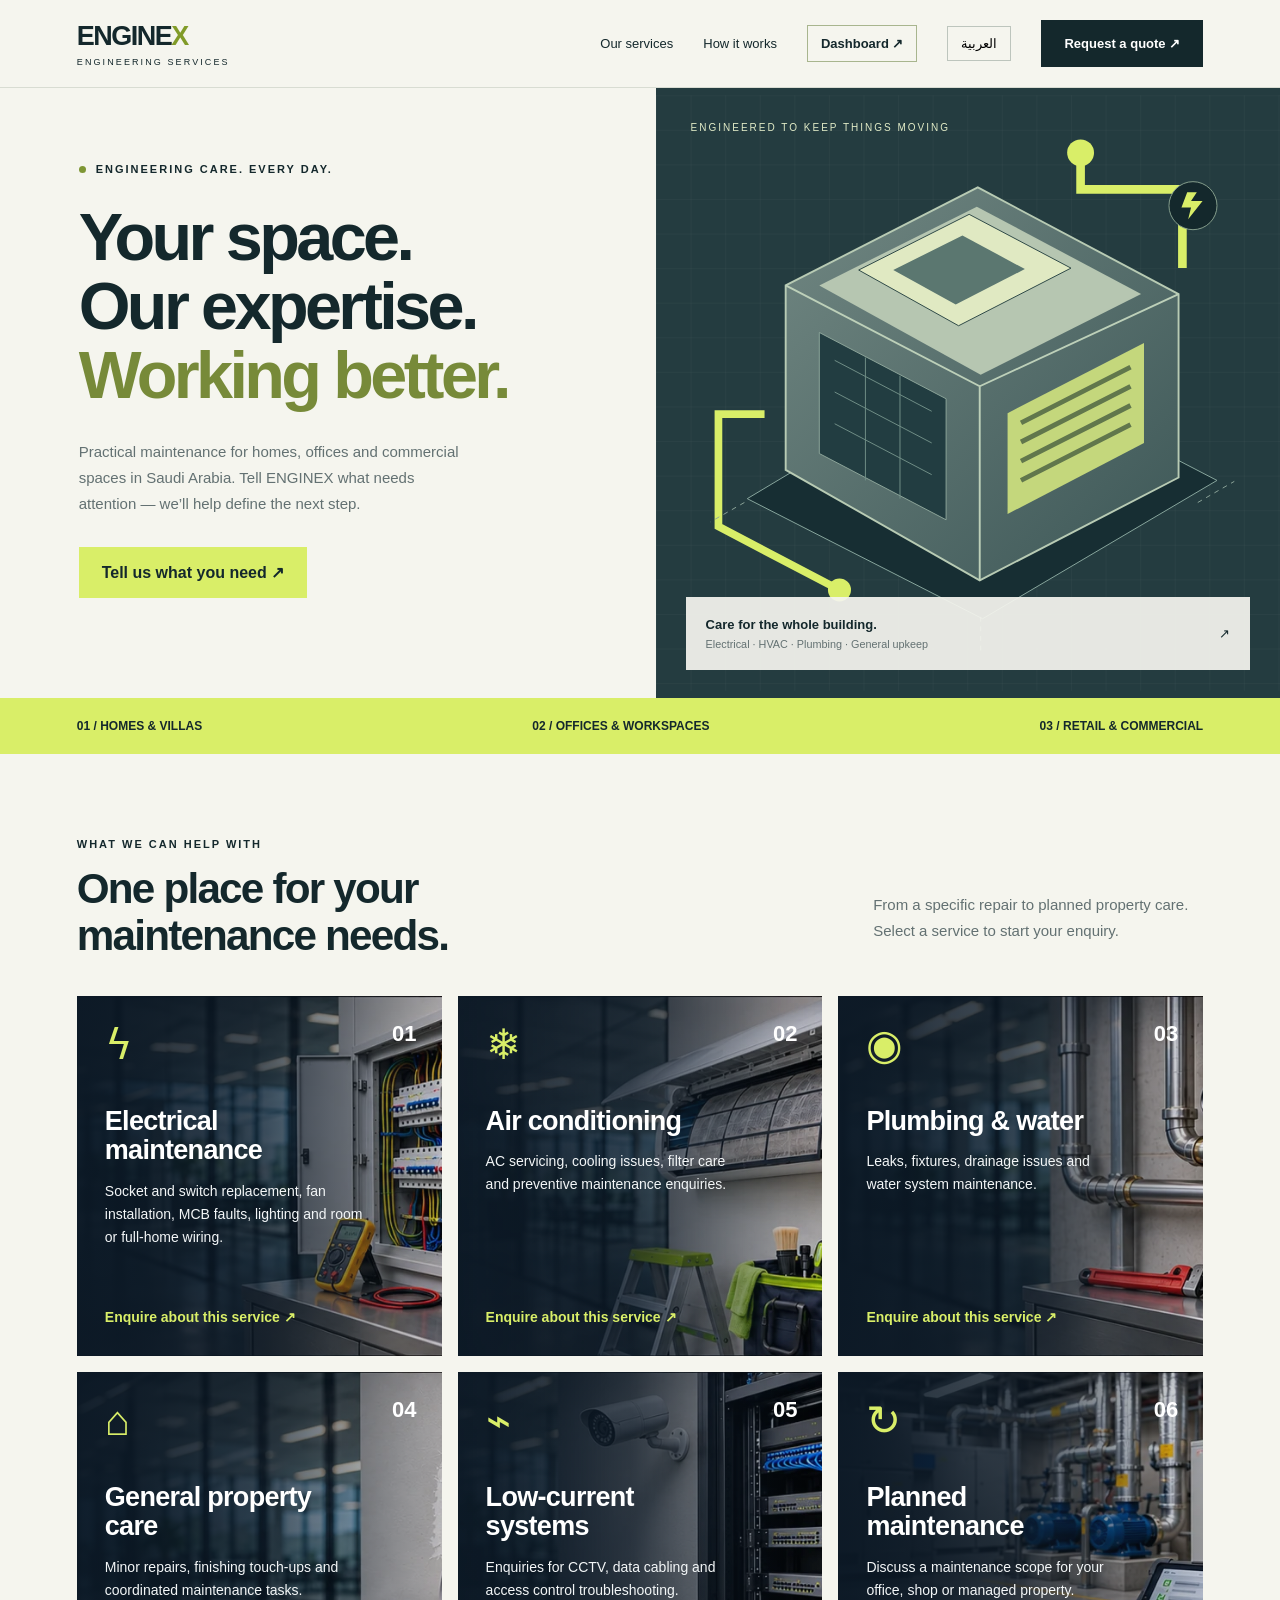
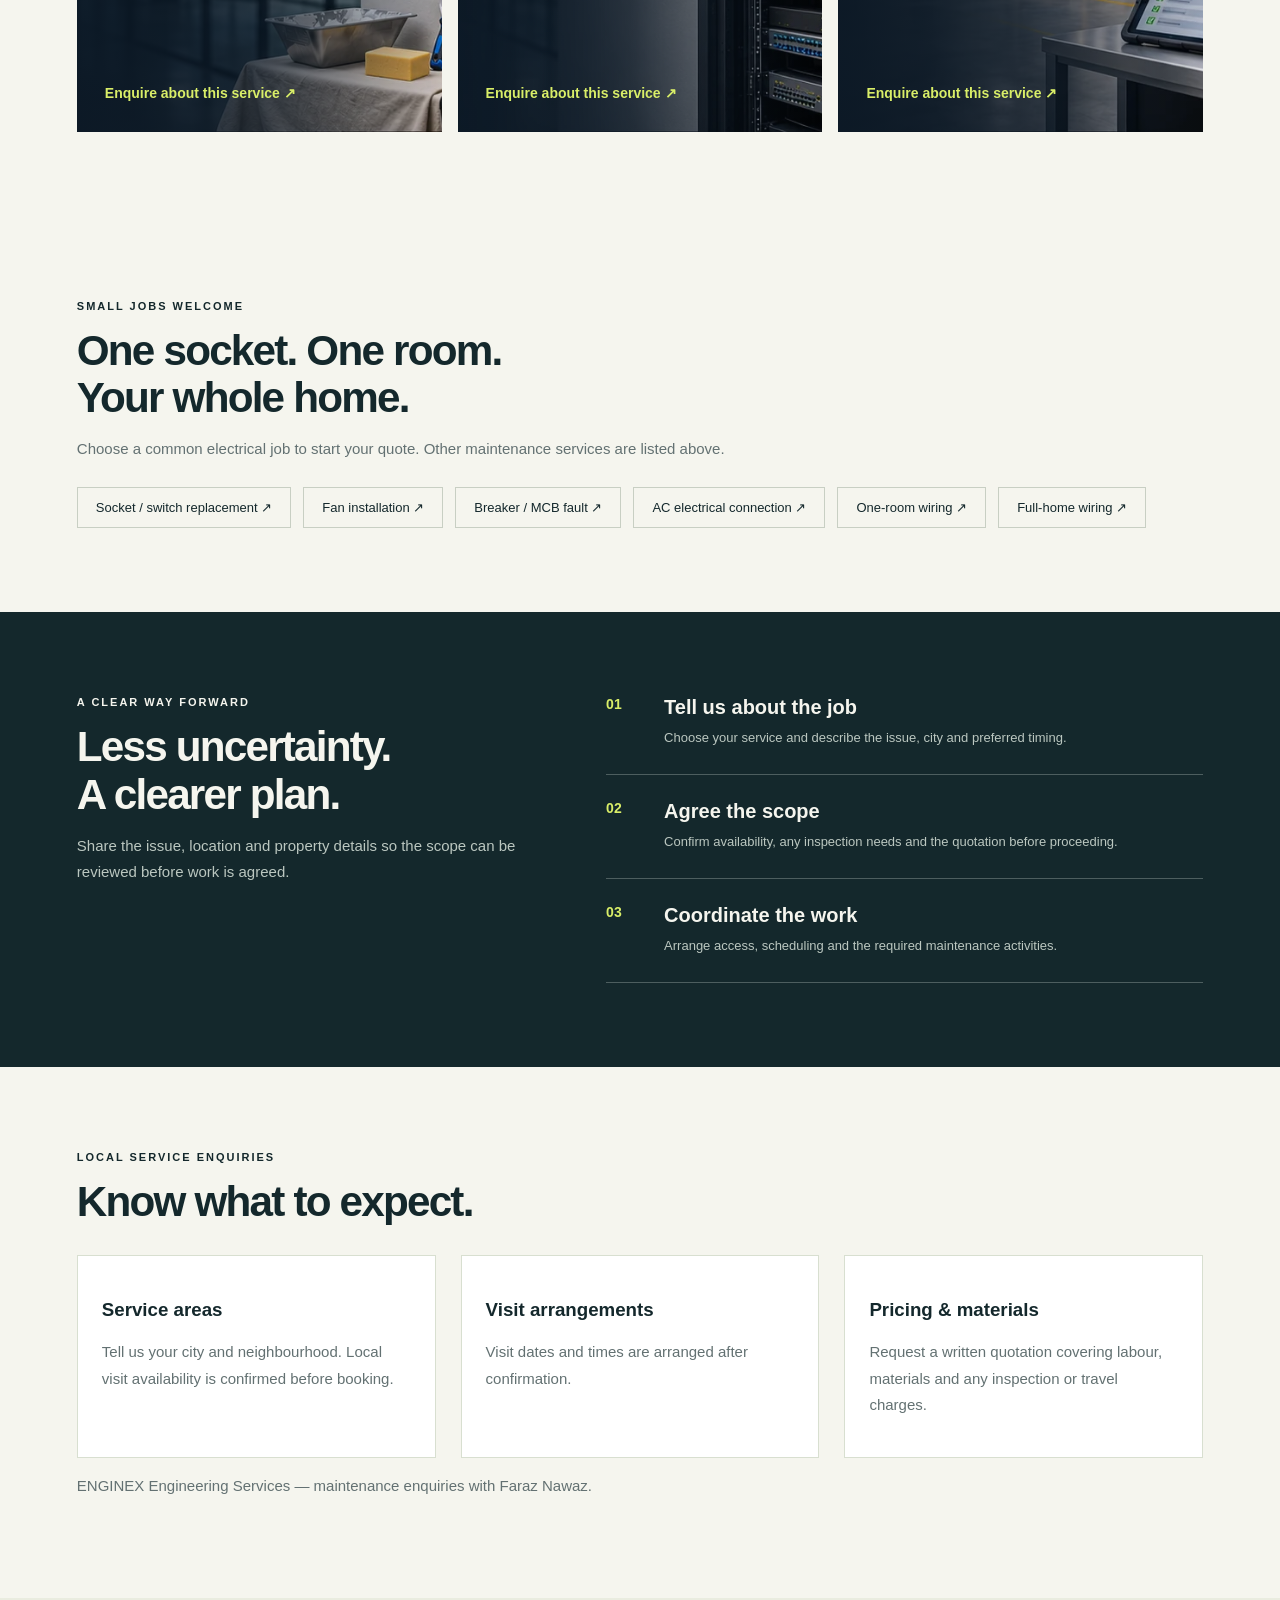
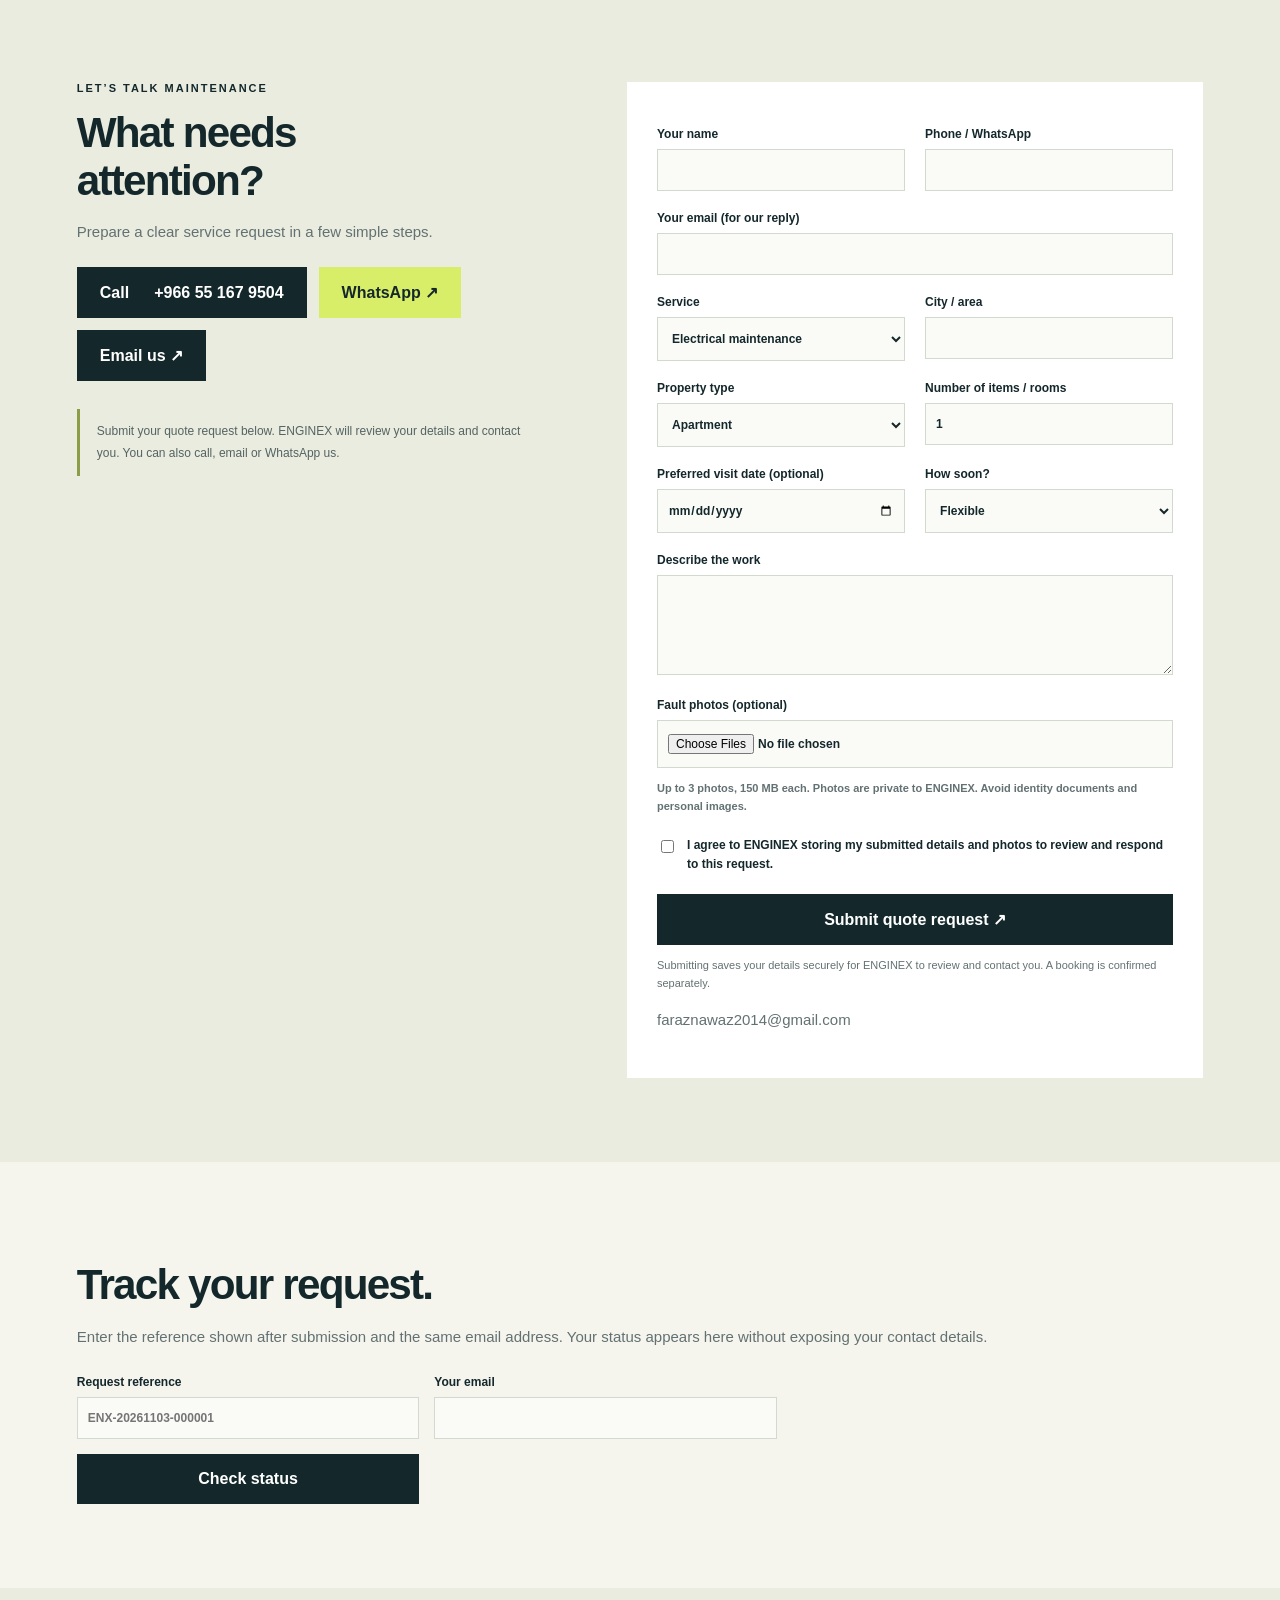
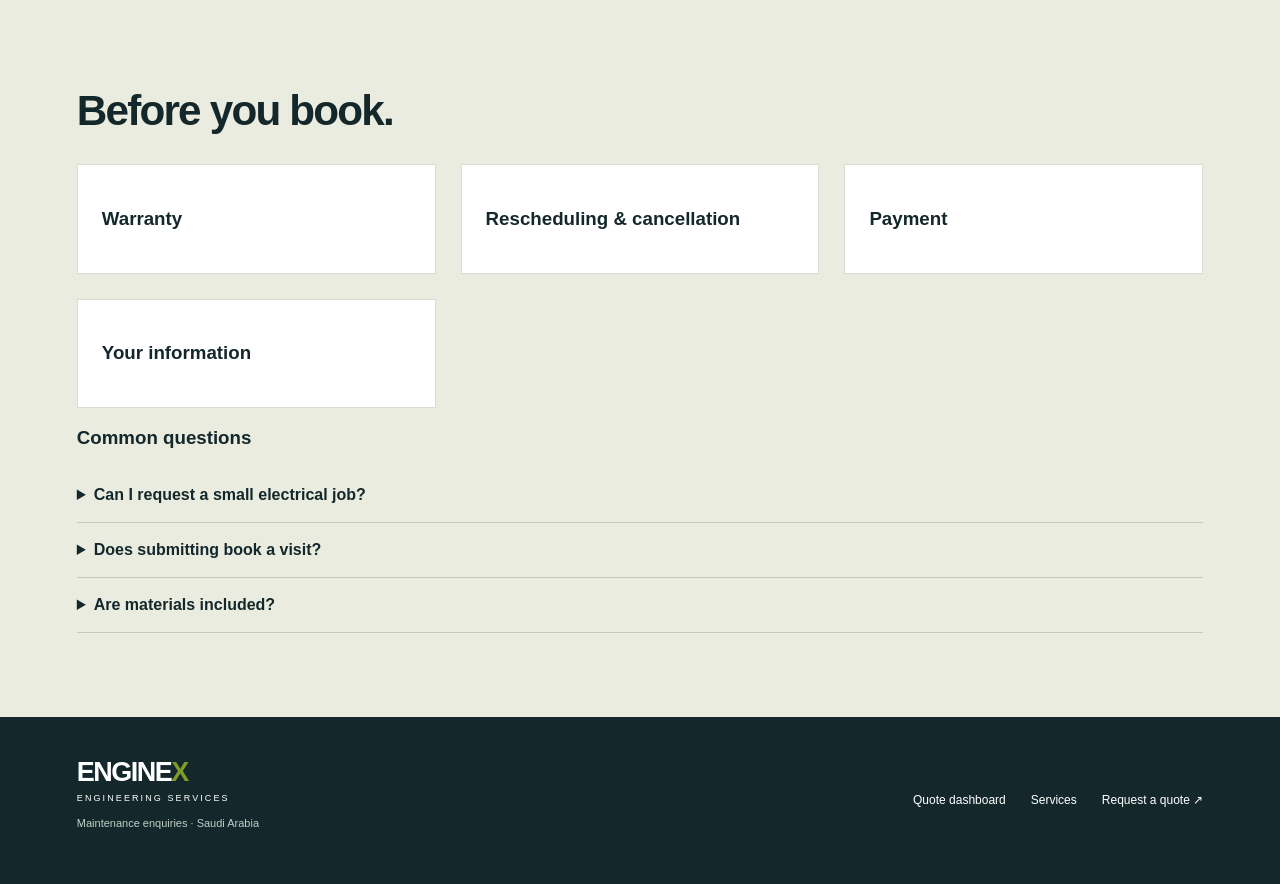
==== index.html @ bd85a19f "Always show ENGINEX public tracking references, including older clients" ====
<!doctype html><html lang="en"><head><meta charset="utf-8"><meta name="viewport" content="width=device-width,initial-scale=1"><meta name="description" content="ENGINEX Engineering Services — electrical, air conditioning, plumbing and property maintenance enquiries in Saudi Arabia."><title>ENGINEX | Engineering & Maintenance</title><style>
:root{--ink:#14282c;--lime:#d9ee68;--paper:#f5f5ee;--muted:#637172}*{box-sizing:border-box}html{scroll-behavior:smooth;scroll-padding-top:90px}body{margin:0;background:var(--paper);color:var(--ink);font-family:Arial,sans-serif}a{color:inherit;text-decoration:none}button,input,select,textarea{font:inherit}button,a,input,select,textarea{outline-offset:5px}header{height:88px;display:flex;align-items:center;justify-content:space-between;padding:0 6%;background:var(--paper);border-bottom:1px solid #d8dcd2;position:sticky;top:0;z-index:10}.logo{font-size:27px;font-weight:900;letter-spacing:-1.5px}.logo span{color:#819b28}.sublogo{display:block;font-size:9px;letter-spacing:2.1px;font-weight:500;margin-top:5px}nav{display:flex;align-items:center;gap:30px;font-size:13px}.btn{border:0;background:var(--lime);padding:16px 23px;display:inline-flex;justify-content:center;align-items:center;gap:25px;font-weight:700;cursor:pointer}.dark{background:var(--ink);color:white}.lang{background:none;border:1px solid #bdc5bd;padding:9px 13px;cursor:pointer}.hero{display:grid;grid-template-columns:1.05fr 1fr;min-height:610px}.hero-copy{padding:75px 9% 62px 12%}.eyebrow{font-size:11px;text-transform:uppercase;letter-spacing:2px;font-weight:700;display:flex;align-items:center;gap:10px}.dot{height:7px;width:7px;background:#7e9634;border-radius:50%}h1{font-size:clamp(45px,5.2vw,76px);line-height:1.04;letter-spacing:-3.6px;margin:28px 0}h1 em{font-style:normal;color:#778a39}p{font-size:15px;line-height:1.75;color:var(--muted)}.hero-copy p{max-width:390px;margin-bottom:30px}.hero-art{background:#243c40;position:relative;overflow:hidden;display:flex;align-items:center;justify-content:center;min-height:470px}.hero-art svg{width:100%;height:100%;position:absolute}.art-label{position:absolute;left:35px;top:34px;color:#e2ecc7;font-size:10px;letter-spacing:2px}.art-bottom{position:absolute;bottom:28px;left:30px;right:30px;background:#f5f5eeed;padding:20px;display:flex;justify-content:space-between;align-items:center;font-size:13px}.art-bottom small{display:block;color:var(--muted);margin-top:6px}.strip{background:var(--lime);padding:21px 6%;display:flex;justify-content:space-between;gap:20px;font-size:12px;font-weight:700}.section{padding:84px 6%}.section-head{display:flex;justify-content:space-between;align-items:end;gap:30px;margin-bottom:36px}h2{font-size:clamp(32px,3.3vw,47px);letter-spacing:-1.8px;line-height:1.12;margin:15px 0 0}.section-head p{max-width:330px}.cards{display:grid;grid-template-columns:repeat(3,1fr);gap:16px}.card{background:#fff;padding:30px;min-height:255px;border:1px solid #dfe3d8;position:relative}.icon{font-size:29px;color:#728c2c}.card h3{font-size:21px;margin:25px 0 10px;letter-spacing:-.5px}.card p{font-size:13px;margin:0 0 25px}.card a{font-size:12px;font-weight:700}.number{position:absolute;right:25px;top:28px;color:#a0aaa3;font-size:11px}.process{background:var(--ink);color:var(--paper);display:grid;grid-template-columns:1fr 1.3fr;gap:70px}.process p{color:#bbc7c0}.steps{display:grid;gap:25px}.step{display:grid;grid-template-columns:40px 1fr;gap:18px;border-bottom:1px solid #4d5e5f;padding-bottom:24px}.step b{color:var(--lime);font-size:14px}.step h3{margin:0;font-size:20px}.step p{margin:8px 0 0;font-size:13px}.audience{display:flex;gap:12px;flex-wrap:wrap;margin-top:30px}.pill{border:1px solid #c8cfc3;padding:12px 18px;font-size:13px}.quote{display:grid;grid-template-columns:1fr 1.2fr;gap:70px;background:#e9ecdf}.quote p{max-width:370px}.note{border-left:3px solid #8b9e47;padding:12px 17px;font-size:12px;margin-top:28px;line-height:1.8;color:#556362}.form{background:white;padding:30px}.fields{display:grid;grid-template-columns:1fr 1fr;gap:20px}label{font-size:12px;font-weight:700;display:block}input,select,textarea{width:100%;padding:13px 10px;margin-top:8px;border:1px solid #d2d9ce;background:#fafbf7;color:var(--ink)}textarea{min-height:100px;resize:vertical}.wide{grid-column:1/-1}.form .btn{width:100%;margin-top:20px}.form small{display:block;font-size:11px;color:var(--muted);line-height:1.6;margin-top:12px}#result{white-space:pre-wrap;font-size:13px;line-height:1.6;background:var(--paper);padding:18px}footer{background:var(--ink);color:white;padding:40px 6%;display:flex;justify-content:space-between;gap:25px;align-items:center}footer p{font-size:11px;color:#c2cec6}.foot-links{font-size:12px;display:flex;gap:25px}[dir=rtl] h1{letter-spacing:0}[dir=rtl] .hero-copy{padding:75px 12% 62px 9%}[dir=rtl] .note{border-left:0;border-right:3px solid #8b9e47}@media(max-width:800px){header{height:75px}nav{gap:12px}nav>a:not(.btn){display:none}nav .btn{padding:12px;font-size:11px}.hero{grid-template-columns:1fr}.hero-copy{padding:48px 6%}h1{letter-spacing:-2px}.hero-art{min-height:390px}.strip{flex-wrap:wrap;font-size:11px}.section{padding:55px 6%}.cards{grid-template-columns:1fr 1fr}.process,.quote{grid-template-columns:1fr;gap:30px}.section-head{display:block}.fields{grid-template-columns:1fr}.wide{grid-column:auto}footer{align-items:start;flex-direction:column}}@media(max-width:470px){.cards{grid-template-columns:1fr}.card{min-height:210px}.logo{font-size:23px}.sublogo{font-size:7px}.form{padding:22px}}
.contact-actions{display:flex;flex-wrap:wrap;gap:12px;margin:22px 0}.contact-actions a{overflow-wrap:anywhere}.foot-links{flex-wrap:wrap}a[href^="mailto:"]{overflow-wrap:anywhere}nav .dashboard-link{border:1px solid #a8b58e;padding:10px 13px;font-weight:700;white-space:nowrap}@media(max-width:800px){nav>a.dashboard-link{display:inline-flex}header{height:auto;min-height:75px;padding-top:14px;padding-bottom:14px;gap:12px;flex-wrap:wrap}nav{flex-wrap:wrap}} .hero-media-layer{position:absolute;inset:0;z-index:1;background:#203b3d}.hero-custom-media{display:block;width:100%;height:100%;object-fit:cover}.hero-custom-media[hidden]{display:none!important}.has-custom-media>svg,.has-custom-media>.art-label{visibility:hidden}.has-custom-media>.art-bottom{z-index:3;pointer-events:none}.hero-slide-caption{position:absolute;z-index:3;left:20px;top:20px;bottom:auto;max-width:calc(100% - 270px);background:#14282ce8;color:#d9ee68;padding:10px 13px;font-size:11px;font-weight:700;letter-spacing:1.2px;line-height:1.5;pointer-events:none}@media(max-width:600px){.hero-slide-caption{top:78px;left:18px;max-width:calc(100% - 36px)}}.hero-slide-caption:empty{display:none}.hero-media-nav{position:absolute;top:18px;right:18px;z-index:4;display:flex;align-items:center;gap:8px;padding:8px;background:#f5f5eeed;color:#14282c;font-size:12px}.hero-media-nav button{border:0;padding:9px;background:#d9ee68;cursor:pointer}.hero-custom-media[controls]{padding-bottom:120px} .info-grid,.examples-grid{display:grid;grid-template-columns:repeat(3,1fr);gap:25px;margin-top:30px}.info-grid article,.work-example{padding:24px;background:#fff;border:1px solid #d8dfd0}.job-options{display:flex;flex-wrap:wrap;gap:12px;margin-top:25px}.consent{display:flex;align-items:flex-start;gap:10px;line-height:1.6}.consent input{width:auto;margin-top:4px}.before-after{display:grid;grid-template-columns:1fr 1fr;gap:10px}.before-after figure{margin:0}.before-after img{width:100%;height:190px;object-fit:cover}.before-after figcaption{font-size:12px;padding:8px}.terms{background:#e9ecdf}.terms details{padding:18px 0;border-bottom:1px solid #c3ccba}.terms summary{cursor:pointer;font-weight:bold}.track-form{max-width:700px;display:grid;grid-template-columns:1fr 1fr;gap:15px;margin-top:25px}.mobile-contact{display:none}[hidden]{display:none!important}@media(max-width:800px){.info-grid,.examples-grid{grid-template-columns:1fr}.track-form{grid-template-columns:1fr}body{padding-bottom:65px}.mobile-contact{display:flex;position:fixed;bottom:0;left:0;right:0;z-index:20;gap:1px;background:#14282c;padding:8px}.mobile-contact a{flex:1;background:#d9ee68;color:#14282c;text-align:center;padding:13px 5px;font-size:12px;font-weight:bold}} .card.service-image-card{min-height:360px;padding:28px;display:flex;flex-direction:column;background-color:#142632;color:white;border:0;overflow:hidden}.service-image-card .icon{color:#d9ee68;font-size:42px;line-height:1;margin-bottom:35px;width:50px;height:48px}.service-image-card .number{top:25px;right:25px;color:#fff;font-size:22px;font-weight:700}.service-image-card h3{font-size:27px;line-height:1.1;max-width:82%;margin:0 0 14px;color:white;letter-spacing:-.7px}.service-image-card p{font-size:14px;line-height:1.65;max-width:84%;color:#f3f6f7;margin:0 0 22px}.service-image-card a{font-size:14px;color:#d9ee68;margin-top:auto;font-weight:700;line-height:1.5}.service-image-card a:hover{text-decoration:underline}.service-image-card a:focus-visible{outline:2px solid #d9ee68}[dir=rtl] .service-image-card .number{right:auto;left:25px}@media(max-width:800px){.card.service-image-card{min-height:365px;padding:24px}.service-image-card h3{font-size:25px}}@media(max-width:470px){.card.service-image-card{min-height:350px}} .quote-confirmation{background:#14282c;color:white;border-top:6px solid #d9ee68;padding:26px;margin-bottom:25px}.quote-confirmation p,.quote-confirmation small{color:#d6e0d5}.quote-confirmation h3{font-size:26px;margin:16px 0}.quote-confirmation strong{display:block;font-family:monospace;font-size:clamp(17px,2vw,26px);color:#d9ee68;overflow-wrap:anywhere;padding:18px 0;letter-spacing:1px}.quote-confirmation .btn{width:auto;margin:0;padding:13px}.quote-confirmation .dark{border:1px solid #d9ee68}.quote-confirmation .eyebrow{color:#d9ee68}#submission-status[data-saved="false"]{color:#a32d21}</style></head><body><header><a class="logo" href="#">ENGINE<span>X</span><small class="sublogo">ENGINEERING SERVICES</small></a><nav><a href="#services" data-en="Our services" data-ar="خدماتنا">Our services</a><a href="#approach" data-en="How it works" data-ar="كيف نعمل">How it works</a><a class="dashboard-link" href="dashboard.html" data-en="Dashboard ↗" data-ar="لوحة التحكم ↖">Dashboard ↗</a><button class="lang" id="language">العربية</button><a class="btn dark" href="#contact" data-en="Request a quote ↗" data-ar="اطلب عرض سعر ↖">Request a quote ↗</a></nav></header>
<main><section class="hero"><div class="hero-copy"><div class="eyebrow"><span class="dot"></span><span data-en="ENGINEERING CARE. EVERY DAY." data-ar="عناية هندسية. كل يوم.">ENGINEERING CARE. EVERY DAY.</span></div><h1 data-en="Your space.<br>Our expertise.<br><em>Working better.</em>" data-ar="مساحتك.<br>خبرتنا.<br><em>أداء أفضل.</em>">Your space.<br>Our expertise.<br><em>Working better.</em></h1><p data-en="Practical maintenance for homes, offices and commercial spaces in Saudi Arabia. Tell ENGINEX what needs attention — we’ll help define the next step." data-ar="صيانة عملية للمنازل والمكاتب والمنشآت التجارية في المملكة العربية السعودية. أخبر إنجنكس بما يحتاج إلى عناية لتحديد الخطوة التالية.">Practical maintenance for homes, offices and commercial spaces in Saudi Arabia. Tell ENGINEX what needs attention — we’ll help define the next step.</p><a href="#contact" class="btn" data-en="Tell us what you need ↗" data-ar="أخبرنا باحتياجك ↖">Tell us what you need ↗</a></div><div class="hero-art" role="img" aria-label="Architectural illustration of building maintenance systems"><span class="art-label">ENGINEERED TO KEEP THINGS MOVING</span><svg viewBox="0 0 650 620" fill="none" aria-hidden="true"><defs><pattern id="grid" width="36" height="36" patternUnits="userSpaceOnUse"><path d="M36 0H0V36" stroke="#6c8584" stroke-opacity=".16"/></pattern><linearGradient id="wall" x2="1" y2="1"><stop stop-color="#718782"/><stop offset="1" stop-color="#3d5757"/></linearGradient></defs><path fill="url(#grid)" d="M0 0h650v620H0z"/><path d="M95 420 340 545 584 401 339 274Z" fill="#172e33" stroke="#8caaa0"/><path d="M135 390V198L335 96 544 207V398L337 505Z" fill="url(#wall)" stroke="#b8cbb4" stroke-width="2"/><path d="m135 198 202 105 207-96M337 303v202" stroke="#bdd0b9" stroke-width="2"/><path d="m170 198 164-82 171 91-167 84Z" fill="#b6c6b1"/><path d="M170 247v126l132 69V316Z" fill="#223d41" stroke="#8fa79b"/><path d="m186 276 101 53m-101-20 101 53m-101-20 101 53M218 273v128m36-109v128" stroke="#729188"/><path d="m366 331 142-73v104l-142 74Z" fill="#c4d77c"/><path d="m380 341 114-58m-114 78 114-58m-114 78 114-58m-114 78 114-58" stroke="#61774c" stroke-width="5"/><path d="m211 182 115-58 106 56-117 60Z" fill="#e0e9c2" stroke="#294443"/><path d="m247 182 72-36 65 35-72 37Z" fill="#5b7770"/><path d="M548 180V98H442V60" stroke="#d9ee68" stroke-width="9"/><circle cx="442" cy="60" r="14" fill="#d9ee68"/><path d="M113 332H65v117l126 66" stroke="#d9ee68" stroke-width="8"/><circle cx="191" cy="515" r="12" fill="#d9ee68"/><path d="m564 424 38-22m-264 141v35M92 424l-35 20" stroke="#8fa79b" stroke-dasharray="5 5"/><circle cx="559" cy="115" r="25" fill="#14282c" stroke="#88a18f"/><path d="m553 101-6 16h10l-3 12 15-19h-12l6-9Z" fill="#d9ee68"/></svg><div class="art-bottom"><div><strong data-en="Care for the whole building." data-ar="عناية بكامل المبنى.">Care for the whole building.</strong><small data-en="Electrical · HVAC · Plumbing · General upkeep" data-ar="كهرباء · تكييف · سباكة · صيانة عامة">Electrical · HVAC · Plumbing · General upkeep</small></div><span>↗</span></div></div></section>
<div class="strip"><span data-en="01 / HOMES & VILLAS" data-ar="01 / المنازل والفلل">01 / HOMES & VILLAS</span><span data-en="02 / OFFICES & WORKSPACES" data-ar="02 / المكاتب ومساحات العمل">02 / OFFICES & WORKSPACES</span><span data-en="03 / RETAIL & COMMERCIAL" data-ar="03 / المتاجر والمنشآت التجارية">03 / RETAIL & COMMERCIAL</span></div>
<section class="section" id="services"><div class="section-head"><div><div class="eyebrow" data-en="WHAT WE CAN HELP WITH" data-ar="كيف يمكننا مساعدتك">WHAT WE CAN HELP WITH</div><h2 data-en="One place for your<br>maintenance needs." data-ar="وجهة واحدة<br>لاحتياجات الصيانة.">One place for your<br>maintenance needs.</h2></div><p data-en="From a specific repair to planned property care. Select a service to start your enquiry." data-ar="من إصلاح محدد إلى العناية المخططة بالعقار. اختر الخدمة لبدء استفسارك.">From a specific repair to planned property care. Select a service to start your enquiry.</p></div><div class="cards" id="cards"></div></section>
<section class="section" id="small-jobs"><div class="eyebrow" data-en="SMALL JOBS WELCOME" data-ar="نرحب بالأعمال الصغيرة">SMALL JOBS WELCOME</div><h2 data-en="One socket. One room.<br>Your whole home." data-ar="مقبس واحد. غرفة واحدة.<br>منزلك بالكامل.">One socket. One room.<br>Your whole home.</h2><p data-en="Choose a common electrical job to start your quote. Other maintenance services are listed above." data-ar="اختر عملاً كهربائياً شائعاً لبدء طلب عرض السعر. خدمات الصيانة الأخرى مذكورة أعلاه.">Choose a common electrical job to start your quote. Other maintenance services are listed above.</p><div class="job-options"><a class="pill" href="#contact" data-job="Socket / switch replacement" data-en="Socket / switch replacement ↗" data-ar="تغيير مقبس أو مفتاح ↖">Socket / switch replacement ↗</a><a class="pill" href="#contact" data-job="Fan installation" data-en="Fan installation ↗" data-ar="تركيب مروحة ↖">Fan installation ↗</a><a class="pill" href="#contact" data-job="Breaker / MCB fault" data-en="Breaker / MCB fault ↗" data-ar="عطل قاطع كهربائي ↖">Breaker / MCB fault ↗</a><a class="pill" href="#contact" data-job="AC electrical connection" data-en="AC electrical connection ↗" data-ar="توصيل كهرباء المكيف ↖">AC electrical connection ↗</a><a class="pill" href="#contact" data-job="One-room wiring" data-en="One-room wiring ↗" data-ar="تمديدات غرفة واحدة ↖">One-room wiring ↗</a><a class="pill" href="#contact" data-job="Full-home wiring" data-en="Full-home wiring ↗" data-ar="تمديدات منزل كامل ↖">Full-home wiring ↗</a></div></section><section class="section process" id="approach"><div><div class="eyebrow" data-en="A CLEAR WAY FORWARD" data-ar="خطوات واضحة">A CLEAR WAY FORWARD</div><h2 data-en="Less uncertainty.<br>A clearer plan." data-ar="وضوح أكبر.<br>وخطة أفضل.">Less uncertainty.<br>A clearer plan.</h2><p data-en="Share the issue, location and property details so the scope can be reviewed before work is agreed." data-ar="شارك المشكلة والموقع وتفاصيل العقار لمراجعة نطاق العمل قبل الاتفاق عليه.">Share the issue, location and property details so the scope can be reviewed before work is agreed.</p></div><div class="steps"><div class="step"><b>01</b><div><h3 data-en="Tell us about the job" data-ar="أخبرنا عن العمل">Tell us about the job</h3><p data-en="Choose your service and describe the issue, city and preferred timing." data-ar="اختر الخدمة واشرح المشكلة والمدينة والوقت المناسب.">Choose your service and describe the issue, city and preferred timing.</p></div></div><div class="step"><b>02</b><div><h3 data-en="Agree the scope" data-ar="الاتفاق على النطاق">Agree the scope</h3><p data-en="Confirm availability, any inspection needs and the quotation before proceeding." data-ar="تأكيد التوفر والحاجة للمعاينة وعرض السعر قبل البدء.">Confirm availability, any inspection needs and the quotation before proceeding.</p></div></div><div class="step"><b>03</b><div><h3 data-en="Coordinate the work" data-ar="تنسيق التنفيذ">Coordinate the work</h3><p data-en="Arrange access, scheduling and the required maintenance activities." data-ar="تنسيق الدخول والجدول الزمني وأعمال الصيانة المطلوبة.">Arrange access, scheduling and the required maintenance activities.</p></div></div></div></section>
<section class="section" id="coverage"><div class="eyebrow" data-en="LOCAL SERVICE ENQUIRIES" data-ar="استفسارات الخدمة المحلية">LOCAL SERVICE ENQUIRIES</div><h2 data-en="Know what to expect." data-ar="تعرف على تفاصيل الخدمة.">Know what to expect.</h2><div class="info-grid"><article><h3 data-en="Service areas" data-ar="مناطق الخدمة">Service areas</h3><p data-site-field="areas">Tell us your city and neighbourhood. Local visit availability is confirmed before booking.</p></article><article><h3 data-en="Visit arrangements" data-ar="مواعيد الزيارة">Visit arrangements</h3><p data-site-field="hours">Visit dates and times are arranged after confirmation.</p></article><article><h3 data-en="Pricing & materials" data-ar="الأسعار والمواد">Pricing & materials</h3><p data-site-field="pricing">Request a written quotation covering labour, materials and any inspection or travel charges.</p></article></div><p data-site-field="business">ENGINEX Engineering Services — maintenance enquiries with Faraz Nawaz.</p></section><section class="section" id="work-examples" hidden><div class="eyebrow" data-en="COMPLETED WORK" data-ar="الأعمال المنجزة">COMPLETED WORK</div><h2 data-en="Before & after." data-ar="قبل وبعد.">Before & after.</h2><div class="examples-grid"></div></section><section class="section" id="customer-reviews" hidden><h2 data-en="Customer feedback." data-ar="آراء العملاء.">Customer feedback.</h2><div class="examples-grid"></div></section>
<section class="section quote" id="contact"><div><div class="eyebrow" data-en="LET’S TALK MAINTENANCE" data-ar="لنتحدث عن الصيانة">LET’S TALK MAINTENANCE</div><h2 data-en="What needs<br>attention?" data-ar="ما الذي يحتاج<br>إلى عناية؟">What needs<br>attention?</h2><p data-en="Prepare a clear service request in a few simple steps." data-ar="جهّز طلب خدمة واضحاً في خطوات بسيطة.">Prepare a clear service request in a few simple steps.</p><div class="contact-actions"><a class="btn dark" href="tel:+966551679504"><span data-en="Call" data-ar="اتصال">Call</span> <bdi dir="ltr">+966 55 167 9504</bdi></a><a class="btn" href="https://wa.me/966551679504" target="_blank" rel="noopener noreferrer" data-en="WhatsApp ↗" data-ar="واتساب ↖">WhatsApp ↗</a><a class="btn dark" href="mailto:faraznawaz2014@gmail.com?subject=ENGINEX%20Service%20enquiry" data-en="Email us ↗" data-ar="راسلنا بالبريد ↖">Email us ↗</a></div><div class="note" data-en="Submit your quote request below. ENGINEX will review your details and contact you. You can also call, email or WhatsApp us." data-ar="أرسل طلب عرض السعر أدناه. ستراجع إنجنكس بياناتك وتتواصل معك. يمكنك أيضاً الاتصال أو مراسلتنا بالبريد أو واتساب.">Submit your quote request below. ENGINEX will review your details and contact you. You can also call, email or WhatsApp us.</div></div><form class="form" id="request"><p id="submission-status" role="status" aria-live="polite"></p><label style="position:absolute;left:-10000px" aria-hidden="true">Website<input name="website" tabindex="-1" autocomplete="off"></label><div class="fields"><label><span data-en="Your name" data-ar="الاسم">Your name</span><input name="customer" required autocomplete="name"></label><label><span data-en="Phone / WhatsApp" data-ar="الهاتف / واتساب">Phone / WhatsApp</span><input name="phone" type="tel" required autocomplete="tel"></label><label class="wide"><span data-en="Your email (for our reply)" data-ar="بريدك الإلكتروني للرد">Your email (for our reply)</span><input name="email" type="email" required autocomplete="email"></label><label><span data-en="Service" data-ar="الخدمة">Service</span><select name="service" id="service" required></select></label><label><span data-en="City / area" data-ar="المدينة / الحي">City / area</span><input name="city" required autocomplete="address-level2"></label><label><span data-en="Property type" data-ar="نوع العقار">Property type</span><select name="property" required><option value="Apartment" data-en="Apartment" data-ar="شقة">Apartment</option><option value="Villa / home" data-en="Villa / home" data-ar="فيلا / منزل">Villa / home</option><option value="Office" data-en="Office" data-ar="مكتب">Office</option><option value="Shop" data-en="Shop" data-ar="محل">Shop</option><option value="Other" data-en="Other" data-ar="أخرى">Other</option></select></label><label><span data-en="Number of items / rooms" data-ar="عدد القطع / الغرف">Number of items / rooms</span><input name="quantity" type="number" min="1" max="999" value="1" required></label><label><span data-en="Preferred visit date (optional)" data-ar="تاريخ الزيارة المفضل (اختياري)">Preferred visit date (optional)</span><input name="preferredDate" type="date"></label><label><span data-en="How soon?" data-ar="درجة الاستعجال">How soon?</span><select name="urgency"><option value="Flexible" data-en="Flexible" data-ar="مرن">Flexible</option><option value="Soon" data-en="Soon" data-ar="قريباً">Soon</option><option value="Urgent" data-en="Urgent — subject to availability" data-ar="عاجل — حسب التوفر">Urgent — subject to availability</option></select></label><label class="wide"><span data-en="Describe the work" data-ar="وصف العمل">Describe the work</span><textarea name="details" required maxlength="5000"></textarea></label><label class="wide"><span data-en="Fault photos (optional)" data-ar="صور العطل (اختيارية)">Fault photos (optional)</span><input name="photos" type="file" multiple accept="image/jpeg,image/png,image/webp"><small data-en="Up to 3 photos, 150 MB each. Photos are private to ENGINEX. Avoid identity documents and personal images." data-ar="حتى 3 صور، بحد أقصى 150 ميجابايت للصورة. الصور خاصة بإنجنكس. تجنب وثائق الهوية والصور الشخصية.">Up to 3 photos, 150 MB each. Photos are private to ENGINEX. Avoid identity documents and personal images.</small></label><label class="wide consent"><input type="checkbox" required><span data-en="I agree to ENGINEX storing my submitted details and photos to review and respond to this request." data-ar="أوافق على حفظ إنجنكس للبيانات والصور المقدمة لمراجعة الطلب والرد عليه.">I agree to ENGINEX storing my submitted details and photos to review and respond to this request.</span></label></div><button class="btn dark" type="submit" data-en="Submit quote request ↗" data-ar="إرسال طلب عرض السعر ↖">Submit quote request ↗</button><small data-en="Submitting saves your details securely for ENGINEX to review and contact you. A booking is confirmed separately." data-ar="يتم حفظ بياناتك لمراجعتها والتواصل معك من إنجنكس. تأكيد الحجز يتم بشكل منفصل.">Submitting saves your details securely for ENGINEX to review and contact you. A booking is confirmed separately.</small><p><a href="mailto:faraznawaz2014@gmail.com">faraznawaz2014@gmail.com</a></p><div id="output" hidden><section id="quote-confirmation" class="quote-confirmation" hidden tabindex="-1" aria-labelledby="confirmation-title"><span class="eyebrow" data-en="REQUEST RECEIVED" data-ar="تم استلام الطلب">REQUEST RECEIVED</span><h3 id="confirmation-title" data-en="Your request is saved." data-ar="تم حفظ طلبك.">Your request is saved.</h3><p data-en="Keep this reference to track your request using the same email address." data-ar="احتفظ بهذا الرقم لتتبع طلبك باستخدام البريد الإلكتروني نفسه.">Keep this reference to track your request using the same email address.</p><strong id="tracking-reference" dir="ltr"></strong><div class="contact-actions"><button type="button" id="copy-reference" class="btn" data-en="Copy reference" data-ar="نسخ رقم الطلب">Copy reference</button><a class="btn dark" href="#track" id="track-saved-request" data-en="Track my request ↗" data-ar="تتبع طلبي ↖">Track my request ↗</a></div><small id="reference-copy-status" role="status"></small></section><a class="btn dark" id="email-request" href="mailto:faraznawaz2014@gmail.com" data-en="Open email app to send ↗" data-ar="افتح البريد لإرسال الطلب ↖">Open email app to send ↗</a><a class="btn" id="whatsapp-request" href="https://wa.me/966551679504" target="_blank" rel="noopener noreferrer" data-en="Open WhatsApp to send ↗" data-ar="افتح واتساب لإرسال الطلب ↖">Open WhatsApp to send ↗</a><pre id="result"></pre><button class="btn" id="copy" type="button" data-en="Copy request" data-ar="نسخ الطلب">Copy request</button><p id="status" role="status"></p></div></form></section><section class="section" id="track"><h2 data-en="Track your request." data-ar="تابع طلبك.">Track your request.</h2><p data-en="Enter the reference shown after submission and the same email address. Your status appears here without exposing your contact details." data-ar="أدخل رقم الطلب والبريد المستخدم عند الإرسال. ستظهر حالة الطلب دون إظهار بيانات التواصل.">Enter the reference shown after submission and the same email address. Your status appears here without exposing your contact details.</p><form id="track-form" class="track-form"><label><span data-en="Request reference" data-ar="رقم الطلب">Request reference</span><input name="reference" required placeholder="ENX-20261103-000001" autocomplete="off"></label><label><span data-en="Your email" data-ar="بريدك الإلكتروني">Your email</span><input name="trackEmail" type="email" required></label><button class="btn dark" data-en="Check status" data-ar="عرض الحالة">Check status</button><p id="track-result" role="status"></p></form></section><section class="section terms" id="service-terms"><h2 data-en="Before you book." data-ar="قبل الحجز.">Before you book.</h2><div class="info-grid"><article><h3 data-en="Warranty" data-ar="الضمان">Warranty</h3><p data-site-field="warranty"></p></article><article><h3 data-en="Rescheduling & cancellation" data-ar="التعديل والإلغاء">Rescheduling & cancellation</h3><p data-site-field="cancellation"></p></article><article><h3 data-en="Payment" data-ar="الدفع">Payment</h3><p data-site-field="payment"></p></article><article><h3 data-en="Your information" data-ar="بياناتك">Your information</h3><p data-site-field="privacy"></p></article></div><h3 data-en="Common questions" data-ar="أسئلة شائعة">Common questions</h3><details><summary data-en="Can I request a small electrical job?" data-ar="هل يمكن طلب عمل كهربائي صغير؟">Can I request a small electrical job?</summary><p data-en="Yes. Choose a socket, fan, breaker, lighting or wiring task and describe the number of items." data-ar="نعم. اختر خدمة المقابس أو المراوح أو القواطع أو الإنارة أو التمديدات وحدد عدد القطع.">Yes. Choose a socket, fan, breaker, lighting or wiring task and describe the number of items.</p></details><details><summary data-en="Does submitting book a visit?" data-ar="هل إرسال الطلب يؤكد الزيارة؟">Does submitting book a visit?</summary><p data-en="Your request is saved for review. The visit and quotation must be confirmed separately." data-ar="يتم حفظ الطلب للمراجعة. يجب تأكيد الموعد وعرض السعر بشكل منفصل.">Your request is saved for review. The visit and quotation must be confirmed separately.</p></details><details><summary data-en="Are materials included?" data-ar="هل المواد مشمولة؟">Are materials included?</summary><p data-en="Confirm material supply, brands and costs in your quotation before work starts." data-ar="تأكد من توريد المواد والعلامات التجارية والتكاليف في عرض السعر قبل بدء العمل.">Confirm material supply, brands and costs in your quotation before work starts.</p></details></section></main><footer><div><a class="logo" href="#">ENGINE<span>X</span><small class="sublogo">ENGINEERING SERVICES</small></a><p data-en="Maintenance enquiries · Saudi Arabia" data-ar="استفسارات الصيانة · المملكة العربية السعودية">Maintenance enquiries · Saudi Arabia</p></div><div class="foot-links"><a href="dashboard.html" data-en="Quote dashboard" data-ar="لوحة طلبات الأسعار">Quote dashboard</a><a href="#services" data-en="Services" data-ar="الخدمات">Services</a><a href="#contact" data-en="Request a quote ↗" data-ar="طلب عرض سعر ↖">Request a quote ↗</a></div></footer><nav class="mobile-contact" aria-label="Quick contact"><a href="tel:+966551679504" data-en="Call" data-ar="اتصال">Call</a><a href="https://wa.me/966551679504" data-en="WhatsApp" data-ar="واتساب">WhatsApp</a><a href="#contact" data-en="Request a quote" data-ar="طلب عرض سعر">Request a quote</a></nav>
<script>
if(location.hash.startsWith("#/admin"))location.replace("dashboard.html");

const serviceAtlas=new Image();function paintServiceCards(){if(!serviceAtlas.complete||!serviceAtlas.naturalWidth)return;const tw=serviceAtlas.naturalWidth/3,th=serviceAtlas.naturalHeight/2;document.querySelectorAll('[data-service-card]').forEach(card=>{const i=Number(card.dataset.serviceCard),w=card.clientWidth,h=card.clientHeight,scale=Math.max(w/tw,h/th),x=(i%3)*tw*scale+(tw*scale-w)/2,y=Math.floor(i/3)*th*scale+(th*scale-h)/2;card.style.backgroundImage=(document.documentElement.dir==='rtl'?'linear-gradient(270deg,rgba(12,25,38,.94) 0%,rgba(12,25,38,.78) 48%,rgba(12,25,38,.12) 100%)':'linear-gradient(90deg,rgba(12,25,38,.94) 0%,rgba(12,25,38,.78) 48%,rgba(12,25,38,.12) 100%)')+',url("assets/service-backgrounds.webp")';card.style.backgroundSize='100% 100%,'+(serviceAtlas.naturalWidth*scale)+'px '+(serviceAtlas.naturalHeight*scale)+'px';card.style.backgroundPosition='0 0,'+(-x)+'px '+(-y)+'px'});}serviceAtlas.onload=paintServiceCards;serviceAtlas.src='assets/service-backgrounds.webp';new ResizeObserver(paintServiceCards).observe(document.getElementById('cards'));
const services=[['ϟ','Electrical maintenance','صيانة الكهرباء','Socket and switch replacement, fan installation, MCB faults, lighting and room or full-home wiring.','تغيير المقابس والمفاتيح وتركيب المراوح وأعطال القواطع والإنارة وتمديدات الغرف والمنازل.'],['❄','Air conditioning','التكييف','AC servicing, cooling issues, filter care and preventive maintenance enquiries.','صيانة المكيفات ومشكلات التبريد والعناية بالفلاتر والصيانة الوقائية.'],['◉','Plumbing & water','السباكة والمياه','Leaks, fixtures, drainage issues and water system maintenance.','التسربات والأدوات الصحية ومشكلات التصريف وصيانة أنظمة المياه.'],['⌂','General property care','صيانة العقارات','Minor repairs, finishing touch-ups and coordinated maintenance tasks.','إصلاحات بسيطة ومعالجة التشطيبات وتنسيق أعمال الصيانة.'],['⌁','Low-current systems','أنظمة التيار الخفيف','Enquiries for CCTV, data cabling and access control troubleshooting.','استفسارات أعطال الكاميرات وكابلات البيانات والتحكم بالدخول.'],['↻','Planned maintenance','الصيانة الدورية','Discuss a maintenance scope for your office, shop or managed property.','مناقشة نطاق صيانة دورية للمكتب أو المتجر أو العقار.']];let ar=false;function render(){document.querySelectorAll('[data-en]').forEach(e=>e.innerHTML=e.dataset[ar?'ar':'en']);document.documentElement.lang=ar?'ar':'en';document.documentElement.dir=ar?'rtl':'ltr';document.getElementById('language').textContent=ar?'English':'العربية';let chosen=document.getElementById('service').value;document.getElementById('cards').innerHTML=services.map((s,i)=>`<article class="card service-image-card" data-service-card="${i}"><span class="icon" aria-hidden="true">${s[0]}</span><span class="number">0${i+1}</span><h3>${s[ar?2:1]}</h3><p>${s[ar?4:3]}</p><a href="#contact" data-service="${i}">${ar?'استفسر عن الخدمة ↖':'Enquire about this service ↗'}</a></article>`).join('');paintServiceCards();document.getElementById('service').innerHTML=services.map((s,i)=>`<option value="${i}">${s[ar?2:1]}</option>`).join('');if(chosen)document.getElementById('service').value=chosen}render();document.getElementById('language').onclick=()=>{ar=!ar;render()};document.getElementById('cards').onclick=e=>{let a=e.target.closest('[data-service]');if(a)document.getElementById('service').value=a.dataset.service};let quoteId=null;let quoteFingerprint='';let quoteUploads=[];const QUOTE_API='https://enginex-quote-dashboard.faraznawaz2014.chatgpt.site';async function uploadCall(path,options){const r=await fetch(QUOTE_API+path,{...options,signal:AbortSignal.timeout(120000)});const d=await r.json();if(!r.ok)throw Error(d.error||'Upload failed.');return d;}async function uploadPhoto(file,index,total,notice){let session=quoteUploads[index];if(!session){session=await uploadCall('/api/quote-upload',{method:'POST',headers:{'Content-Type':'application/json'},body:JSON.stringify({action:'start',quoteId,name:file.name,mime:file.type,size:file.size})});session.parts=[];quoteUploads[index]=session;}if(session.complete)return {id:session.id,token:session.token};const count=Math.ceil(file.size/session.partSize);for(let part=session.parts.length+1;part<=count;part++){notice.textContent=(ar?'جارٍ رفع الصورة ':'Uploading image ')+(index+1)+' / '+total+' — '+Math.round((part-1)/count*100)+'%';let result;for(let attempt=0;attempt<3;attempt++){try{result=await uploadCall('/api/quote-upload?id='+session.id+'&part='+part,{method:'PUT',headers:{Authorization:'Bearer '+session.token,'Content-Type':'application/octet-stream'},body:file.slice((part-1)*session.partSize,Math.min(part*session.partSize,file.size))});break}catch(error){if(attempt===2)throw error}}session.parts.push(result);}await uploadCall('/api/quote-upload',{method:'POST',headers:{Authorization:'Bearer '+session.token,'Content-Type':'application/json'},body:JSON.stringify({action:'complete',id:session.id,parts:session.parts})});session.complete=true;return {id:session.id,token:session.token};}document.getElementById('copy-reference').onclick=async()=>{try{await navigator.clipboard.writeText(document.getElementById('tracking-reference').textContent);document.getElementById('reference-copy-status').textContent=ar?'تم نسخ رقم الطلب.':'Reference copied.'}catch{document.getElementById('reference-copy-status').textContent=ar?'حدد الرقم وانسخه يدوياً.':'Select and copy the reference above.'}};document.getElementById('request').onsubmit=async e=>{e.preventDefault();const f=new FormData(e.target);document.getElementById('result').textContent=ar?`طلب خدمة — إنجنكس\nالاسم: ${f.get('customer')}\nالبريد: ${f.get('email')}\nالهاتف: ${f.get('phone')}\nالخدمة: ${services[f.get('service')][2]}\nالموقع: ${f.get('city')}\nالتفاصيل: ${f.get('details')}`:`ENGINEX — Service enquiry\nName: ${f.get('customer')}\nEmail: ${f.get('email')}\nPhone: ${f.get('phone')}\nService: ${services[f.get('service')][1]}\nLocation: ${f.get('city')}\nDetails: ${f.get('details')}`;document.getElementById('result').textContent+='\nProperty / العقار: '+f.get('property')+'\nItems / العدد: '+f.get('quantity')+'\nPreferred date / التاريخ: '+(f.get('preferredDate')||'—')+'\nUrgency / الاستعجال: '+f.get('urgency');document.getElementById('email-request').href='mailto:faraznawaz2014@gmail.com?subject='+encodeURIComponent('ENGINEX Service enquiry')+'&body='+encodeURIComponent(document.getElementById('result').textContent);document.getElementById('whatsapp-request').href='https://wa.me/966551679504?text='+encodeURIComponent(document.getElementById('result').textContent);document.getElementById('output').hidden=false;document.getElementById('status').textContent='';
const notice=document.getElementById('submission-status');document.getElementById('quote-confirmation').hidden=true;const submit=e.target.querySelector('[type=submit]');submit.disabled=true;
try{const data={name:f.get('customer'),phone:f.get('phone'),email:f.get('email'),service:services[f.get('service')][1],city:f.get('city'),details:f.get('details'),property:f.get('property'),quantity:f.get('quantity'),preferredDate:f.get('preferredDate'),urgency:f.get('urgency'),website:f.get('website')||''};const photoFiles=Array.from(e.target.querySelector('[name=photos]').files);if(photoFiles.length>3||photoFiles.some(p=>!p.size||p.size>150*1024*1024||!['image/jpeg','image/png','image/webp'].includes(p.type)))throw Error(ar?'استخدم حتى 3 صور JPG أو PNG أو WebP، بحد أقصى 150 ميجابايت للصورة.':'Use up to 3 JPG, PNG or WebP photos, 150 MB each.');const fingerprint=JSON.stringify({...data,photos:photoFiles.map(p=>[p.name,p.size,p.lastModified])});if(!quoteId||fingerprint!==quoteFingerprint){for(const u of quoteUploads){if(u)fetch(QUOTE_API+'/api/quote-upload?id='+u.id,{method:'DELETE',headers:{Authorization:'Bearer '+u.token}}).catch(()=>{});}quoteUploads=[];quoteId=crypto.randomUUID();quoteFingerprint=fingerprint;}notice.textContent=ar?'جارٍ حفظ الطلب…':'Saving your request…';const uploads=[];for(let i=0;i<photoFiles.length;i++)uploads.push(await uploadPhoto(photoFiles[i],i,photoFiles.length,notice));notice.textContent=ar?'جارٍ حفظ الطلب…':'Saving your request…';const response=await fetch(QUOTE_API+'/api/quotes',{method:'POST',headers:{'Content-Type':'application/json'},body:JSON.stringify({...data,id:quoteId,uploads}),signal:AbortSignal.timeout(30000)});const saved=await response.json();if(!response.ok||!saved.ok)throw Error(saved.error||'Could not save request.');saved.reference=saved.reference||saved.id;if(!/^ENX-\d{8}-\d{6,}$/.test(saved.reference))throw Error(ar?'تعذر تأكيد رقم التتبع. أعد المحاولة.':'Tracking reference was not confirmed. Please retry.');notice.textContent=(ar?'تم حفظ طلبك للمراجعة. رقم الطلب: ':'Your request is saved for review. Reference: ')+(saved.reference);notice.dataset.saved='true';document.querySelector('[name=reference]').value=saved.reference;document.querySelector('[name=trackEmail]').value=data.email;const reference=saved.reference;document.getElementById('tracking-reference').textContent=reference;document.getElementById('reference-copy-status').textContent='';const confirmation=document.getElementById('quote-confirmation');confirmation.hidden=false;confirmation.focus();confirmation.scrollIntoView({behavior:'smooth',block:'center'});document.getElementById('result').textContent='Reference / رقم الطلب: '+reference+'\n\n'+document.getElementById('result').textContent;document.getElementById('email-request').href='mailto:faraznawaz2014@gmail.com?subject='+encodeURIComponent('ENGINEX request '+reference)+'&body='+encodeURIComponent(document.getElementById('result').textContent);document.getElementById('whatsapp-request').href='https://wa.me/966551679504?text='+encodeURIComponent(document.getElementById('result').textContent);}
catch(error){notice.textContent=ar?'لم يتم تأكيد حفظ الطلب. حاول مجدداً أو تواصل معنا عبر البريد أو واتساب.':'Your request could not be confirmed. Please retry or use the email/WhatsApp options below.';notice.textContent+=' '+(error.message||'');notice.dataset.saved='false';}finally{submit.disabled=false;}
};document.querySelectorAll('[data-job]').forEach(a=>a.onclick=()=>{document.getElementById('service').value='0';document.querySelector('[name=details]').value=a.dataset.job});document.getElementById('copy').onclick=async()=>{try{await navigator.clipboard.writeText(document.getElementById('result').textContent);document.getElementById('status').textContent=ar?'تم نسخ الطلب. لم يتم إرساله.':'Request copied. It has not been sent.'}catch{document.getElementById('status').textContent=ar?'حدد نص الطلب وانسخه يدوياً.':'Select the request text and copy it manually.'}};
</script><script src="hero-media.js?v=business-upgrade-1" defer></script><script src="site-content.js?v=reference-fix-20261103" defer></script></body></html>
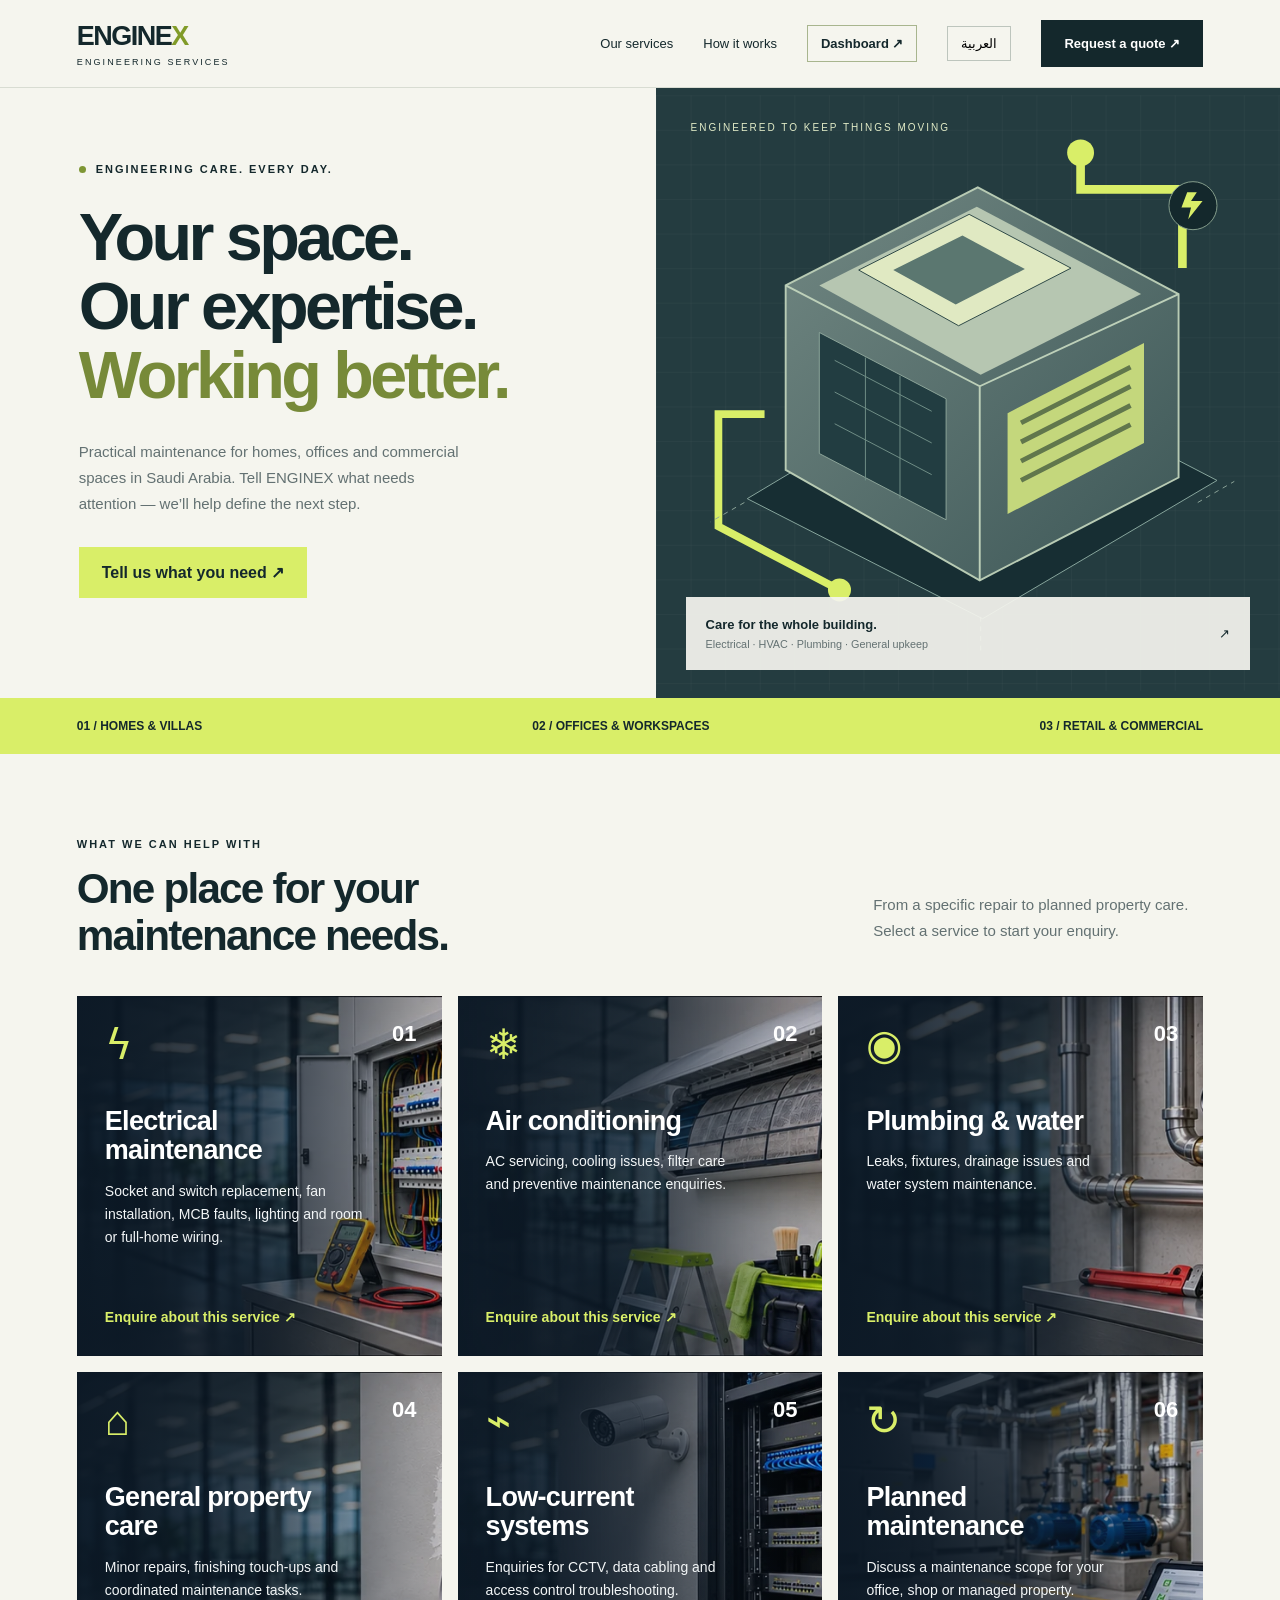
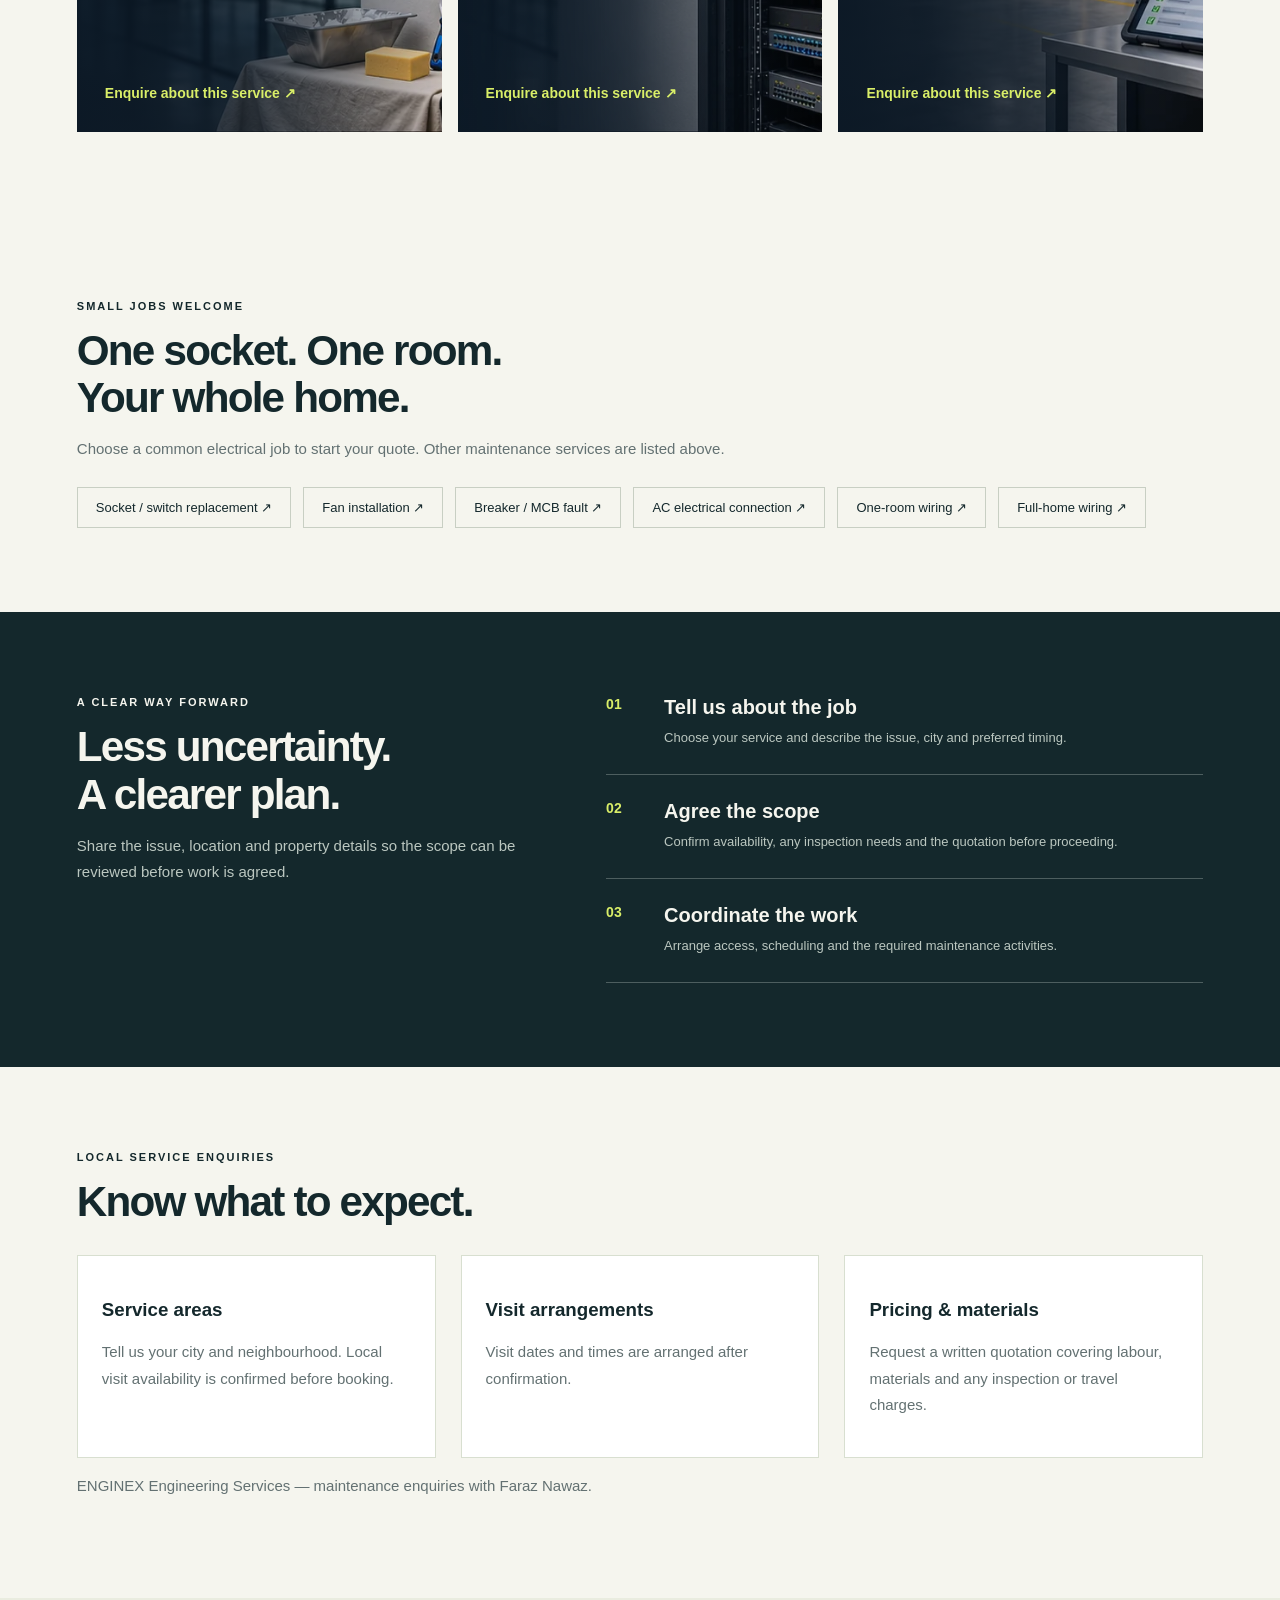
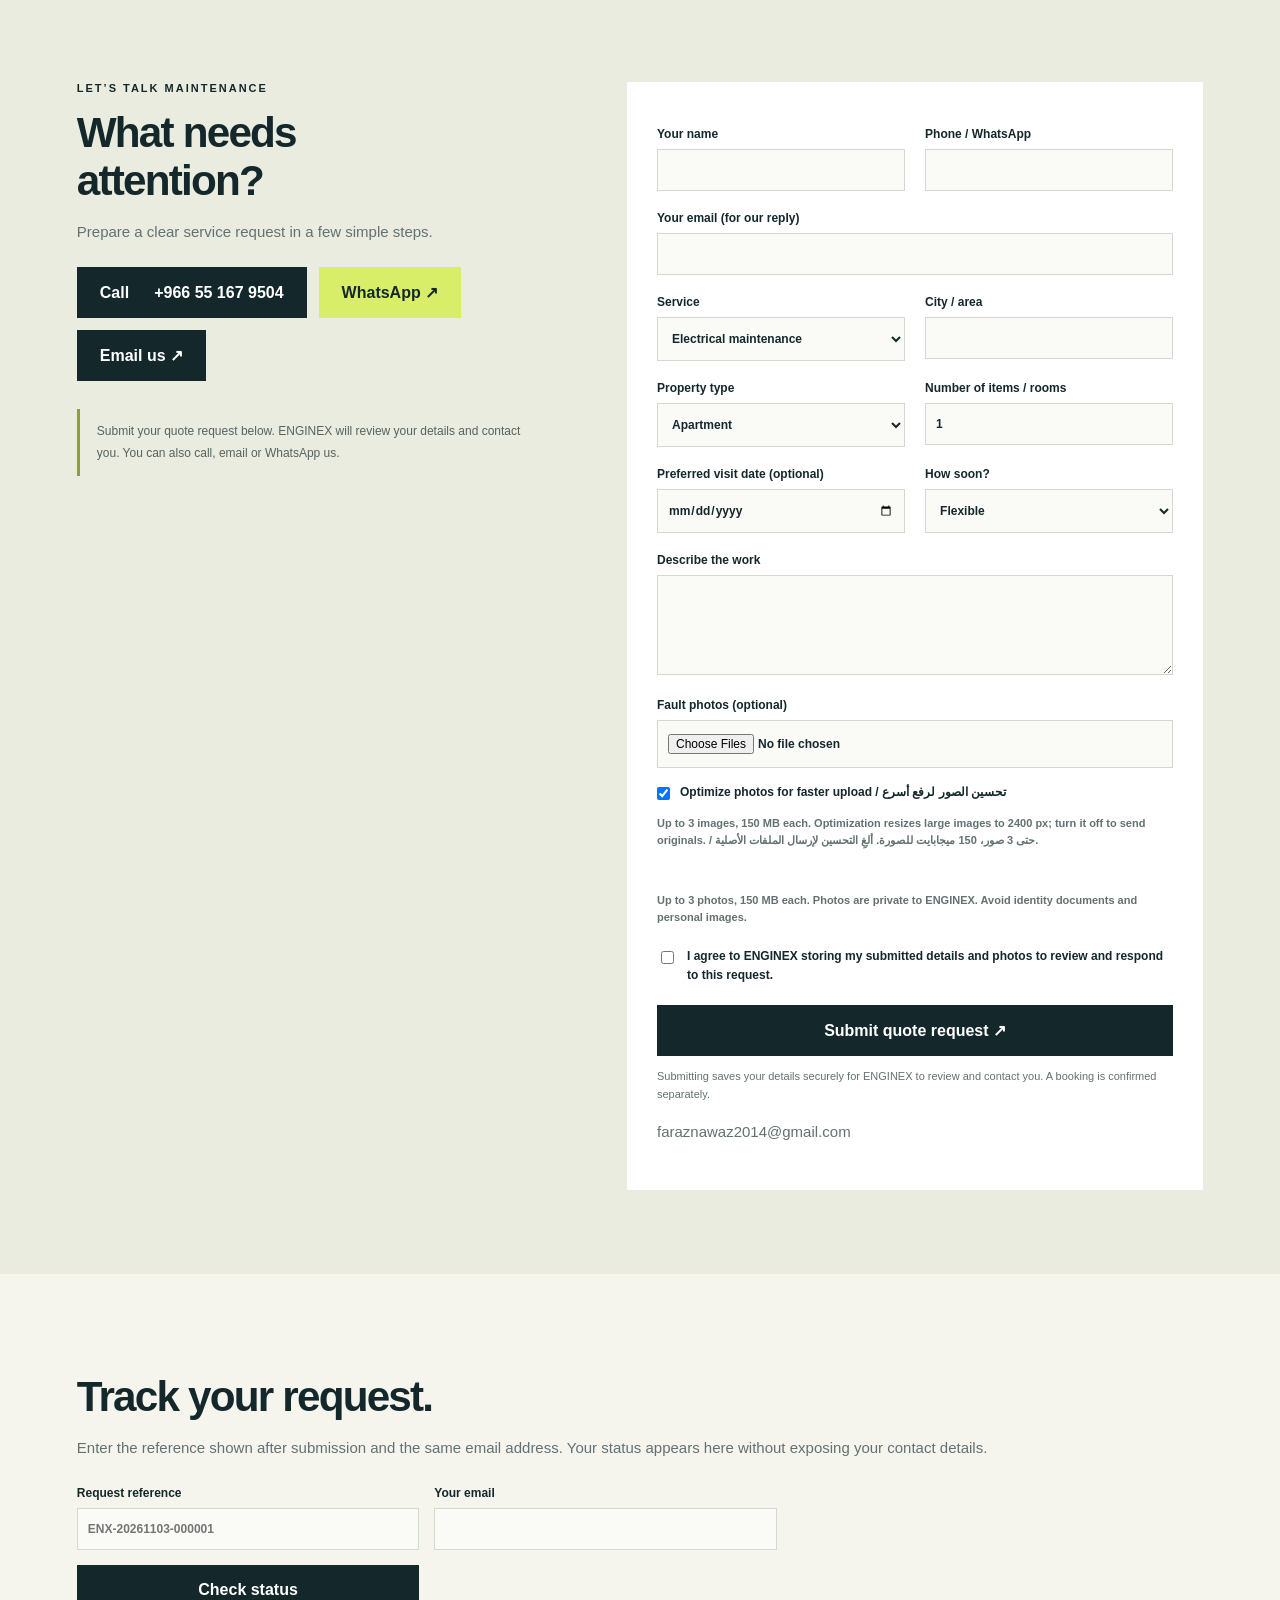
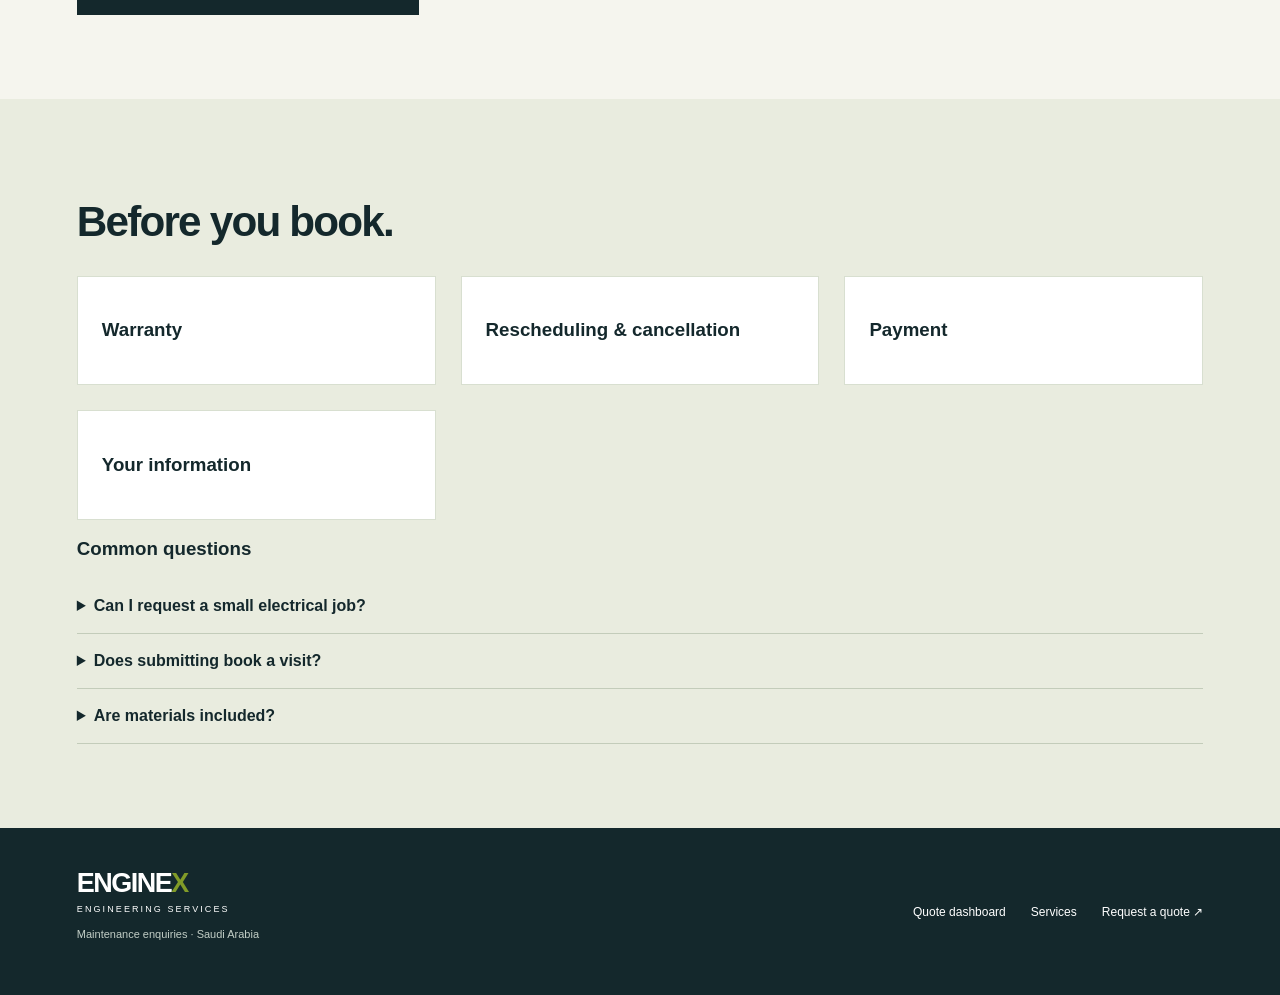
==== commit 458205a1: "Add quotation, scheduling, tracking timeline, messages, job records and exports" ====
--- a/index.html
+++ b/index.html
@@ -1,6 +1,6 @@
 <!doctype html><html lang="en"><head><meta charset="utf-8"><meta name="viewport" content="width=device-width,initial-scale=1"><meta name="description" content="ENGINEX Engineering Services — electrical, air conditioning, plumbing and property maintenance enquiries in Saudi Arabia."><title>ENGINEX | Engineering & Maintenance</title><style>
 :root{--ink:#14282c;--lime:#d9ee68;--paper:#f5f5ee;--muted:#637172}*{box-sizing:border-box}html{scroll-behavior:smooth;scroll-padding-top:90px}body{margin:0;background:var(--paper);color:var(--ink);font-family:Arial,sans-serif}a{color:inherit;text-decoration:none}button,input,select,textarea{font:inherit}button,a,input,select,textarea{outline-offset:5px}header{height:88px;display:flex;align-items:center;justify-content:space-between;padding:0 6%;background:var(--paper);border-bottom:1px solid #d8dcd2;position:sticky;top:0;z-index:10}.logo{font-size:27px;font-weight:900;letter-spacing:-1.5px}.logo span{color:#819b28}.sublogo{display:block;font-size:9px;letter-spacing:2.1px;font-weight:500;margin-top:5px}nav{display:flex;align-items:center;gap:30px;font-size:13px}.btn{border:0;background:var(--lime);padding:16px 23px;display:inline-flex;justify-content:center;align-items:center;gap:25px;font-weight:700;cursor:pointer}.dark{background:var(--ink);color:white}.lang{background:none;border:1px solid #bdc5bd;padding:9px 13px;cursor:pointer}.hero{display:grid;grid-template-columns:1.05fr 1fr;min-height:610px}.hero-copy{padding:75px 9% 62px 12%}.eyebrow{font-size:11px;text-transform:uppercase;letter-spacing:2px;font-weight:700;display:flex;align-items:center;gap:10px}.dot{height:7px;width:7px;background:#7e9634;border-radius:50%}h1{font-size:clamp(45px,5.2vw,76px);line-height:1.04;letter-spacing:-3.6px;margin:28px 0}h1 em{font-style:normal;color:#778a39}p{font-size:15px;line-height:1.75;color:var(--muted)}.hero-copy p{max-width:390px;margin-bottom:30px}.hero-art{background:#243c40;position:relative;overflow:hidden;display:flex;align-items:center;justify-content:center;min-height:470px}.hero-art svg{width:100%;height:100%;position:absolute}.art-label{position:absolute;left:35px;top:34px;color:#e2ecc7;font-size:10px;letter-spacing:2px}.art-bottom{position:absolute;bottom:28px;left:30px;right:30px;background:#f5f5eeed;padding:20px;display:flex;justify-content:space-between;align-items:center;font-size:13px}.art-bottom small{display:block;color:var(--muted);margin-top:6px}.strip{background:var(--lime);padding:21px 6%;display:flex;justify-content:space-between;gap:20px;font-size:12px;font-weight:700}.section{padding:84px 6%}.section-head{display:flex;justify-content:space-between;align-items:end;gap:30px;margin-bottom:36px}h2{font-size:clamp(32px,3.3vw,47px);letter-spacing:-1.8px;line-height:1.12;margin:15px 0 0}.section-head p{max-width:330px}.cards{display:grid;grid-template-columns:repeat(3,1fr);gap:16px}.card{background:#fff;padding:30px;min-height:255px;border:1px solid #dfe3d8;position:relative}.icon{font-size:29px;color:#728c2c}.card h3{font-size:21px;margin:25px 0 10px;letter-spacing:-.5px}.card p{font-size:13px;margin:0 0 25px}.card a{font-size:12px;font-weight:700}.number{position:absolute;right:25px;top:28px;color:#a0aaa3;font-size:11px}.process{background:var(--ink);color:var(--paper);display:grid;grid-template-columns:1fr 1.3fr;gap:70px}.process p{color:#bbc7c0}.steps{display:grid;gap:25px}.step{display:grid;grid-template-columns:40px 1fr;gap:18px;border-bottom:1px solid #4d5e5f;padding-bottom:24px}.step b{color:var(--lime);font-size:14px}.step h3{margin:0;font-size:20px}.step p{margin:8px 0 0;font-size:13px}.audience{display:flex;gap:12px;flex-wrap:wrap;margin-top:30px}.pill{border:1px solid #c8cfc3;padding:12px 18px;font-size:13px}.quote{display:grid;grid-template-columns:1fr 1.2fr;gap:70px;background:#e9ecdf}.quote p{max-width:370px}.note{border-left:3px solid #8b9e47;padding:12px 17px;font-size:12px;margin-top:28px;line-height:1.8;color:#556362}.form{background:white;padding:30px}.fields{display:grid;grid-template-columns:1fr 1fr;gap:20px}label{font-size:12px;font-weight:700;display:block}input,select,textarea{width:100%;padding:13px 10px;margin-top:8px;border:1px solid #d2d9ce;background:#fafbf7;color:var(--ink)}textarea{min-height:100px;resize:vertical}.wide{grid-column:1/-1}.form .btn{width:100%;margin-top:20px}.form small{display:block;font-size:11px;color:var(--muted);line-height:1.6;margin-top:12px}#result{white-space:pre-wrap;font-size:13px;line-height:1.6;background:var(--paper);padding:18px}footer{background:var(--ink);color:white;padding:40px 6%;display:flex;justify-content:space-between;gap:25px;align-items:center}footer p{font-size:11px;color:#c2cec6}.foot-links{font-size:12px;display:flex;gap:25px}[dir=rtl] h1{letter-spacing:0}[dir=rtl] .hero-copy{padding:75px 12% 62px 9%}[dir=rtl] .note{border-left:0;border-right:3px solid #8b9e47}@media(max-width:800px){header{height:75px}nav{gap:12px}nav>a:not(.btn){display:none}nav .btn{padding:12px;font-size:11px}.hero{grid-template-columns:1fr}.hero-copy{padding:48px 6%}h1{letter-spacing:-2px}.hero-art{min-height:390px}.strip{flex-wrap:wrap;font-size:11px}.section{padding:55px 6%}.cards{grid-template-columns:1fr 1fr}.process,.quote{grid-template-columns:1fr;gap:30px}.section-head{display:block}.fields{grid-template-columns:1fr}.wide{grid-column:auto}footer{align-items:start;flex-direction:column}}@media(max-width:470px){.cards{grid-template-columns:1fr}.card{min-height:210px}.logo{font-size:23px}.sublogo{font-size:7px}.form{padding:22px}}
-.contact-actions{display:flex;flex-wrap:wrap;gap:12px;margin:22px 0}.contact-actions a{overflow-wrap:anywhere}.foot-links{flex-wrap:wrap}a[href^="mailto:"]{overflow-wrap:anywhere}nav .dashboard-link{border:1px solid #a8b58e;padding:10px 13px;font-weight:700;white-space:nowrap}@media(max-width:800px){nav>a.dashboard-link{display:inline-flex}header{height:auto;min-height:75px;padding-top:14px;padding-bottom:14px;gap:12px;flex-wrap:wrap}nav{flex-wrap:wrap}} .hero-media-layer{position:absolute;inset:0;z-index:1;background:#203b3d}.hero-custom-media{display:block;width:100%;height:100%;object-fit:cover}.hero-custom-media[hidden]{display:none!important}.has-custom-media>svg,.has-custom-media>.art-label{visibility:hidden}.has-custom-media>.art-bottom{z-index:3;pointer-events:none}.hero-slide-caption{position:absolute;z-index:3;left:20px;top:20px;bottom:auto;max-width:calc(100% - 270px);background:#14282ce8;color:#d9ee68;padding:10px 13px;font-size:11px;font-weight:700;letter-spacing:1.2px;line-height:1.5;pointer-events:none}@media(max-width:600px){.hero-slide-caption{top:78px;left:18px;max-width:calc(100% - 36px)}}.hero-slide-caption:empty{display:none}.hero-media-nav{position:absolute;top:18px;right:18px;z-index:4;display:flex;align-items:center;gap:8px;padding:8px;background:#f5f5eeed;color:#14282c;font-size:12px}.hero-media-nav button{border:0;padding:9px;background:#d9ee68;cursor:pointer}.hero-custom-media[controls]{padding-bottom:120px} .info-grid,.examples-grid{display:grid;grid-template-columns:repeat(3,1fr);gap:25px;margin-top:30px}.info-grid article,.work-example{padding:24px;background:#fff;border:1px solid #d8dfd0}.job-options{display:flex;flex-wrap:wrap;gap:12px;margin-top:25px}.consent{display:flex;align-items:flex-start;gap:10px;line-height:1.6}.consent input{width:auto;margin-top:4px}.before-after{display:grid;grid-template-columns:1fr 1fr;gap:10px}.before-after figure{margin:0}.before-after img{width:100%;height:190px;object-fit:cover}.before-after figcaption{font-size:12px;padding:8px}.terms{background:#e9ecdf}.terms details{padding:18px 0;border-bottom:1px solid #c3ccba}.terms summary{cursor:pointer;font-weight:bold}.track-form{max-width:700px;display:grid;grid-template-columns:1fr 1fr;gap:15px;margin-top:25px}.mobile-contact{display:none}[hidden]{display:none!important}@media(max-width:800px){.info-grid,.examples-grid{grid-template-columns:1fr}.track-form{grid-template-columns:1fr}body{padding-bottom:65px}.mobile-contact{display:flex;position:fixed;bottom:0;left:0;right:0;z-index:20;gap:1px;background:#14282c;padding:8px}.mobile-contact a{flex:1;background:#d9ee68;color:#14282c;text-align:center;padding:13px 5px;font-size:12px;font-weight:bold}} .card.service-image-card{min-height:360px;padding:28px;display:flex;flex-direction:column;background-color:#142632;color:white;border:0;overflow:hidden}.service-image-card .icon{color:#d9ee68;font-size:42px;line-height:1;margin-bottom:35px;width:50px;height:48px}.service-image-card .number{top:25px;right:25px;color:#fff;font-size:22px;font-weight:700}.service-image-card h3{font-size:27px;line-height:1.1;max-width:82%;margin:0 0 14px;color:white;letter-spacing:-.7px}.service-image-card p{font-size:14px;line-height:1.65;max-width:84%;color:#f3f6f7;margin:0 0 22px}.service-image-card a{font-size:14px;color:#d9ee68;margin-top:auto;font-weight:700;line-height:1.5}.service-image-card a:hover{text-decoration:underline}.service-image-card a:focus-visible{outline:2px solid #d9ee68}[dir=rtl] .service-image-card .number{right:auto;left:25px}@media(max-width:800px){.card.service-image-card{min-height:365px;padding:24px}.service-image-card h3{font-size:25px}}@media(max-width:470px){.card.service-image-card{min-height:350px}} .quote-confirmation{background:#14282c;color:white;border-top:6px solid #d9ee68;padding:26px;margin-bottom:25px}.quote-confirmation p,.quote-confirmation small{color:#d6e0d5}.quote-confirmation h3{font-size:26px;margin:16px 0}.quote-confirmation strong{display:block;font-family:monospace;font-size:clamp(17px,2vw,26px);color:#d9ee68;overflow-wrap:anywhere;padding:18px 0;letter-spacing:1px}.quote-confirmation .btn{width:auto;margin:0;padding:13px}.quote-confirmation .dark{border:1px solid #d9ee68}.quote-confirmation .eyebrow{color:#d9ee68}#submission-status[data-saved="false"]{color:#a32d21}</style></head><body><header><a class="logo" href="#">ENGINE<span>X</span><small class="sublogo">ENGINEERING SERVICES</small></a><nav><a href="#services" data-en="Our services" data-ar="خدماتنا">Our services</a><a href="#approach" data-en="How it works" data-ar="كيف نعمل">How it works</a><a class="dashboard-link" href="dashboard.html" data-en="Dashboard ↗" data-ar="لوحة التحكم ↖">Dashboard ↗</a><button class="lang" id="language">العربية</button><a class="btn dark" href="#contact" data-en="Request a quote ↗" data-ar="اطلب عرض سعر ↖">Request a quote ↗</a></nav></header>
+.contact-actions{display:flex;flex-wrap:wrap;gap:12px;margin:22px 0}.contact-actions a{overflow-wrap:anywhere}.foot-links{flex-wrap:wrap}a[href^="mailto:"]{overflow-wrap:anywhere}nav .dashboard-link{border:1px solid #a8b58e;padding:10px 13px;font-weight:700;white-space:nowrap}@media(max-width:800px){nav>a.dashboard-link{display:inline-flex}header{height:auto;min-height:75px;padding-top:14px;padding-bottom:14px;gap:12px;flex-wrap:wrap}nav{flex-wrap:wrap}} .hero-media-layer{position:absolute;inset:0;z-index:1;background:#203b3d}.hero-custom-media{display:block;width:100%;height:100%;object-fit:cover}.hero-custom-media[hidden]{display:none!important}.has-custom-media>svg,.has-custom-media>.art-label{visibility:hidden}.has-custom-media>.art-bottom{z-index:3;pointer-events:none}.hero-slide-caption{position:absolute;z-index:3;left:20px;top:20px;bottom:auto;max-width:calc(100% - 270px);background:#14282ce8;color:#d9ee68;padding:10px 13px;font-size:11px;font-weight:700;letter-spacing:1.2px;line-height:1.5;pointer-events:none}@media(max-width:600px){.hero-slide-caption{top:78px;left:18px;max-width:calc(100% - 36px)}}.hero-slide-caption:empty{display:none}.hero-media-nav{position:absolute;top:18px;right:18px;z-index:4;display:flex;align-items:center;gap:8px;padding:8px;background:#f5f5eeed;color:#14282c;font-size:12px}.hero-media-nav button{border:0;padding:9px;background:#d9ee68;cursor:pointer}.hero-custom-media[controls]{padding-bottom:120px} .info-grid,.examples-grid{display:grid;grid-template-columns:repeat(3,1fr);gap:25px;margin-top:30px}.info-grid article,.work-example{padding:24px;background:#fff;border:1px solid #d8dfd0}.job-options{display:flex;flex-wrap:wrap;gap:12px;margin-top:25px}.consent{display:flex;align-items:flex-start;gap:10px;line-height:1.6}.consent input{width:auto;margin-top:4px}.before-after{display:grid;grid-template-columns:1fr 1fr;gap:10px}.before-after figure{margin:0}.before-after img{width:100%;height:190px;object-fit:cover}.before-after figcaption{font-size:12px;padding:8px}.terms{background:#e9ecdf}.terms details{padding:18px 0;border-bottom:1px solid #c3ccba}.terms summary{cursor:pointer;font-weight:bold}.track-form{max-width:700px;display:grid;grid-template-columns:1fr 1fr;gap:15px;margin-top:25px}.mobile-contact{display:none}[hidden]{display:none!important}@media(max-width:800px){.info-grid,.examples-grid{grid-template-columns:1fr}.track-form{grid-template-columns:1fr}body{padding-bottom:65px}.mobile-contact{display:flex;position:fixed;bottom:0;left:0;right:0;z-index:20;gap:1px;background:#14282c;padding:8px}.mobile-contact a{flex:1;background:#d9ee68;color:#14282c;text-align:center;padding:13px 5px;font-size:12px;font-weight:bold}} .card.service-image-card{min-height:360px;padding:28px;display:flex;flex-direction:column;background-color:#142632;color:white;border:0;overflow:hidden}.service-image-card .icon{color:#d9ee68;font-size:42px;line-height:1;margin-bottom:35px;width:50px;height:48px}.service-image-card .number{top:25px;right:25px;color:#fff;font-size:22px;font-weight:700}.service-image-card h3{font-size:27px;line-height:1.1;max-width:82%;margin:0 0 14px;color:white;letter-spacing:-.7px}.service-image-card p{font-size:14px;line-height:1.65;max-width:84%;color:#f3f6f7;margin:0 0 22px}.service-image-card a{font-size:14px;color:#d9ee68;margin-top:auto;font-weight:700;line-height:1.5}.service-image-card a:hover{text-decoration:underline}.service-image-card a:focus-visible{outline:2px solid #d9ee68}[dir=rtl] .service-image-card .number{right:auto;left:25px}@media(max-width:800px){.card.service-image-card{min-height:365px;padding:24px}.service-image-card h3{font-size:25px}}@media(max-width:470px){.card.service-image-card{min-height:350px}} .quote-confirmation{background:#14282c;color:white;border-top:6px solid #d9ee68;padding:26px;margin-bottom:25px}.quote-confirmation p,.quote-confirmation small{color:#d6e0d5}.quote-confirmation h3{font-size:26px;margin:16px 0}.quote-confirmation strong{display:block;font-family:monospace;font-size:clamp(17px,2vw,26px);color:#d9ee68;overflow-wrap:anywhere;padding:18px 0;letter-spacing:1px}.quote-confirmation .btn{width:auto;margin:0;padding:13px}.quote-confirmation .dark{border:1px solid #d9ee68}.quote-confirmation .eyebrow{color:#d9ee68}#submission-status[data-saved="false"]{color:#a32d21}</style><link rel="stylesheet" href="operations.css?v=jobs-1"></head><body><header><a class="logo" href="#">ENGINE<span>X</span><small class="sublogo">ENGINEERING SERVICES</small></a><nav><a href="#services" data-en="Our services" data-ar="خدماتنا">Our services</a><a href="#approach" data-en="How it works" data-ar="كيف نعمل">How it works</a><a class="dashboard-link" href="dashboard.html" data-en="Dashboard ↗" data-ar="لوحة التحكم ↖">Dashboard ↗</a><button class="lang" id="language">العربية</button><a class="btn dark" href="#contact" data-en="Request a quote ↗" data-ar="اطلب عرض سعر ↖">Request a quote ↗</a></nav></header>
 <main><section class="hero"><div class="hero-copy"><div class="eyebrow"><span class="dot"></span><span data-en="ENGINEERING CARE. EVERY DAY." data-ar="عناية هندسية. كل يوم.">ENGINEERING CARE. EVERY DAY.</span></div><h1 data-en="Your space.<br>Our expertise.<br><em>Working better.</em>" data-ar="مساحتك.<br>خبرتنا.<br><em>أداء أفضل.</em>">Your space.<br>Our expertise.<br><em>Working better.</em></h1><p data-en="Practical maintenance for homes, offices and commercial spaces in Saudi Arabia. Tell ENGINEX what needs attention — we’ll help define the next step." data-ar="صيانة عملية للمنازل والمكاتب والمنشآت التجارية في المملكة العربية السعودية. أخبر إنجنكس بما يحتاج إلى عناية لتحديد الخطوة التالية.">Practical maintenance for homes, offices and commercial spaces in Saudi Arabia. Tell ENGINEX what needs attention — we’ll help define the next step.</p><a href="#contact" class="btn" data-en="Tell us what you need ↗" data-ar="أخبرنا باحتياجك ↖">Tell us what you need ↗</a></div><div class="hero-art" role="img" aria-label="Architectural illustration of building maintenance systems"><span class="art-label">ENGINEERED TO KEEP THINGS MOVING</span><svg viewBox="0 0 650 620" fill="none" aria-hidden="true"><defs><pattern id="grid" width="36" height="36" patternUnits="userSpaceOnUse"><path d="M36 0H0V36" stroke="#6c8584" stroke-opacity=".16"/></pattern><linearGradient id="wall" x2="1" y2="1"><stop stop-color="#718782"/><stop offset="1" stop-color="#3d5757"/></linearGradient></defs><path fill="url(#grid)" d="M0 0h650v620H0z"/><path d="M95 420 340 545 584 401 339 274Z" fill="#172e33" stroke="#8caaa0"/><path d="M135 390V198L335 96 544 207V398L337 505Z" fill="url(#wall)" stroke="#b8cbb4" stroke-width="2"/><path d="m135 198 202 105 207-96M337 303v202" stroke="#bdd0b9" stroke-width="2"/><path d="m170 198 164-82 171 91-167 84Z" fill="#b6c6b1"/><path d="M170 247v126l132 69V316Z" fill="#223d41" stroke="#8fa79b"/><path d="m186 276 101 53m-101-20 101 53m-101-20 101 53M218 273v128m36-109v128" stroke="#729188"/><path d="m366 331 142-73v104l-142 74Z" fill="#c4d77c"/><path d="m380 341 114-58m-114 78 114-58m-114 78 114-58m-114 78 114-58" stroke="#61774c" stroke-width="5"/><path d="m211 182 115-58 106 56-117 60Z" fill="#e0e9c2" stroke="#294443"/><path d="m247 182 72-36 65 35-72 37Z" fill="#5b7770"/><path d="M548 180V98H442V60" stroke="#d9ee68" stroke-width="9"/><circle cx="442" cy="60" r="14" fill="#d9ee68"/><path d="M113 332H65v117l126 66" stroke="#d9ee68" stroke-width="8"/><circle cx="191" cy="515" r="12" fill="#d9ee68"/><path d="m564 424 38-22m-264 141v35M92 424l-35 20" stroke="#8fa79b" stroke-dasharray="5 5"/><circle cx="559" cy="115" r="25" fill="#14282c" stroke="#88a18f"/><path d="m553 101-6 16h10l-3 12 15-19h-12l6-9Z" fill="#d9ee68"/></svg><div class="art-bottom"><div><strong data-en="Care for the whole building." data-ar="عناية بكامل المبنى.">Care for the whole building.</strong><small data-en="Electrical · HVAC · Plumbing · General upkeep" data-ar="كهرباء · تكييف · سباكة · صيانة عامة">Electrical · HVAC · Plumbing · General upkeep</small></div><span>↗</span></div></div></section>
 <div class="strip"><span data-en="01 / HOMES & VILLAS" data-ar="01 / المنازل والفلل">01 / HOMES & VILLAS</span><span data-en="02 / OFFICES & WORKSPACES" data-ar="02 / المكاتب ومساحات العمل">02 / OFFICES & WORKSPACES</span><span data-en="03 / RETAIL & COMMERCIAL" data-ar="03 / المتاجر والمنشآت التجارية">03 / RETAIL & COMMERCIAL</span></div>
 <section class="section" id="services"><div class="section-head"><div><div class="eyebrow" data-en="WHAT WE CAN HELP WITH" data-ar="كيف يمكننا مساعدتك">WHAT WE CAN HELP WITH</div><h2 data-en="One place for your<br>maintenance needs." data-ar="وجهة واحدة<br>لاحتياجات الصيانة.">One place for your<br>maintenance needs.</h2></div><p data-en="From a specific repair to planned property care. Select a service to start your enquiry." data-ar="من إصلاح محدد إلى العناية المخططة بالعقار. اختر الخدمة لبدء استفسارك.">From a specific repair to planned property care. Select a service to start your enquiry.</p></div><div class="cards" id="cards"></div></section>
@@ -13,7 +13,7 @@
 const serviceAtlas=new Image();function paintServiceCards(){if(!serviceAtlas.complete||!serviceAtlas.naturalWidth)return;const tw=serviceAtlas.naturalWidth/3,th=serviceAtlas.naturalHeight/2;document.querySelectorAll('[data-service-card]').forEach(card=>{const i=Number(card.dataset.serviceCard),w=card.clientWidth,h=card.clientHeight,scale=Math.max(w/tw,h/th),x=(i%3)*tw*scale+(tw*scale-w)/2,y=Math.floor(i/3)*th*scale+(th*scale-h)/2;card.style.backgroundImage=(document.documentElement.dir==='rtl'?'linear-gradient(270deg,rgba(12,25,38,.94) 0%,rgba(12,25,38,.78) 48%,rgba(12,25,38,.12) 100%)':'linear-gradient(90deg,rgba(12,25,38,.94) 0%,rgba(12,25,38,.78) 48%,rgba(12,25,38,.12) 100%)')+',url("assets/service-backgrounds.webp")';card.style.backgroundSize='100% 100%,'+(serviceAtlas.naturalWidth*scale)+'px '+(serviceAtlas.naturalHeight*scale)+'px';card.style.backgroundPosition='0 0,'+(-x)+'px '+(-y)+'px'});}serviceAtlas.onload=paintServiceCards;serviceAtlas.src='assets/service-backgrounds.webp';new ResizeObserver(paintServiceCards).observe(document.getElementById('cards'));
 const services=[['ϟ','Electrical maintenance','صيانة الكهرباء','Socket and switch replacement, fan installation, MCB faults, lighting and room or full-home wiring.','تغيير المقابس والمفاتيح وتركيب المراوح وأعطال القواطع والإنارة وتمديدات الغرف والمنازل.'],['❄','Air conditioning','التكييف','AC servicing, cooling issues, filter care and preventive maintenance enquiries.','صيانة المكيفات ومشكلات التبريد والعناية بالفلاتر والصيانة الوقائية.'],['◉','Plumbing & water','السباكة والمياه','Leaks, fixtures, drainage issues and water system maintenance.','التسربات والأدوات الصحية ومشكلات التصريف وصيانة أنظمة المياه.'],['⌂','General property care','صيانة العقارات','Minor repairs, finishing touch-ups and coordinated maintenance tasks.','إصلاحات بسيطة ومعالجة التشطيبات وتنسيق أعمال الصيانة.'],['⌁','Low-current systems','أنظمة التيار الخفيف','Enquiries for CCTV, data cabling and access control troubleshooting.','استفسارات أعطال الكاميرات وكابلات البيانات والتحكم بالدخول.'],['↻','Planned maintenance','الصيانة الدورية','Discuss a maintenance scope for your office, shop or managed property.','مناقشة نطاق صيانة دورية للمكتب أو المتجر أو العقار.']];let ar=false;function render(){document.querySelectorAll('[data-en]').forEach(e=>e.innerHTML=e.dataset[ar?'ar':'en']);document.documentElement.lang=ar?'ar':'en';document.documentElement.dir=ar?'rtl':'ltr';document.getElementById('language').textContent=ar?'English':'العربية';let chosen=document.getElementById('service').value;document.getElementById('cards').innerHTML=services.map((s,i)=>`<article class="card service-image-card" data-service-card="${i}"><span class="icon" aria-hidden="true">${s[0]}</span><span class="number">0${i+1}</span><h3>${s[ar?2:1]}</h3><p>${s[ar?4:3]}</p><a href="#contact" data-service="${i}">${ar?'استفسر عن الخدمة ↖':'Enquire about this service ↗'}</a></article>`).join('');paintServiceCards();document.getElementById('service').innerHTML=services.map((s,i)=>`<option value="${i}">${s[ar?2:1]}</option>`).join('');if(chosen)document.getElementById('service').value=chosen}render();document.getElementById('language').onclick=()=>{ar=!ar;render()};document.getElementById('cards').onclick=e=>{let a=e.target.closest('[data-service]');if(a)document.getElementById('service').value=a.dataset.service};let quoteId=null;let quoteFingerprint='';let quoteUploads=[];const QUOTE_API='https://enginex-quote-dashboard.faraznawaz2014.chatgpt.site';async function uploadCall(path,options){const r=await fetch(QUOTE_API+path,{...options,signal:AbortSignal.timeout(120000)});const d=await r.json();if(!r.ok)throw Error(d.error||'Upload failed.');return d;}async function uploadPhoto(file,index,total,notice){let session=quoteUploads[index];if(!session){session=await uploadCall('/api/quote-upload',{method:'POST',headers:{'Content-Type':'application/json'},body:JSON.stringify({action:'start',quoteId,name:file.name,mime:file.type,size:file.size})});session.parts=[];quoteUploads[index]=session;}if(session.complete)return {id:session.id,token:session.token};const count=Math.ceil(file.size/session.partSize);for(let part=session.parts.length+1;part<=count;part++){notice.textContent=(ar?'جارٍ رفع الصورة ':'Uploading image ')+(index+1)+' / '+total+' — '+Math.round((part-1)/count*100)+'%';let result;for(let attempt=0;attempt<3;attempt++){try{result=await uploadCall('/api/quote-upload?id='+session.id+'&part='+part,{method:'PUT',headers:{Authorization:'Bearer '+session.token,'Content-Type':'application/octet-stream'},body:file.slice((part-1)*session.partSize,Math.min(part*session.partSize,file.size))});break}catch(error){if(attempt===2)throw error}}session.parts.push(result);}await uploadCall('/api/quote-upload',{method:'POST',headers:{Authorization:'Bearer '+session.token,'Content-Type':'application/json'},body:JSON.stringify({action:'complete',id:session.id,parts:session.parts})});session.complete=true;return {id:session.id,token:session.token};}document.getElementById('copy-reference').onclick=async()=>{try{await navigator.clipboard.writeText(document.getElementById('tracking-reference').textContent);document.getElementById('reference-copy-status').textContent=ar?'تم نسخ رقم الطلب.':'Reference copied.'}catch{document.getElementById('reference-copy-status').textContent=ar?'حدد الرقم وانسخه يدوياً.':'Select and copy the reference above.'}};document.getElementById('request').onsubmit=async e=>{e.preventDefault();const f=new FormData(e.target);document.getElementById('result').textContent=ar?`طلب خدمة — إنجنكس\nالاسم: ${f.get('customer')}\nالبريد: ${f.get('email')}\nالهاتف: ${f.get('phone')}\nالخدمة: ${services[f.get('service')][2]}\nالموقع: ${f.get('city')}\nالتفاصيل: ${f.get('details')}`:`ENGINEX — Service enquiry\nName: ${f.get('customer')}\nEmail: ${f.get('email')}\nPhone: ${f.get('phone')}\nService: ${services[f.get('service')][1]}\nLocation: ${f.get('city')}\nDetails: ${f.get('details')}`;document.getElementById('result').textContent+='\nProperty / العقار: '+f.get('property')+'\nItems / العدد: '+f.get('quantity')+'\nPreferred date / التاريخ: '+(f.get('preferredDate')||'—')+'\nUrgency / الاستعجال: '+f.get('urgency');document.getElementById('email-request').href='mailto:faraznawaz2014@gmail.com?subject='+encodeURIComponent('ENGINEX Service enquiry')+'&body='+encodeURIComponent(document.getElementById('result').textContent);document.getElementById('whatsapp-request').href='https://wa.me/966551679504?text='+encodeURIComponent(document.getElementById('result').textContent);document.getElementById('output').hidden=false;document.getElementById('status').textContent='';
 const notice=document.getElementById('submission-status');document.getElementById('quote-confirmation').hidden=true;const submit=e.target.querySelector('[type=submit]');submit.disabled=true;
-try{const data={name:f.get('customer'),phone:f.get('phone'),email:f.get('email'),service:services[f.get('service')][1],city:f.get('city'),details:f.get('details'),property:f.get('property'),quantity:f.get('quantity'),preferredDate:f.get('preferredDate'),urgency:f.get('urgency'),website:f.get('website')||''};const photoFiles=Array.from(e.target.querySelector('[name=photos]').files);if(photoFiles.length>3||photoFiles.some(p=>!p.size||p.size>150*1024*1024||!['image/jpeg','image/png','image/webp'].includes(p.type)))throw Error(ar?'استخدم حتى 3 صور JPG أو PNG أو WebP، بحد أقصى 150 ميجابايت للصورة.':'Use up to 3 JPG, PNG or WebP photos, 150 MB each.');const fingerprint=JSON.stringify({...data,photos:photoFiles.map(p=>[p.name,p.size,p.lastModified])});if(!quoteId||fingerprint!==quoteFingerprint){for(const u of quoteUploads){if(u)fetch(QUOTE_API+'/api/quote-upload?id='+u.id,{method:'DELETE',headers:{Authorization:'Bearer '+u.token}}).catch(()=>{});}quoteUploads=[];quoteId=crypto.randomUUID();quoteFingerprint=fingerprint;}notice.textContent=ar?'جارٍ حفظ الطلب…':'Saving your request…';const uploads=[];for(let i=0;i<photoFiles.length;i++)uploads.push(await uploadPhoto(photoFiles[i],i,photoFiles.length,notice));notice.textContent=ar?'جارٍ حفظ الطلب…':'Saving your request…';const response=await fetch(QUOTE_API+'/api/quotes',{method:'POST',headers:{'Content-Type':'application/json'},body:JSON.stringify({...data,id:quoteId,uploads}),signal:AbortSignal.timeout(30000)});const saved=await response.json();if(!response.ok||!saved.ok)throw Error(saved.error||'Could not save request.');saved.reference=saved.reference||saved.id;if(!/^ENX-\d{8}-\d{6,}$/.test(saved.reference))throw Error(ar?'تعذر تأكيد رقم التتبع. أعد المحاولة.':'Tracking reference was not confirmed. Please retry.');notice.textContent=(ar?'تم حفظ طلبك للمراجعة. رقم الطلب: ':'Your request is saved for review. Reference: ')+(saved.reference);notice.dataset.saved='true';document.querySelector('[name=reference]').value=saved.reference;document.querySelector('[name=trackEmail]').value=data.email;const reference=saved.reference;document.getElementById('tracking-reference').textContent=reference;document.getElementById('reference-copy-status').textContent='';const confirmation=document.getElementById('quote-confirmation');confirmation.hidden=false;confirmation.focus();confirmation.scrollIntoView({behavior:'smooth',block:'center'});document.getElementById('result').textContent='Reference / رقم الطلب: '+reference+'\n\n'+document.getElementById('result').textContent;document.getElementById('email-request').href='mailto:faraznawaz2014@gmail.com?subject='+encodeURIComponent('ENGINEX request '+reference)+'&body='+encodeURIComponent(document.getElementById('result').textContent);document.getElementById('whatsapp-request').href='https://wa.me/966551679504?text='+encodeURIComponent(document.getElementById('result').textContent);}
+try{const data={name:f.get('customer'),phone:f.get('phone'),email:f.get('email'),service:services[f.get('service')][1],city:f.get('city'),details:f.get('details'),property:f.get('property'),quantity:f.get('quantity'),preferredDate:f.get('preferredDate'),urgency:f.get('urgency'),website:f.get('website')||''};const photoFiles=window.quotePhotoPicker?await window.quotePhotoPicker.files():Array.from(e.target.querySelector('[name=photos]').files);if(photoFiles.length>3||photoFiles.some(p=>!p.size||p.size>150*1024*1024||!['image/jpeg','image/png','image/webp'].includes(p.type)))throw Error(ar?'استخدم حتى 3 صور JPG أو PNG أو WebP، بحد أقصى 150 ميجابايت للصورة.':'Use up to 3 JPG, PNG or WebP photos, 150 MB each.');const fingerprint=JSON.stringify({...data,photos:photoFiles.map(p=>[p.name,p.size,p.lastModified])});if(!quoteId||fingerprint!==quoteFingerprint){for(const u of quoteUploads){if(u)fetch(QUOTE_API+'/api/quote-upload?id='+u.id,{method:'DELETE',headers:{Authorization:'Bearer '+u.token}}).catch(()=>{});}quoteUploads=[];quoteId=crypto.randomUUID();quoteFingerprint=fingerprint;}notice.textContent=ar?'جارٍ حفظ الطلب…':'Saving your request…';const uploads=[];for(let i=0;i<photoFiles.length;i++)uploads.push(await uploadPhoto(photoFiles[i],i,photoFiles.length,notice));notice.textContent=ar?'جارٍ حفظ الطلب…':'Saving your request…';const response=await fetch(QUOTE_API+'/api/quotes',{method:'POST',headers:{'Content-Type':'application/json'},body:JSON.stringify({...data,id:quoteId,uploads}),signal:AbortSignal.timeout(30000)});const saved=await response.json();if(!response.ok||!saved.ok)throw Error(saved.error||'Could not save request.');saved.reference=saved.reference||saved.id;if(!/^ENX-\d{8}-\d{6,}$/.test(saved.reference))throw Error(ar?'تعذر تأكيد رقم التتبع. أعد المحاولة.':'Tracking reference was not confirmed. Please retry.');notice.textContent=(ar?'تم حفظ طلبك للمراجعة. رقم الطلب: ':'Your request is saved for review. Reference: ')+(saved.reference);notice.dataset.saved='true';document.querySelector('[name=reference]').value=saved.reference;document.querySelector('[name=trackEmail]').value=data.email;const reference=saved.reference;document.getElementById('tracking-reference').textContent=reference;document.getElementById('reference-copy-status').textContent='';const confirmation=document.getElementById('quote-confirmation');confirmation.hidden=false;confirmation.focus();confirmation.scrollIntoView({behavior:'smooth',block:'center'});document.getElementById('result').textContent='Reference / رقم الطلب: '+reference+'\n\n'+document.getElementById('result').textContent;document.getElementById('email-request').href='mailto:faraznawaz2014@gmail.com?subject='+encodeURIComponent('ENGINEX request '+reference)+'&body='+encodeURIComponent(document.getElementById('result').textContent);document.getElementById('whatsapp-request').href='https://wa.me/966551679504?text='+encodeURIComponent(document.getElementById('result').textContent);}
 catch(error){notice.textContent=ar?'لم يتم تأكيد حفظ الطلب. حاول مجدداً أو تواصل معنا عبر البريد أو واتساب.':'Your request could not be confirmed. Please retry or use the email/WhatsApp options below.';notice.textContent+=' '+(error.message||'');notice.dataset.saved='false';}finally{submit.disabled=false;}
 };document.querySelectorAll('[data-job]').forEach(a=>a.onclick=()=>{document.getElementById('service').value='0';document.querySelector('[name=details]').value=a.dataset.job});document.getElementById('copy').onclick=async()=>{try{await navigator.clipboard.writeText(document.getElementById('result').textContent);document.getElementById('status').textContent=ar?'تم نسخ الطلب. لم يتم إرساله.':'Request copied. It has not been sent.'}catch{document.getElementById('status').textContent=ar?'حدد نص الطلب وانسخه يدوياً.':'Select the request text and copy it manually.'}};
-</script><script src="hero-media.js?v=business-upgrade-1" defer></script><script src="site-content.js?v=reference-fix-20261103" defer></script></body></html>
+</script><script src="hero-media.js?v=business-upgrade-1" defer></script><script src="job-documents.js?v=jobs-1" defer></script><script src="request-extras.js?v=jobs-1" defer></script><script src="site-content.js?v=jobs-1" defer></script></body></html>
--- a/operations.css
+++ b/operations.css
@@ -0,0 +1,3 @@
+.job-controls{display:flex;flex-wrap:wrap;gap:10px;margin-bottom:20px}.job-controls button{background:#e8eddc}.job-alert:empty{display:none}.job-alert{padding:16px;background:#d9ee68;color:#14282c}.job-tools{margin-top:30px;border-top:4px solid #d9ee68;padding-top:15px}.job-tools details{border-bottom:1px solid #d8dfd0;padding:18px 0}.job-tools summary{font-size:17px;font-weight:bold;cursor:pointer}.quote-items{display:grid;gap:12px}.quote-item{background:#f5f5ee;padding:18px;display:grid;grid-template-columns:1fr 1fr;gap:10px}.quote-item label{margin:0}.quote-item label:nth-child(2){grid-column:1/-1}.quote-total{padding:18px;background:#14282c;color:#d9ee68;font-weight:bold;line-height:1.8}.inline-check{display:flex;align-items:center;gap:10px;line-height:1.6}.inline-check input[type=checkbox]{width:auto;margin:0;flex:none}.job-tools>button{margin-top:20px;width:100%}.message-thread{display:grid;gap:12px;max-height:450px;overflow:auto}.message{padding:16px;margin:12px 0;background:#f0f2e9;border-inline-start:3px solid #819b28;white-space:pre-wrap;overflow-wrap:anywhere}.message.owner{background:#e3edcb}.message p{margin:8px 0}.message small{display:block}.visit-grid{display:grid;grid-template-columns:repeat(7,minmax(0,1fr));gap:6px;margin:20px 0}.visit-grid article{min-height:90px;padding:8px;background:#f1f3eb;border:1px solid #d8dfd0}.visit-grid button{font-size:10px;padding:5px;display:block;width:100%;margin-top:5px;overflow-wrap:anywhere}.visit-row{padding:18px;border-bottom:1px solid #d8dfd0}.visit-row button{margin:5px}.job-photo-grid,.photo-preview-grid{display:grid;grid-template-columns:repeat(2,minmax(0,1fr));gap:12px}.job-photo-grid figure,.photo-preview-grid figure{margin:12px 0}.job-photo-grid img,.photo-preview-grid img{width:100%;height:160px;object-fit:cover;background:#e8ecdf}.job-photo-grid figcaption,.photo-preview-grid figcaption{font-size:11px;overflow-wrap:anywhere;padding:8px 0}.photo-picker{padding:15px 0}.photo-picker button{border:0;background:#e8eddc;padding:10px;cursor:pointer}.tracking-detail{grid-column:1/-1;margin-top:25px;max-width:950px}.tracking-timeline{list-style:none;padding:0;display:flex;flex-wrap:wrap;gap:12px}.tracking-timeline li{flex:1;min-width:120px;padding:18px;border-top:4px solid #cbd2c2;background:#fff;color:#62706b}.tracking-timeline li.reached{border-color:#819b28;color:#14282c}.tracking-timeline li[aria-current=step]{background:#d9ee68}.tracking-timeline small{display:block;margin-top:10px;font-size:11px}.customer-quotation,.customer-conversation{background:#fff;padding:25px;margin:22px 0;overflow-wrap:anywhere}.customer-quotation table{width:100%;border-collapse:collapse;font-size:13px}.customer-quotation td,.customer-quotation th{text-align:start;padding:12px 5px;border-bottom:1px solid #d8dfd0}.customer-quotation p,.customer-conversation p{white-space:pre-wrap}.customer-conversation textarea{max-width:100%}.job-management{margin:20px 0}@media(max-width:750px){.visit-grid{grid-template-columns:repeat(3,minmax(0,1fr))}.quote-item{grid-template-columns:1fr}.quote-item label:nth-child(2){grid-column:auto}.job-photo-grid,.photo-preview-grid{grid-template-columns:1fr}.customer-quotation,.customer-conversation{padding:18px}}
+
+.stats{grid-template-columns:repeat(4,minmax(0,1fr))}.visit-grid>strong{font-size:11px;text-align:center}.job-management{overflow:auto}@media(max-width:750px){.stats{grid-template-columns:repeat(2,minmax(0,1fr))}.visit-grid{grid-template-columns:repeat(7,minmax(75px,1fr));overflow:auto}}
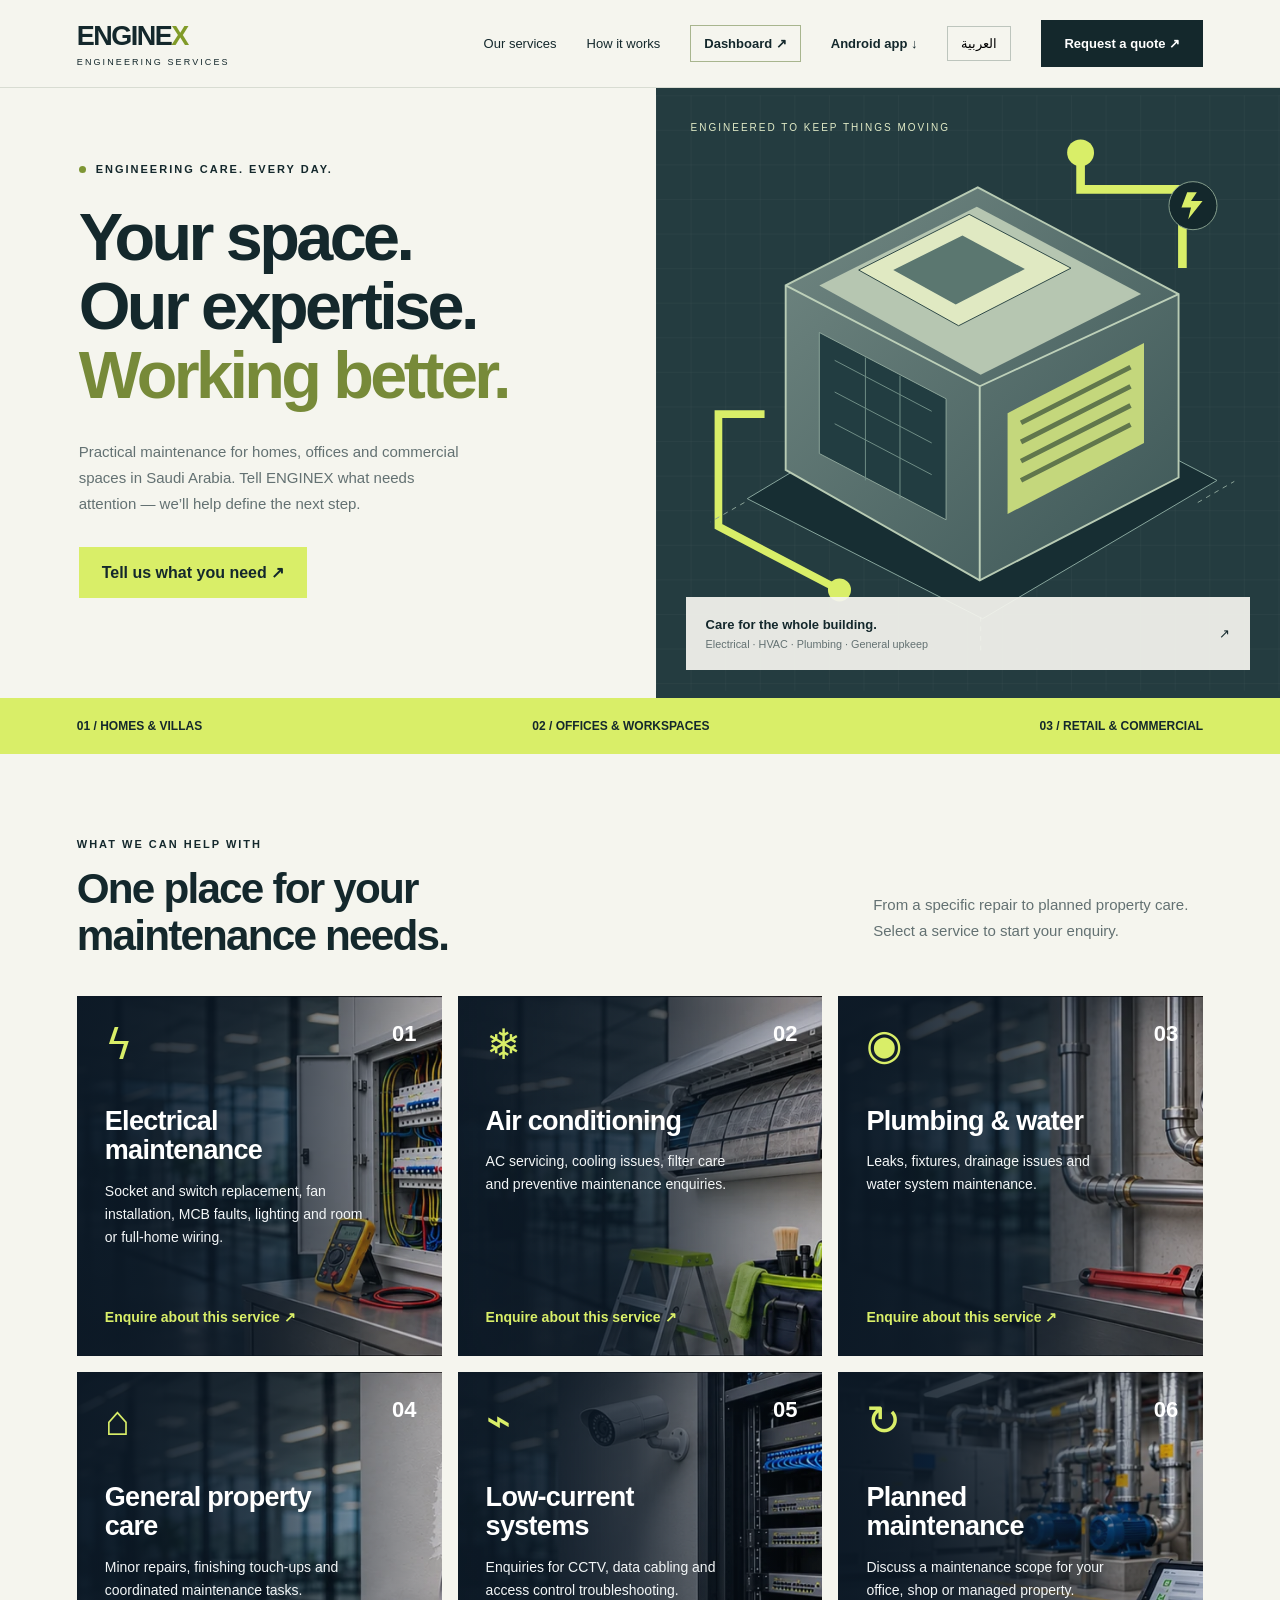
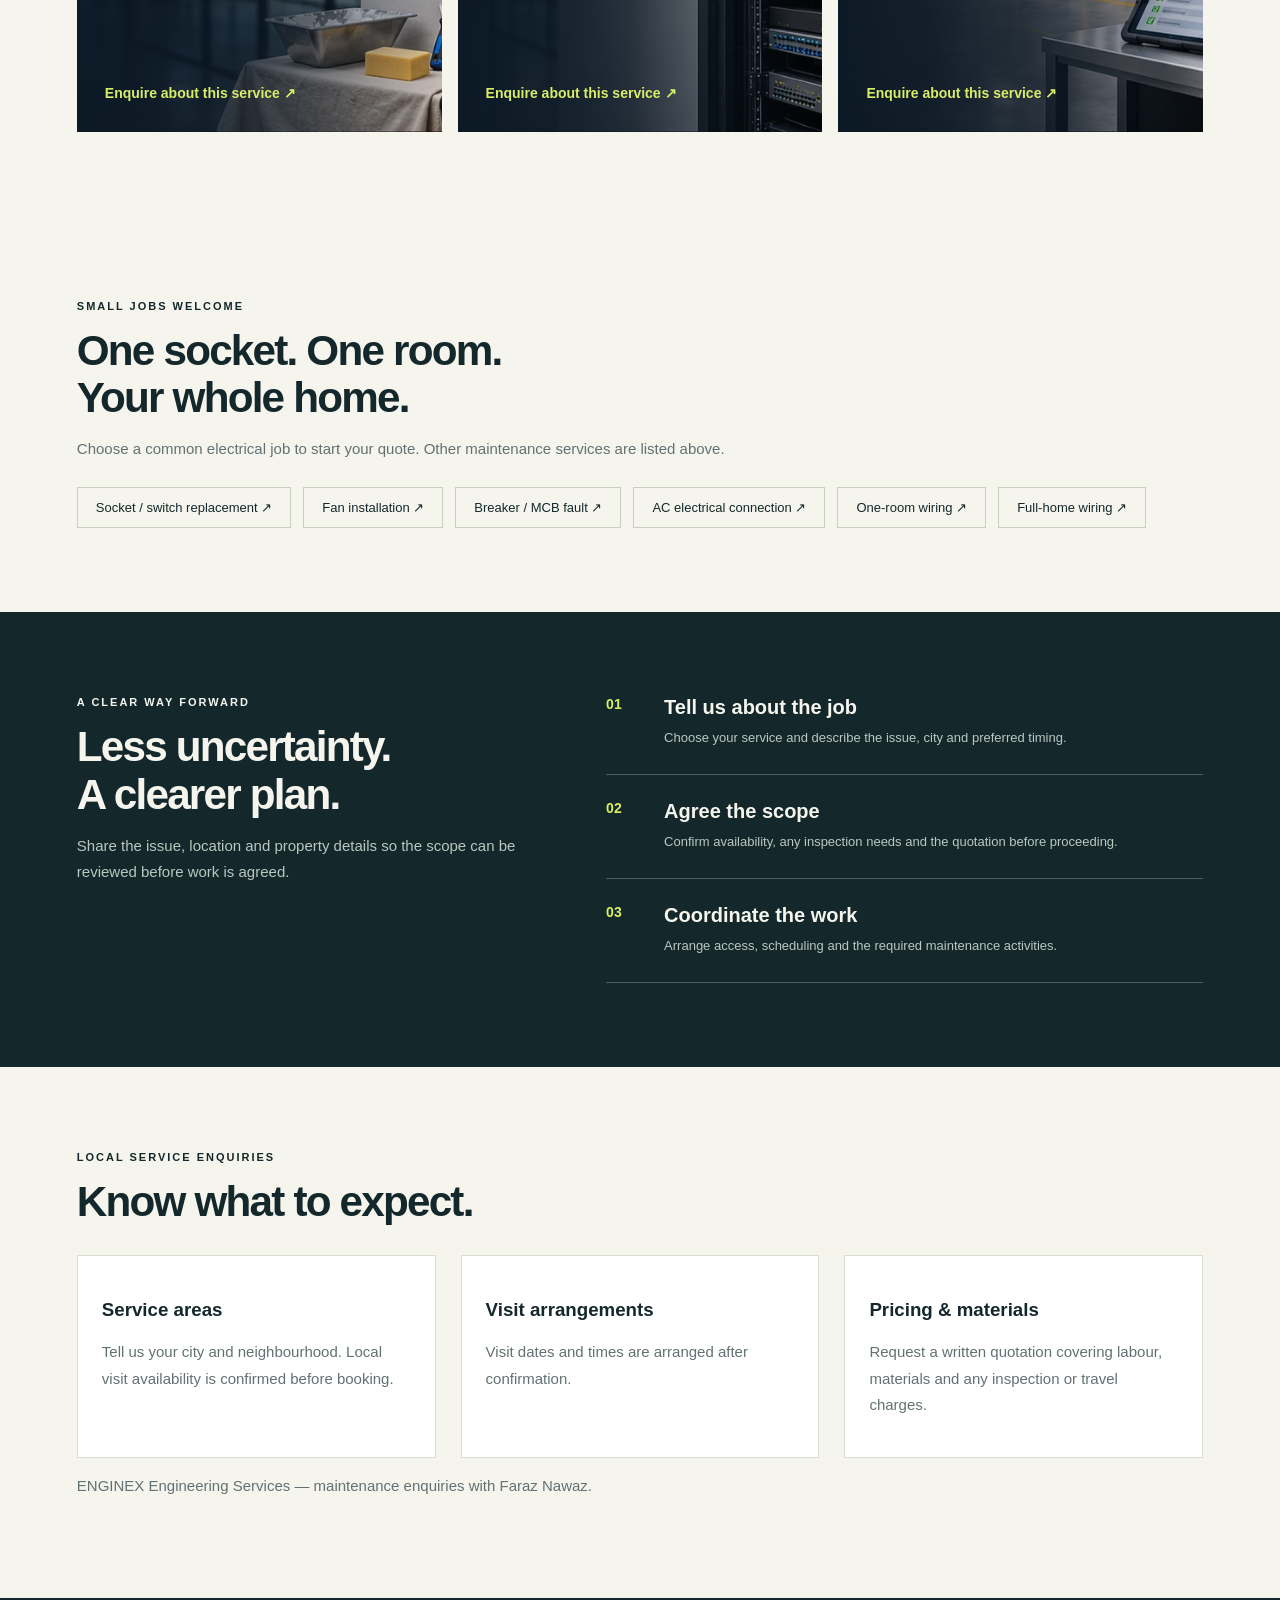
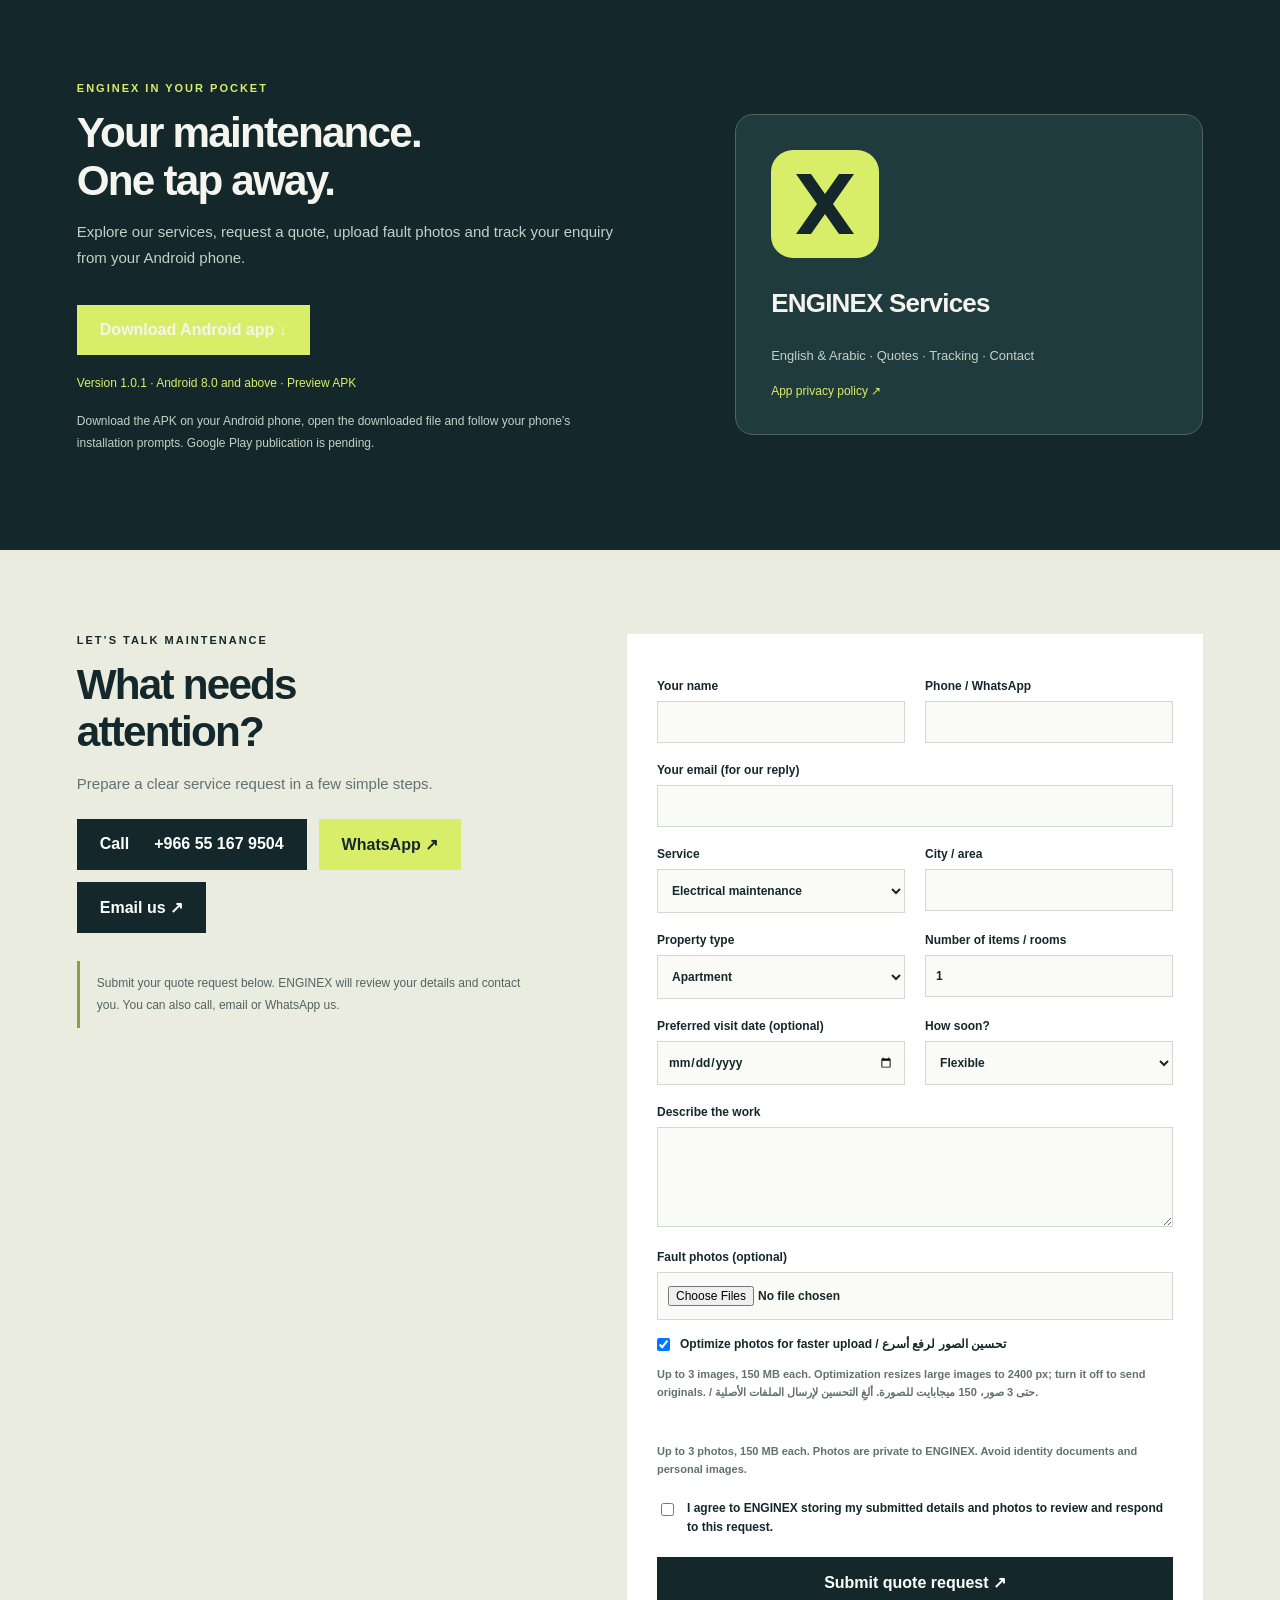
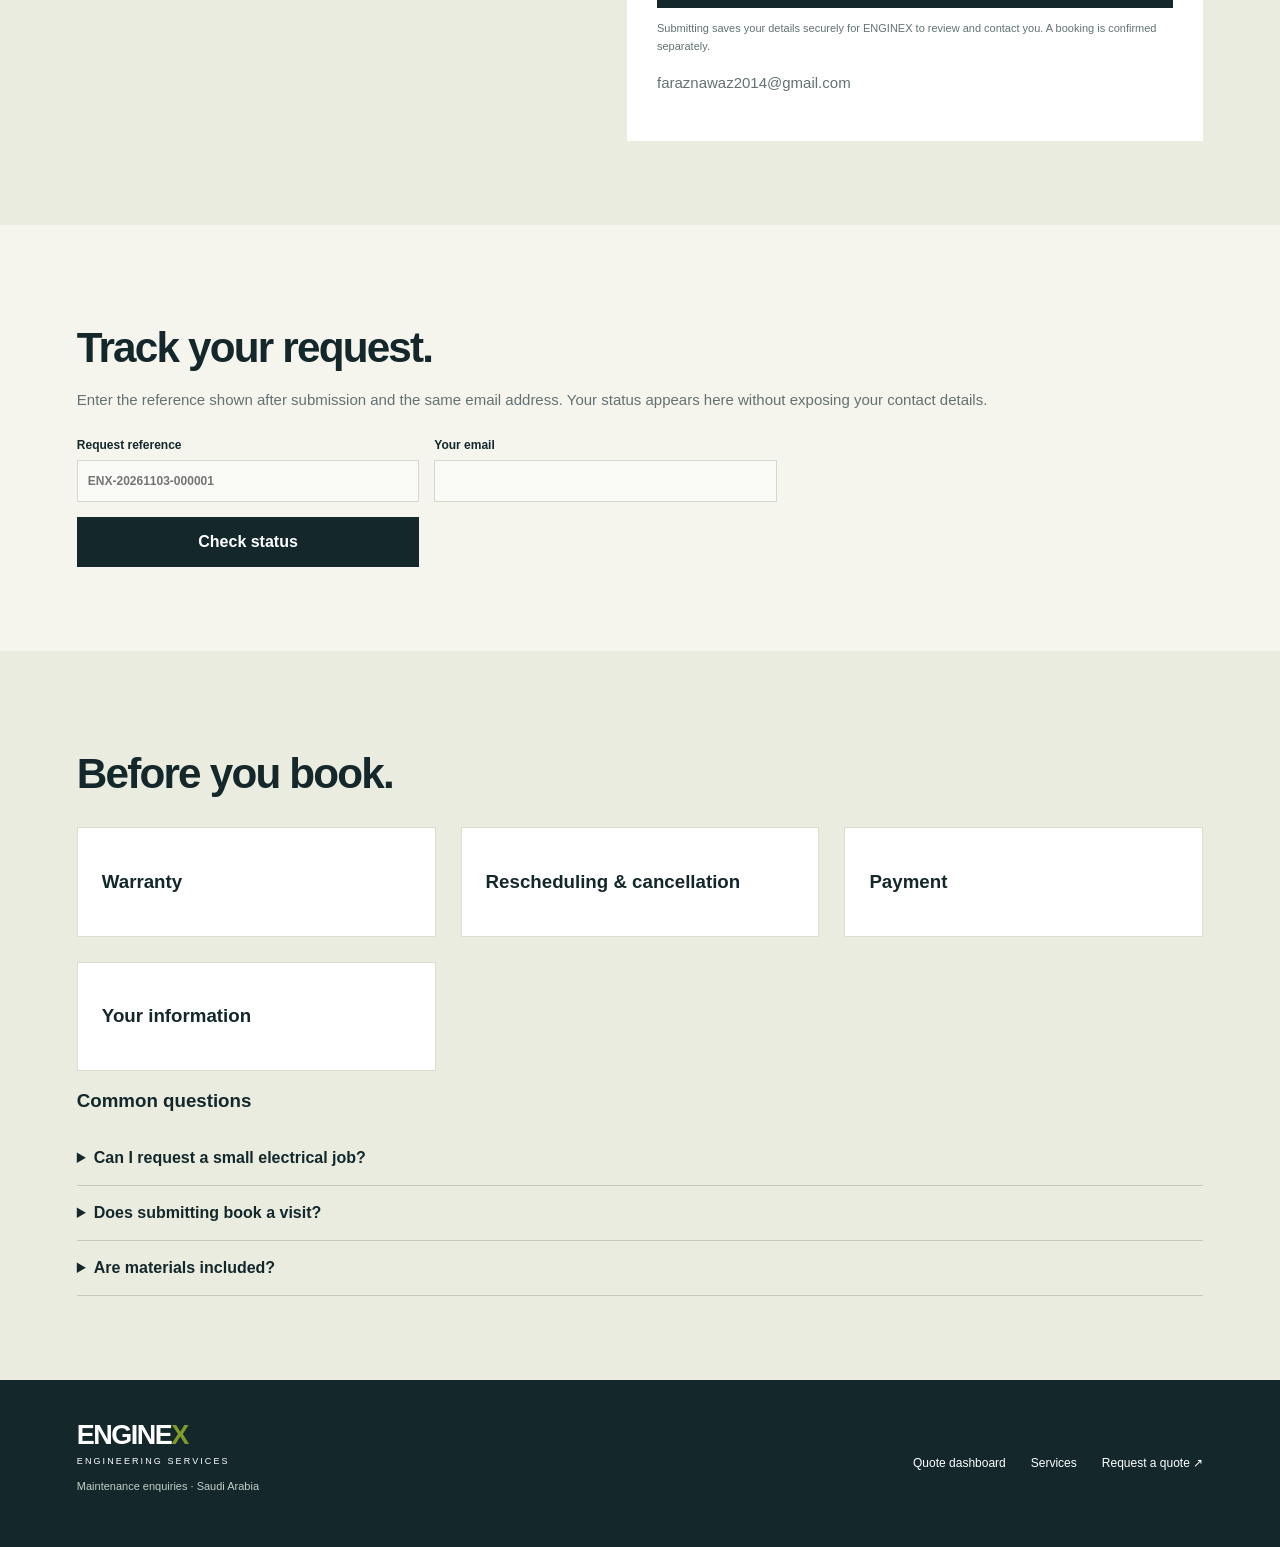
==== commit a434a74f: "Add direct Android APK download option to ENGINEX website" ====
--- a/index.html
+++ b/index.html
@@ -1,12 +1,12 @@
 <!doctype html><html lang="en"><head><meta charset="utf-8"><meta name="viewport" content="width=device-width,initial-scale=1"><meta name="description" content="ENGINEX Engineering Services — electrical, air conditioning, plumbing and property maintenance enquiries in Saudi Arabia."><title>ENGINEX | Engineering & Maintenance</title><style>
 :root{--ink:#14282c;--lime:#d9ee68;--paper:#f5f5ee;--muted:#637172}*{box-sizing:border-box}html{scroll-behavior:smooth;scroll-padding-top:90px}body{margin:0;background:var(--paper);color:var(--ink);font-family:Arial,sans-serif}a{color:inherit;text-decoration:none}button,input,select,textarea{font:inherit}button,a,input,select,textarea{outline-offset:5px}header{height:88px;display:flex;align-items:center;justify-content:space-between;padding:0 6%;background:var(--paper);border-bottom:1px solid #d8dcd2;position:sticky;top:0;z-index:10}.logo{font-size:27px;font-weight:900;letter-spacing:-1.5px}.logo span{color:#819b28}.sublogo{display:block;font-size:9px;letter-spacing:2.1px;font-weight:500;margin-top:5px}nav{display:flex;align-items:center;gap:30px;font-size:13px}.btn{border:0;background:var(--lime);padding:16px 23px;display:inline-flex;justify-content:center;align-items:center;gap:25px;font-weight:700;cursor:pointer}.dark{background:var(--ink);color:white}.lang{background:none;border:1px solid #bdc5bd;padding:9px 13px;cursor:pointer}.hero{display:grid;grid-template-columns:1.05fr 1fr;min-height:610px}.hero-copy{padding:75px 9% 62px 12%}.eyebrow{font-size:11px;text-transform:uppercase;letter-spacing:2px;font-weight:700;display:flex;align-items:center;gap:10px}.dot{height:7px;width:7px;background:#7e9634;border-radius:50%}h1{font-size:clamp(45px,5.2vw,76px);line-height:1.04;letter-spacing:-3.6px;margin:28px 0}h1 em{font-style:normal;color:#778a39}p{font-size:15px;line-height:1.75;color:var(--muted)}.hero-copy p{max-width:390px;margin-bottom:30px}.hero-art{background:#243c40;position:relative;overflow:hidden;display:flex;align-items:center;justify-content:center;min-height:470px}.hero-art svg{width:100%;height:100%;position:absolute}.art-label{position:absolute;left:35px;top:34px;color:#e2ecc7;font-size:10px;letter-spacing:2px}.art-bottom{position:absolute;bottom:28px;left:30px;right:30px;background:#f5f5eeed;padding:20px;display:flex;justify-content:space-between;align-items:center;font-size:13px}.art-bottom small{display:block;color:var(--muted);margin-top:6px}.strip{background:var(--lime);padding:21px 6%;display:flex;justify-content:space-between;gap:20px;font-size:12px;font-weight:700}.section{padding:84px 6%}.section-head{display:flex;justify-content:space-between;align-items:end;gap:30px;margin-bottom:36px}h2{font-size:clamp(32px,3.3vw,47px);letter-spacing:-1.8px;line-height:1.12;margin:15px 0 0}.section-head p{max-width:330px}.cards{display:grid;grid-template-columns:repeat(3,1fr);gap:16px}.card{background:#fff;padding:30px;min-height:255px;border:1px solid #dfe3d8;position:relative}.icon{font-size:29px;color:#728c2c}.card h3{font-size:21px;margin:25px 0 10px;letter-spacing:-.5px}.card p{font-size:13px;margin:0 0 25px}.card a{font-size:12px;font-weight:700}.number{position:absolute;right:25px;top:28px;color:#a0aaa3;font-size:11px}.process{background:var(--ink);color:var(--paper);display:grid;grid-template-columns:1fr 1.3fr;gap:70px}.process p{color:#bbc7c0}.steps{display:grid;gap:25px}.step{display:grid;grid-template-columns:40px 1fr;gap:18px;border-bottom:1px solid #4d5e5f;padding-bottom:24px}.step b{color:var(--lime);font-size:14px}.step h3{margin:0;font-size:20px}.step p{margin:8px 0 0;font-size:13px}.audience{display:flex;gap:12px;flex-wrap:wrap;margin-top:30px}.pill{border:1px solid #c8cfc3;padding:12px 18px;font-size:13px}.quote{display:grid;grid-template-columns:1fr 1.2fr;gap:70px;background:#e9ecdf}.quote p{max-width:370px}.note{border-left:3px solid #8b9e47;padding:12px 17px;font-size:12px;margin-top:28px;line-height:1.8;color:#556362}.form{background:white;padding:30px}.fields{display:grid;grid-template-columns:1fr 1fr;gap:20px}label{font-size:12px;font-weight:700;display:block}input,select,textarea{width:100%;padding:13px 10px;margin-top:8px;border:1px solid #d2d9ce;background:#fafbf7;color:var(--ink)}textarea{min-height:100px;resize:vertical}.wide{grid-column:1/-1}.form .btn{width:100%;margin-top:20px}.form small{display:block;font-size:11px;color:var(--muted);line-height:1.6;margin-top:12px}#result{white-space:pre-wrap;font-size:13px;line-height:1.6;background:var(--paper);padding:18px}footer{background:var(--ink);color:white;padding:40px 6%;display:flex;justify-content:space-between;gap:25px;align-items:center}footer p{font-size:11px;color:#c2cec6}.foot-links{font-size:12px;display:flex;gap:25px}[dir=rtl] h1{letter-spacing:0}[dir=rtl] .hero-copy{padding:75px 12% 62px 9%}[dir=rtl] .note{border-left:0;border-right:3px solid #8b9e47}@media(max-width:800px){header{height:75px}nav{gap:12px}nav>a:not(.btn){display:none}nav .btn{padding:12px;font-size:11px}.hero{grid-template-columns:1fr}.hero-copy{padding:48px 6%}h1{letter-spacing:-2px}.hero-art{min-height:390px}.strip{flex-wrap:wrap;font-size:11px}.section{padding:55px 6%}.cards{grid-template-columns:1fr 1fr}.process,.quote{grid-template-columns:1fr;gap:30px}.section-head{display:block}.fields{grid-template-columns:1fr}.wide{grid-column:auto}footer{align-items:start;flex-direction:column}}@media(max-width:470px){.cards{grid-template-columns:1fr}.card{min-height:210px}.logo{font-size:23px}.sublogo{font-size:7px}.form{padding:22px}}
-.contact-actions{display:flex;flex-wrap:wrap;gap:12px;margin:22px 0}.contact-actions a{overflow-wrap:anywhere}.foot-links{flex-wrap:wrap}a[href^="mailto:"]{overflow-wrap:anywhere}nav .dashboard-link{border:1px solid #a8b58e;padding:10px 13px;font-weight:700;white-space:nowrap}@media(max-width:800px){nav>a.dashboard-link{display:inline-flex}header{height:auto;min-height:75px;padding-top:14px;padding-bottom:14px;gap:12px;flex-wrap:wrap}nav{flex-wrap:wrap}} .hero-media-layer{position:absolute;inset:0;z-index:1;background:#203b3d}.hero-custom-media{display:block;width:100%;height:100%;object-fit:cover}.hero-custom-media[hidden]{display:none!important}.has-custom-media>svg,.has-custom-media>.art-label{visibility:hidden}.has-custom-media>.art-bottom{z-index:3;pointer-events:none}.hero-slide-caption{position:absolute;z-index:3;left:20px;top:20px;bottom:auto;max-width:calc(100% - 270px);background:#14282ce8;color:#d9ee68;padding:10px 13px;font-size:11px;font-weight:700;letter-spacing:1.2px;line-height:1.5;pointer-events:none}@media(max-width:600px){.hero-slide-caption{top:78px;left:18px;max-width:calc(100% - 36px)}}.hero-slide-caption:empty{display:none}.hero-media-nav{position:absolute;top:18px;right:18px;z-index:4;display:flex;align-items:center;gap:8px;padding:8px;background:#f5f5eeed;color:#14282c;font-size:12px}.hero-media-nav button{border:0;padding:9px;background:#d9ee68;cursor:pointer}.hero-custom-media[controls]{padding-bottom:120px} .info-grid,.examples-grid{display:grid;grid-template-columns:repeat(3,1fr);gap:25px;margin-top:30px}.info-grid article,.work-example{padding:24px;background:#fff;border:1px solid #d8dfd0}.job-options{display:flex;flex-wrap:wrap;gap:12px;margin-top:25px}.consent{display:flex;align-items:flex-start;gap:10px;line-height:1.6}.consent input{width:auto;margin-top:4px}.before-after{display:grid;grid-template-columns:1fr 1fr;gap:10px}.before-after figure{margin:0}.before-after img{width:100%;height:190px;object-fit:cover}.before-after figcaption{font-size:12px;padding:8px}.terms{background:#e9ecdf}.terms details{padding:18px 0;border-bottom:1px solid #c3ccba}.terms summary{cursor:pointer;font-weight:bold}.track-form{max-width:700px;display:grid;grid-template-columns:1fr 1fr;gap:15px;margin-top:25px}.mobile-contact{display:none}[hidden]{display:none!important}@media(max-width:800px){.info-grid,.examples-grid{grid-template-columns:1fr}.track-form{grid-template-columns:1fr}body{padding-bottom:65px}.mobile-contact{display:flex;position:fixed;bottom:0;left:0;right:0;z-index:20;gap:1px;background:#14282c;padding:8px}.mobile-contact a{flex:1;background:#d9ee68;color:#14282c;text-align:center;padding:13px 5px;font-size:12px;font-weight:bold}} .card.service-image-card{min-height:360px;padding:28px;display:flex;flex-direction:column;background-color:#142632;color:white;border:0;overflow:hidden}.service-image-card .icon{color:#d9ee68;font-size:42px;line-height:1;margin-bottom:35px;width:50px;height:48px}.service-image-card .number{top:25px;right:25px;color:#fff;font-size:22px;font-weight:700}.service-image-card h3{font-size:27px;line-height:1.1;max-width:82%;margin:0 0 14px;color:white;letter-spacing:-.7px}.service-image-card p{font-size:14px;line-height:1.65;max-width:84%;color:#f3f6f7;margin:0 0 22px}.service-image-card a{font-size:14px;color:#d9ee68;margin-top:auto;font-weight:700;line-height:1.5}.service-image-card a:hover{text-decoration:underline}.service-image-card a:focus-visible{outline:2px solid #d9ee68}[dir=rtl] .service-image-card .number{right:auto;left:25px}@media(max-width:800px){.card.service-image-card{min-height:365px;padding:24px}.service-image-card h3{font-size:25px}}@media(max-width:470px){.card.service-image-card{min-height:350px}} .quote-confirmation{background:#14282c;color:white;border-top:6px solid #d9ee68;padding:26px;margin-bottom:25px}.quote-confirmation p,.quote-confirmation small{color:#d6e0d5}.quote-confirmation h3{font-size:26px;margin:16px 0}.quote-confirmation strong{display:block;font-family:monospace;font-size:clamp(17px,2vw,26px);color:#d9ee68;overflow-wrap:anywhere;padding:18px 0;letter-spacing:1px}.quote-confirmation .btn{width:auto;margin:0;padding:13px}.quote-confirmation .dark{border:1px solid #d9ee68}.quote-confirmation .eyebrow{color:#d9ee68}#submission-status[data-saved="false"]{color:#a32d21}</style><link rel="stylesheet" href="operations.css?v=jobs-1"></head><body><header><a class="logo" href="#">ENGINE<span>X</span><small class="sublogo">ENGINEERING SERVICES</small></a><nav><a href="#services" data-en="Our services" data-ar="خدماتنا">Our services</a><a href="#approach" data-en="How it works" data-ar="كيف نعمل">How it works</a><a class="dashboard-link" href="dashboard.html" data-en="Dashboard ↗" data-ar="لوحة التحكم ↖">Dashboard ↗</a><button class="lang" id="language">العربية</button><a class="btn dark" href="#contact" data-en="Request a quote ↗" data-ar="اطلب عرض سعر ↖">Request a quote ↗</a></nav></header>
+.contact-actions{display:flex;flex-wrap:wrap;gap:12px;margin:22px 0}.contact-actions a{overflow-wrap:anywhere}.foot-links{flex-wrap:wrap}a[href^="mailto:"]{overflow-wrap:anywhere}nav .dashboard-link{border:1px solid #a8b58e;padding:10px 13px;font-weight:700;white-space:nowrap}@media(max-width:800px){nav>a.dashboard-link{display:inline-flex}header{height:auto;min-height:75px;padding-top:14px;padding-bottom:14px;gap:12px;flex-wrap:wrap}nav{flex-wrap:wrap}} .hero-media-layer{position:absolute;inset:0;z-index:1;background:#203b3d}.hero-custom-media{display:block;width:100%;height:100%;object-fit:cover}.hero-custom-media[hidden]{display:none!important}.has-custom-media>svg,.has-custom-media>.art-label{visibility:hidden}.has-custom-media>.art-bottom{z-index:3;pointer-events:none}.hero-slide-caption{position:absolute;z-index:3;left:20px;top:20px;bottom:auto;max-width:calc(100% - 270px);background:#14282ce8;color:#d9ee68;padding:10px 13px;font-size:11px;font-weight:700;letter-spacing:1.2px;line-height:1.5;pointer-events:none}@media(max-width:600px){.hero-slide-caption{top:78px;left:18px;max-width:calc(100% - 36px)}}.hero-slide-caption:empty{display:none}.hero-media-nav{position:absolute;top:18px;right:18px;z-index:4;display:flex;align-items:center;gap:8px;padding:8px;background:#f5f5eeed;color:#14282c;font-size:12px}.hero-media-nav button{border:0;padding:9px;background:#d9ee68;cursor:pointer}.hero-custom-media[controls]{padding-bottom:120px} .info-grid,.examples-grid{display:grid;grid-template-columns:repeat(3,1fr);gap:25px;margin-top:30px}.info-grid article,.work-example{padding:24px;background:#fff;border:1px solid #d8dfd0}.job-options{display:flex;flex-wrap:wrap;gap:12px;margin-top:25px}.consent{display:flex;align-items:flex-start;gap:10px;line-height:1.6}.consent input{width:auto;margin-top:4px}.before-after{display:grid;grid-template-columns:1fr 1fr;gap:10px}.before-after figure{margin:0}.before-after img{width:100%;height:190px;object-fit:cover}.before-after figcaption{font-size:12px;padding:8px}.terms{background:#e9ecdf}.terms details{padding:18px 0;border-bottom:1px solid #c3ccba}.terms summary{cursor:pointer;font-weight:bold}.track-form{max-width:700px;display:grid;grid-template-columns:1fr 1fr;gap:15px;margin-top:25px}.mobile-contact{display:none}[hidden]{display:none!important}@media(max-width:800px){.info-grid,.examples-grid{grid-template-columns:1fr}.track-form{grid-template-columns:1fr}body{padding-bottom:65px}.mobile-contact{display:flex;position:fixed;bottom:0;left:0;right:0;z-index:20;gap:1px;background:#14282c;padding:8px}.mobile-contact a{flex:1;background:#d9ee68;color:#14282c;text-align:center;padding:13px 5px;font-size:12px;font-weight:bold}} .card.service-image-card{min-height:360px;padding:28px;display:flex;flex-direction:column;background-color:#142632;color:white;border:0;overflow:hidden}.service-image-card .icon{color:#d9ee68;font-size:42px;line-height:1;margin-bottom:35px;width:50px;height:48px}.service-image-card .number{top:25px;right:25px;color:#fff;font-size:22px;font-weight:700}.service-image-card h3{font-size:27px;line-height:1.1;max-width:82%;margin:0 0 14px;color:white;letter-spacing:-.7px}.service-image-card p{font-size:14px;line-height:1.65;max-width:84%;color:#f3f6f7;margin:0 0 22px}.service-image-card a{font-size:14px;color:#d9ee68;margin-top:auto;font-weight:700;line-height:1.5}.service-image-card a:hover{text-decoration:underline}.service-image-card a:focus-visible{outline:2px solid #d9ee68}[dir=rtl] .service-image-card .number{right:auto;left:25px}@media(max-width:800px){.card.service-image-card{min-height:365px;padding:24px}.service-image-card h3{font-size:25px}}@media(max-width:470px){.card.service-image-card{min-height:350px}} .quote-confirmation{background:#14282c;color:white;border-top:6px solid #d9ee68;padding:26px;margin-bottom:25px}.quote-confirmation p,.quote-confirmation small{color:#d6e0d5}.quote-confirmation h3{font-size:26px;margin:16px 0}.quote-confirmation strong{display:block;font-family:monospace;font-size:clamp(17px,2vw,26px);color:#d9ee68;overflow-wrap:anywhere;padding:18px 0;letter-spacing:1px}.quote-confirmation .btn{width:auto;margin:0;padding:13px}.quote-confirmation .dark{border:1px solid #d9ee68}.quote-confirmation .eyebrow{color:#d9ee68}#submission-status[data-saved="false"]{color:#a32d21}.android-app-section{display:grid;grid-template-columns:1.3fr 1fr;gap:50px;align-items:center;background:#14282c;color:#f5f5ee}.android-app-section .eyebrow{color:#d9ee68}.android-app-copy>p{max-width:550px;color:#c6d0c4}.android-app-copy .btn{margin:18px 0}.android-app-meta{display:block;color:#d9ee68;font-size:12px;line-height:1.7}.android-app-copy .android-install-help{font-size:12px;line-height:1.8;margin-top:18px}.android-app-card{padding:35px;background:#203b3d;border:1px solid #52655c;border-radius:18px}.android-app-card h3{font-size:26px;letter-spacing:-.8px}.android-app-card p{font-size:13px;color:#c6d0c4}.android-app-card a{font-size:12px;color:#d9ee68}.android-nav-link{font-weight:bold;white-space:nowrap}@media(max-width:800px){.android-app-section{grid-template-columns:1fr;gap:30px}nav>a.android-nav-link{display:inline-flex}.android-app-card{padding:25px}} </style><link rel="stylesheet" href="operations.css?v=jobs-1"></head><body><header><a class="logo" href="#">ENGINE<span>X</span><small class="sublogo">ENGINEERING SERVICES</small></a><nav><a href="#services" data-en="Our services" data-ar="خدماتنا">Our services</a><a href="#approach" data-en="How it works" data-ar="كيف نعمل">How it works</a><a class="dashboard-link" href="dashboard.html" data-en="Dashboard ↗" data-ar="لوحة التحكم ↖">Dashboard ↗</a><a class="android-nav-link" href="#android-app" data-en="Android app ↓" data-ar="تطبيق أندرويد ↓">Android app ↓</a><button class="lang" id="language">العربية</button><a class="btn dark" href="#contact" data-en="Request a quote ↗" data-ar="اطلب عرض سعر ↖">Request a quote ↗</a></nav></header>
 <main><section class="hero"><div class="hero-copy"><div class="eyebrow"><span class="dot"></span><span data-en="ENGINEERING CARE. EVERY DAY." data-ar="عناية هندسية. كل يوم.">ENGINEERING CARE. EVERY DAY.</span></div><h1 data-en="Your space.<br>Our expertise.<br><em>Working better.</em>" data-ar="مساحتك.<br>خبرتنا.<br><em>أداء أفضل.</em>">Your space.<br>Our expertise.<br><em>Working better.</em></h1><p data-en="Practical maintenance for homes, offices and commercial spaces in Saudi Arabia. Tell ENGINEX what needs attention — we’ll help define the next step." data-ar="صيانة عملية للمنازل والمكاتب والمنشآت التجارية في المملكة العربية السعودية. أخبر إنجنكس بما يحتاج إلى عناية لتحديد الخطوة التالية.">Practical maintenance for homes, offices and commercial spaces in Saudi Arabia. Tell ENGINEX what needs attention — we’ll help define the next step.</p><a href="#contact" class="btn" data-en="Tell us what you need ↗" data-ar="أخبرنا باحتياجك ↖">Tell us what you need ↗</a></div><div class="hero-art" role="img" aria-label="Architectural illustration of building maintenance systems"><span class="art-label">ENGINEERED TO KEEP THINGS MOVING</span><svg viewBox="0 0 650 620" fill="none" aria-hidden="true"><defs><pattern id="grid" width="36" height="36" patternUnits="userSpaceOnUse"><path d="M36 0H0V36" stroke="#6c8584" stroke-opacity=".16"/></pattern><linearGradient id="wall" x2="1" y2="1"><stop stop-color="#718782"/><stop offset="1" stop-color="#3d5757"/></linearGradient></defs><path fill="url(#grid)" d="M0 0h650v620H0z"/><path d="M95 420 340 545 584 401 339 274Z" fill="#172e33" stroke="#8caaa0"/><path d="M135 390V198L335 96 544 207V398L337 505Z" fill="url(#wall)" stroke="#b8cbb4" stroke-width="2"/><path d="m135 198 202 105 207-96M337 303v202" stroke="#bdd0b9" stroke-width="2"/><path d="m170 198 164-82 171 91-167 84Z" fill="#b6c6b1"/><path d="M170 247v126l132 69V316Z" fill="#223d41" stroke="#8fa79b"/><path d="m186 276 101 53m-101-20 101 53m-101-20 101 53M218 273v128m36-109v128" stroke="#729188"/><path d="m366 331 142-73v104l-142 74Z" fill="#c4d77c"/><path d="m380 341 114-58m-114 78 114-58m-114 78 114-58m-114 78 114-58" stroke="#61774c" stroke-width="5"/><path d="m211 182 115-58 106 56-117 60Z" fill="#e0e9c2" stroke="#294443"/><path d="m247 182 72-36 65 35-72 37Z" fill="#5b7770"/><path d="M548 180V98H442V60" stroke="#d9ee68" stroke-width="9"/><circle cx="442" cy="60" r="14" fill="#d9ee68"/><path d="M113 332H65v117l126 66" stroke="#d9ee68" stroke-width="8"/><circle cx="191" cy="515" r="12" fill="#d9ee68"/><path d="m564 424 38-22m-264 141v35M92 424l-35 20" stroke="#8fa79b" stroke-dasharray="5 5"/><circle cx="559" cy="115" r="25" fill="#14282c" stroke="#88a18f"/><path d="m553 101-6 16h10l-3 12 15-19h-12l6-9Z" fill="#d9ee68"/></svg><div class="art-bottom"><div><strong data-en="Care for the whole building." data-ar="عناية بكامل المبنى.">Care for the whole building.</strong><small data-en="Electrical · HVAC · Plumbing · General upkeep" data-ar="كهرباء · تكييف · سباكة · صيانة عامة">Electrical · HVAC · Plumbing · General upkeep</small></div><span>↗</span></div></div></section>
 <div class="strip"><span data-en="01 / HOMES & VILLAS" data-ar="01 / المنازل والفلل">01 / HOMES & VILLAS</span><span data-en="02 / OFFICES & WORKSPACES" data-ar="02 / المكاتب ومساحات العمل">02 / OFFICES & WORKSPACES</span><span data-en="03 / RETAIL & COMMERCIAL" data-ar="03 / المتاجر والمنشآت التجارية">03 / RETAIL & COMMERCIAL</span></div>
 <section class="section" id="services"><div class="section-head"><div><div class="eyebrow" data-en="WHAT WE CAN HELP WITH" data-ar="كيف يمكننا مساعدتك">WHAT WE CAN HELP WITH</div><h2 data-en="One place for your<br>maintenance needs." data-ar="وجهة واحدة<br>لاحتياجات الصيانة.">One place for your<br>maintenance needs.</h2></div><p data-en="From a specific repair to planned property care. Select a service to start your enquiry." data-ar="من إصلاح محدد إلى العناية المخططة بالعقار. اختر الخدمة لبدء استفسارك.">From a specific repair to planned property care. Select a service to start your enquiry.</p></div><div class="cards" id="cards"></div></section>
 <section class="section" id="small-jobs"><div class="eyebrow" data-en="SMALL JOBS WELCOME" data-ar="نرحب بالأعمال الصغيرة">SMALL JOBS WELCOME</div><h2 data-en="One socket. One room.<br>Your whole home." data-ar="مقبس واحد. غرفة واحدة.<br>منزلك بالكامل.">One socket. One room.<br>Your whole home.</h2><p data-en="Choose a common electrical job to start your quote. Other maintenance services are listed above." data-ar="اختر عملاً كهربائياً شائعاً لبدء طلب عرض السعر. خدمات الصيانة الأخرى مذكورة أعلاه.">Choose a common electrical job to start your quote. Other maintenance services are listed above.</p><div class="job-options"><a class="pill" href="#contact" data-job="Socket / switch replacement" data-en="Socket / switch replacement ↗" data-ar="تغيير مقبس أو مفتاح ↖">Socket / switch replacement ↗</a><a class="pill" href="#contact" data-job="Fan installation" data-en="Fan installation ↗" data-ar="تركيب مروحة ↖">Fan installation ↗</a><a class="pill" href="#contact" data-job="Breaker / MCB fault" data-en="Breaker / MCB fault ↗" data-ar="عطل قاطع كهربائي ↖">Breaker / MCB fault ↗</a><a class="pill" href="#contact" data-job="AC electrical connection" data-en="AC electrical connection ↗" data-ar="توصيل كهرباء المكيف ↖">AC electrical connection ↗</a><a class="pill" href="#contact" data-job="One-room wiring" data-en="One-room wiring ↗" data-ar="تمديدات غرفة واحدة ↖">One-room wiring ↗</a><a class="pill" href="#contact" data-job="Full-home wiring" data-en="Full-home wiring ↗" data-ar="تمديدات منزل كامل ↖">Full-home wiring ↗</a></div></section><section class="section process" id="approach"><div><div class="eyebrow" data-en="A CLEAR WAY FORWARD" data-ar="خطوات واضحة">A CLEAR WAY FORWARD</div><h2 data-en="Less uncertainty.<br>A clearer plan." data-ar="وضوح أكبر.<br>وخطة أفضل.">Less uncertainty.<br>A clearer plan.</h2><p data-en="Share the issue, location and property details so the scope can be reviewed before work is agreed." data-ar="شارك المشكلة والموقع وتفاصيل العقار لمراجعة نطاق العمل قبل الاتفاق عليه.">Share the issue, location and property details so the scope can be reviewed before work is agreed.</p></div><div class="steps"><div class="step"><b>01</b><div><h3 data-en="Tell us about the job" data-ar="أخبرنا عن العمل">Tell us about the job</h3><p data-en="Choose your service and describe the issue, city and preferred timing." data-ar="اختر الخدمة واشرح المشكلة والمدينة والوقت المناسب.">Choose your service and describe the issue, city and preferred timing.</p></div></div><div class="step"><b>02</b><div><h3 data-en="Agree the scope" data-ar="الاتفاق على النطاق">Agree the scope</h3><p data-en="Confirm availability, any inspection needs and the quotation before proceeding." data-ar="تأكيد التوفر والحاجة للمعاينة وعرض السعر قبل البدء.">Confirm availability, any inspection needs and the quotation before proceeding.</p></div></div><div class="step"><b>03</b><div><h3 data-en="Coordinate the work" data-ar="تنسيق التنفيذ">Coordinate the work</h3><p data-en="Arrange access, scheduling and the required maintenance activities." data-ar="تنسيق الدخول والجدول الزمني وأعمال الصيانة المطلوبة.">Arrange access, scheduling and the required maintenance activities.</p></div></div></div></section>
 <section class="section" id="coverage"><div class="eyebrow" data-en="LOCAL SERVICE ENQUIRIES" data-ar="استفسارات الخدمة المحلية">LOCAL SERVICE ENQUIRIES</div><h2 data-en="Know what to expect." data-ar="تعرف على تفاصيل الخدمة.">Know what to expect.</h2><div class="info-grid"><article><h3 data-en="Service areas" data-ar="مناطق الخدمة">Service areas</h3><p data-site-field="areas">Tell us your city and neighbourhood. Local visit availability is confirmed before booking.</p></article><article><h3 data-en="Visit arrangements" data-ar="مواعيد الزيارة">Visit arrangements</h3><p data-site-field="hours">Visit dates and times are arranged after confirmation.</p></article><article><h3 data-en="Pricing & materials" data-ar="الأسعار والمواد">Pricing & materials</h3><p data-site-field="pricing">Request a written quotation covering labour, materials and any inspection or travel charges.</p></article></div><p data-site-field="business">ENGINEX Engineering Services — maintenance enquiries with Faraz Nawaz.</p></section><section class="section" id="work-examples" hidden><div class="eyebrow" data-en="COMPLETED WORK" data-ar="الأعمال المنجزة">COMPLETED WORK</div><h2 data-en="Before & after." data-ar="قبل وبعد.">Before & after.</h2><div class="examples-grid"></div></section><section class="section" id="customer-reviews" hidden><h2 data-en="Customer feedback." data-ar="آراء العملاء.">Customer feedback.</h2><div class="examples-grid"></div></section>
-<section class="section quote" id="contact"><div><div class="eyebrow" data-en="LET’S TALK MAINTENANCE" data-ar="لنتحدث عن الصيانة">LET’S TALK MAINTENANCE</div><h2 data-en="What needs<br>attention?" data-ar="ما الذي يحتاج<br>إلى عناية؟">What needs<br>attention?</h2><p data-en="Prepare a clear service request in a few simple steps." data-ar="جهّز طلب خدمة واضحاً في خطوات بسيطة.">Prepare a clear service request in a few simple steps.</p><div class="contact-actions"><a class="btn dark" href="tel:+966551679504"><span data-en="Call" data-ar="اتصال">Call</span> <bdi dir="ltr">+966 55 167 9504</bdi></a><a class="btn" href="https://wa.me/966551679504" target="_blank" rel="noopener noreferrer" data-en="WhatsApp ↗" data-ar="واتساب ↖">WhatsApp ↗</a><a class="btn dark" href="mailto:faraznawaz2014@gmail.com?subject=ENGINEX%20Service%20enquiry" data-en="Email us ↗" data-ar="راسلنا بالبريد ↖">Email us ↗</a></div><div class="note" data-en="Submit your quote request below. ENGINEX will review your details and contact you. You can also call, email or WhatsApp us." data-ar="أرسل طلب عرض السعر أدناه. ستراجع إنجنكس بياناتك وتتواصل معك. يمكنك أيضاً الاتصال أو مراسلتنا بالبريد أو واتساب.">Submit your quote request below. ENGINEX will review your details and contact you. You can also call, email or WhatsApp us.</div></div><form class="form" id="request"><p id="submission-status" role="status" aria-live="polite"></p><label style="position:absolute;left:-10000px" aria-hidden="true">Website<input name="website" tabindex="-1" autocomplete="off"></label><div class="fields"><label><span data-en="Your name" data-ar="الاسم">Your name</span><input name="customer" required autocomplete="name"></label><label><span data-en="Phone / WhatsApp" data-ar="الهاتف / واتساب">Phone / WhatsApp</span><input name="phone" type="tel" required autocomplete="tel"></label><label class="wide"><span data-en="Your email (for our reply)" data-ar="بريدك الإلكتروني للرد">Your email (for our reply)</span><input name="email" type="email" required autocomplete="email"></label><label><span data-en="Service" data-ar="الخدمة">Service</span><select name="service" id="service" required></select></label><label><span data-en="City / area" data-ar="المدينة / الحي">City / area</span><input name="city" required autocomplete="address-level2"></label><label><span data-en="Property type" data-ar="نوع العقار">Property type</span><select name="property" required><option value="Apartment" data-en="Apartment" data-ar="شقة">Apartment</option><option value="Villa / home" data-en="Villa / home" data-ar="فيلا / منزل">Villa / home</option><option value="Office" data-en="Office" data-ar="مكتب">Office</option><option value="Shop" data-en="Shop" data-ar="محل">Shop</option><option value="Other" data-en="Other" data-ar="أخرى">Other</option></select></label><label><span data-en="Number of items / rooms" data-ar="عدد القطع / الغرف">Number of items / rooms</span><input name="quantity" type="number" min="1" max="999" value="1" required></label><label><span data-en="Preferred visit date (optional)" data-ar="تاريخ الزيارة المفضل (اختياري)">Preferred visit date (optional)</span><input name="preferredDate" type="date"></label><label><span data-en="How soon?" data-ar="درجة الاستعجال">How soon?</span><select name="urgency"><option value="Flexible" data-en="Flexible" data-ar="مرن">Flexible</option><option value="Soon" data-en="Soon" data-ar="قريباً">Soon</option><option value="Urgent" data-en="Urgent — subject to availability" data-ar="عاجل — حسب التوفر">Urgent — subject to availability</option></select></label><label class="wide"><span data-en="Describe the work" data-ar="وصف العمل">Describe the work</span><textarea name="details" required maxlength="5000"></textarea></label><label class="wide"><span data-en="Fault photos (optional)" data-ar="صور العطل (اختيارية)">Fault photos (optional)</span><input name="photos" type="file" multiple accept="image/jpeg,image/png,image/webp"><small data-en="Up to 3 photos, 150 MB each. Photos are private to ENGINEX. Avoid identity documents and personal images." data-ar="حتى 3 صور، بحد أقصى 150 ميجابايت للصورة. الصور خاصة بإنجنكس. تجنب وثائق الهوية والصور الشخصية.">Up to 3 photos, 150 MB each. Photos are private to ENGINEX. Avoid identity documents and personal images.</small></label><label class="wide consent"><input type="checkbox" required><span data-en="I agree to ENGINEX storing my submitted details and photos to review and respond to this request." data-ar="أوافق على حفظ إنجنكس للبيانات والصور المقدمة لمراجعة الطلب والرد عليه.">I agree to ENGINEX storing my submitted details and photos to review and respond to this request.</span></label></div><button class="btn dark" type="submit" data-en="Submit quote request ↗" data-ar="إرسال طلب عرض السعر ↖">Submit quote request ↗</button><small data-en="Submitting saves your details securely for ENGINEX to review and contact you. A booking is confirmed separately." data-ar="يتم حفظ بياناتك لمراجعتها والتواصل معك من إنجنكس. تأكيد الحجز يتم بشكل منفصل.">Submitting saves your details securely for ENGINEX to review and contact you. A booking is confirmed separately.</small><p><a href="mailto:faraznawaz2014@gmail.com">faraznawaz2014@gmail.com</a></p><div id="output" hidden><section id="quote-confirmation" class="quote-confirmation" hidden tabindex="-1" aria-labelledby="confirmation-title"><span class="eyebrow" data-en="REQUEST RECEIVED" data-ar="تم استلام الطلب">REQUEST RECEIVED</span><h3 id="confirmation-title" data-en="Your request is saved." data-ar="تم حفظ طلبك.">Your request is saved.</h3><p data-en="Keep this reference to track your request using the same email address." data-ar="احتفظ بهذا الرقم لتتبع طلبك باستخدام البريد الإلكتروني نفسه.">Keep this reference to track your request using the same email address.</p><strong id="tracking-reference" dir="ltr"></strong><div class="contact-actions"><button type="button" id="copy-reference" class="btn" data-en="Copy reference" data-ar="نسخ رقم الطلب">Copy reference</button><a class="btn dark" href="#track" id="track-saved-request" data-en="Track my request ↗" data-ar="تتبع طلبي ↖">Track my request ↗</a></div><small id="reference-copy-status" role="status"></small></section><a class="btn dark" id="email-request" href="mailto:faraznawaz2014@gmail.com" data-en="Open email app to send ↗" data-ar="افتح البريد لإرسال الطلب ↖">Open email app to send ↗</a><a class="btn" id="whatsapp-request" href="https://wa.me/966551679504" target="_blank" rel="noopener noreferrer" data-en="Open WhatsApp to send ↗" data-ar="افتح واتساب لإرسال الطلب ↖">Open WhatsApp to send ↗</a><pre id="result"></pre><button class="btn" id="copy" type="button" data-en="Copy request" data-ar="نسخ الطلب">Copy request</button><p id="status" role="status"></p></div></form></section><section class="section" id="track"><h2 data-en="Track your request." data-ar="تابع طلبك.">Track your request.</h2><p data-en="Enter the reference shown after submission and the same email address. Your status appears here without exposing your contact details." data-ar="أدخل رقم الطلب والبريد المستخدم عند الإرسال. ستظهر حالة الطلب دون إظهار بيانات التواصل.">Enter the reference shown after submission and the same email address. Your status appears here without exposing your contact details.</p><form id="track-form" class="track-form"><label><span data-en="Request reference" data-ar="رقم الطلب">Request reference</span><input name="reference" required placeholder="ENX-20261103-000001" autocomplete="off"></label><label><span data-en="Your email" data-ar="بريدك الإلكتروني">Your email</span><input name="trackEmail" type="email" required></label><button class="btn dark" data-en="Check status" data-ar="عرض الحالة">Check status</button><p id="track-result" role="status"></p></form></section><section class="section terms" id="service-terms"><h2 data-en="Before you book." data-ar="قبل الحجز.">Before you book.</h2><div class="info-grid"><article><h3 data-en="Warranty" data-ar="الضمان">Warranty</h3><p data-site-field="warranty"></p></article><article><h3 data-en="Rescheduling & cancellation" data-ar="التعديل والإلغاء">Rescheduling & cancellation</h3><p data-site-field="cancellation"></p></article><article><h3 data-en="Payment" data-ar="الدفع">Payment</h3><p data-site-field="payment"></p></article><article><h3 data-en="Your information" data-ar="بياناتك">Your information</h3><p data-site-field="privacy"></p></article></div><h3 data-en="Common questions" data-ar="أسئلة شائعة">Common questions</h3><details><summary data-en="Can I request a small electrical job?" data-ar="هل يمكن طلب عمل كهربائي صغير؟">Can I request a small electrical job?</summary><p data-en="Yes. Choose a socket, fan, breaker, lighting or wiring task and describe the number of items." data-ar="نعم. اختر خدمة المقابس أو المراوح أو القواطع أو الإنارة أو التمديدات وحدد عدد القطع.">Yes. Choose a socket, fan, breaker, lighting or wiring task and describe the number of items.</p></details><details><summary data-en="Does submitting book a visit?" data-ar="هل إرسال الطلب يؤكد الزيارة؟">Does submitting book a visit?</summary><p data-en="Your request is saved for review. The visit and quotation must be confirmed separately." data-ar="يتم حفظ الطلب للمراجعة. يجب تأكيد الموعد وعرض السعر بشكل منفصل.">Your request is saved for review. The visit and quotation must be confirmed separately.</p></details><details><summary data-en="Are materials included?" data-ar="هل المواد مشمولة؟">Are materials included?</summary><p data-en="Confirm material supply, brands and costs in your quotation before work starts." data-ar="تأكد من توريد المواد والعلامات التجارية والتكاليف في عرض السعر قبل بدء العمل.">Confirm material supply, brands and costs in your quotation before work starts.</p></details></section></main><footer><div><a class="logo" href="#">ENGINE<span>X</span><small class="sublogo">ENGINEERING SERVICES</small></a><p data-en="Maintenance enquiries · Saudi Arabia" data-ar="استفسارات الصيانة · المملكة العربية السعودية">Maintenance enquiries · Saudi Arabia</p></div><div class="foot-links"><a href="dashboard.html" data-en="Quote dashboard" data-ar="لوحة طلبات الأسعار">Quote dashboard</a><a href="#services" data-en="Services" data-ar="الخدمات">Services</a><a href="#contact" data-en="Request a quote ↗" data-ar="طلب عرض سعر ↖">Request a quote ↗</a></div></footer><nav class="mobile-contact" aria-label="Quick contact"><a href="tel:+966551679504" data-en="Call" data-ar="اتصال">Call</a><a href="https://wa.me/966551679504" data-en="WhatsApp" data-ar="واتساب">WhatsApp</a><a href="#contact" data-en="Request a quote" data-ar="طلب عرض سعر">Request a quote</a></nav>
+<section class="section android-app-section" id="android-app"><div class="android-app-copy"><div class="eyebrow" data-en="ENGINEX IN YOUR POCKET" data-ar="إنجنكس في متناول يدك">ENGINEX IN YOUR POCKET</div><h2 data-en="Your maintenance.<br>One tap away." data-ar="خدمات الصيانة.<br>بلمسة واحدة.">Your maintenance.<br>One tap away.</h2><p data-en="Explore our services, request a quote, upload fault photos and track your enquiry from your Android phone." data-ar="استعرض خدماتنا واطلب عرض سعر وارفع صور العطل وتتبع طلبك من هاتفك الأندرويد.">Explore our services, request a quote, upload fault photos and track your enquiry from your Android phone.</p><a class="btn" id="download-android-apk" href="assets/enginex-services-1.0.1.apk" download="ENGINEX-Services-1.0.1.apk" data-en="Download Android app ↓" data-ar="تحميل تطبيق أندرويد ↓">Download Android app ↓</a><small class="android-app-meta" data-en="Version 1.0.1 · Android 8.0 and above · Preview APK" data-ar="الإصدار 1.0.1 · أندرويد 8.0 أو أحدث · نسخة تجريبية APK">Version 1.0.1 · Android 8.0 and above · Preview APK</small><p class="android-install-help" data-en="Download the APK on your Android phone, open the downloaded file and follow your phone’s installation prompts. Google Play publication is pending." data-ar="حمّل ملف APK على هاتف أندرويد، ثم افتح الملف واتبع تعليمات التثبيت في هاتفك. النشر على متجر Google Play قيد الانتظار.">Download the APK on your Android phone, open the downloaded file and follow your phone’s installation prompts. Google Play publication is pending.</p></div><div class="android-app-card"><svg viewBox="0 0 108 108" width="108" height="108" aria-hidden="true"><rect width="108" height="108" rx="22" fill="#d9ee68"/><path fill="#14282c" d="M25 24h15l14 20 14-20h15L62 54l21 30H68L54 64 40 84H25l21-30z"/></svg><h3>ENGINEX Services</h3><p data-en="English & Arabic · Quotes · Tracking · Contact" data-ar="العربية والإنجليزية · عروض الأسعار · التتبع · التواصل">English & Arabic · Quotes · Tracking · Contact</p><a href="privacy.html" data-en="App privacy policy ↗" data-ar="سياسة خصوصية التطبيق ↖">App privacy policy ↗</a></div></section><section class="section quote" id="contact"><div><div class="eyebrow" data-en="LET’S TALK MAINTENANCE" data-ar="لنتحدث عن الصيانة">LET’S TALK MAINTENANCE</div><h2 data-en="What needs<br>attention?" data-ar="ما الذي يحتاج<br>إلى عناية؟">What needs<br>attention?</h2><p data-en="Prepare a clear service request in a few simple steps." data-ar="جهّز طلب خدمة واضحاً في خطوات بسيطة.">Prepare a clear service request in a few simple steps.</p><div class="contact-actions"><a class="btn dark" href="tel:+966551679504"><span data-en="Call" data-ar="اتصال">Call</span> <bdi dir="ltr">+966 55 167 9504</bdi></a><a class="btn" href="https://wa.me/966551679504" target="_blank" rel="noopener noreferrer" data-en="WhatsApp ↗" data-ar="واتساب ↖">WhatsApp ↗</a><a class="btn dark" href="mailto:faraznawaz2014@gmail.com?subject=ENGINEX%20Service%20enquiry" data-en="Email us ↗" data-ar="راسلنا بالبريد ↖">Email us ↗</a></div><div class="note" data-en="Submit your quote request below. ENGINEX will review your details and contact you. You can also call, email or WhatsApp us." data-ar="أرسل طلب عرض السعر أدناه. ستراجع إنجنكس بياناتك وتتواصل معك. يمكنك أيضاً الاتصال أو مراسلتنا بالبريد أو واتساب.">Submit your quote request below. ENGINEX will review your details and contact you. You can also call, email or WhatsApp us.</div></div><form class="form" id="request"><p id="submission-status" role="status" aria-live="polite"></p><label style="position:absolute;left:-10000px" aria-hidden="true">Website<input name="website" tabindex="-1" autocomplete="off"></label><div class="fields"><label><span data-en="Your name" data-ar="الاسم">Your name</span><input name="customer" required autocomplete="name"></label><label><span data-en="Phone / WhatsApp" data-ar="الهاتف / واتساب">Phone / WhatsApp</span><input name="phone" type="tel" required autocomplete="tel"></label><label class="wide"><span data-en="Your email (for our reply)" data-ar="بريدك الإلكتروني للرد">Your email (for our reply)</span><input name="email" type="email" required autocomplete="email"></label><label><span data-en="Service" data-ar="الخدمة">Service</span><select name="service" id="service" required></select></label><label><span data-en="City / area" data-ar="المدينة / الحي">City / area</span><input name="city" required autocomplete="address-level2"></label><label><span data-en="Property type" data-ar="نوع العقار">Property type</span><select name="property" required><option value="Apartment" data-en="Apartment" data-ar="شقة">Apartment</option><option value="Villa / home" data-en="Villa / home" data-ar="فيلا / منزل">Villa / home</option><option value="Office" data-en="Office" data-ar="مكتب">Office</option><option value="Shop" data-en="Shop" data-ar="محل">Shop</option><option value="Other" data-en="Other" data-ar="أخرى">Other</option></select></label><label><span data-en="Number of items / rooms" data-ar="عدد القطع / الغرف">Number of items / rooms</span><input name="quantity" type="number" min="1" max="999" value="1" required></label><label><span data-en="Preferred visit date (optional)" data-ar="تاريخ الزيارة المفضل (اختياري)">Preferred visit date (optional)</span><input name="preferredDate" type="date"></label><label><span data-en="How soon?" data-ar="درجة الاستعجال">How soon?</span><select name="urgency"><option value="Flexible" data-en="Flexible" data-ar="مرن">Flexible</option><option value="Soon" data-en="Soon" data-ar="قريباً">Soon</option><option value="Urgent" data-en="Urgent — subject to availability" data-ar="عاجل — حسب التوفر">Urgent — subject to availability</option></select></label><label class="wide"><span data-en="Describe the work" data-ar="وصف العمل">Describe the work</span><textarea name="details" required maxlength="5000"></textarea></label><label class="wide"><span data-en="Fault photos (optional)" data-ar="صور العطل (اختيارية)">Fault photos (optional)</span><input name="photos" type="file" multiple accept="image/jpeg,image/png,image/webp"><small data-en="Up to 3 photos, 150 MB each. Photos are private to ENGINEX. Avoid identity documents and personal images." data-ar="حتى 3 صور، بحد أقصى 150 ميجابايت للصورة. الصور خاصة بإنجنكس. تجنب وثائق الهوية والصور الشخصية.">Up to 3 photos, 150 MB each. Photos are private to ENGINEX. Avoid identity documents and personal images.</small></label><label class="wide consent"><input type="checkbox" required><span data-en="I agree to ENGINEX storing my submitted details and photos to review and respond to this request." data-ar="أوافق على حفظ إنجنكس للبيانات والصور المقدمة لمراجعة الطلب والرد عليه.">I agree to ENGINEX storing my submitted details and photos to review and respond to this request.</span></label></div><button class="btn dark" type="submit" data-en="Submit quote request ↗" data-ar="إرسال طلب عرض السعر ↖">Submit quote request ↗</button><small data-en="Submitting saves your details securely for ENGINEX to review and contact you. A booking is confirmed separately." data-ar="يتم حفظ بياناتك لمراجعتها والتواصل معك من إنجنكس. تأكيد الحجز يتم بشكل منفصل.">Submitting saves your details securely for ENGINEX to review and contact you. A booking is confirmed separately.</small><p><a href="mailto:faraznawaz2014@gmail.com">faraznawaz2014@gmail.com</a></p><div id="output" hidden><section id="quote-confirmation" class="quote-confirmation" hidden tabindex="-1" aria-labelledby="confirmation-title"><span class="eyebrow" data-en="REQUEST RECEIVED" data-ar="تم استلام الطلب">REQUEST RECEIVED</span><h3 id="confirmation-title" data-en="Your request is saved." data-ar="تم حفظ طلبك.">Your request is saved.</h3><p data-en="Keep this reference to track your request using the same email address." data-ar="احتفظ بهذا الرقم لتتبع طلبك باستخدام البريد الإلكتروني نفسه.">Keep this reference to track your request using the same email address.</p><strong id="tracking-reference" dir="ltr"></strong><div class="contact-actions"><button type="button" id="copy-reference" class="btn" data-en="Copy reference" data-ar="نسخ رقم الطلب">Copy reference</button><a class="btn dark" href="#track" id="track-saved-request" data-en="Track my request ↗" data-ar="تتبع طلبي ↖">Track my request ↗</a></div><small id="reference-copy-status" role="status"></small></section><a class="btn dark" id="email-request" href="mailto:faraznawaz2014@gmail.com" data-en="Open email app to send ↗" data-ar="افتح البريد لإرسال الطلب ↖">Open email app to send ↗</a><a class="btn" id="whatsapp-request" href="https://wa.me/966551679504" target="_blank" rel="noopener noreferrer" data-en="Open WhatsApp to send ↗" data-ar="افتح واتساب لإرسال الطلب ↖">Open WhatsApp to send ↗</a><pre id="result"></pre><button class="btn" id="copy" type="button" data-en="Copy request" data-ar="نسخ الطلب">Copy request</button><p id="status" role="status"></p></div></form></section><section class="section" id="track"><h2 data-en="Track your request." data-ar="تابع طلبك.">Track your request.</h2><p data-en="Enter the reference shown after submission and the same email address. Your status appears here without exposing your contact details." data-ar="أدخل رقم الطلب والبريد المستخدم عند الإرسال. ستظهر حالة الطلب دون إظهار بيانات التواصل.">Enter the reference shown after submission and the same email address. Your status appears here without exposing your contact details.</p><form id="track-form" class="track-form"><label><span data-en="Request reference" data-ar="رقم الطلب">Request reference</span><input name="reference" required placeholder="ENX-20261103-000001" autocomplete="off"></label><label><span data-en="Your email" data-ar="بريدك الإلكتروني">Your email</span><input name="trackEmail" type="email" required></label><button class="btn dark" data-en="Check status" data-ar="عرض الحالة">Check status</button><p id="track-result" role="status"></p></form></section><section class="section terms" id="service-terms"><h2 data-en="Before you book." data-ar="قبل الحجز.">Before you book.</h2><div class="info-grid"><article><h3 data-en="Warranty" data-ar="الضمان">Warranty</h3><p data-site-field="warranty"></p></article><article><h3 data-en="Rescheduling & cancellation" data-ar="التعديل والإلغاء">Rescheduling & cancellation</h3><p data-site-field="cancellation"></p></article><article><h3 data-en="Payment" data-ar="الدفع">Payment</h3><p data-site-field="payment"></p></article><article><h3 data-en="Your information" data-ar="بياناتك">Your information</h3><p data-site-field="privacy"></p></article></div><h3 data-en="Common questions" data-ar="أسئلة شائعة">Common questions</h3><details><summary data-en="Can I request a small electrical job?" data-ar="هل يمكن طلب عمل كهربائي صغير؟">Can I request a small electrical job?</summary><p data-en="Yes. Choose a socket, fan, breaker, lighting or wiring task and describe the number of items." data-ar="نعم. اختر خدمة المقابس أو المراوح أو القواطع أو الإنارة أو التمديدات وحدد عدد القطع.">Yes. Choose a socket, fan, breaker, lighting or wiring task and describe the number of items.</p></details><details><summary data-en="Does submitting book a visit?" data-ar="هل إرسال الطلب يؤكد الزيارة؟">Does submitting book a visit?</summary><p data-en="Your request is saved for review. The visit and quotation must be confirmed separately." data-ar="يتم حفظ الطلب للمراجعة. يجب تأكيد الموعد وعرض السعر بشكل منفصل.">Your request is saved for review. The visit and quotation must be confirmed separately.</p></details><details><summary data-en="Are materials included?" data-ar="هل المواد مشمولة؟">Are materials included?</summary><p data-en="Confirm material supply, brands and costs in your quotation before work starts." data-ar="تأكد من توريد المواد والعلامات التجارية والتكاليف في عرض السعر قبل بدء العمل.">Confirm material supply, brands and costs in your quotation before work starts.</p></details></section></main><footer><div><a class="logo" href="#">ENGINE<span>X</span><small class="sublogo">ENGINEERING SERVICES</small></a><p data-en="Maintenance enquiries · Saudi Arabia" data-ar="استفسارات الصيانة · المملكة العربية السعودية">Maintenance enquiries · Saudi Arabia</p></div><div class="foot-links"><a href="dashboard.html" data-en="Quote dashboard" data-ar="لوحة طلبات الأسعار">Quote dashboard</a><a href="#services" data-en="Services" data-ar="الخدمات">Services</a><a href="#contact" data-en="Request a quote ↗" data-ar="طلب عرض سعر ↖">Request a quote ↗</a></div></footer><nav class="mobile-contact" aria-label="Quick contact"><a href="tel:+966551679504" data-en="Call" data-ar="اتصال">Call</a><a href="https://wa.me/966551679504" data-en="WhatsApp" data-ar="واتساب">WhatsApp</a><a href="#contact" data-en="Request a quote" data-ar="طلب عرض سعر">Request a quote</a></nav>
 <script>
 if(location.hash.startsWith("#/admin"))location.replace("dashboard.html");
 
@@ -16,4 +16,4 @@
 try{const data={name:f.get('customer'),phone:f.get('phone'),email:f.get('email'),service:services[f.get('service')][1],city:f.get('city'),details:f.get('details'),property:f.get('property'),quantity:f.get('quantity'),preferredDate:f.get('preferredDate'),urgency:f.get('urgency'),website:f.get('website')||''};const photoFiles=window.quotePhotoPicker?await window.quotePhotoPicker.files():Array.from(e.target.querySelector('[name=photos]').files);if(photoFiles.length>3||photoFiles.some(p=>!p.size||p.size>150*1024*1024||!['image/jpeg','image/png','image/webp'].includes(p.type)))throw Error(ar?'استخدم حتى 3 صور JPG أو PNG أو WebP، بحد أقصى 150 ميجابايت للصورة.':'Use up to 3 JPG, PNG or WebP photos, 150 MB each.');const fingerprint=JSON.stringify({...data,photos:photoFiles.map(p=>[p.name,p.size,p.lastModified])});if(!quoteId||fingerprint!==quoteFingerprint){for(const u of quoteUploads){if(u)fetch(QUOTE_API+'/api/quote-upload?id='+u.id,{method:'DELETE',headers:{Authorization:'Bearer '+u.token}}).catch(()=>{});}quoteUploads=[];quoteId=crypto.randomUUID();quoteFingerprint=fingerprint;}notice.textContent=ar?'جارٍ حفظ الطلب…':'Saving your request…';const uploads=[];for(let i=0;i<photoFiles.length;i++)uploads.push(await uploadPhoto(photoFiles[i],i,photoFiles.length,notice));notice.textContent=ar?'جارٍ حفظ الطلب…':'Saving your request…';const response=await fetch(QUOTE_API+'/api/quotes',{method:'POST',headers:{'Content-Type':'application/json'},body:JSON.stringify({...data,id:quoteId,uploads}),signal:AbortSignal.timeout(30000)});const saved=await response.json();if(!response.ok||!saved.ok)throw Error(saved.error||'Could not save request.');saved.reference=saved.reference||saved.id;if(!/^ENX-\d{8}-\d{6,}$/.test(saved.reference))throw Error(ar?'تعذر تأكيد رقم التتبع. أعد المحاولة.':'Tracking reference was not confirmed. Please retry.');notice.textContent=(ar?'تم حفظ طلبك للمراجعة. رقم الطلب: ':'Your request is saved for review. Reference: ')+(saved.reference);notice.dataset.saved='true';document.querySelector('[name=reference]').value=saved.reference;document.querySelector('[name=trackEmail]').value=data.email;const reference=saved.reference;document.getElementById('tracking-reference').textContent=reference;document.getElementById('reference-copy-status').textContent='';const confirmation=document.getElementById('quote-confirmation');confirmation.hidden=false;confirmation.focus();confirmation.scrollIntoView({behavior:'smooth',block:'center'});document.getElementById('result').textContent='Reference / رقم الطلب: '+reference+'\n\n'+document.getElementById('result').textContent;document.getElementById('email-request').href='mailto:faraznawaz2014@gmail.com?subject='+encodeURIComponent('ENGINEX request '+reference)+'&body='+encodeURIComponent(document.getElementById('result').textContent);document.getElementById('whatsapp-request').href='https://wa.me/966551679504?text='+encodeURIComponent(document.getElementById('result').textContent);}
 catch(error){notice.textContent=ar?'لم يتم تأكيد حفظ الطلب. حاول مجدداً أو تواصل معنا عبر البريد أو واتساب.':'Your request could not be confirmed. Please retry or use the email/WhatsApp options below.';notice.textContent+=' '+(error.message||'');notice.dataset.saved='false';}finally{submit.disabled=false;}
 };document.querySelectorAll('[data-job]').forEach(a=>a.onclick=()=>{document.getElementById('service').value='0';document.querySelector('[name=details]').value=a.dataset.job});document.getElementById('copy').onclick=async()=>{try{await navigator.clipboard.writeText(document.getElementById('result').textContent);document.getElementById('status').textContent=ar?'تم نسخ الطلب. لم يتم إرساله.':'Request copied. It has not been sent.'}catch{document.getElementById('status').textContent=ar?'حدد نص الطلب وانسخه يدوياً.':'Select the request text and copy it manually.'}};
-</script><script src="hero-media.js?v=business-upgrade-1" defer></script><script src="job-documents.js?v=jobs-1" defer></script><script src="request-extras.js?v=jobs-1" defer></script><script src="site-content.js?v=jobs-1" defer></script></body></html>
+</script><script src="hero-media.js?v=business-upgrade-1" defer></script><script src="job-documents.js?v=jobs-1" defer></script><script src="request-extras.js?v=jobs-2" defer></script><script src="site-content.js?v=jobs-1" defer></script></body></html>
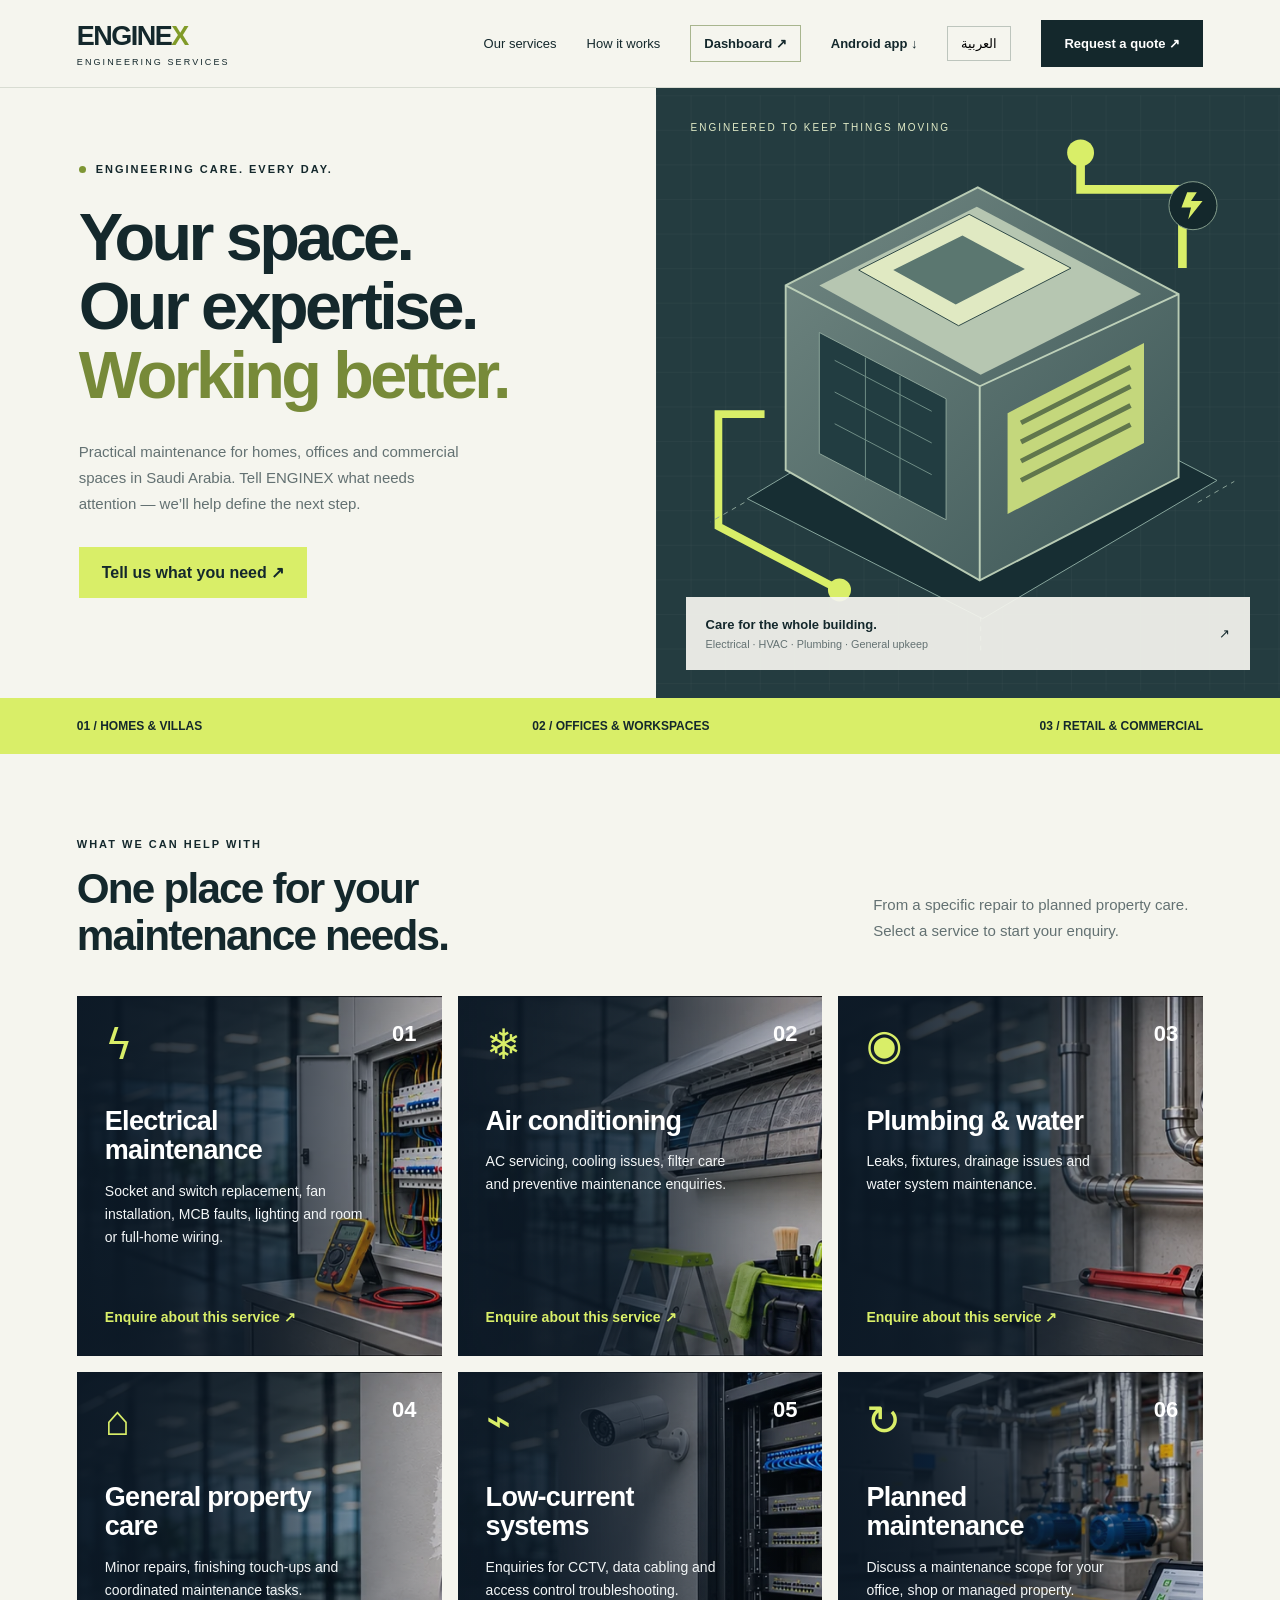
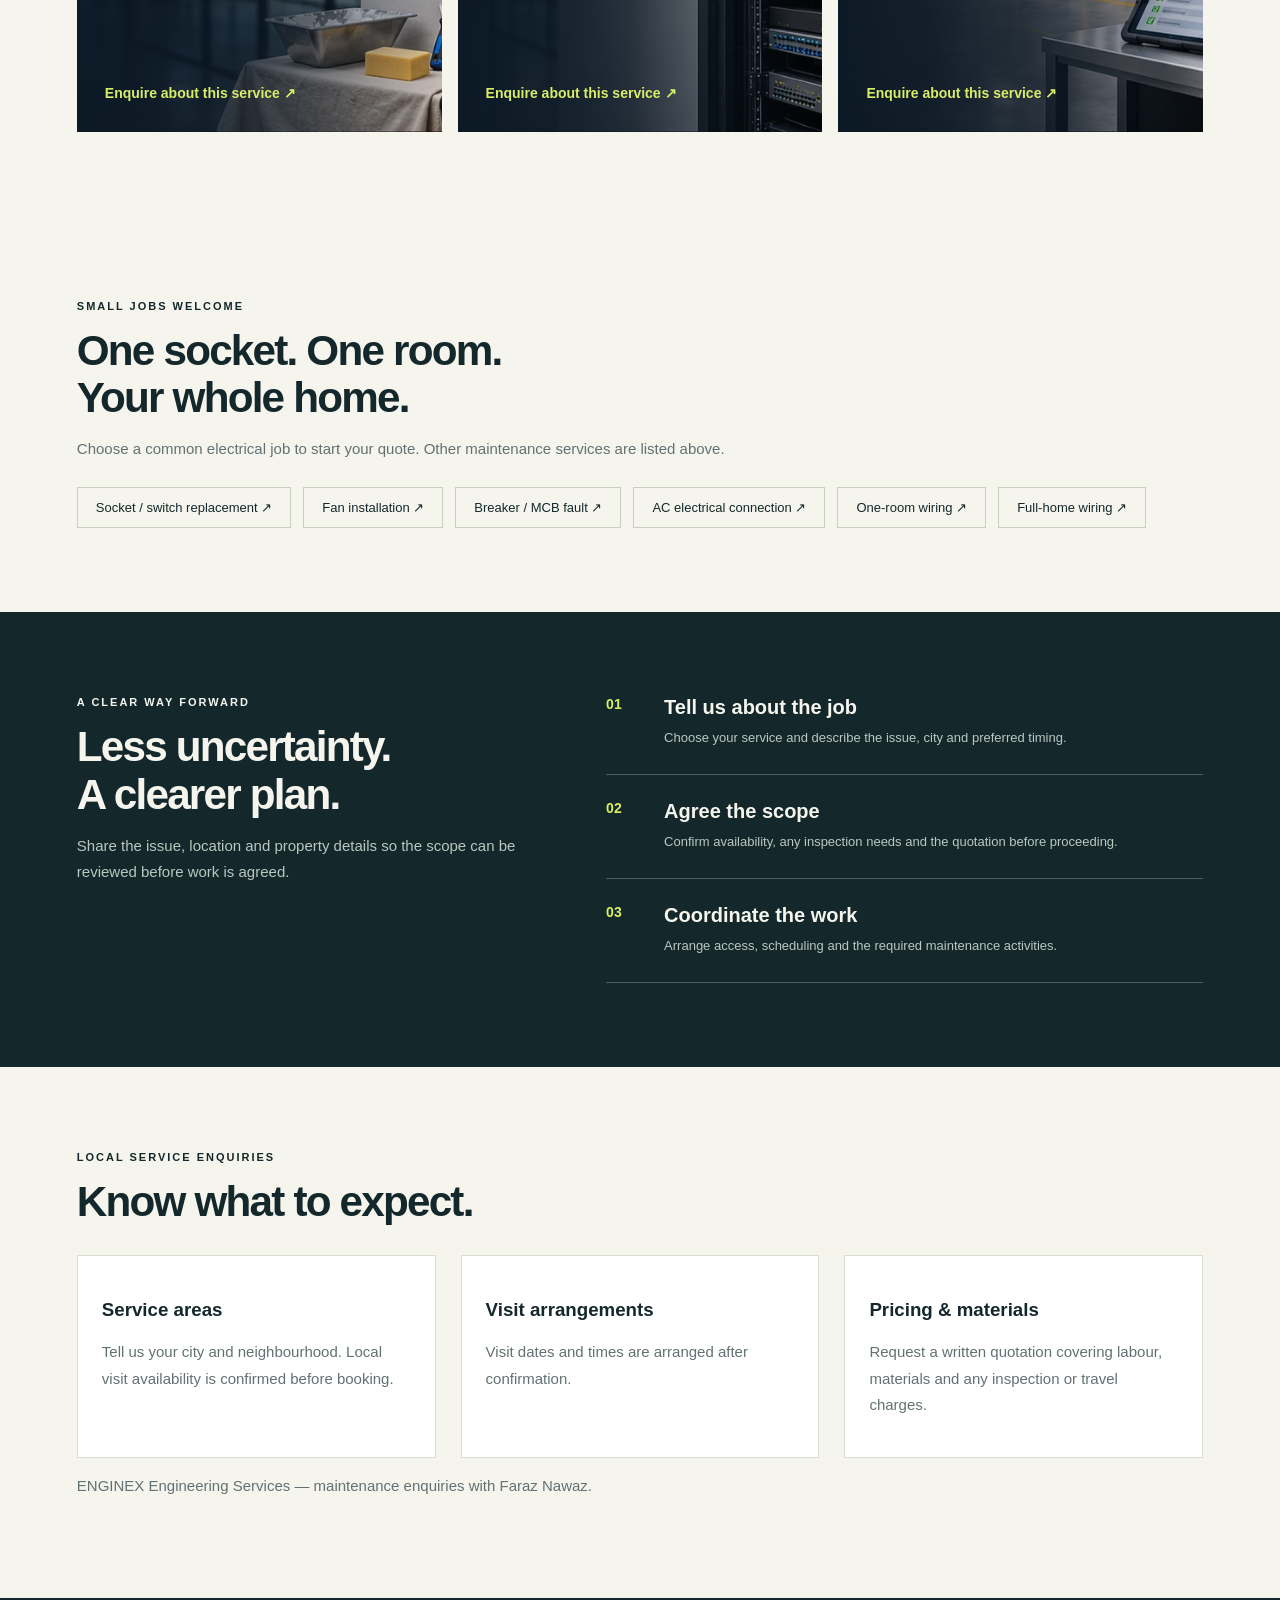
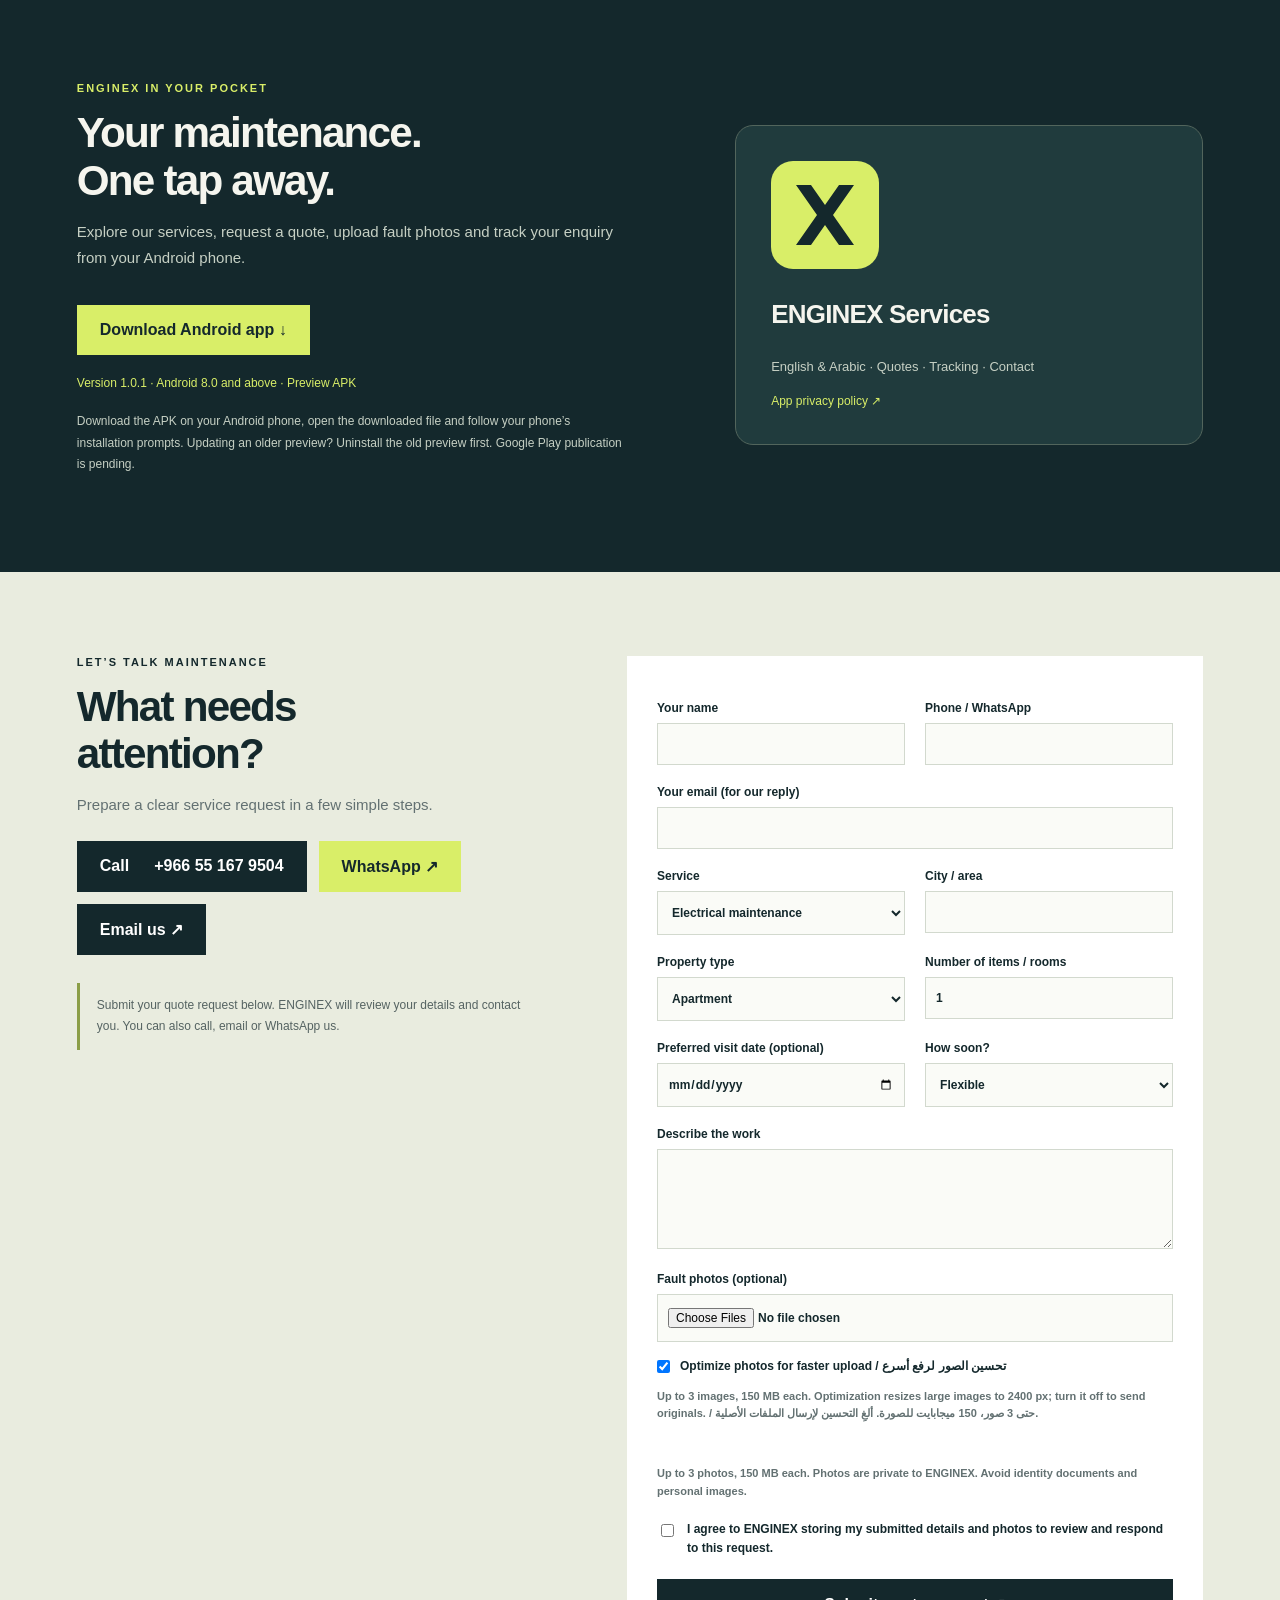
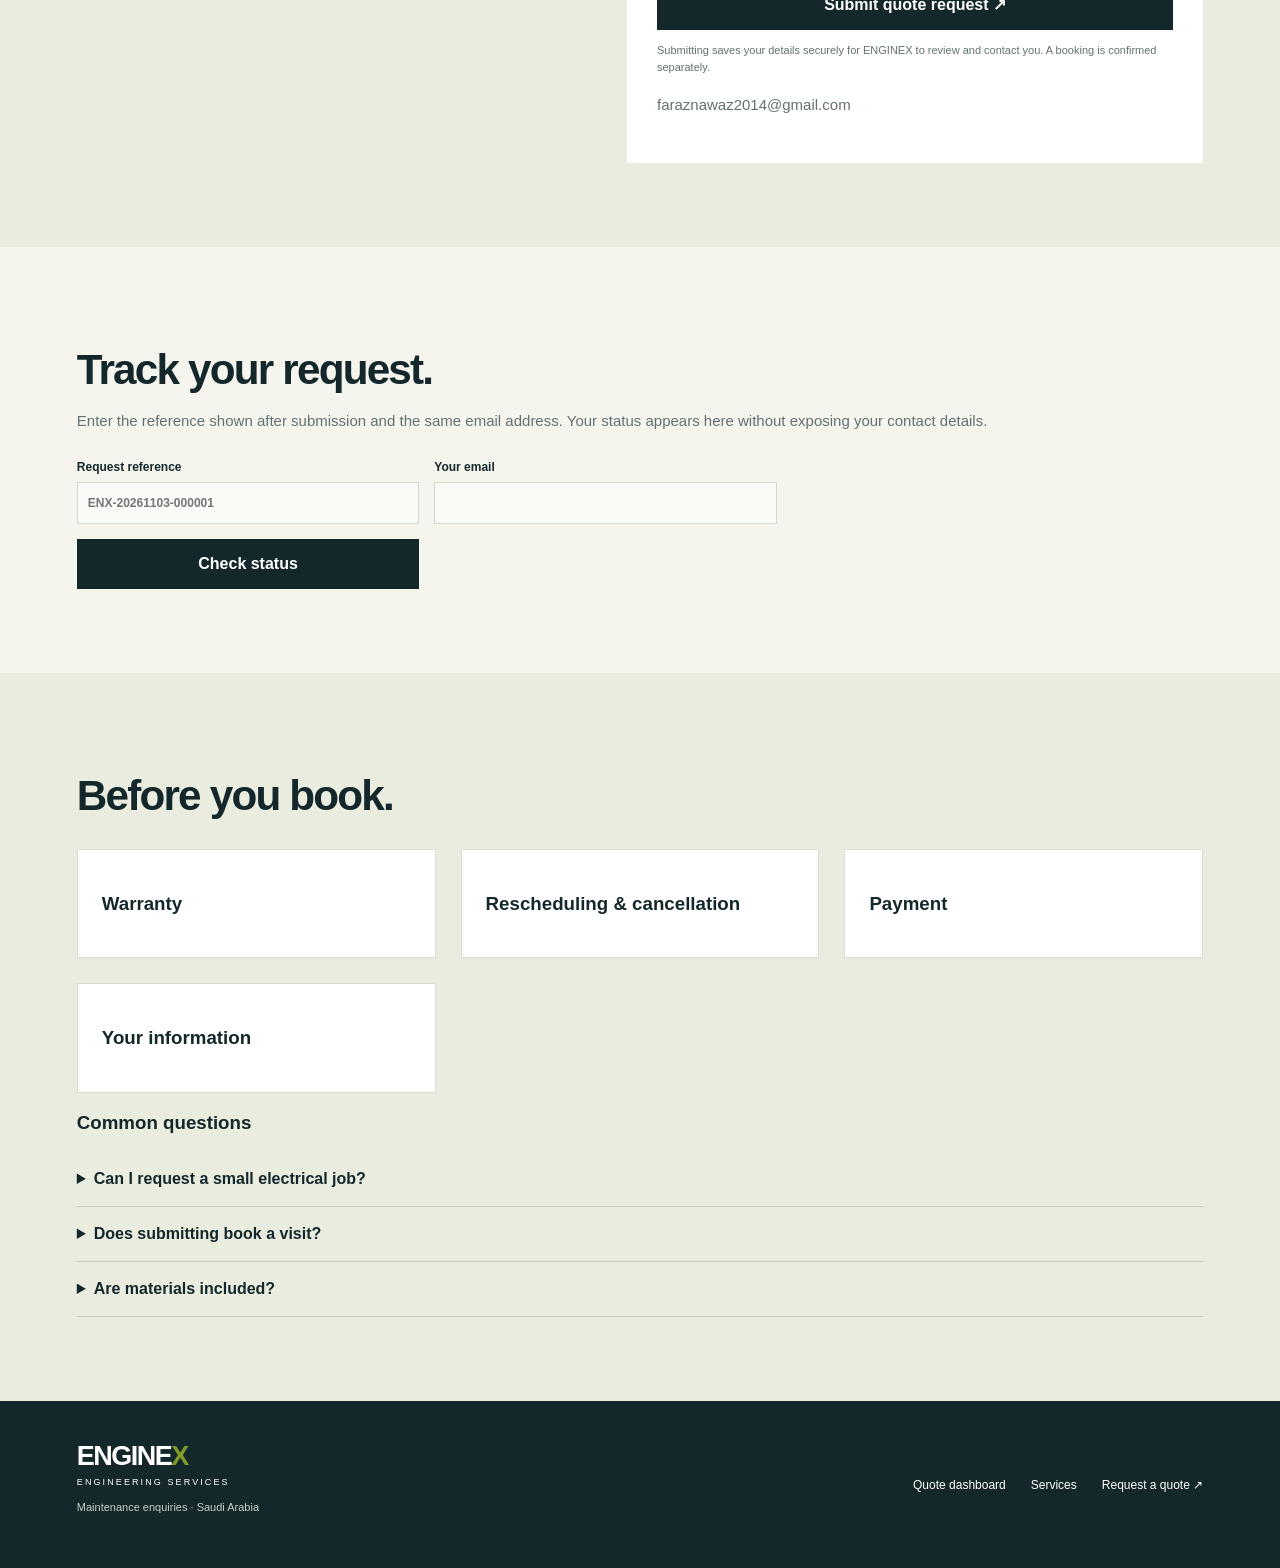
==== commit 849b165d: "Clarify Android preview updates and improve download button contrast" ====
--- a/index.html
+++ b/index.html
@@ -1,12 +1,12 @@
 <!doctype html><html lang="en"><head><meta charset="utf-8"><meta name="viewport" content="width=device-width,initial-scale=1"><meta name="description" content="ENGINEX Engineering Services — electrical, air conditioning, plumbing and property maintenance enquiries in Saudi Arabia."><title>ENGINEX | Engineering & Maintenance</title><style>
 :root{--ink:#14282c;--lime:#d9ee68;--paper:#f5f5ee;--muted:#637172}*{box-sizing:border-box}html{scroll-behavior:smooth;scroll-padding-top:90px}body{margin:0;background:var(--paper);color:var(--ink);font-family:Arial,sans-serif}a{color:inherit;text-decoration:none}button,input,select,textarea{font:inherit}button,a,input,select,textarea{outline-offset:5px}header{height:88px;display:flex;align-items:center;justify-content:space-between;padding:0 6%;background:var(--paper);border-bottom:1px solid #d8dcd2;position:sticky;top:0;z-index:10}.logo{font-size:27px;font-weight:900;letter-spacing:-1.5px}.logo span{color:#819b28}.sublogo{display:block;font-size:9px;letter-spacing:2.1px;font-weight:500;margin-top:5px}nav{display:flex;align-items:center;gap:30px;font-size:13px}.btn{border:0;background:var(--lime);padding:16px 23px;display:inline-flex;justify-content:center;align-items:center;gap:25px;font-weight:700;cursor:pointer}.dark{background:var(--ink);color:white}.lang{background:none;border:1px solid #bdc5bd;padding:9px 13px;cursor:pointer}.hero{display:grid;grid-template-columns:1.05fr 1fr;min-height:610px}.hero-copy{padding:75px 9% 62px 12%}.eyebrow{font-size:11px;text-transform:uppercase;letter-spacing:2px;font-weight:700;display:flex;align-items:center;gap:10px}.dot{height:7px;width:7px;background:#7e9634;border-radius:50%}h1{font-size:clamp(45px,5.2vw,76px);line-height:1.04;letter-spacing:-3.6px;margin:28px 0}h1 em{font-style:normal;color:#778a39}p{font-size:15px;line-height:1.75;color:var(--muted)}.hero-copy p{max-width:390px;margin-bottom:30px}.hero-art{background:#243c40;position:relative;overflow:hidden;display:flex;align-items:center;justify-content:center;min-height:470px}.hero-art svg{width:100%;height:100%;position:absolute}.art-label{position:absolute;left:35px;top:34px;color:#e2ecc7;font-size:10px;letter-spacing:2px}.art-bottom{position:absolute;bottom:28px;left:30px;right:30px;background:#f5f5eeed;padding:20px;display:flex;justify-content:space-between;align-items:center;font-size:13px}.art-bottom small{display:block;color:var(--muted);margin-top:6px}.strip{background:var(--lime);padding:21px 6%;display:flex;justify-content:space-between;gap:20px;font-size:12px;font-weight:700}.section{padding:84px 6%}.section-head{display:flex;justify-content:space-between;align-items:end;gap:30px;margin-bottom:36px}h2{font-size:clamp(32px,3.3vw,47px);letter-spacing:-1.8px;line-height:1.12;margin:15px 0 0}.section-head p{max-width:330px}.cards{display:grid;grid-template-columns:repeat(3,1fr);gap:16px}.card{background:#fff;padding:30px;min-height:255px;border:1px solid #dfe3d8;position:relative}.icon{font-size:29px;color:#728c2c}.card h3{font-size:21px;margin:25px 0 10px;letter-spacing:-.5px}.card p{font-size:13px;margin:0 0 25px}.card a{font-size:12px;font-weight:700}.number{position:absolute;right:25px;top:28px;color:#a0aaa3;font-size:11px}.process{background:var(--ink);color:var(--paper);display:grid;grid-template-columns:1fr 1.3fr;gap:70px}.process p{color:#bbc7c0}.steps{display:grid;gap:25px}.step{display:grid;grid-template-columns:40px 1fr;gap:18px;border-bottom:1px solid #4d5e5f;padding-bottom:24px}.step b{color:var(--lime);font-size:14px}.step h3{margin:0;font-size:20px}.step p{margin:8px 0 0;font-size:13px}.audience{display:flex;gap:12px;flex-wrap:wrap;margin-top:30px}.pill{border:1px solid #c8cfc3;padding:12px 18px;font-size:13px}.quote{display:grid;grid-template-columns:1fr 1.2fr;gap:70px;background:#e9ecdf}.quote p{max-width:370px}.note{border-left:3px solid #8b9e47;padding:12px 17px;font-size:12px;margin-top:28px;line-height:1.8;color:#556362}.form{background:white;padding:30px}.fields{display:grid;grid-template-columns:1fr 1fr;gap:20px}label{font-size:12px;font-weight:700;display:block}input,select,textarea{width:100%;padding:13px 10px;margin-top:8px;border:1px solid #d2d9ce;background:#fafbf7;color:var(--ink)}textarea{min-height:100px;resize:vertical}.wide{grid-column:1/-1}.form .btn{width:100%;margin-top:20px}.form small{display:block;font-size:11px;color:var(--muted);line-height:1.6;margin-top:12px}#result{white-space:pre-wrap;font-size:13px;line-height:1.6;background:var(--paper);padding:18px}footer{background:var(--ink);color:white;padding:40px 6%;display:flex;justify-content:space-between;gap:25px;align-items:center}footer p{font-size:11px;color:#c2cec6}.foot-links{font-size:12px;display:flex;gap:25px}[dir=rtl] h1{letter-spacing:0}[dir=rtl] .hero-copy{padding:75px 12% 62px 9%}[dir=rtl] .note{border-left:0;border-right:3px solid #8b9e47}@media(max-width:800px){header{height:75px}nav{gap:12px}nav>a:not(.btn){display:none}nav .btn{padding:12px;font-size:11px}.hero{grid-template-columns:1fr}.hero-copy{padding:48px 6%}h1{letter-spacing:-2px}.hero-art{min-height:390px}.strip{flex-wrap:wrap;font-size:11px}.section{padding:55px 6%}.cards{grid-template-columns:1fr 1fr}.process,.quote{grid-template-columns:1fr;gap:30px}.section-head{display:block}.fields{grid-template-columns:1fr}.wide{grid-column:auto}footer{align-items:start;flex-direction:column}}@media(max-width:470px){.cards{grid-template-columns:1fr}.card{min-height:210px}.logo{font-size:23px}.sublogo{font-size:7px}.form{padding:22px}}
-.contact-actions{display:flex;flex-wrap:wrap;gap:12px;margin:22px 0}.contact-actions a{overflow-wrap:anywhere}.foot-links{flex-wrap:wrap}a[href^="mailto:"]{overflow-wrap:anywhere}nav .dashboard-link{border:1px solid #a8b58e;padding:10px 13px;font-weight:700;white-space:nowrap}@media(max-width:800px){nav>a.dashboard-link{display:inline-flex}header{height:auto;min-height:75px;padding-top:14px;padding-bottom:14px;gap:12px;flex-wrap:wrap}nav{flex-wrap:wrap}} .hero-media-layer{position:absolute;inset:0;z-index:1;background:#203b3d}.hero-custom-media{display:block;width:100%;height:100%;object-fit:cover}.hero-custom-media[hidden]{display:none!important}.has-custom-media>svg,.has-custom-media>.art-label{visibility:hidden}.has-custom-media>.art-bottom{z-index:3;pointer-events:none}.hero-slide-caption{position:absolute;z-index:3;left:20px;top:20px;bottom:auto;max-width:calc(100% - 270px);background:#14282ce8;color:#d9ee68;padding:10px 13px;font-size:11px;font-weight:700;letter-spacing:1.2px;line-height:1.5;pointer-events:none}@media(max-width:600px){.hero-slide-caption{top:78px;left:18px;max-width:calc(100% - 36px)}}.hero-slide-caption:empty{display:none}.hero-media-nav{position:absolute;top:18px;right:18px;z-index:4;display:flex;align-items:center;gap:8px;padding:8px;background:#f5f5eeed;color:#14282c;font-size:12px}.hero-media-nav button{border:0;padding:9px;background:#d9ee68;cursor:pointer}.hero-custom-media[controls]{padding-bottom:120px} .info-grid,.examples-grid{display:grid;grid-template-columns:repeat(3,1fr);gap:25px;margin-top:30px}.info-grid article,.work-example{padding:24px;background:#fff;border:1px solid #d8dfd0}.job-options{display:flex;flex-wrap:wrap;gap:12px;margin-top:25px}.consent{display:flex;align-items:flex-start;gap:10px;line-height:1.6}.consent input{width:auto;margin-top:4px}.before-after{display:grid;grid-template-columns:1fr 1fr;gap:10px}.before-after figure{margin:0}.before-after img{width:100%;height:190px;object-fit:cover}.before-after figcaption{font-size:12px;padding:8px}.terms{background:#e9ecdf}.terms details{padding:18px 0;border-bottom:1px solid #c3ccba}.terms summary{cursor:pointer;font-weight:bold}.track-form{max-width:700px;display:grid;grid-template-columns:1fr 1fr;gap:15px;margin-top:25px}.mobile-contact{display:none}[hidden]{display:none!important}@media(max-width:800px){.info-grid,.examples-grid{grid-template-columns:1fr}.track-form{grid-template-columns:1fr}body{padding-bottom:65px}.mobile-contact{display:flex;position:fixed;bottom:0;left:0;right:0;z-index:20;gap:1px;background:#14282c;padding:8px}.mobile-contact a{flex:1;background:#d9ee68;color:#14282c;text-align:center;padding:13px 5px;font-size:12px;font-weight:bold}} .card.service-image-card{min-height:360px;padding:28px;display:flex;flex-direction:column;background-color:#142632;color:white;border:0;overflow:hidden}.service-image-card .icon{color:#d9ee68;font-size:42px;line-height:1;margin-bottom:35px;width:50px;height:48px}.service-image-card .number{top:25px;right:25px;color:#fff;font-size:22px;font-weight:700}.service-image-card h3{font-size:27px;line-height:1.1;max-width:82%;margin:0 0 14px;color:white;letter-spacing:-.7px}.service-image-card p{font-size:14px;line-height:1.65;max-width:84%;color:#f3f6f7;margin:0 0 22px}.service-image-card a{font-size:14px;color:#d9ee68;margin-top:auto;font-weight:700;line-height:1.5}.service-image-card a:hover{text-decoration:underline}.service-image-card a:focus-visible{outline:2px solid #d9ee68}[dir=rtl] .service-image-card .number{right:auto;left:25px}@media(max-width:800px){.card.service-image-card{min-height:365px;padding:24px}.service-image-card h3{font-size:25px}}@media(max-width:470px){.card.service-image-card{min-height:350px}} .quote-confirmation{background:#14282c;color:white;border-top:6px solid #d9ee68;padding:26px;margin-bottom:25px}.quote-confirmation p,.quote-confirmation small{color:#d6e0d5}.quote-confirmation h3{font-size:26px;margin:16px 0}.quote-confirmation strong{display:block;font-family:monospace;font-size:clamp(17px,2vw,26px);color:#d9ee68;overflow-wrap:anywhere;padding:18px 0;letter-spacing:1px}.quote-confirmation .btn{width:auto;margin:0;padding:13px}.quote-confirmation .dark{border:1px solid #d9ee68}.quote-confirmation .eyebrow{color:#d9ee68}#submission-status[data-saved="false"]{color:#a32d21}.android-app-section{display:grid;grid-template-columns:1.3fr 1fr;gap:50px;align-items:center;background:#14282c;color:#f5f5ee}.android-app-section .eyebrow{color:#d9ee68}.android-app-copy>p{max-width:550px;color:#c6d0c4}.android-app-copy .btn{margin:18px 0}.android-app-meta{display:block;color:#d9ee68;font-size:12px;line-height:1.7}.android-app-copy .android-install-help{font-size:12px;line-height:1.8;margin-top:18px}.android-app-card{padding:35px;background:#203b3d;border:1px solid #52655c;border-radius:18px}.android-app-card h3{font-size:26px;letter-spacing:-.8px}.android-app-card p{font-size:13px;color:#c6d0c4}.android-app-card a{font-size:12px;color:#d9ee68}.android-nav-link{font-weight:bold;white-space:nowrap}@media(max-width:800px){.android-app-section{grid-template-columns:1fr;gap:30px}nav>a.android-nav-link{display:inline-flex}.android-app-card{padding:25px}} </style><link rel="stylesheet" href="operations.css?v=jobs-1"></head><body><header><a class="logo" href="#">ENGINE<span>X</span><small class="sublogo">ENGINEERING SERVICES</small></a><nav><a href="#services" data-en="Our services" data-ar="خدماتنا">Our services</a><a href="#approach" data-en="How it works" data-ar="كيف نعمل">How it works</a><a class="dashboard-link" href="dashboard.html" data-en="Dashboard ↗" data-ar="لوحة التحكم ↖">Dashboard ↗</a><a class="android-nav-link" href="#android-app" data-en="Android app ↓" data-ar="تطبيق أندرويد ↓">Android app ↓</a><button class="lang" id="language">العربية</button><a class="btn dark" href="#contact" data-en="Request a quote ↗" data-ar="اطلب عرض سعر ↖">Request a quote ↗</a></nav></header>
+.contact-actions{display:flex;flex-wrap:wrap;gap:12px;margin:22px 0}.contact-actions a{overflow-wrap:anywhere}.foot-links{flex-wrap:wrap}a[href^="mailto:"]{overflow-wrap:anywhere}nav .dashboard-link{border:1px solid #a8b58e;padding:10px 13px;font-weight:700;white-space:nowrap}@media(max-width:800px){nav>a.dashboard-link{display:inline-flex}header{height:auto;min-height:75px;padding-top:14px;padding-bottom:14px;gap:12px;flex-wrap:wrap}nav{flex-wrap:wrap}} .hero-media-layer{position:absolute;inset:0;z-index:1;background:#203b3d}.hero-custom-media{display:block;width:100%;height:100%;object-fit:cover}.hero-custom-media[hidden]{display:none!important}.has-custom-media>svg,.has-custom-media>.art-label{visibility:hidden}.has-custom-media>.art-bottom{z-index:3;pointer-events:none}.hero-slide-caption{position:absolute;z-index:3;left:20px;top:20px;bottom:auto;max-width:calc(100% - 270px);background:#14282ce8;color:#d9ee68;padding:10px 13px;font-size:11px;font-weight:700;letter-spacing:1.2px;line-height:1.5;pointer-events:none}@media(max-width:600px){.hero-slide-caption{top:78px;left:18px;max-width:calc(100% - 36px)}}.hero-slide-caption:empty{display:none}.hero-media-nav{position:absolute;top:18px;right:18px;z-index:4;display:flex;align-items:center;gap:8px;padding:8px;background:#f5f5eeed;color:#14282c;font-size:12px}.hero-media-nav button{border:0;padding:9px;background:#d9ee68;cursor:pointer}.hero-custom-media[controls]{padding-bottom:120px} .info-grid,.examples-grid{display:grid;grid-template-columns:repeat(3,1fr);gap:25px;margin-top:30px}.info-grid article,.work-example{padding:24px;background:#fff;border:1px solid #d8dfd0}.job-options{display:flex;flex-wrap:wrap;gap:12px;margin-top:25px}.consent{display:flex;align-items:flex-start;gap:10px;line-height:1.6}.consent input{width:auto;margin-top:4px}.before-after{display:grid;grid-template-columns:1fr 1fr;gap:10px}.before-after figure{margin:0}.before-after img{width:100%;height:190px;object-fit:cover}.before-after figcaption{font-size:12px;padding:8px}.terms{background:#e9ecdf}.terms details{padding:18px 0;border-bottom:1px solid #c3ccba}.terms summary{cursor:pointer;font-weight:bold}.track-form{max-width:700px;display:grid;grid-template-columns:1fr 1fr;gap:15px;margin-top:25px}.mobile-contact{display:none}[hidden]{display:none!important}@media(max-width:800px){.info-grid,.examples-grid{grid-template-columns:1fr}.track-form{grid-template-columns:1fr}body{padding-bottom:65px}.mobile-contact{display:flex;position:fixed;bottom:0;left:0;right:0;z-index:20;gap:1px;background:#14282c;padding:8px}.mobile-contact a{flex:1;background:#d9ee68;color:#14282c;text-align:center;padding:13px 5px;font-size:12px;font-weight:bold}} .card.service-image-card{min-height:360px;padding:28px;display:flex;flex-direction:column;background-color:#142632;color:white;border:0;overflow:hidden}.service-image-card .icon{color:#d9ee68;font-size:42px;line-height:1;margin-bottom:35px;width:50px;height:48px}.service-image-card .number{top:25px;right:25px;color:#fff;font-size:22px;font-weight:700}.service-image-card h3{font-size:27px;line-height:1.1;max-width:82%;margin:0 0 14px;color:white;letter-spacing:-.7px}.service-image-card p{font-size:14px;line-height:1.65;max-width:84%;color:#f3f6f7;margin:0 0 22px}.service-image-card a{font-size:14px;color:#d9ee68;margin-top:auto;font-weight:700;line-height:1.5}.service-image-card a:hover{text-decoration:underline}.service-image-card a:focus-visible{outline:2px solid #d9ee68}[dir=rtl] .service-image-card .number{right:auto;left:25px}@media(max-width:800px){.card.service-image-card{min-height:365px;padding:24px}.service-image-card h3{font-size:25px}}@media(max-width:470px){.card.service-image-card{min-height:350px}} .quote-confirmation{background:#14282c;color:white;border-top:6px solid #d9ee68;padding:26px;margin-bottom:25px}.quote-confirmation p,.quote-confirmation small{color:#d6e0d5}.quote-confirmation h3{font-size:26px;margin:16px 0}.quote-confirmation strong{display:block;font-family:monospace;font-size:clamp(17px,2vw,26px);color:#d9ee68;overflow-wrap:anywhere;padding:18px 0;letter-spacing:1px}.quote-confirmation .btn{width:auto;margin:0;padding:13px}.quote-confirmation .dark{border:1px solid #d9ee68}.quote-confirmation .eyebrow{color:#d9ee68}#submission-status[data-saved="false"]{color:#a32d21}.android-app-section{display:grid;grid-template-columns:1.3fr 1fr;gap:50px;align-items:center;background:#14282c;color:#f5f5ee}.android-app-section .eyebrow{color:#d9ee68}.android-app-copy>p{max-width:550px;color:#c6d0c4}.android-app-copy .btn{margin:18px 0;color:#14282c}.android-app-meta{display:block;color:#d9ee68;font-size:12px;line-height:1.7}.android-app-copy .android-install-help{font-size:12px;line-height:1.8;margin-top:18px}.android-app-card{padding:35px;background:#203b3d;border:1px solid #52655c;border-radius:18px}.android-app-card h3{font-size:26px;letter-spacing:-.8px}.android-app-card p{font-size:13px;color:#c6d0c4}.android-app-card a{font-size:12px;color:#d9ee68}.android-nav-link{font-weight:bold;white-space:nowrap}@media(max-width:800px){.android-app-section{grid-template-columns:1fr;gap:30px}nav>a.android-nav-link{display:inline-flex}.android-app-card{padding:25px}} </style><link rel="stylesheet" href="operations.css?v=jobs-1"></head><body><header><a class="logo" href="#">ENGINE<span>X</span><small class="sublogo">ENGINEERING SERVICES</small></a><nav><a href="#services" data-en="Our services" data-ar="خدماتنا">Our services</a><a href="#approach" data-en="How it works" data-ar="كيف نعمل">How it works</a><a class="dashboard-link" href="dashboard.html" data-en="Dashboard ↗" data-ar="لوحة التحكم ↖">Dashboard ↗</a><a class="android-nav-link" href="#android-app" data-en="Android app ↓" data-ar="تطبيق أندرويد ↓">Android app ↓</a><button class="lang" id="language">العربية</button><a class="btn dark" href="#contact" data-en="Request a quote ↗" data-ar="اطلب عرض سعر ↖">Request a quote ↗</a></nav></header>
 <main><section class="hero"><div class="hero-copy"><div class="eyebrow"><span class="dot"></span><span data-en="ENGINEERING CARE. EVERY DAY." data-ar="عناية هندسية. كل يوم.">ENGINEERING CARE. EVERY DAY.</span></div><h1 data-en="Your space.<br>Our expertise.<br><em>Working better.</em>" data-ar="مساحتك.<br>خبرتنا.<br><em>أداء أفضل.</em>">Your space.<br>Our expertise.<br><em>Working better.</em></h1><p data-en="Practical maintenance for homes, offices and commercial spaces in Saudi Arabia. Tell ENGINEX what needs attention — we’ll help define the next step." data-ar="صيانة عملية للمنازل والمكاتب والمنشآت التجارية في المملكة العربية السعودية. أخبر إنجنكس بما يحتاج إلى عناية لتحديد الخطوة التالية.">Practical maintenance for homes, offices and commercial spaces in Saudi Arabia. Tell ENGINEX what needs attention — we’ll help define the next step.</p><a href="#contact" class="btn" data-en="Tell us what you need ↗" data-ar="أخبرنا باحتياجك ↖">Tell us what you need ↗</a></div><div class="hero-art" role="img" aria-label="Architectural illustration of building maintenance systems"><span class="art-label">ENGINEERED TO KEEP THINGS MOVING</span><svg viewBox="0 0 650 620" fill="none" aria-hidden="true"><defs><pattern id="grid" width="36" height="36" patternUnits="userSpaceOnUse"><path d="M36 0H0V36" stroke="#6c8584" stroke-opacity=".16"/></pattern><linearGradient id="wall" x2="1" y2="1"><stop stop-color="#718782"/><stop offset="1" stop-color="#3d5757"/></linearGradient></defs><path fill="url(#grid)" d="M0 0h650v620H0z"/><path d="M95 420 340 545 584 401 339 274Z" fill="#172e33" stroke="#8caaa0"/><path d="M135 390V198L335 96 544 207V398L337 505Z" fill="url(#wall)" stroke="#b8cbb4" stroke-width="2"/><path d="m135 198 202 105 207-96M337 303v202" stroke="#bdd0b9" stroke-width="2"/><path d="m170 198 164-82 171 91-167 84Z" fill="#b6c6b1"/><path d="M170 247v126l132 69V316Z" fill="#223d41" stroke="#8fa79b"/><path d="m186 276 101 53m-101-20 101 53m-101-20 101 53M218 273v128m36-109v128" stroke="#729188"/><path d="m366 331 142-73v104l-142 74Z" fill="#c4d77c"/><path d="m380 341 114-58m-114 78 114-58m-114 78 114-58m-114 78 114-58" stroke="#61774c" stroke-width="5"/><path d="m211 182 115-58 106 56-117 60Z" fill="#e0e9c2" stroke="#294443"/><path d="m247 182 72-36 65 35-72 37Z" fill="#5b7770"/><path d="M548 180V98H442V60" stroke="#d9ee68" stroke-width="9"/><circle cx="442" cy="60" r="14" fill="#d9ee68"/><path d="M113 332H65v117l126 66" stroke="#d9ee68" stroke-width="8"/><circle cx="191" cy="515" r="12" fill="#d9ee68"/><path d="m564 424 38-22m-264 141v35M92 424l-35 20" stroke="#8fa79b" stroke-dasharray="5 5"/><circle cx="559" cy="115" r="25" fill="#14282c" stroke="#88a18f"/><path d="m553 101-6 16h10l-3 12 15-19h-12l6-9Z" fill="#d9ee68"/></svg><div class="art-bottom"><div><strong data-en="Care for the whole building." data-ar="عناية بكامل المبنى.">Care for the whole building.</strong><small data-en="Electrical · HVAC · Plumbing · General upkeep" data-ar="كهرباء · تكييف · سباكة · صيانة عامة">Electrical · HVAC · Plumbing · General upkeep</small></div><span>↗</span></div></div></section>
 <div class="strip"><span data-en="01 / HOMES & VILLAS" data-ar="01 / المنازل والفلل">01 / HOMES & VILLAS</span><span data-en="02 / OFFICES & WORKSPACES" data-ar="02 / المكاتب ومساحات العمل">02 / OFFICES & WORKSPACES</span><span data-en="03 / RETAIL & COMMERCIAL" data-ar="03 / المتاجر والمنشآت التجارية">03 / RETAIL & COMMERCIAL</span></div>
 <section class="section" id="services"><div class="section-head"><div><div class="eyebrow" data-en="WHAT WE CAN HELP WITH" data-ar="كيف يمكننا مساعدتك">WHAT WE CAN HELP WITH</div><h2 data-en="One place for your<br>maintenance needs." data-ar="وجهة واحدة<br>لاحتياجات الصيانة.">One place for your<br>maintenance needs.</h2></div><p data-en="From a specific repair to planned property care. Select a service to start your enquiry." data-ar="من إصلاح محدد إلى العناية المخططة بالعقار. اختر الخدمة لبدء استفسارك.">From a specific repair to planned property care. Select a service to start your enquiry.</p></div><div class="cards" id="cards"></div></section>
 <section class="section" id="small-jobs"><div class="eyebrow" data-en="SMALL JOBS WELCOME" data-ar="نرحب بالأعمال الصغيرة">SMALL JOBS WELCOME</div><h2 data-en="One socket. One room.<br>Your whole home." data-ar="مقبس واحد. غرفة واحدة.<br>منزلك بالكامل.">One socket. One room.<br>Your whole home.</h2><p data-en="Choose a common electrical job to start your quote. Other maintenance services are listed above." data-ar="اختر عملاً كهربائياً شائعاً لبدء طلب عرض السعر. خدمات الصيانة الأخرى مذكورة أعلاه.">Choose a common electrical job to start your quote. Other maintenance services are listed above.</p><div class="job-options"><a class="pill" href="#contact" data-job="Socket / switch replacement" data-en="Socket / switch replacement ↗" data-ar="تغيير مقبس أو مفتاح ↖">Socket / switch replacement ↗</a><a class="pill" href="#contact" data-job="Fan installation" data-en="Fan installation ↗" data-ar="تركيب مروحة ↖">Fan installation ↗</a><a class="pill" href="#contact" data-job="Breaker / MCB fault" data-en="Breaker / MCB fault ↗" data-ar="عطل قاطع كهربائي ↖">Breaker / MCB fault ↗</a><a class="pill" href="#contact" data-job="AC electrical connection" data-en="AC electrical connection ↗" data-ar="توصيل كهرباء المكيف ↖">AC electrical connection ↗</a><a class="pill" href="#contact" data-job="One-room wiring" data-en="One-room wiring ↗" data-ar="تمديدات غرفة واحدة ↖">One-room wiring ↗</a><a class="pill" href="#contact" data-job="Full-home wiring" data-en="Full-home wiring ↗" data-ar="تمديدات منزل كامل ↖">Full-home wiring ↗</a></div></section><section class="section process" id="approach"><div><div class="eyebrow" data-en="A CLEAR WAY FORWARD" data-ar="خطوات واضحة">A CLEAR WAY FORWARD</div><h2 data-en="Less uncertainty.<br>A clearer plan." data-ar="وضوح أكبر.<br>وخطة أفضل.">Less uncertainty.<br>A clearer plan.</h2><p data-en="Share the issue, location and property details so the scope can be reviewed before work is agreed." data-ar="شارك المشكلة والموقع وتفاصيل العقار لمراجعة نطاق العمل قبل الاتفاق عليه.">Share the issue, location and property details so the scope can be reviewed before work is agreed.</p></div><div class="steps"><div class="step"><b>01</b><div><h3 data-en="Tell us about the job" data-ar="أخبرنا عن العمل">Tell us about the job</h3><p data-en="Choose your service and describe the issue, city and preferred timing." data-ar="اختر الخدمة واشرح المشكلة والمدينة والوقت المناسب.">Choose your service and describe the issue, city and preferred timing.</p></div></div><div class="step"><b>02</b><div><h3 data-en="Agree the scope" data-ar="الاتفاق على النطاق">Agree the scope</h3><p data-en="Confirm availability, any inspection needs and the quotation before proceeding." data-ar="تأكيد التوفر والحاجة للمعاينة وعرض السعر قبل البدء.">Confirm availability, any inspection needs and the quotation before proceeding.</p></div></div><div class="step"><b>03</b><div><h3 data-en="Coordinate the work" data-ar="تنسيق التنفيذ">Coordinate the work</h3><p data-en="Arrange access, scheduling and the required maintenance activities." data-ar="تنسيق الدخول والجدول الزمني وأعمال الصيانة المطلوبة.">Arrange access, scheduling and the required maintenance activities.</p></div></div></div></section>
 <section class="section" id="coverage"><div class="eyebrow" data-en="LOCAL SERVICE ENQUIRIES" data-ar="استفسارات الخدمة المحلية">LOCAL SERVICE ENQUIRIES</div><h2 data-en="Know what to expect." data-ar="تعرف على تفاصيل الخدمة.">Know what to expect.</h2><div class="info-grid"><article><h3 data-en="Service areas" data-ar="مناطق الخدمة">Service areas</h3><p data-site-field="areas">Tell us your city and neighbourhood. Local visit availability is confirmed before booking.</p></article><article><h3 data-en="Visit arrangements" data-ar="مواعيد الزيارة">Visit arrangements</h3><p data-site-field="hours">Visit dates and times are arranged after confirmation.</p></article><article><h3 data-en="Pricing & materials" data-ar="الأسعار والمواد">Pricing & materials</h3><p data-site-field="pricing">Request a written quotation covering labour, materials and any inspection or travel charges.</p></article></div><p data-site-field="business">ENGINEX Engineering Services — maintenance enquiries with Faraz Nawaz.</p></section><section class="section" id="work-examples" hidden><div class="eyebrow" data-en="COMPLETED WORK" data-ar="الأعمال المنجزة">COMPLETED WORK</div><h2 data-en="Before & after." data-ar="قبل وبعد.">Before & after.</h2><div class="examples-grid"></div></section><section class="section" id="customer-reviews" hidden><h2 data-en="Customer feedback." data-ar="آراء العملاء.">Customer feedback.</h2><div class="examples-grid"></div></section>
-<section class="section android-app-section" id="android-app"><div class="android-app-copy"><div class="eyebrow" data-en="ENGINEX IN YOUR POCKET" data-ar="إنجنكس في متناول يدك">ENGINEX IN YOUR POCKET</div><h2 data-en="Your maintenance.<br>One tap away." data-ar="خدمات الصيانة.<br>بلمسة واحدة.">Your maintenance.<br>One tap away.</h2><p data-en="Explore our services, request a quote, upload fault photos and track your enquiry from your Android phone." data-ar="استعرض خدماتنا واطلب عرض سعر وارفع صور العطل وتتبع طلبك من هاتفك الأندرويد.">Explore our services, request a quote, upload fault photos and track your enquiry from your Android phone.</p><a class="btn" id="download-android-apk" href="assets/enginex-services-1.0.1.apk" download="ENGINEX-Services-1.0.1.apk" data-en="Download Android app ↓" data-ar="تحميل تطبيق أندرويد ↓">Download Android app ↓</a><small class="android-app-meta" data-en="Version 1.0.1 · Android 8.0 and above · Preview APK" data-ar="الإصدار 1.0.1 · أندرويد 8.0 أو أحدث · نسخة تجريبية APK">Version 1.0.1 · Android 8.0 and above · Preview APK</small><p class="android-install-help" data-en="Download the APK on your Android phone, open the downloaded file and follow your phone’s installation prompts. Google Play publication is pending." data-ar="حمّل ملف APK على هاتف أندرويد، ثم افتح الملف واتبع تعليمات التثبيت في هاتفك. النشر على متجر Google Play قيد الانتظار.">Download the APK on your Android phone, open the downloaded file and follow your phone’s installation prompts. Google Play publication is pending.</p></div><div class="android-app-card"><svg viewBox="0 0 108 108" width="108" height="108" aria-hidden="true"><rect width="108" height="108" rx="22" fill="#d9ee68"/><path fill="#14282c" d="M25 24h15l14 20 14-20h15L62 54l21 30H68L54 64 40 84H25l21-30z"/></svg><h3>ENGINEX Services</h3><p data-en="English & Arabic · Quotes · Tracking · Contact" data-ar="العربية والإنجليزية · عروض الأسعار · التتبع · التواصل">English & Arabic · Quotes · Tracking · Contact</p><a href="privacy.html" data-en="App privacy policy ↗" data-ar="سياسة خصوصية التطبيق ↖">App privacy policy ↗</a></div></section><section class="section quote" id="contact"><div><div class="eyebrow" data-en="LET’S TALK MAINTENANCE" data-ar="لنتحدث عن الصيانة">LET’S TALK MAINTENANCE</div><h2 data-en="What needs<br>attention?" data-ar="ما الذي يحتاج<br>إلى عناية؟">What needs<br>attention?</h2><p data-en="Prepare a clear service request in a few simple steps." data-ar="جهّز طلب خدمة واضحاً في خطوات بسيطة.">Prepare a clear service request in a few simple steps.</p><div class="contact-actions"><a class="btn dark" href="tel:+966551679504"><span data-en="Call" data-ar="اتصال">Call</span> <bdi dir="ltr">+966 55 167 9504</bdi></a><a class="btn" href="https://wa.me/966551679504" target="_blank" rel="noopener noreferrer" data-en="WhatsApp ↗" data-ar="واتساب ↖">WhatsApp ↗</a><a class="btn dark" href="mailto:faraznawaz2014@gmail.com?subject=ENGINEX%20Service%20enquiry" data-en="Email us ↗" data-ar="راسلنا بالبريد ↖">Email us ↗</a></div><div class="note" data-en="Submit your quote request below. ENGINEX will review your details and contact you. You can also call, email or WhatsApp us." data-ar="أرسل طلب عرض السعر أدناه. ستراجع إنجنكس بياناتك وتتواصل معك. يمكنك أيضاً الاتصال أو مراسلتنا بالبريد أو واتساب.">Submit your quote request below. ENGINEX will review your details and contact you. You can also call, email or WhatsApp us.</div></div><form class="form" id="request"><p id="submission-status" role="status" aria-live="polite"></p><label style="position:absolute;left:-10000px" aria-hidden="true">Website<input name="website" tabindex="-1" autocomplete="off"></label><div class="fields"><label><span data-en="Your name" data-ar="الاسم">Your name</span><input name="customer" required autocomplete="name"></label><label><span data-en="Phone / WhatsApp" data-ar="الهاتف / واتساب">Phone / WhatsApp</span><input name="phone" type="tel" required autocomplete="tel"></label><label class="wide"><span data-en="Your email (for our reply)" data-ar="بريدك الإلكتروني للرد">Your email (for our reply)</span><input name="email" type="email" required autocomplete="email"></label><label><span data-en="Service" data-ar="الخدمة">Service</span><select name="service" id="service" required></select></label><label><span data-en="City / area" data-ar="المدينة / الحي">City / area</span><input name="city" required autocomplete="address-level2"></label><label><span data-en="Property type" data-ar="نوع العقار">Property type</span><select name="property" required><option value="Apartment" data-en="Apartment" data-ar="شقة">Apartment</option><option value="Villa / home" data-en="Villa / home" data-ar="فيلا / منزل">Villa / home</option><option value="Office" data-en="Office" data-ar="مكتب">Office</option><option value="Shop" data-en="Shop" data-ar="محل">Shop</option><option value="Other" data-en="Other" data-ar="أخرى">Other</option></select></label><label><span data-en="Number of items / rooms" data-ar="عدد القطع / الغرف">Number of items / rooms</span><input name="quantity" type="number" min="1" max="999" value="1" required></label><label><span data-en="Preferred visit date (optional)" data-ar="تاريخ الزيارة المفضل (اختياري)">Preferred visit date (optional)</span><input name="preferredDate" type="date"></label><label><span data-en="How soon?" data-ar="درجة الاستعجال">How soon?</span><select name="urgency"><option value="Flexible" data-en="Flexible" data-ar="مرن">Flexible</option><option value="Soon" data-en="Soon" data-ar="قريباً">Soon</option><option value="Urgent" data-en="Urgent — subject to availability" data-ar="عاجل — حسب التوفر">Urgent — subject to availability</option></select></label><label class="wide"><span data-en="Describe the work" data-ar="وصف العمل">Describe the work</span><textarea name="details" required maxlength="5000"></textarea></label><label class="wide"><span data-en="Fault photos (optional)" data-ar="صور العطل (اختيارية)">Fault photos (optional)</span><input name="photos" type="file" multiple accept="image/jpeg,image/png,image/webp"><small data-en="Up to 3 photos, 150 MB each. Photos are private to ENGINEX. Avoid identity documents and personal images." data-ar="حتى 3 صور، بحد أقصى 150 ميجابايت للصورة. الصور خاصة بإنجنكس. تجنب وثائق الهوية والصور الشخصية.">Up to 3 photos, 150 MB each. Photos are private to ENGINEX. Avoid identity documents and personal images.</small></label><label class="wide consent"><input type="checkbox" required><span data-en="I agree to ENGINEX storing my submitted details and photos to review and respond to this request." data-ar="أوافق على حفظ إنجنكس للبيانات والصور المقدمة لمراجعة الطلب والرد عليه.">I agree to ENGINEX storing my submitted details and photos to review and respond to this request.</span></label></div><button class="btn dark" type="submit" data-en="Submit quote request ↗" data-ar="إرسال طلب عرض السعر ↖">Submit quote request ↗</button><small data-en="Submitting saves your details securely for ENGINEX to review and contact you. A booking is confirmed separately." data-ar="يتم حفظ بياناتك لمراجعتها والتواصل معك من إنجنكس. تأكيد الحجز يتم بشكل منفصل.">Submitting saves your details securely for ENGINEX to review and contact you. A booking is confirmed separately.</small><p><a href="mailto:faraznawaz2014@gmail.com">faraznawaz2014@gmail.com</a></p><div id="output" hidden><section id="quote-confirmation" class="quote-confirmation" hidden tabindex="-1" aria-labelledby="confirmation-title"><span class="eyebrow" data-en="REQUEST RECEIVED" data-ar="تم استلام الطلب">REQUEST RECEIVED</span><h3 id="confirmation-title" data-en="Your request is saved." data-ar="تم حفظ طلبك.">Your request is saved.</h3><p data-en="Keep this reference to track your request using the same email address." data-ar="احتفظ بهذا الرقم لتتبع طلبك باستخدام البريد الإلكتروني نفسه.">Keep this reference to track your request using the same email address.</p><strong id="tracking-reference" dir="ltr"></strong><div class="contact-actions"><button type="button" id="copy-reference" class="btn" data-en="Copy reference" data-ar="نسخ رقم الطلب">Copy reference</button><a class="btn dark" href="#track" id="track-saved-request" data-en="Track my request ↗" data-ar="تتبع طلبي ↖">Track my request ↗</a></div><small id="reference-copy-status" role="status"></small></section><a class="btn dark" id="email-request" href="mailto:faraznawaz2014@gmail.com" data-en="Open email app to send ↗" data-ar="افتح البريد لإرسال الطلب ↖">Open email app to send ↗</a><a class="btn" id="whatsapp-request" href="https://wa.me/966551679504" target="_blank" rel="noopener noreferrer" data-en="Open WhatsApp to send ↗" data-ar="افتح واتساب لإرسال الطلب ↖">Open WhatsApp to send ↗</a><pre id="result"></pre><button class="btn" id="copy" type="button" data-en="Copy request" data-ar="نسخ الطلب">Copy request</button><p id="status" role="status"></p></div></form></section><section class="section" id="track"><h2 data-en="Track your request." data-ar="تابع طلبك.">Track your request.</h2><p data-en="Enter the reference shown after submission and the same email address. Your status appears here without exposing your contact details." data-ar="أدخل رقم الطلب والبريد المستخدم عند الإرسال. ستظهر حالة الطلب دون إظهار بيانات التواصل.">Enter the reference shown after submission and the same email address. Your status appears here without exposing your contact details.</p><form id="track-form" class="track-form"><label><span data-en="Request reference" data-ar="رقم الطلب">Request reference</span><input name="reference" required placeholder="ENX-20261103-000001" autocomplete="off"></label><label><span data-en="Your email" data-ar="بريدك الإلكتروني">Your email</span><input name="trackEmail" type="email" required></label><button class="btn dark" data-en="Check status" data-ar="عرض الحالة">Check status</button><p id="track-result" role="status"></p></form></section><section class="section terms" id="service-terms"><h2 data-en="Before you book." data-ar="قبل الحجز.">Before you book.</h2><div class="info-grid"><article><h3 data-en="Warranty" data-ar="الضمان">Warranty</h3><p data-site-field="warranty"></p></article><article><h3 data-en="Rescheduling & cancellation" data-ar="التعديل والإلغاء">Rescheduling & cancellation</h3><p data-site-field="cancellation"></p></article><article><h3 data-en="Payment" data-ar="الدفع">Payment</h3><p data-site-field="payment"></p></article><article><h3 data-en="Your information" data-ar="بياناتك">Your information</h3><p data-site-field="privacy"></p></article></div><h3 data-en="Common questions" data-ar="أسئلة شائعة">Common questions</h3><details><summary data-en="Can I request a small electrical job?" data-ar="هل يمكن طلب عمل كهربائي صغير؟">Can I request a small electrical job?</summary><p data-en="Yes. Choose a socket, fan, breaker, lighting or wiring task and describe the number of items." data-ar="نعم. اختر خدمة المقابس أو المراوح أو القواطع أو الإنارة أو التمديدات وحدد عدد القطع.">Yes. Choose a socket, fan, breaker, lighting or wiring task and describe the number of items.</p></details><details><summary data-en="Does submitting book a visit?" data-ar="هل إرسال الطلب يؤكد الزيارة؟">Does submitting book a visit?</summary><p data-en="Your request is saved for review. The visit and quotation must be confirmed separately." data-ar="يتم حفظ الطلب للمراجعة. يجب تأكيد الموعد وعرض السعر بشكل منفصل.">Your request is saved for review. The visit and quotation must be confirmed separately.</p></details><details><summary data-en="Are materials included?" data-ar="هل المواد مشمولة؟">Are materials included?</summary><p data-en="Confirm material supply, brands and costs in your quotation before work starts." data-ar="تأكد من توريد المواد والعلامات التجارية والتكاليف في عرض السعر قبل بدء العمل.">Confirm material supply, brands and costs in your quotation before work starts.</p></details></section></main><footer><div><a class="logo" href="#">ENGINE<span>X</span><small class="sublogo">ENGINEERING SERVICES</small></a><p data-en="Maintenance enquiries · Saudi Arabia" data-ar="استفسارات الصيانة · المملكة العربية السعودية">Maintenance enquiries · Saudi Arabia</p></div><div class="foot-links"><a href="dashboard.html" data-en="Quote dashboard" data-ar="لوحة طلبات الأسعار">Quote dashboard</a><a href="#services" data-en="Services" data-ar="الخدمات">Services</a><a href="#contact" data-en="Request a quote ↗" data-ar="طلب عرض سعر ↖">Request a quote ↗</a></div></footer><nav class="mobile-contact" aria-label="Quick contact"><a href="tel:+966551679504" data-en="Call" data-ar="اتصال">Call</a><a href="https://wa.me/966551679504" data-en="WhatsApp" data-ar="واتساب">WhatsApp</a><a href="#contact" data-en="Request a quote" data-ar="طلب عرض سعر">Request a quote</a></nav>
+<section class="section android-app-section" id="android-app"><div class="android-app-copy"><div class="eyebrow" data-en="ENGINEX IN YOUR POCKET" data-ar="إنجنكس في متناول يدك">ENGINEX IN YOUR POCKET</div><h2 data-en="Your maintenance.<br>One tap away." data-ar="خدمات الصيانة.<br>بلمسة واحدة.">Your maintenance.<br>One tap away.</h2><p data-en="Explore our services, request a quote, upload fault photos and track your enquiry from your Android phone." data-ar="استعرض خدماتنا واطلب عرض سعر وارفع صور العطل وتتبع طلبك من هاتفك الأندرويد.">Explore our services, request a quote, upload fault photos and track your enquiry from your Android phone.</p><a class="btn" id="download-android-apk" href="assets/enginex-services-1.0.1.apk" download="ENGINEX-Services-1.0.1.apk" data-en="Download Android app ↓" data-ar="تحميل تطبيق أندرويد ↓">Download Android app ↓</a><small class="android-app-meta" data-en="Version 1.0.1 · Android 8.0 and above · Preview APK" data-ar="الإصدار 1.0.1 · أندرويد 8.0 أو أحدث · نسخة تجريبية APK">Version 1.0.1 · Android 8.0 and above · Preview APK</small><p class="android-install-help" data-en="Download the APK on your Android phone, open the downloaded file and follow your phone’s installation prompts. Updating an older preview? Uninstall the old preview first. Google Play publication is pending." data-ar="حمّل ملف APK على هاتف أندرويد، ثم افتح الملف واتبع تعليمات التثبيت في هاتفك. إذا ثبّت نسخة تجريبية سابقة، فأزلها أولاً قبل تثبيت هذه النسخة. النشر على متجر Google Play قيد الانتظار.">Download the APK on your Android phone, open the downloaded file and follow your phone’s installation prompts. Updating an older preview? Uninstall the old preview first. Google Play publication is pending.</p></div><div class="android-app-card"><svg viewBox="0 0 108 108" width="108" height="108" aria-hidden="true"><rect width="108" height="108" rx="22" fill="#d9ee68"/><path fill="#14282c" d="M25 24h15l14 20 14-20h15L62 54l21 30H68L54 64 40 84H25l21-30z"/></svg><h3>ENGINEX Services</h3><p data-en="English & Arabic · Quotes · Tracking · Contact" data-ar="العربية والإنجليزية · عروض الأسعار · التتبع · التواصل">English & Arabic · Quotes · Tracking · Contact</p><a href="privacy.html" data-en="App privacy policy ↗" data-ar="سياسة خصوصية التطبيق ↖">App privacy policy ↗</a></div></section><section class="section quote" id="contact"><div><div class="eyebrow" data-en="LET’S TALK MAINTENANCE" data-ar="لنتحدث عن الصيانة">LET’S TALK MAINTENANCE</div><h2 data-en="What needs<br>attention?" data-ar="ما الذي يحتاج<br>إلى عناية؟">What needs<br>attention?</h2><p data-en="Prepare a clear service request in a few simple steps." data-ar="جهّز طلب خدمة واضحاً في خطوات بسيطة.">Prepare a clear service request in a few simple steps.</p><div class="contact-actions"><a class="btn dark" href="tel:+966551679504"><span data-en="Call" data-ar="اتصال">Call</span> <bdi dir="ltr">+966 55 167 9504</bdi></a><a class="btn" href="https://wa.me/966551679504" target="_blank" rel="noopener noreferrer" data-en="WhatsApp ↗" data-ar="واتساب ↖">WhatsApp ↗</a><a class="btn dark" href="mailto:faraznawaz2014@gmail.com?subject=ENGINEX%20Service%20enquiry" data-en="Email us ↗" data-ar="راسلنا بالبريد ↖">Email us ↗</a></div><div class="note" data-en="Submit your quote request below. ENGINEX will review your details and contact you. You can also call, email or WhatsApp us." data-ar="أرسل طلب عرض السعر أدناه. ستراجع إنجنكس بياناتك وتتواصل معك. يمكنك أيضاً الاتصال أو مراسلتنا بالبريد أو واتساب.">Submit your quote request below. ENGINEX will review your details and contact you. You can also call, email or WhatsApp us.</div></div><form class="form" id="request"><p id="submission-status" role="status" aria-live="polite"></p><label style="position:absolute;left:-10000px" aria-hidden="true">Website<input name="website" tabindex="-1" autocomplete="off"></label><div class="fields"><label><span data-en="Your name" data-ar="الاسم">Your name</span><input name="customer" required autocomplete="name"></label><label><span data-en="Phone / WhatsApp" data-ar="الهاتف / واتساب">Phone / WhatsApp</span><input name="phone" type="tel" required autocomplete="tel"></label><label class="wide"><span data-en="Your email (for our reply)" data-ar="بريدك الإلكتروني للرد">Your email (for our reply)</span><input name="email" type="email" required autocomplete="email"></label><label><span data-en="Service" data-ar="الخدمة">Service</span><select name="service" id="service" required></select></label><label><span data-en="City / area" data-ar="المدينة / الحي">City / area</span><input name="city" required autocomplete="address-level2"></label><label><span data-en="Property type" data-ar="نوع العقار">Property type</span><select name="property" required><option value="Apartment" data-en="Apartment" data-ar="شقة">Apartment</option><option value="Villa / home" data-en="Villa / home" data-ar="فيلا / منزل">Villa / home</option><option value="Office" data-en="Office" data-ar="مكتب">Office</option><option value="Shop" data-en="Shop" data-ar="محل">Shop</option><option value="Other" data-en="Other" data-ar="أخرى">Other</option></select></label><label><span data-en="Number of items / rooms" data-ar="عدد القطع / الغرف">Number of items / rooms</span><input name="quantity" type="number" min="1" max="999" value="1" required></label><label><span data-en="Preferred visit date (optional)" data-ar="تاريخ الزيارة المفضل (اختياري)">Preferred visit date (optional)</span><input name="preferredDate" type="date"></label><label><span data-en="How soon?" data-ar="درجة الاستعجال">How soon?</span><select name="urgency"><option value="Flexible" data-en="Flexible" data-ar="مرن">Flexible</option><option value="Soon" data-en="Soon" data-ar="قريباً">Soon</option><option value="Urgent" data-en="Urgent — subject to availability" data-ar="عاجل — حسب التوفر">Urgent — subject to availability</option></select></label><label class="wide"><span data-en="Describe the work" data-ar="وصف العمل">Describe the work</span><textarea name="details" required maxlength="5000"></textarea></label><label class="wide"><span data-en="Fault photos (optional)" data-ar="صور العطل (اختيارية)">Fault photos (optional)</span><input name="photos" type="file" multiple accept="image/jpeg,image/png,image/webp"><small data-en="Up to 3 photos, 150 MB each. Photos are private to ENGINEX. Avoid identity documents and personal images." data-ar="حتى 3 صور، بحد أقصى 150 ميجابايت للصورة. الصور خاصة بإنجنكس. تجنب وثائق الهوية والصور الشخصية.">Up to 3 photos, 150 MB each. Photos are private to ENGINEX. Avoid identity documents and personal images.</small></label><label class="wide consent"><input type="checkbox" required><span data-en="I agree to ENGINEX storing my submitted details and photos to review and respond to this request." data-ar="أوافق على حفظ إنجنكس للبيانات والصور المقدمة لمراجعة الطلب والرد عليه.">I agree to ENGINEX storing my submitted details and photos to review and respond to this request.</span></label></div><button class="btn dark" type="submit" data-en="Submit quote request ↗" data-ar="إرسال طلب عرض السعر ↖">Submit quote request ↗</button><small data-en="Submitting saves your details securely for ENGINEX to review and contact you. A booking is confirmed separately." data-ar="يتم حفظ بياناتك لمراجعتها والتواصل معك من إنجنكس. تأكيد الحجز يتم بشكل منفصل.">Submitting saves your details securely for ENGINEX to review and contact you. A booking is confirmed separately.</small><p><a href="mailto:faraznawaz2014@gmail.com">faraznawaz2014@gmail.com</a></p><div id="output" hidden><section id="quote-confirmation" class="quote-confirmation" hidden tabindex="-1" aria-labelledby="confirmation-title"><span class="eyebrow" data-en="REQUEST RECEIVED" data-ar="تم استلام الطلب">REQUEST RECEIVED</span><h3 id="confirmation-title" data-en="Your request is saved." data-ar="تم حفظ طلبك.">Your request is saved.</h3><p data-en="Keep this reference to track your request using the same email address." data-ar="احتفظ بهذا الرقم لتتبع طلبك باستخدام البريد الإلكتروني نفسه.">Keep this reference to track your request using the same email address.</p><strong id="tracking-reference" dir="ltr"></strong><div class="contact-actions"><button type="button" id="copy-reference" class="btn" data-en="Copy reference" data-ar="نسخ رقم الطلب">Copy reference</button><a class="btn dark" href="#track" id="track-saved-request" data-en="Track my request ↗" data-ar="تتبع طلبي ↖">Track my request ↗</a></div><small id="reference-copy-status" role="status"></small></section><a class="btn dark" id="email-request" href="mailto:faraznawaz2014@gmail.com" data-en="Open email app to send ↗" data-ar="افتح البريد لإرسال الطلب ↖">Open email app to send ↗</a><a class="btn" id="whatsapp-request" href="https://wa.me/966551679504" target="_blank" rel="noopener noreferrer" data-en="Open WhatsApp to send ↗" data-ar="افتح واتساب لإرسال الطلب ↖">Open WhatsApp to send ↗</a><pre id="result"></pre><button class="btn" id="copy" type="button" data-en="Copy request" data-ar="نسخ الطلب">Copy request</button><p id="status" role="status"></p></div></form></section><section class="section" id="track"><h2 data-en="Track your request." data-ar="تابع طلبك.">Track your request.</h2><p data-en="Enter the reference shown after submission and the same email address. Your status appears here without exposing your contact details." data-ar="أدخل رقم الطلب والبريد المستخدم عند الإرسال. ستظهر حالة الطلب دون إظهار بيانات التواصل.">Enter the reference shown after submission and the same email address. Your status appears here without exposing your contact details.</p><form id="track-form" class="track-form"><label><span data-en="Request reference" data-ar="رقم الطلب">Request reference</span><input name="reference" required placeholder="ENX-20261103-000001" autocomplete="off"></label><label><span data-en="Your email" data-ar="بريدك الإلكتروني">Your email</span><input name="trackEmail" type="email" required></label><button class="btn dark" data-en="Check status" data-ar="عرض الحالة">Check status</button><p id="track-result" role="status"></p></form></section><section class="section terms" id="service-terms"><h2 data-en="Before you book." data-ar="قبل الحجز.">Before you book.</h2><div class="info-grid"><article><h3 data-en="Warranty" data-ar="الضمان">Warranty</h3><p data-site-field="warranty"></p></article><article><h3 data-en="Rescheduling & cancellation" data-ar="التعديل والإلغاء">Rescheduling & cancellation</h3><p data-site-field="cancellation"></p></article><article><h3 data-en="Payment" data-ar="الدفع">Payment</h3><p data-site-field="payment"></p></article><article><h3 data-en="Your information" data-ar="بياناتك">Your information</h3><p data-site-field="privacy"></p></article></div><h3 data-en="Common questions" data-ar="أسئلة شائعة">Common questions</h3><details><summary data-en="Can I request a small electrical job?" data-ar="هل يمكن طلب عمل كهربائي صغير؟">Can I request a small electrical job?</summary><p data-en="Yes. Choose a socket, fan, breaker, lighting or wiring task and describe the number of items." data-ar="نعم. اختر خدمة المقابس أو المراوح أو القواطع أو الإنارة أو التمديدات وحدد عدد القطع.">Yes. Choose a socket, fan, breaker, lighting or wiring task and describe the number of items.</p></details><details><summary data-en="Does submitting book a visit?" data-ar="هل إرسال الطلب يؤكد الزيارة؟">Does submitting book a visit?</summary><p data-en="Your request is saved for review. The visit and quotation must be confirmed separately." data-ar="يتم حفظ الطلب للمراجعة. يجب تأكيد الموعد وعرض السعر بشكل منفصل.">Your request is saved for review. The visit and quotation must be confirmed separately.</p></details><details><summary data-en="Are materials included?" data-ar="هل المواد مشمولة؟">Are materials included?</summary><p data-en="Confirm material supply, brands and costs in your quotation before work starts." data-ar="تأكد من توريد المواد والعلامات التجارية والتكاليف في عرض السعر قبل بدء العمل.">Confirm material supply, brands and costs in your quotation before work starts.</p></details></section></main><footer><div><a class="logo" href="#">ENGINE<span>X</span><small class="sublogo">ENGINEERING SERVICES</small></a><p data-en="Maintenance enquiries · Saudi Arabia" data-ar="استفسارات الصيانة · المملكة العربية السعودية">Maintenance enquiries · Saudi Arabia</p></div><div class="foot-links"><a href="dashboard.html" data-en="Quote dashboard" data-ar="لوحة طلبات الأسعار">Quote dashboard</a><a href="#services" data-en="Services" data-ar="الخدمات">Services</a><a href="#contact" data-en="Request a quote ↗" data-ar="طلب عرض سعر ↖">Request a quote ↗</a></div></footer><nav class="mobile-contact" aria-label="Quick contact"><a href="tel:+966551679504" data-en="Call" data-ar="اتصال">Call</a><a href="https://wa.me/966551679504" data-en="WhatsApp" data-ar="واتساب">WhatsApp</a><a href="#contact" data-en="Request a quote" data-ar="طلب عرض سعر">Request a quote</a></nav>
 <script>
 if(location.hash.startsWith("#/admin"))location.replace("dashboard.html");
 
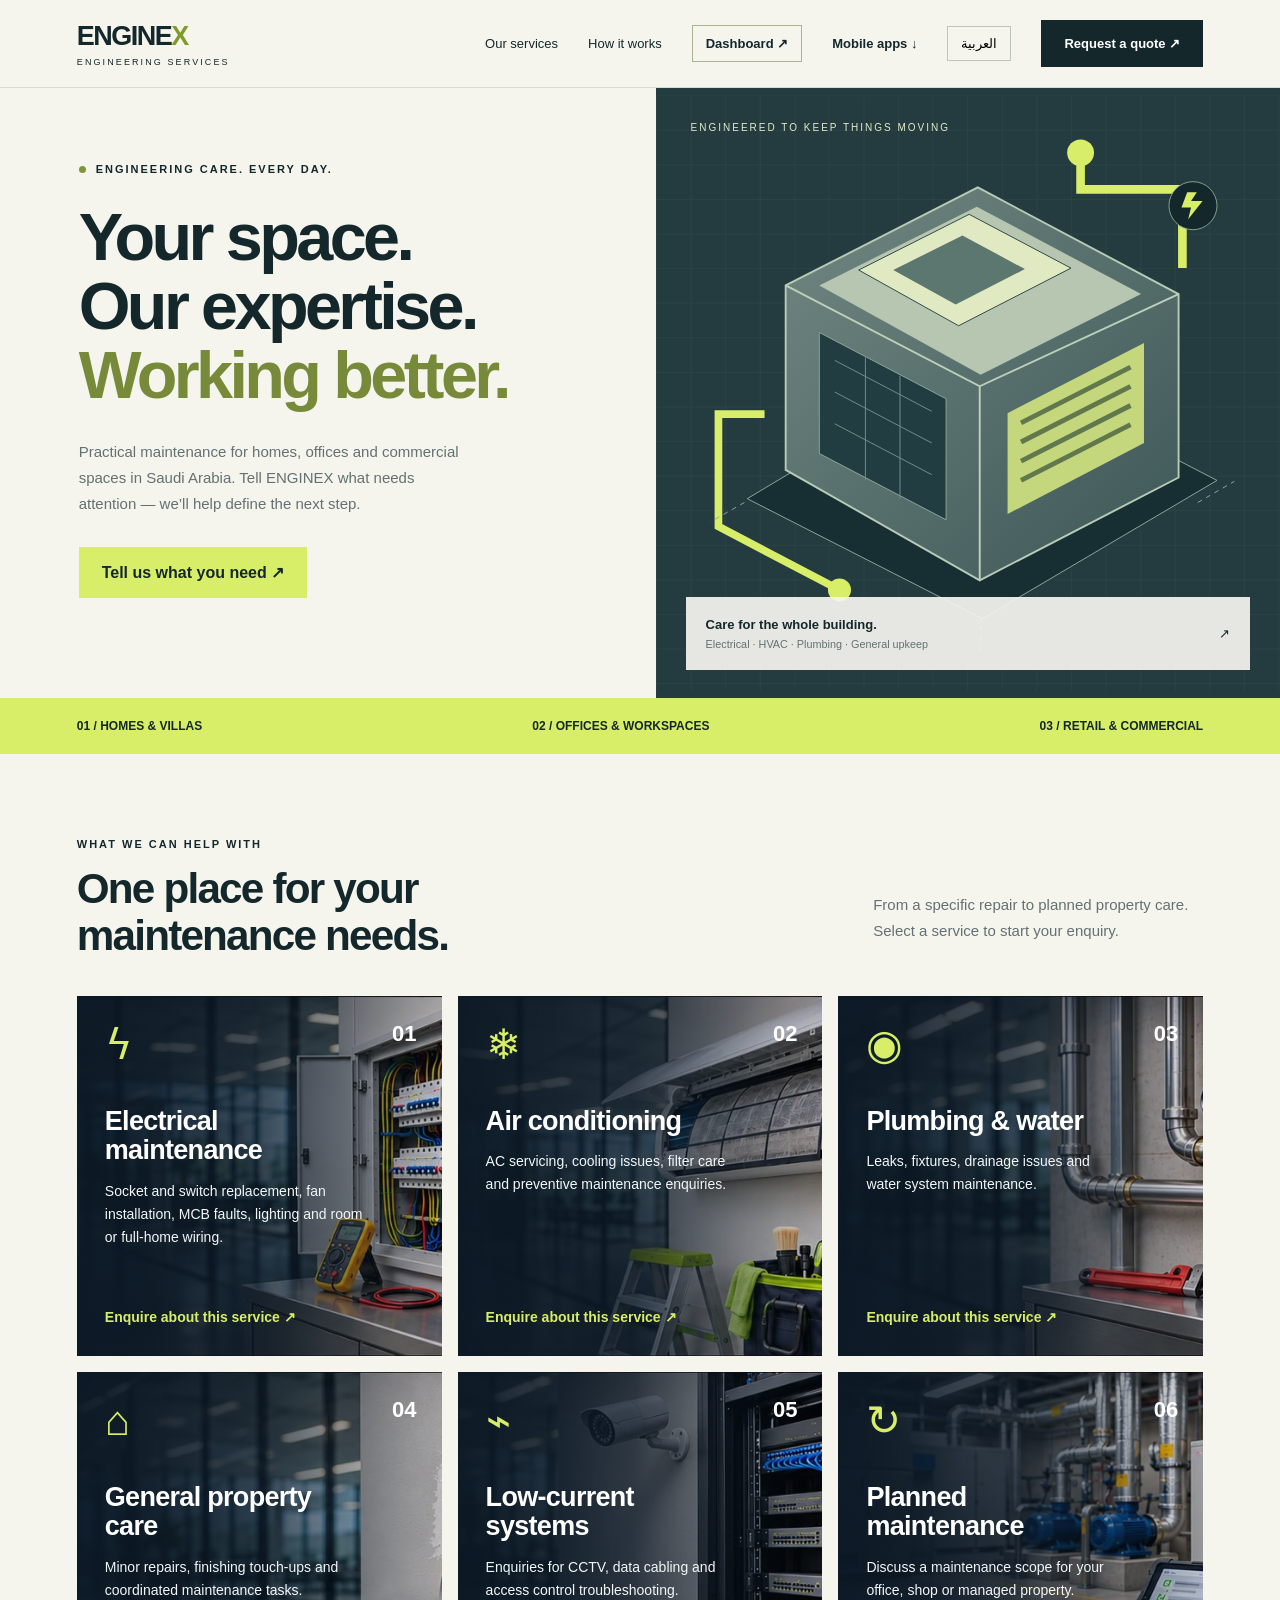
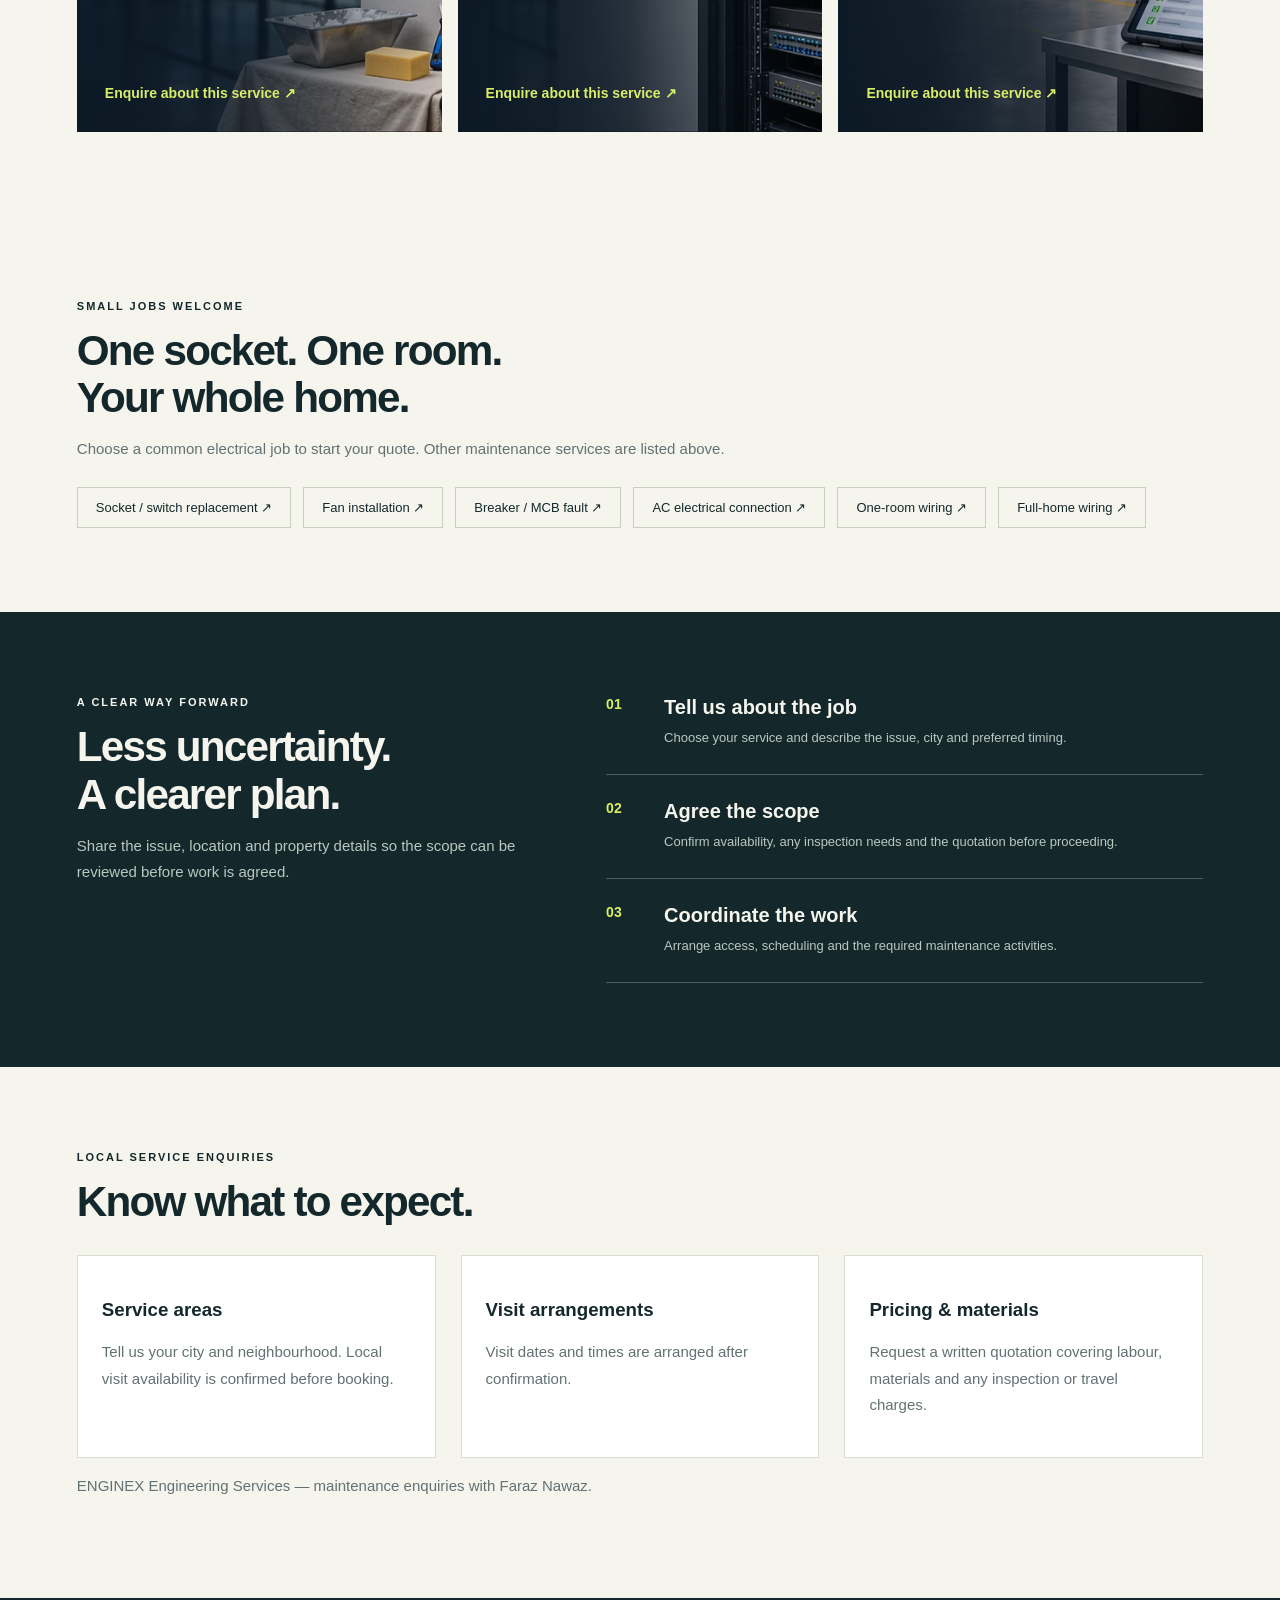
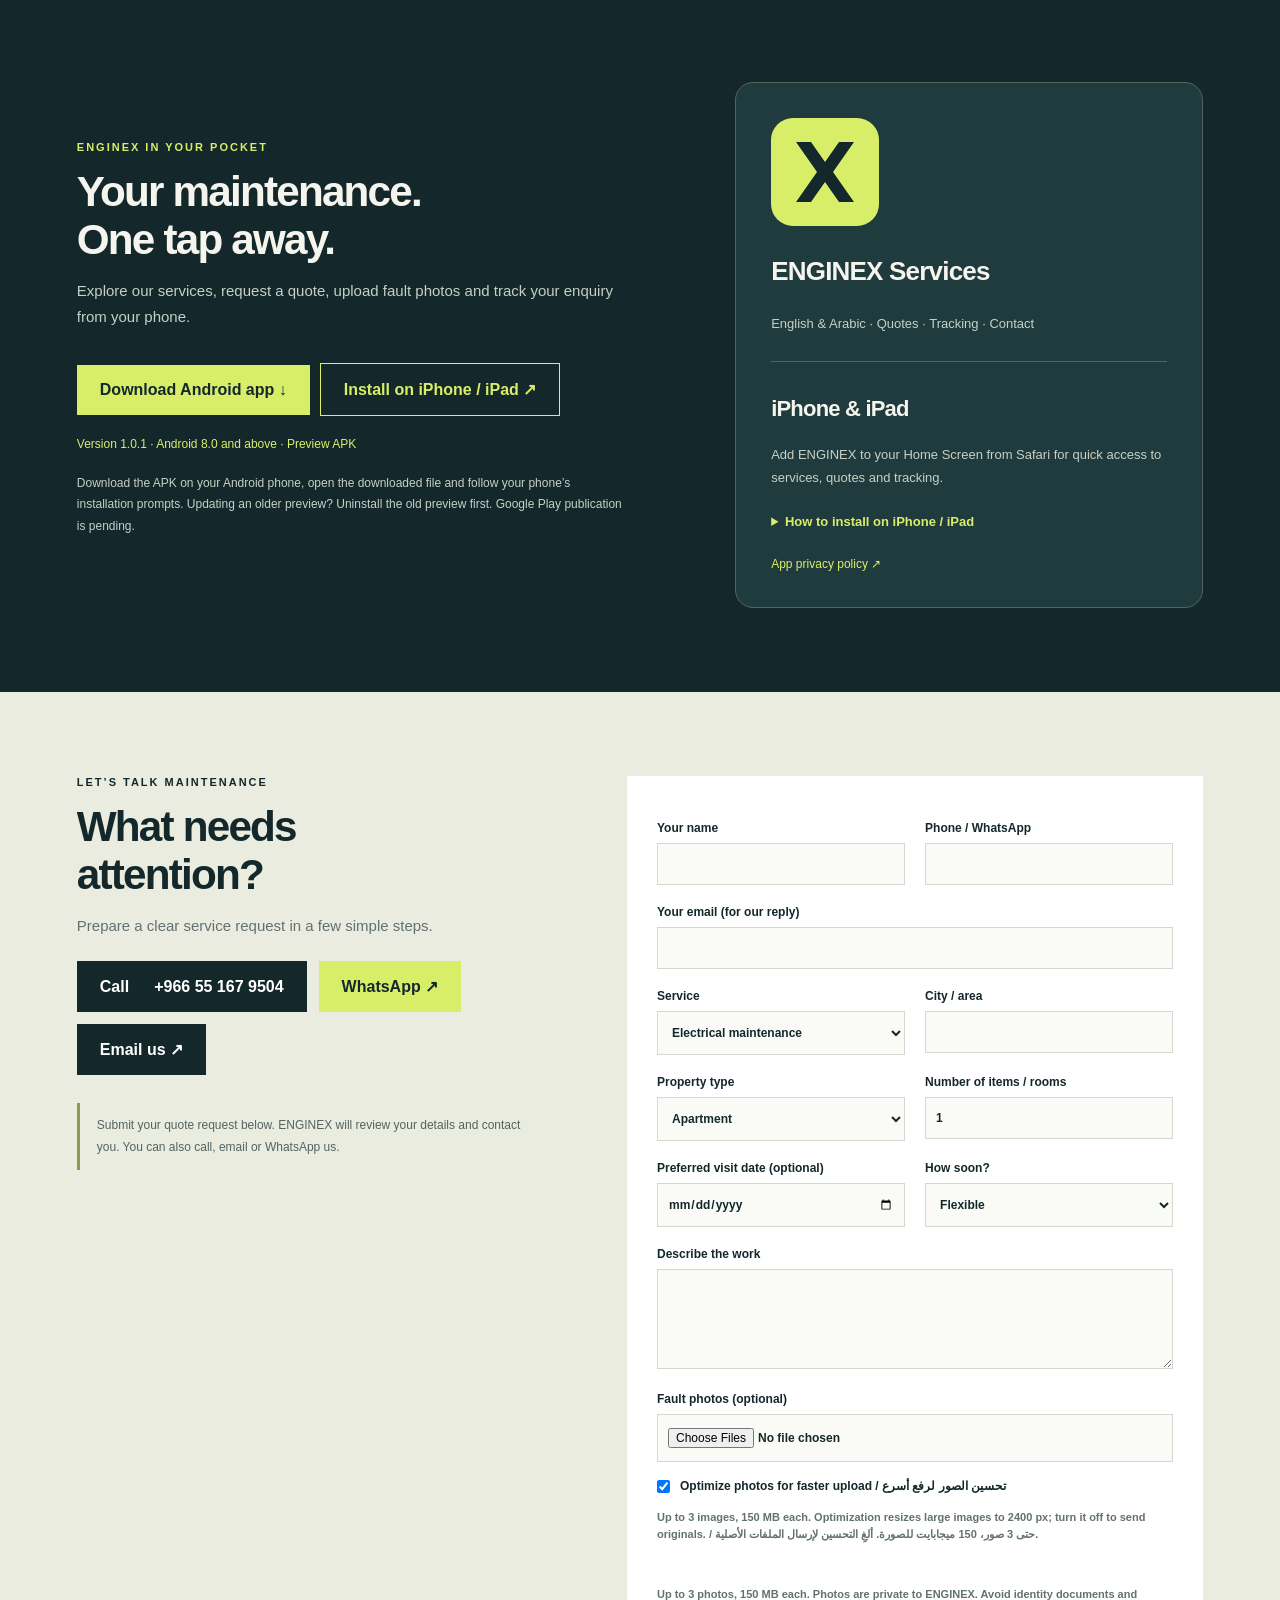
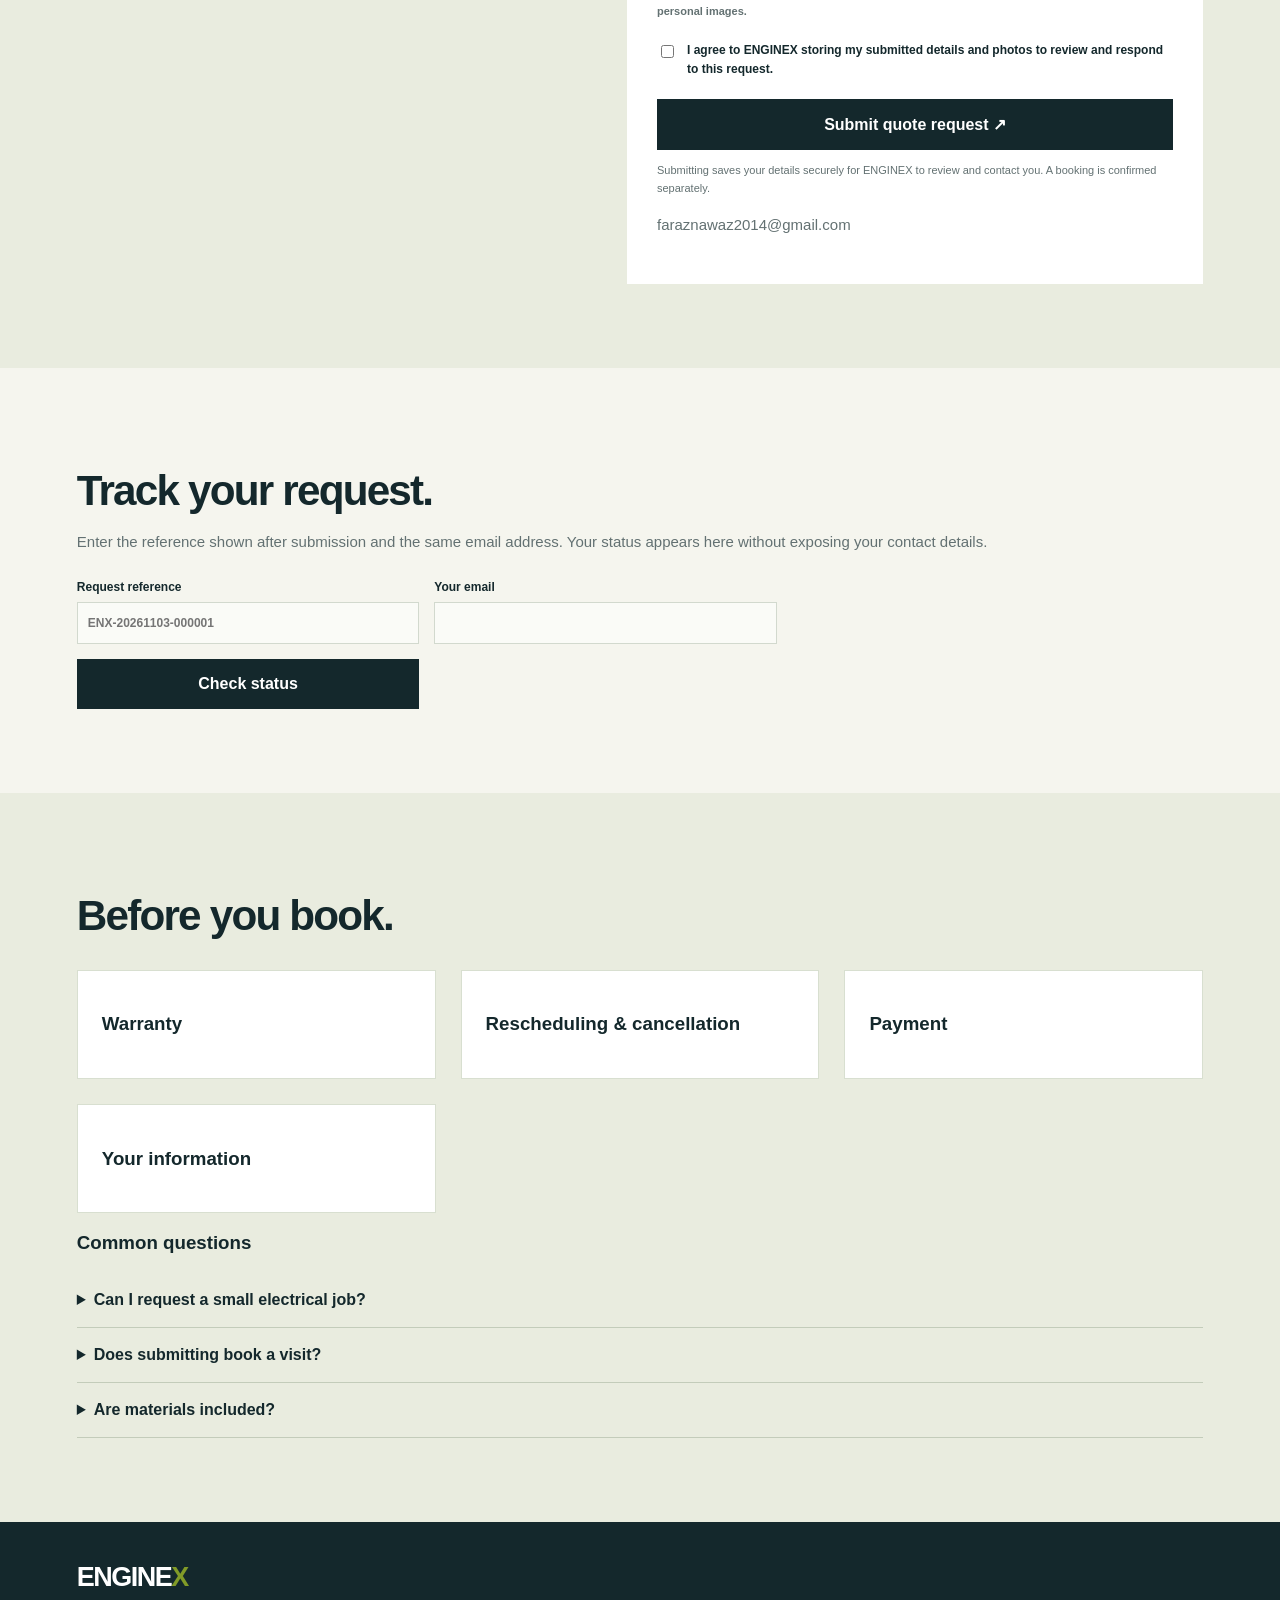
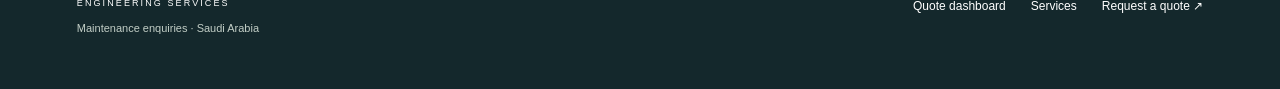
==== commit d99040ca: "Add iPhone and iPad home-screen app installation and offline fallback" ====
--- a/index.html
+++ b/index.html
@@ -1,12 +1,12 @@
 <!doctype html><html lang="en"><head><meta charset="utf-8"><meta name="viewport" content="width=device-width,initial-scale=1"><meta name="description" content="ENGINEX Engineering Services — electrical, air conditioning, plumbing and property maintenance enquiries in Saudi Arabia."><title>ENGINEX | Engineering & Maintenance</title><style>
 :root{--ink:#14282c;--lime:#d9ee68;--paper:#f5f5ee;--muted:#637172}*{box-sizing:border-box}html{scroll-behavior:smooth;scroll-padding-top:90px}body{margin:0;background:var(--paper);color:var(--ink);font-family:Arial,sans-serif}a{color:inherit;text-decoration:none}button,input,select,textarea{font:inherit}button,a,input,select,textarea{outline-offset:5px}header{height:88px;display:flex;align-items:center;justify-content:space-between;padding:0 6%;background:var(--paper);border-bottom:1px solid #d8dcd2;position:sticky;top:0;z-index:10}.logo{font-size:27px;font-weight:900;letter-spacing:-1.5px}.logo span{color:#819b28}.sublogo{display:block;font-size:9px;letter-spacing:2.1px;font-weight:500;margin-top:5px}nav{display:flex;align-items:center;gap:30px;font-size:13px}.btn{border:0;background:var(--lime);padding:16px 23px;display:inline-flex;justify-content:center;align-items:center;gap:25px;font-weight:700;cursor:pointer}.dark{background:var(--ink);color:white}.lang{background:none;border:1px solid #bdc5bd;padding:9px 13px;cursor:pointer}.hero{display:grid;grid-template-columns:1.05fr 1fr;min-height:610px}.hero-copy{padding:75px 9% 62px 12%}.eyebrow{font-size:11px;text-transform:uppercase;letter-spacing:2px;font-weight:700;display:flex;align-items:center;gap:10px}.dot{height:7px;width:7px;background:#7e9634;border-radius:50%}h1{font-size:clamp(45px,5.2vw,76px);line-height:1.04;letter-spacing:-3.6px;margin:28px 0}h1 em{font-style:normal;color:#778a39}p{font-size:15px;line-height:1.75;color:var(--muted)}.hero-copy p{max-width:390px;margin-bottom:30px}.hero-art{background:#243c40;position:relative;overflow:hidden;display:flex;align-items:center;justify-content:center;min-height:470px}.hero-art svg{width:100%;height:100%;position:absolute}.art-label{position:absolute;left:35px;top:34px;color:#e2ecc7;font-size:10px;letter-spacing:2px}.art-bottom{position:absolute;bottom:28px;left:30px;right:30px;background:#f5f5eeed;padding:20px;display:flex;justify-content:space-between;align-items:center;font-size:13px}.art-bottom small{display:block;color:var(--muted);margin-top:6px}.strip{background:var(--lime);padding:21px 6%;display:flex;justify-content:space-between;gap:20px;font-size:12px;font-weight:700}.section{padding:84px 6%}.section-head{display:flex;justify-content:space-between;align-items:end;gap:30px;margin-bottom:36px}h2{font-size:clamp(32px,3.3vw,47px);letter-spacing:-1.8px;line-height:1.12;margin:15px 0 0}.section-head p{max-width:330px}.cards{display:grid;grid-template-columns:repeat(3,1fr);gap:16px}.card{background:#fff;padding:30px;min-height:255px;border:1px solid #dfe3d8;position:relative}.icon{font-size:29px;color:#728c2c}.card h3{font-size:21px;margin:25px 0 10px;letter-spacing:-.5px}.card p{font-size:13px;margin:0 0 25px}.card a{font-size:12px;font-weight:700}.number{position:absolute;right:25px;top:28px;color:#a0aaa3;font-size:11px}.process{background:var(--ink);color:var(--paper);display:grid;grid-template-columns:1fr 1.3fr;gap:70px}.process p{color:#bbc7c0}.steps{display:grid;gap:25px}.step{display:grid;grid-template-columns:40px 1fr;gap:18px;border-bottom:1px solid #4d5e5f;padding-bottom:24px}.step b{color:var(--lime);font-size:14px}.step h3{margin:0;font-size:20px}.step p{margin:8px 0 0;font-size:13px}.audience{display:flex;gap:12px;flex-wrap:wrap;margin-top:30px}.pill{border:1px solid #c8cfc3;padding:12px 18px;font-size:13px}.quote{display:grid;grid-template-columns:1fr 1.2fr;gap:70px;background:#e9ecdf}.quote p{max-width:370px}.note{border-left:3px solid #8b9e47;padding:12px 17px;font-size:12px;margin-top:28px;line-height:1.8;color:#556362}.form{background:white;padding:30px}.fields{display:grid;grid-template-columns:1fr 1fr;gap:20px}label{font-size:12px;font-weight:700;display:block}input,select,textarea{width:100%;padding:13px 10px;margin-top:8px;border:1px solid #d2d9ce;background:#fafbf7;color:var(--ink)}textarea{min-height:100px;resize:vertical}.wide{grid-column:1/-1}.form .btn{width:100%;margin-top:20px}.form small{display:block;font-size:11px;color:var(--muted);line-height:1.6;margin-top:12px}#result{white-space:pre-wrap;font-size:13px;line-height:1.6;background:var(--paper);padding:18px}footer{background:var(--ink);color:white;padding:40px 6%;display:flex;justify-content:space-between;gap:25px;align-items:center}footer p{font-size:11px;color:#c2cec6}.foot-links{font-size:12px;display:flex;gap:25px}[dir=rtl] h1{letter-spacing:0}[dir=rtl] .hero-copy{padding:75px 12% 62px 9%}[dir=rtl] .note{border-left:0;border-right:3px solid #8b9e47}@media(max-width:800px){header{height:75px}nav{gap:12px}nav>a:not(.btn){display:none}nav .btn{padding:12px;font-size:11px}.hero{grid-template-columns:1fr}.hero-copy{padding:48px 6%}h1{letter-spacing:-2px}.hero-art{min-height:390px}.strip{flex-wrap:wrap;font-size:11px}.section{padding:55px 6%}.cards{grid-template-columns:1fr 1fr}.process,.quote{grid-template-columns:1fr;gap:30px}.section-head{display:block}.fields{grid-template-columns:1fr}.wide{grid-column:auto}footer{align-items:start;flex-direction:column}}@media(max-width:470px){.cards{grid-template-columns:1fr}.card{min-height:210px}.logo{font-size:23px}.sublogo{font-size:7px}.form{padding:22px}}
-.contact-actions{display:flex;flex-wrap:wrap;gap:12px;margin:22px 0}.contact-actions a{overflow-wrap:anywhere}.foot-links{flex-wrap:wrap}a[href^="mailto:"]{overflow-wrap:anywhere}nav .dashboard-link{border:1px solid #a8b58e;padding:10px 13px;font-weight:700;white-space:nowrap}@media(max-width:800px){nav>a.dashboard-link{display:inline-flex}header{height:auto;min-height:75px;padding-top:14px;padding-bottom:14px;gap:12px;flex-wrap:wrap}nav{flex-wrap:wrap}} .hero-media-layer{position:absolute;inset:0;z-index:1;background:#203b3d}.hero-custom-media{display:block;width:100%;height:100%;object-fit:cover}.hero-custom-media[hidden]{display:none!important}.has-custom-media>svg,.has-custom-media>.art-label{visibility:hidden}.has-custom-media>.art-bottom{z-index:3;pointer-events:none}.hero-slide-caption{position:absolute;z-index:3;left:20px;top:20px;bottom:auto;max-width:calc(100% - 270px);background:#14282ce8;color:#d9ee68;padding:10px 13px;font-size:11px;font-weight:700;letter-spacing:1.2px;line-height:1.5;pointer-events:none}@media(max-width:600px){.hero-slide-caption{top:78px;left:18px;max-width:calc(100% - 36px)}}.hero-slide-caption:empty{display:none}.hero-media-nav{position:absolute;top:18px;right:18px;z-index:4;display:flex;align-items:center;gap:8px;padding:8px;background:#f5f5eeed;color:#14282c;font-size:12px}.hero-media-nav button{border:0;padding:9px;background:#d9ee68;cursor:pointer}.hero-custom-media[controls]{padding-bottom:120px} .info-grid,.examples-grid{display:grid;grid-template-columns:repeat(3,1fr);gap:25px;margin-top:30px}.info-grid article,.work-example{padding:24px;background:#fff;border:1px solid #d8dfd0}.job-options{display:flex;flex-wrap:wrap;gap:12px;margin-top:25px}.consent{display:flex;align-items:flex-start;gap:10px;line-height:1.6}.consent input{width:auto;margin-top:4px}.before-after{display:grid;grid-template-columns:1fr 1fr;gap:10px}.before-after figure{margin:0}.before-after img{width:100%;height:190px;object-fit:cover}.before-after figcaption{font-size:12px;padding:8px}.terms{background:#e9ecdf}.terms details{padding:18px 0;border-bottom:1px solid #c3ccba}.terms summary{cursor:pointer;font-weight:bold}.track-form{max-width:700px;display:grid;grid-template-columns:1fr 1fr;gap:15px;margin-top:25px}.mobile-contact{display:none}[hidden]{display:none!important}@media(max-width:800px){.info-grid,.examples-grid{grid-template-columns:1fr}.track-form{grid-template-columns:1fr}body{padding-bottom:65px}.mobile-contact{display:flex;position:fixed;bottom:0;left:0;right:0;z-index:20;gap:1px;background:#14282c;padding:8px}.mobile-contact a{flex:1;background:#d9ee68;color:#14282c;text-align:center;padding:13px 5px;font-size:12px;font-weight:bold}} .card.service-image-card{min-height:360px;padding:28px;display:flex;flex-direction:column;background-color:#142632;color:white;border:0;overflow:hidden}.service-image-card .icon{color:#d9ee68;font-size:42px;line-height:1;margin-bottom:35px;width:50px;height:48px}.service-image-card .number{top:25px;right:25px;color:#fff;font-size:22px;font-weight:700}.service-image-card h3{font-size:27px;line-height:1.1;max-width:82%;margin:0 0 14px;color:white;letter-spacing:-.7px}.service-image-card p{font-size:14px;line-height:1.65;max-width:84%;color:#f3f6f7;margin:0 0 22px}.service-image-card a{font-size:14px;color:#d9ee68;margin-top:auto;font-weight:700;line-height:1.5}.service-image-card a:hover{text-decoration:underline}.service-image-card a:focus-visible{outline:2px solid #d9ee68}[dir=rtl] .service-image-card .number{right:auto;left:25px}@media(max-width:800px){.card.service-image-card{min-height:365px;padding:24px}.service-image-card h3{font-size:25px}}@media(max-width:470px){.card.service-image-card{min-height:350px}} .quote-confirmation{background:#14282c;color:white;border-top:6px solid #d9ee68;padding:26px;margin-bottom:25px}.quote-confirmation p,.quote-confirmation small{color:#d6e0d5}.quote-confirmation h3{font-size:26px;margin:16px 0}.quote-confirmation strong{display:block;font-family:monospace;font-size:clamp(17px,2vw,26px);color:#d9ee68;overflow-wrap:anywhere;padding:18px 0;letter-spacing:1px}.quote-confirmation .btn{width:auto;margin:0;padding:13px}.quote-confirmation .dark{border:1px solid #d9ee68}.quote-confirmation .eyebrow{color:#d9ee68}#submission-status[data-saved="false"]{color:#a32d21}.android-app-section{display:grid;grid-template-columns:1.3fr 1fr;gap:50px;align-items:center;background:#14282c;color:#f5f5ee}.android-app-section .eyebrow{color:#d9ee68}.android-app-copy>p{max-width:550px;color:#c6d0c4}.android-app-copy .btn{margin:18px 0;color:#14282c}.android-app-meta{display:block;color:#d9ee68;font-size:12px;line-height:1.7}.android-app-copy .android-install-help{font-size:12px;line-height:1.8;margin-top:18px}.android-app-card{padding:35px;background:#203b3d;border:1px solid #52655c;border-radius:18px}.android-app-card h3{font-size:26px;letter-spacing:-.8px}.android-app-card p{font-size:13px;color:#c6d0c4}.android-app-card a{font-size:12px;color:#d9ee68}.android-nav-link{font-weight:bold;white-space:nowrap}@media(max-width:800px){.android-app-section{grid-template-columns:1fr;gap:30px}nav>a.android-nav-link{display:inline-flex}.android-app-card{padding:25px}} </style><link rel="stylesheet" href="operations.css?v=jobs-1"></head><body><header><a class="logo" href="#">ENGINE<span>X</span><small class="sublogo">ENGINEERING SERVICES</small></a><nav><a href="#services" data-en="Our services" data-ar="خدماتنا">Our services</a><a href="#approach" data-en="How it works" data-ar="كيف نعمل">How it works</a><a class="dashboard-link" href="dashboard.html" data-en="Dashboard ↗" data-ar="لوحة التحكم ↖">Dashboard ↗</a><a class="android-nav-link" href="#android-app" data-en="Android app ↓" data-ar="تطبيق أندرويد ↓">Android app ↓</a><button class="lang" id="language">العربية</button><a class="btn dark" href="#contact" data-en="Request a quote ↗" data-ar="اطلب عرض سعر ↖">Request a quote ↗</a></nav></header>
+.contact-actions{display:flex;flex-wrap:wrap;gap:12px;margin:22px 0}.contact-actions a{overflow-wrap:anywhere}.foot-links{flex-wrap:wrap}a[href^="mailto:"]{overflow-wrap:anywhere}nav .dashboard-link{border:1px solid #a8b58e;padding:10px 13px;font-weight:700;white-space:nowrap}@media(max-width:800px){nav>a.dashboard-link{display:inline-flex}header{height:auto;min-height:75px;padding-top:14px;padding-bottom:14px;gap:12px;flex-wrap:wrap}nav{flex-wrap:wrap}} .hero-media-layer{position:absolute;inset:0;z-index:1;background:#203b3d}.hero-custom-media{display:block;width:100%;height:100%;object-fit:cover}.hero-custom-media[hidden]{display:none!important}.has-custom-media>svg,.has-custom-media>.art-label{visibility:hidden}.has-custom-media>.art-bottom{z-index:3;pointer-events:none}.hero-slide-caption{position:absolute;z-index:3;left:20px;top:20px;bottom:auto;max-width:calc(100% - 270px);background:#14282ce8;color:#d9ee68;padding:10px 13px;font-size:11px;font-weight:700;letter-spacing:1.2px;line-height:1.5;pointer-events:none}@media(max-width:600px){.hero-slide-caption{top:78px;left:18px;max-width:calc(100% - 36px)}}.hero-slide-caption:empty{display:none}.hero-media-nav{position:absolute;top:18px;right:18px;z-index:4;display:flex;align-items:center;gap:8px;padding:8px;background:#f5f5eeed;color:#14282c;font-size:12px}.hero-media-nav button{border:0;padding:9px;background:#d9ee68;cursor:pointer}.hero-custom-media[controls]{padding-bottom:120px} .info-grid,.examples-grid{display:grid;grid-template-columns:repeat(3,1fr);gap:25px;margin-top:30px}.info-grid article,.work-example{padding:24px;background:#fff;border:1px solid #d8dfd0}.job-options{display:flex;flex-wrap:wrap;gap:12px;margin-top:25px}.consent{display:flex;align-items:flex-start;gap:10px;line-height:1.6}.consent input{width:auto;margin-top:4px}.before-after{display:grid;grid-template-columns:1fr 1fr;gap:10px}.before-after figure{margin:0}.before-after img{width:100%;height:190px;object-fit:cover}.before-after figcaption{font-size:12px;padding:8px}.terms{background:#e9ecdf}.terms details{padding:18px 0;border-bottom:1px solid #c3ccba}.terms summary{cursor:pointer;font-weight:bold}.track-form{max-width:700px;display:grid;grid-template-columns:1fr 1fr;gap:15px;margin-top:25px}.mobile-contact{display:none}[hidden]{display:none!important}@media(max-width:800px){.info-grid,.examples-grid{grid-template-columns:1fr}.track-form{grid-template-columns:1fr}body{padding-bottom:65px}.mobile-contact{display:flex;position:fixed;bottom:0;left:0;right:0;z-index:20;gap:1px;background:#14282c;padding:8px}.mobile-contact a{flex:1;background:#d9ee68;color:#14282c;text-align:center;padding:13px 5px;font-size:12px;font-weight:bold}} .card.service-image-card{min-height:360px;padding:28px;display:flex;flex-direction:column;background-color:#142632;color:white;border:0;overflow:hidden}.service-image-card .icon{color:#d9ee68;font-size:42px;line-height:1;margin-bottom:35px;width:50px;height:48px}.service-image-card .number{top:25px;right:25px;color:#fff;font-size:22px;font-weight:700}.service-image-card h3{font-size:27px;line-height:1.1;max-width:82%;margin:0 0 14px;color:white;letter-spacing:-.7px}.service-image-card p{font-size:14px;line-height:1.65;max-width:84%;color:#f3f6f7;margin:0 0 22px}.service-image-card a{font-size:14px;color:#d9ee68;margin-top:auto;font-weight:700;line-height:1.5}.service-image-card a:hover{text-decoration:underline}.service-image-card a:focus-visible{outline:2px solid #d9ee68}[dir=rtl] .service-image-card .number{right:auto;left:25px}@media(max-width:800px){.card.service-image-card{min-height:365px;padding:24px}.service-image-card h3{font-size:25px}}@media(max-width:470px){.card.service-image-card{min-height:350px}} .quote-confirmation{background:#14282c;color:white;border-top:6px solid #d9ee68;padding:26px;margin-bottom:25px}.quote-confirmation p,.quote-confirmation small{color:#d6e0d5}.quote-confirmation h3{font-size:26px;margin:16px 0}.quote-confirmation strong{display:block;font-family:monospace;font-size:clamp(17px,2vw,26px);color:#d9ee68;overflow-wrap:anywhere;padding:18px 0;letter-spacing:1px}.quote-confirmation .btn{width:auto;margin:0;padding:13px}.quote-confirmation .dark{border:1px solid #d9ee68}.quote-confirmation .eyebrow{color:#d9ee68}#submission-status[data-saved="false"]{color:#a32d21}.android-app-section{display:grid;grid-template-columns:1.3fr 1fr;gap:50px;align-items:center;background:#14282c;color:#f5f5ee}.android-app-section .eyebrow{color:#d9ee68}.android-app-copy>p{max-width:550px;color:#c6d0c4}.android-app-copy .btn{margin:18px 0;color:#14282c}.android-app-meta{display:block;color:#d9ee68;font-size:12px;line-height:1.7}.android-app-copy .android-install-help{font-size:12px;line-height:1.8;margin-top:18px}.android-app-card{padding:35px;background:#203b3d;border:1px solid #52655c;border-radius:18px}.android-app-card h3{font-size:26px;letter-spacing:-.8px}.android-app-card p{font-size:13px;color:#c6d0c4}.android-app-card a{font-size:12px;color:#d9ee68}.android-nav-link{font-weight:bold;white-space:nowrap}@media(max-width:800px){.android-app-section{grid-template-columns:1fr;gap:30px}nav>a.android-nav-link{display:inline-flex}.android-app-card{padding:25px}} .android-app-copy .ios-download-button{background:transparent;border:1px solid #d9ee68;color:#d9ee68;margin-inline-start:10px}.ios-app-panel{border-top:1px solid #52655c;margin-top:25px;padding-top:12px}.ios-app-panel h3{font-size:22px}.ios-app-panel details{margin:20px 0;font-size:13px;line-height:1.9;color:#f5f5ee}.ios-app-panel summary{cursor:pointer;color:#d9ee68;font-weight:bold}.ios-app-panel li{margin:10px 0}.ios-installed-note{color:#d9ee68!important}@media(max-width:800px){.android-app-copy .ios-download-button{margin-inline-start:0;display:flex}}@media(display-mode:standalone){.mobile-contact{padding-bottom:max(8px,env(safe-area-inset-bottom))}body{overscroll-behavior-y:none}} </style><link rel="stylesheet" href="operations.css?v=jobs-1"><link rel="manifest" href="app.webmanifest"><meta name="theme-color" content="#14282c"><meta name="mobile-web-app-capable" content="yes"><meta name="apple-mobile-web-app-capable" content="yes"><meta name="apple-mobile-web-app-title" content="ENGINEX"><meta name="apple-mobile-web-app-status-bar-style" content="default"><link rel="apple-touch-icon" sizes="180x180" href="assets/app-icon-180.png"></head><body><header><a class="logo" href="#">ENGINE<span>X</span><small class="sublogo">ENGINEERING SERVICES</small></a><nav><a href="#services" data-en="Our services" data-ar="خدماتنا">Our services</a><a href="#approach" data-en="How it works" data-ar="كيف نعمل">How it works</a><a class="dashboard-link" href="dashboard.html" data-en="Dashboard ↗" data-ar="لوحة التحكم ↖">Dashboard ↗</a><a class="android-nav-link" href="#android-app" data-en="Mobile apps ↓" data-ar="تطبيقات الجوال ↓">Mobile apps ↓</a><button class="lang" id="language">العربية</button><a class="btn dark" href="#contact" data-en="Request a quote ↗" data-ar="اطلب عرض سعر ↖">Request a quote ↗</a></nav></header>
 <main><section class="hero"><div class="hero-copy"><div class="eyebrow"><span class="dot"></span><span data-en="ENGINEERING CARE. EVERY DAY." data-ar="عناية هندسية. كل يوم.">ENGINEERING CARE. EVERY DAY.</span></div><h1 data-en="Your space.<br>Our expertise.<br><em>Working better.</em>" data-ar="مساحتك.<br>خبرتنا.<br><em>أداء أفضل.</em>">Your space.<br>Our expertise.<br><em>Working better.</em></h1><p data-en="Practical maintenance for homes, offices and commercial spaces in Saudi Arabia. Tell ENGINEX what needs attention — we’ll help define the next step." data-ar="صيانة عملية للمنازل والمكاتب والمنشآت التجارية في المملكة العربية السعودية. أخبر إنجنكس بما يحتاج إلى عناية لتحديد الخطوة التالية.">Practical maintenance for homes, offices and commercial spaces in Saudi Arabia. Tell ENGINEX what needs attention — we’ll help define the next step.</p><a href="#contact" class="btn" data-en="Tell us what you need ↗" data-ar="أخبرنا باحتياجك ↖">Tell us what you need ↗</a></div><div class="hero-art" role="img" aria-label="Architectural illustration of building maintenance systems"><span class="art-label">ENGINEERED TO KEEP THINGS MOVING</span><svg viewBox="0 0 650 620" fill="none" aria-hidden="true"><defs><pattern id="grid" width="36" height="36" patternUnits="userSpaceOnUse"><path d="M36 0H0V36" stroke="#6c8584" stroke-opacity=".16"/></pattern><linearGradient id="wall" x2="1" y2="1"><stop stop-color="#718782"/><stop offset="1" stop-color="#3d5757"/></linearGradient></defs><path fill="url(#grid)" d="M0 0h650v620H0z"/><path d="M95 420 340 545 584 401 339 274Z" fill="#172e33" stroke="#8caaa0"/><path d="M135 390V198L335 96 544 207V398L337 505Z" fill="url(#wall)" stroke="#b8cbb4" stroke-width="2"/><path d="m135 198 202 105 207-96M337 303v202" stroke="#bdd0b9" stroke-width="2"/><path d="m170 198 164-82 171 91-167 84Z" fill="#b6c6b1"/><path d="M170 247v126l132 69V316Z" fill="#223d41" stroke="#8fa79b"/><path d="m186 276 101 53m-101-20 101 53m-101-20 101 53M218 273v128m36-109v128" stroke="#729188"/><path d="m366 331 142-73v104l-142 74Z" fill="#c4d77c"/><path d="m380 341 114-58m-114 78 114-58m-114 78 114-58m-114 78 114-58" stroke="#61774c" stroke-width="5"/><path d="m211 182 115-58 106 56-117 60Z" fill="#e0e9c2" stroke="#294443"/><path d="m247 182 72-36 65 35-72 37Z" fill="#5b7770"/><path d="M548 180V98H442V60" stroke="#d9ee68" stroke-width="9"/><circle cx="442" cy="60" r="14" fill="#d9ee68"/><path d="M113 332H65v117l126 66" stroke="#d9ee68" stroke-width="8"/><circle cx="191" cy="515" r="12" fill="#d9ee68"/><path d="m564 424 38-22m-264 141v35M92 424l-35 20" stroke="#8fa79b" stroke-dasharray="5 5"/><circle cx="559" cy="115" r="25" fill="#14282c" stroke="#88a18f"/><path d="m553 101-6 16h10l-3 12 15-19h-12l6-9Z" fill="#d9ee68"/></svg><div class="art-bottom"><div><strong data-en="Care for the whole building." data-ar="عناية بكامل المبنى.">Care for the whole building.</strong><small data-en="Electrical · HVAC · Plumbing · General upkeep" data-ar="كهرباء · تكييف · سباكة · صيانة عامة">Electrical · HVAC · Plumbing · General upkeep</small></div><span>↗</span></div></div></section>
 <div class="strip"><span data-en="01 / HOMES & VILLAS" data-ar="01 / المنازل والفلل">01 / HOMES & VILLAS</span><span data-en="02 / OFFICES & WORKSPACES" data-ar="02 / المكاتب ومساحات العمل">02 / OFFICES & WORKSPACES</span><span data-en="03 / RETAIL & COMMERCIAL" data-ar="03 / المتاجر والمنشآت التجارية">03 / RETAIL & COMMERCIAL</span></div>
 <section class="section" id="services"><div class="section-head"><div><div class="eyebrow" data-en="WHAT WE CAN HELP WITH" data-ar="كيف يمكننا مساعدتك">WHAT WE CAN HELP WITH</div><h2 data-en="One place for your<br>maintenance needs." data-ar="وجهة واحدة<br>لاحتياجات الصيانة.">One place for your<br>maintenance needs.</h2></div><p data-en="From a specific repair to planned property care. Select a service to start your enquiry." data-ar="من إصلاح محدد إلى العناية المخططة بالعقار. اختر الخدمة لبدء استفسارك.">From a specific repair to planned property care. Select a service to start your enquiry.</p></div><div class="cards" id="cards"></div></section>
 <section class="section" id="small-jobs"><div class="eyebrow" data-en="SMALL JOBS WELCOME" data-ar="نرحب بالأعمال الصغيرة">SMALL JOBS WELCOME</div><h2 data-en="One socket. One room.<br>Your whole home." data-ar="مقبس واحد. غرفة واحدة.<br>منزلك بالكامل.">One socket. One room.<br>Your whole home.</h2><p data-en="Choose a common electrical job to start your quote. Other maintenance services are listed above." data-ar="اختر عملاً كهربائياً شائعاً لبدء طلب عرض السعر. خدمات الصيانة الأخرى مذكورة أعلاه.">Choose a common electrical job to start your quote. Other maintenance services are listed above.</p><div class="job-options"><a class="pill" href="#contact" data-job="Socket / switch replacement" data-en="Socket / switch replacement ↗" data-ar="تغيير مقبس أو مفتاح ↖">Socket / switch replacement ↗</a><a class="pill" href="#contact" data-job="Fan installation" data-en="Fan installation ↗" data-ar="تركيب مروحة ↖">Fan installation ↗</a><a class="pill" href="#contact" data-job="Breaker / MCB fault" data-en="Breaker / MCB fault ↗" data-ar="عطل قاطع كهربائي ↖">Breaker / MCB fault ↗</a><a class="pill" href="#contact" data-job="AC electrical connection" data-en="AC electrical connection ↗" data-ar="توصيل كهرباء المكيف ↖">AC electrical connection ↗</a><a class="pill" href="#contact" data-job="One-room wiring" data-en="One-room wiring ↗" data-ar="تمديدات غرفة واحدة ↖">One-room wiring ↗</a><a class="pill" href="#contact" data-job="Full-home wiring" data-en="Full-home wiring ↗" data-ar="تمديدات منزل كامل ↖">Full-home wiring ↗</a></div></section><section class="section process" id="approach"><div><div class="eyebrow" data-en="A CLEAR WAY FORWARD" data-ar="خطوات واضحة">A CLEAR WAY FORWARD</div><h2 data-en="Less uncertainty.<br>A clearer plan." data-ar="وضوح أكبر.<br>وخطة أفضل.">Less uncertainty.<br>A clearer plan.</h2><p data-en="Share the issue, location and property details so the scope can be reviewed before work is agreed." data-ar="شارك المشكلة والموقع وتفاصيل العقار لمراجعة نطاق العمل قبل الاتفاق عليه.">Share the issue, location and property details so the scope can be reviewed before work is agreed.</p></div><div class="steps"><div class="step"><b>01</b><div><h3 data-en="Tell us about the job" data-ar="أخبرنا عن العمل">Tell us about the job</h3><p data-en="Choose your service and describe the issue, city and preferred timing." data-ar="اختر الخدمة واشرح المشكلة والمدينة والوقت المناسب.">Choose your service and describe the issue, city and preferred timing.</p></div></div><div class="step"><b>02</b><div><h3 data-en="Agree the scope" data-ar="الاتفاق على النطاق">Agree the scope</h3><p data-en="Confirm availability, any inspection needs and the quotation before proceeding." data-ar="تأكيد التوفر والحاجة للمعاينة وعرض السعر قبل البدء.">Confirm availability, any inspection needs and the quotation before proceeding.</p></div></div><div class="step"><b>03</b><div><h3 data-en="Coordinate the work" data-ar="تنسيق التنفيذ">Coordinate the work</h3><p data-en="Arrange access, scheduling and the required maintenance activities." data-ar="تنسيق الدخول والجدول الزمني وأعمال الصيانة المطلوبة.">Arrange access, scheduling and the required maintenance activities.</p></div></div></div></section>
 <section class="section" id="coverage"><div class="eyebrow" data-en="LOCAL SERVICE ENQUIRIES" data-ar="استفسارات الخدمة المحلية">LOCAL SERVICE ENQUIRIES</div><h2 data-en="Know what to expect." data-ar="تعرف على تفاصيل الخدمة.">Know what to expect.</h2><div class="info-grid"><article><h3 data-en="Service areas" data-ar="مناطق الخدمة">Service areas</h3><p data-site-field="areas">Tell us your city and neighbourhood. Local visit availability is confirmed before booking.</p></article><article><h3 data-en="Visit arrangements" data-ar="مواعيد الزيارة">Visit arrangements</h3><p data-site-field="hours">Visit dates and times are arranged after confirmation.</p></article><article><h3 data-en="Pricing & materials" data-ar="الأسعار والمواد">Pricing & materials</h3><p data-site-field="pricing">Request a written quotation covering labour, materials and any inspection or travel charges.</p></article></div><p data-site-field="business">ENGINEX Engineering Services — maintenance enquiries with Faraz Nawaz.</p></section><section class="section" id="work-examples" hidden><div class="eyebrow" data-en="COMPLETED WORK" data-ar="الأعمال المنجزة">COMPLETED WORK</div><h2 data-en="Before & after." data-ar="قبل وبعد.">Before & after.</h2><div class="examples-grid"></div></section><section class="section" id="customer-reviews" hidden><h2 data-en="Customer feedback." data-ar="آراء العملاء.">Customer feedback.</h2><div class="examples-grid"></div></section>
-<section class="section android-app-section" id="android-app"><div class="android-app-copy"><div class="eyebrow" data-en="ENGINEX IN YOUR POCKET" data-ar="إنجنكس في متناول يدك">ENGINEX IN YOUR POCKET</div><h2 data-en="Your maintenance.<br>One tap away." data-ar="خدمات الصيانة.<br>بلمسة واحدة.">Your maintenance.<br>One tap away.</h2><p data-en="Explore our services, request a quote, upload fault photos and track your enquiry from your Android phone." data-ar="استعرض خدماتنا واطلب عرض سعر وارفع صور العطل وتتبع طلبك من هاتفك الأندرويد.">Explore our services, request a quote, upload fault photos and track your enquiry from your Android phone.</p><a class="btn" id="download-android-apk" href="assets/enginex-services-1.0.1.apk" download="ENGINEX-Services-1.0.1.apk" data-en="Download Android app ↓" data-ar="تحميل تطبيق أندرويد ↓">Download Android app ↓</a><small class="android-app-meta" data-en="Version 1.0.1 · Android 8.0 and above · Preview APK" data-ar="الإصدار 1.0.1 · أندرويد 8.0 أو أحدث · نسخة تجريبية APK">Version 1.0.1 · Android 8.0 and above · Preview APK</small><p class="android-install-help" data-en="Download the APK on your Android phone, open the downloaded file and follow your phone’s installation prompts. Updating an older preview? Uninstall the old preview first. Google Play publication is pending." data-ar="حمّل ملف APK على هاتف أندرويد، ثم افتح الملف واتبع تعليمات التثبيت في هاتفك. إذا ثبّت نسخة تجريبية سابقة، فأزلها أولاً قبل تثبيت هذه النسخة. النشر على متجر Google Play قيد الانتظار.">Download the APK on your Android phone, open the downloaded file and follow your phone’s installation prompts. Updating an older preview? Uninstall the old preview first. Google Play publication is pending.</p></div><div class="android-app-card"><svg viewBox="0 0 108 108" width="108" height="108" aria-hidden="true"><rect width="108" height="108" rx="22" fill="#d9ee68"/><path fill="#14282c" d="M25 24h15l14 20 14-20h15L62 54l21 30H68L54 64 40 84H25l21-30z"/></svg><h3>ENGINEX Services</h3><p data-en="English & Arabic · Quotes · Tracking · Contact" data-ar="العربية والإنجليزية · عروض الأسعار · التتبع · التواصل">English & Arabic · Quotes · Tracking · Contact</p><a href="privacy.html" data-en="App privacy policy ↗" data-ar="سياسة خصوصية التطبيق ↖">App privacy policy ↗</a></div></section><section class="section quote" id="contact"><div><div class="eyebrow" data-en="LET’S TALK MAINTENANCE" data-ar="لنتحدث عن الصيانة">LET’S TALK MAINTENANCE</div><h2 data-en="What needs<br>attention?" data-ar="ما الذي يحتاج<br>إلى عناية؟">What needs<br>attention?</h2><p data-en="Prepare a clear service request in a few simple steps." data-ar="جهّز طلب خدمة واضحاً في خطوات بسيطة.">Prepare a clear service request in a few simple steps.</p><div class="contact-actions"><a class="btn dark" href="tel:+966551679504"><span data-en="Call" data-ar="اتصال">Call</span> <bdi dir="ltr">+966 55 167 9504</bdi></a><a class="btn" href="https://wa.me/966551679504" target="_blank" rel="noopener noreferrer" data-en="WhatsApp ↗" data-ar="واتساب ↖">WhatsApp ↗</a><a class="btn dark" href="mailto:faraznawaz2014@gmail.com?subject=ENGINEX%20Service%20enquiry" data-en="Email us ↗" data-ar="راسلنا بالبريد ↖">Email us ↗</a></div><div class="note" data-en="Submit your quote request below. ENGINEX will review your details and contact you. You can also call, email or WhatsApp us." data-ar="أرسل طلب عرض السعر أدناه. ستراجع إنجنكس بياناتك وتتواصل معك. يمكنك أيضاً الاتصال أو مراسلتنا بالبريد أو واتساب.">Submit your quote request below. ENGINEX will review your details and contact you. You can also call, email or WhatsApp us.</div></div><form class="form" id="request"><p id="submission-status" role="status" aria-live="polite"></p><label style="position:absolute;left:-10000px" aria-hidden="true">Website<input name="website" tabindex="-1" autocomplete="off"></label><div class="fields"><label><span data-en="Your name" data-ar="الاسم">Your name</span><input name="customer" required autocomplete="name"></label><label><span data-en="Phone / WhatsApp" data-ar="الهاتف / واتساب">Phone / WhatsApp</span><input name="phone" type="tel" required autocomplete="tel"></label><label class="wide"><span data-en="Your email (for our reply)" data-ar="بريدك الإلكتروني للرد">Your email (for our reply)</span><input name="email" type="email" required autocomplete="email"></label><label><span data-en="Service" data-ar="الخدمة">Service</span><select name="service" id="service" required></select></label><label><span data-en="City / area" data-ar="المدينة / الحي">City / area</span><input name="city" required autocomplete="address-level2"></label><label><span data-en="Property type" data-ar="نوع العقار">Property type</span><select name="property" required><option value="Apartment" data-en="Apartment" data-ar="شقة">Apartment</option><option value="Villa / home" data-en="Villa / home" data-ar="فيلا / منزل">Villa / home</option><option value="Office" data-en="Office" data-ar="مكتب">Office</option><option value="Shop" data-en="Shop" data-ar="محل">Shop</option><option value="Other" data-en="Other" data-ar="أخرى">Other</option></select></label><label><span data-en="Number of items / rooms" data-ar="عدد القطع / الغرف">Number of items / rooms</span><input name="quantity" type="number" min="1" max="999" value="1" required></label><label><span data-en="Preferred visit date (optional)" data-ar="تاريخ الزيارة المفضل (اختياري)">Preferred visit date (optional)</span><input name="preferredDate" type="date"></label><label><span data-en="How soon?" data-ar="درجة الاستعجال">How soon?</span><select name="urgency"><option value="Flexible" data-en="Flexible" data-ar="مرن">Flexible</option><option value="Soon" data-en="Soon" data-ar="قريباً">Soon</option><option value="Urgent" data-en="Urgent — subject to availability" data-ar="عاجل — حسب التوفر">Urgent — subject to availability</option></select></label><label class="wide"><span data-en="Describe the work" data-ar="وصف العمل">Describe the work</span><textarea name="details" required maxlength="5000"></textarea></label><label class="wide"><span data-en="Fault photos (optional)" data-ar="صور العطل (اختيارية)">Fault photos (optional)</span><input name="photos" type="file" multiple accept="image/jpeg,image/png,image/webp"><small data-en="Up to 3 photos, 150 MB each. Photos are private to ENGINEX. Avoid identity documents and personal images." data-ar="حتى 3 صور، بحد أقصى 150 ميجابايت للصورة. الصور خاصة بإنجنكس. تجنب وثائق الهوية والصور الشخصية.">Up to 3 photos, 150 MB each. Photos are private to ENGINEX. Avoid identity documents and personal images.</small></label><label class="wide consent"><input type="checkbox" required><span data-en="I agree to ENGINEX storing my submitted details and photos to review and respond to this request." data-ar="أوافق على حفظ إنجنكس للبيانات والصور المقدمة لمراجعة الطلب والرد عليه.">I agree to ENGINEX storing my submitted details and photos to review and respond to this request.</span></label></div><button class="btn dark" type="submit" data-en="Submit quote request ↗" data-ar="إرسال طلب عرض السعر ↖">Submit quote request ↗</button><small data-en="Submitting saves your details securely for ENGINEX to review and contact you. A booking is confirmed separately." data-ar="يتم حفظ بياناتك لمراجعتها والتواصل معك من إنجنكس. تأكيد الحجز يتم بشكل منفصل.">Submitting saves your details securely for ENGINEX to review and contact you. A booking is confirmed separately.</small><p><a href="mailto:faraznawaz2014@gmail.com">faraznawaz2014@gmail.com</a></p><div id="output" hidden><section id="quote-confirmation" class="quote-confirmation" hidden tabindex="-1" aria-labelledby="confirmation-title"><span class="eyebrow" data-en="REQUEST RECEIVED" data-ar="تم استلام الطلب">REQUEST RECEIVED</span><h3 id="confirmation-title" data-en="Your request is saved." data-ar="تم حفظ طلبك.">Your request is saved.</h3><p data-en="Keep this reference to track your request using the same email address." data-ar="احتفظ بهذا الرقم لتتبع طلبك باستخدام البريد الإلكتروني نفسه.">Keep this reference to track your request using the same email address.</p><strong id="tracking-reference" dir="ltr"></strong><div class="contact-actions"><button type="button" id="copy-reference" class="btn" data-en="Copy reference" data-ar="نسخ رقم الطلب">Copy reference</button><a class="btn dark" href="#track" id="track-saved-request" data-en="Track my request ↗" data-ar="تتبع طلبي ↖">Track my request ↗</a></div><small id="reference-copy-status" role="status"></small></section><a class="btn dark" id="email-request" href="mailto:faraznawaz2014@gmail.com" data-en="Open email app to send ↗" data-ar="افتح البريد لإرسال الطلب ↖">Open email app to send ↗</a><a class="btn" id="whatsapp-request" href="https://wa.me/966551679504" target="_blank" rel="noopener noreferrer" data-en="Open WhatsApp to send ↗" data-ar="افتح واتساب لإرسال الطلب ↖">Open WhatsApp to send ↗</a><pre id="result"></pre><button class="btn" id="copy" type="button" data-en="Copy request" data-ar="نسخ الطلب">Copy request</button><p id="status" role="status"></p></div></form></section><section class="section" id="track"><h2 data-en="Track your request." data-ar="تابع طلبك.">Track your request.</h2><p data-en="Enter the reference shown after submission and the same email address. Your status appears here without exposing your contact details." data-ar="أدخل رقم الطلب والبريد المستخدم عند الإرسال. ستظهر حالة الطلب دون إظهار بيانات التواصل.">Enter the reference shown after submission and the same email address. Your status appears here without exposing your contact details.</p><form id="track-form" class="track-form"><label><span data-en="Request reference" data-ar="رقم الطلب">Request reference</span><input name="reference" required placeholder="ENX-20261103-000001" autocomplete="off"></label><label><span data-en="Your email" data-ar="بريدك الإلكتروني">Your email</span><input name="trackEmail" type="email" required></label><button class="btn dark" data-en="Check status" data-ar="عرض الحالة">Check status</button><p id="track-result" role="status"></p></form></section><section class="section terms" id="service-terms"><h2 data-en="Before you book." data-ar="قبل الحجز.">Before you book.</h2><div class="info-grid"><article><h3 data-en="Warranty" data-ar="الضمان">Warranty</h3><p data-site-field="warranty"></p></article><article><h3 data-en="Rescheduling & cancellation" data-ar="التعديل والإلغاء">Rescheduling & cancellation</h3><p data-site-field="cancellation"></p></article><article><h3 data-en="Payment" data-ar="الدفع">Payment</h3><p data-site-field="payment"></p></article><article><h3 data-en="Your information" data-ar="بياناتك">Your information</h3><p data-site-field="privacy"></p></article></div><h3 data-en="Common questions" data-ar="أسئلة شائعة">Common questions</h3><details><summary data-en="Can I request a small electrical job?" data-ar="هل يمكن طلب عمل كهربائي صغير؟">Can I request a small electrical job?</summary><p data-en="Yes. Choose a socket, fan, breaker, lighting or wiring task and describe the number of items." data-ar="نعم. اختر خدمة المقابس أو المراوح أو القواطع أو الإنارة أو التمديدات وحدد عدد القطع.">Yes. Choose a socket, fan, breaker, lighting or wiring task and describe the number of items.</p></details><details><summary data-en="Does submitting book a visit?" data-ar="هل إرسال الطلب يؤكد الزيارة؟">Does submitting book a visit?</summary><p data-en="Your request is saved for review. The visit and quotation must be confirmed separately." data-ar="يتم حفظ الطلب للمراجعة. يجب تأكيد الموعد وعرض السعر بشكل منفصل.">Your request is saved for review. The visit and quotation must be confirmed separately.</p></details><details><summary data-en="Are materials included?" data-ar="هل المواد مشمولة؟">Are materials included?</summary><p data-en="Confirm material supply, brands and costs in your quotation before work starts." data-ar="تأكد من توريد المواد والعلامات التجارية والتكاليف في عرض السعر قبل بدء العمل.">Confirm material supply, brands and costs in your quotation before work starts.</p></details></section></main><footer><div><a class="logo" href="#">ENGINE<span>X</span><small class="sublogo">ENGINEERING SERVICES</small></a><p data-en="Maintenance enquiries · Saudi Arabia" data-ar="استفسارات الصيانة · المملكة العربية السعودية">Maintenance enquiries · Saudi Arabia</p></div><div class="foot-links"><a href="dashboard.html" data-en="Quote dashboard" data-ar="لوحة طلبات الأسعار">Quote dashboard</a><a href="#services" data-en="Services" data-ar="الخدمات">Services</a><a href="#contact" data-en="Request a quote ↗" data-ar="طلب عرض سعر ↖">Request a quote ↗</a></div></footer><nav class="mobile-contact" aria-label="Quick contact"><a href="tel:+966551679504" data-en="Call" data-ar="اتصال">Call</a><a href="https://wa.me/966551679504" data-en="WhatsApp" data-ar="واتساب">WhatsApp</a><a href="#contact" data-en="Request a quote" data-ar="طلب عرض سعر">Request a quote</a></nav>
+<section class="section android-app-section" id="android-app"><div class="android-app-copy"><div class="eyebrow" data-en="ENGINEX IN YOUR POCKET" data-ar="إنجنكس في متناول يدك">ENGINEX IN YOUR POCKET</div><h2 data-en="Your maintenance.<br>One tap away." data-ar="خدمات الصيانة.<br>بلمسة واحدة.">Your maintenance.<br>One tap away.</h2><p data-en="Explore our services, request a quote, upload fault photos and track your enquiry from your phone." data-ar="استعرض خدماتنا واطلب عرض سعر وارفع صور العطل وتتبع طلبك من هاتفك.">Explore our services, request a quote, upload fault photos and track your enquiry from your phone.</p><a class="btn" id="download-android-apk" href="assets/enginex-services-1.0.1.apk" download="ENGINEX-Services-1.0.1.apk" data-en="Download Android app ↓" data-ar="تحميل تطبيق أندرويد ↓">Download Android app ↓</a><a class="btn ios-download-button" href="#ios-installation" data-ios-install data-en="Install on iPhone / iPad ↗" data-ar="تثبيت على آيفون / آيباد ↖">Install on iPhone / iPad ↗</a><small class="android-app-meta" data-en="Version 1.0.1 · Android 8.0 and above · Preview APK" data-ar="الإصدار 1.0.1 · أندرويد 8.0 أو أحدث · نسخة تجريبية APK">Version 1.0.1 · Android 8.0 and above · Preview APK</small><p class="android-install-help" data-en="Download the APK on your Android phone, open the downloaded file and follow your phone’s installation prompts. Updating an older preview? Uninstall the old preview first. Google Play publication is pending." data-ar="حمّل ملف APK على هاتف أندرويد، ثم افتح الملف واتبع تعليمات التثبيت في هاتفك. إذا ثبّت نسخة تجريبية سابقة، فأزلها أولاً قبل تثبيت هذه النسخة. النشر على متجر Google Play قيد الانتظار.">Download the APK on your Android phone, open the downloaded file and follow your phone’s installation prompts. Updating an older preview? Uninstall the old preview first. Google Play publication is pending.</p></div><div class="android-app-card"><svg viewBox="0 0 108 108" width="108" height="108" aria-hidden="true"><rect width="108" height="108" rx="22" fill="#d9ee68"/><path fill="#14282c" d="M25 24h15l14 20 14-20h15L62 54l21 30H68L54 64 40 84H25l21-30z"/></svg><h3>ENGINEX Services</h3><p data-en="English & Arabic · Quotes · Tracking · Contact" data-ar="العربية والإنجليزية · عروض الأسعار · التتبع · التواصل">English & Arabic · Quotes · Tracking · Contact</p><div class="ios-app-panel" id="ios-app"><h3 data-en="iPhone & iPad" data-ar="آيفون وآيباد">iPhone & iPad</h3><p data-en="Add ENGINEX to your Home Screen from Safari for quick access to services, quotes and tracking." data-ar="أضف إنجنكس إلى الشاشة الرئيسية من Safari للوصول السريع للخدمات وعروض الأسعار والتتبع.">Add ENGINEX to your Home Screen from Safari for quick access to services, quotes and tracking.</p><p class="ios-installed-note" id="ios-installed-note" hidden data-en="You’re using the installed home-screen app." data-ar="أنت تستخدم تطبيق الشاشة الرئيسية المثبّت.">You’re using the installed home-screen app.</p><details id="ios-installation"><summary data-en="How to install on iPhone / iPad" data-ar="طريقة التثبيت على آيفون / آيباد">How to install on iPhone / iPad</summary><ol><li data-en="Open this ENGINEX website in Safari on your iPhone or iPad." data-ar="افتح موقع إنجنكس هذا في Safari على آيفون أو آيباد.">Open this ENGINEX website in Safari on your iPhone or iPad.</li><li data-en="Tap Safari’s Share button, then Add to Home Screen." data-ar="اضغط زر المشاركة في Safari ثم إضافة إلى الشاشة الرئيسية.">Tap Safari’s Share button, then Add to Home Screen.</li><li data-en="Keep Open as Web App enabled if shown, then tap Add." data-ar="أبقِ خيار فتح كتطبيق ويب مفعّلاً إن ظهر، ثم اضغط إضافة.">Keep Open as Web App enabled if shown, then tap Add.</li><li data-en="Launch ENGINEX using its new Home Screen icon." data-ar="شغّل إنجنكس من الأيقونة الجديدة على الشاشة الرئيسية.">Launch ENGINEX using its new Home Screen icon.</li></ol><p data-en="This is a Safari home-screen web app. Quotes and tracking require internet access." data-ar="هذا تطبيق ويب على الشاشة الرئيسية عبر Safari. تتطلب عروض الأسعار والتتبع اتصالاً بالإنترنت.">This is a Safari home-screen web app. Quotes and tracking require internet access.</p></details></div><a href="privacy.html" data-en="App privacy policy ↗" data-ar="سياسة خصوصية التطبيق ↖">App privacy policy ↗</a></div></section><section class="section quote" id="contact"><div><div class="eyebrow" data-en="LET’S TALK MAINTENANCE" data-ar="لنتحدث عن الصيانة">LET’S TALK MAINTENANCE</div><h2 data-en="What needs<br>attention?" data-ar="ما الذي يحتاج<br>إلى عناية؟">What needs<br>attention?</h2><p data-en="Prepare a clear service request in a few simple steps." data-ar="جهّز طلب خدمة واضحاً في خطوات بسيطة.">Prepare a clear service request in a few simple steps.</p><div class="contact-actions"><a class="btn dark" href="tel:+966551679504"><span data-en="Call" data-ar="اتصال">Call</span> <bdi dir="ltr">+966 55 167 9504</bdi></a><a class="btn" href="https://wa.me/966551679504" target="_blank" rel="noopener noreferrer" data-en="WhatsApp ↗" data-ar="واتساب ↖">WhatsApp ↗</a><a class="btn dark" href="mailto:faraznawaz2014@gmail.com?subject=ENGINEX%20Service%20enquiry" data-en="Email us ↗" data-ar="راسلنا بالبريد ↖">Email us ↗</a></div><div class="note" data-en="Submit your quote request below. ENGINEX will review your details and contact you. You can also call, email or WhatsApp us." data-ar="أرسل طلب عرض السعر أدناه. ستراجع إنجنكس بياناتك وتتواصل معك. يمكنك أيضاً الاتصال أو مراسلتنا بالبريد أو واتساب.">Submit your quote request below. ENGINEX will review your details and contact you. You can also call, email or WhatsApp us.</div></div><form class="form" id="request"><p id="submission-status" role="status" aria-live="polite"></p><label style="position:absolute;left:-10000px" aria-hidden="true">Website<input name="website" tabindex="-1" autocomplete="off"></label><div class="fields"><label><span data-en="Your name" data-ar="الاسم">Your name</span><input name="customer" required autocomplete="name"></label><label><span data-en="Phone / WhatsApp" data-ar="الهاتف / واتساب">Phone / WhatsApp</span><input name="phone" type="tel" required autocomplete="tel"></label><label class="wide"><span data-en="Your email (for our reply)" data-ar="بريدك الإلكتروني للرد">Your email (for our reply)</span><input name="email" type="email" required autocomplete="email"></label><label><span data-en="Service" data-ar="الخدمة">Service</span><select name="service" id="service" required></select></label><label><span data-en="City / area" data-ar="المدينة / الحي">City / area</span><input name="city" required autocomplete="address-level2"></label><label><span data-en="Property type" data-ar="نوع العقار">Property type</span><select name="property" required><option value="Apartment" data-en="Apartment" data-ar="شقة">Apartment</option><option value="Villa / home" data-en="Villa / home" data-ar="فيلا / منزل">Villa / home</option><option value="Office" data-en="Office" data-ar="مكتب">Office</option><option value="Shop" data-en="Shop" data-ar="محل">Shop</option><option value="Other" data-en="Other" data-ar="أخرى">Other</option></select></label><label><span data-en="Number of items / rooms" data-ar="عدد القطع / الغرف">Number of items / rooms</span><input name="quantity" type="number" min="1" max="999" value="1" required></label><label><span data-en="Preferred visit date (optional)" data-ar="تاريخ الزيارة المفضل (اختياري)">Preferred visit date (optional)</span><input name="preferredDate" type="date"></label><label><span data-en="How soon?" data-ar="درجة الاستعجال">How soon?</span><select name="urgency"><option value="Flexible" data-en="Flexible" data-ar="مرن">Flexible</option><option value="Soon" data-en="Soon" data-ar="قريباً">Soon</option><option value="Urgent" data-en="Urgent — subject to availability" data-ar="عاجل — حسب التوفر">Urgent — subject to availability</option></select></label><label class="wide"><span data-en="Describe the work" data-ar="وصف العمل">Describe the work</span><textarea name="details" required maxlength="5000"></textarea></label><label class="wide"><span data-en="Fault photos (optional)" data-ar="صور العطل (اختيارية)">Fault photos (optional)</span><input name="photos" type="file" multiple accept="image/jpeg,image/png,image/webp"><small data-en="Up to 3 photos, 150 MB each. Photos are private to ENGINEX. Avoid identity documents and personal images." data-ar="حتى 3 صور، بحد أقصى 150 ميجابايت للصورة. الصور خاصة بإنجنكس. تجنب وثائق الهوية والصور الشخصية.">Up to 3 photos, 150 MB each. Photos are private to ENGINEX. Avoid identity documents and personal images.</small></label><label class="wide consent"><input type="checkbox" required><span data-en="I agree to ENGINEX storing my submitted details and photos to review and respond to this request." data-ar="أوافق على حفظ إنجنكس للبيانات والصور المقدمة لمراجعة الطلب والرد عليه.">I agree to ENGINEX storing my submitted details and photos to review and respond to this request.</span></label></div><button class="btn dark" type="submit" data-en="Submit quote request ↗" data-ar="إرسال طلب عرض السعر ↖">Submit quote request ↗</button><small data-en="Submitting saves your details securely for ENGINEX to review and contact you. A booking is confirmed separately." data-ar="يتم حفظ بياناتك لمراجعتها والتواصل معك من إنجنكس. تأكيد الحجز يتم بشكل منفصل.">Submitting saves your details securely for ENGINEX to review and contact you. A booking is confirmed separately.</small><p><a href="mailto:faraznawaz2014@gmail.com">faraznawaz2014@gmail.com</a></p><div id="output" hidden><section id="quote-confirmation" class="quote-confirmation" hidden tabindex="-1" aria-labelledby="confirmation-title"><span class="eyebrow" data-en="REQUEST RECEIVED" data-ar="تم استلام الطلب">REQUEST RECEIVED</span><h3 id="confirmation-title" data-en="Your request is saved." data-ar="تم حفظ طلبك.">Your request is saved.</h3><p data-en="Keep this reference to track your request using the same email address." data-ar="احتفظ بهذا الرقم لتتبع طلبك باستخدام البريد الإلكتروني نفسه.">Keep this reference to track your request using the same email address.</p><strong id="tracking-reference" dir="ltr"></strong><div class="contact-actions"><button type="button" id="copy-reference" class="btn" data-en="Copy reference" data-ar="نسخ رقم الطلب">Copy reference</button><a class="btn dark" href="#track" id="track-saved-request" data-en="Track my request ↗" data-ar="تتبع طلبي ↖">Track my request ↗</a></div><small id="reference-copy-status" role="status"></small></section><a class="btn dark" id="email-request" href="mailto:faraznawaz2014@gmail.com" data-en="Open email app to send ↗" data-ar="افتح البريد لإرسال الطلب ↖">Open email app to send ↗</a><a class="btn" id="whatsapp-request" href="https://wa.me/966551679504" target="_blank" rel="noopener noreferrer" data-en="Open WhatsApp to send ↗" data-ar="افتح واتساب لإرسال الطلب ↖">Open WhatsApp to send ↗</a><pre id="result"></pre><button class="btn" id="copy" type="button" data-en="Copy request" data-ar="نسخ الطلب">Copy request</button><p id="status" role="status"></p></div></form></section><section class="section" id="track"><h2 data-en="Track your request." data-ar="تابع طلبك.">Track your request.</h2><p data-en="Enter the reference shown after submission and the same email address. Your status appears here without exposing your contact details." data-ar="أدخل رقم الطلب والبريد المستخدم عند الإرسال. ستظهر حالة الطلب دون إظهار بيانات التواصل.">Enter the reference shown after submission and the same email address. Your status appears here without exposing your contact details.</p><form id="track-form" class="track-form"><label><span data-en="Request reference" data-ar="رقم الطلب">Request reference</span><input name="reference" required placeholder="ENX-20261103-000001" autocomplete="off"></label><label><span data-en="Your email" data-ar="بريدك الإلكتروني">Your email</span><input name="trackEmail" type="email" required></label><button class="btn dark" data-en="Check status" data-ar="عرض الحالة">Check status</button><p id="track-result" role="status"></p></form></section><section class="section terms" id="service-terms"><h2 data-en="Before you book." data-ar="قبل الحجز.">Before you book.</h2><div class="info-grid"><article><h3 data-en="Warranty" data-ar="الضمان">Warranty</h3><p data-site-field="warranty"></p></article><article><h3 data-en="Rescheduling & cancellation" data-ar="التعديل والإلغاء">Rescheduling & cancellation</h3><p data-site-field="cancellation"></p></article><article><h3 data-en="Payment" data-ar="الدفع">Payment</h3><p data-site-field="payment"></p></article><article><h3 data-en="Your information" data-ar="بياناتك">Your information</h3><p data-site-field="privacy"></p></article></div><h3 data-en="Common questions" data-ar="أسئلة شائعة">Common questions</h3><details><summary data-en="Can I request a small electrical job?" data-ar="هل يمكن طلب عمل كهربائي صغير؟">Can I request a small electrical job?</summary><p data-en="Yes. Choose a socket, fan, breaker, lighting or wiring task and describe the number of items." data-ar="نعم. اختر خدمة المقابس أو المراوح أو القواطع أو الإنارة أو التمديدات وحدد عدد القطع.">Yes. Choose a socket, fan, breaker, lighting or wiring task and describe the number of items.</p></details><details><summary data-en="Does submitting book a visit?" data-ar="هل إرسال الطلب يؤكد الزيارة؟">Does submitting book a visit?</summary><p data-en="Your request is saved for review. The visit and quotation must be confirmed separately." data-ar="يتم حفظ الطلب للمراجعة. يجب تأكيد الموعد وعرض السعر بشكل منفصل.">Your request is saved for review. The visit and quotation must be confirmed separately.</p></details><details><summary data-en="Are materials included?" data-ar="هل المواد مشمولة؟">Are materials included?</summary><p data-en="Confirm material supply, brands and costs in your quotation before work starts." data-ar="تأكد من توريد المواد والعلامات التجارية والتكاليف في عرض السعر قبل بدء العمل.">Confirm material supply, brands and costs in your quotation before work starts.</p></details></section></main><footer><div><a class="logo" href="#">ENGINE<span>X</span><small class="sublogo">ENGINEERING SERVICES</small></a><p data-en="Maintenance enquiries · Saudi Arabia" data-ar="استفسارات الصيانة · المملكة العربية السعودية">Maintenance enquiries · Saudi Arabia</p></div><div class="foot-links"><a href="dashboard.html" data-en="Quote dashboard" data-ar="لوحة طلبات الأسعار">Quote dashboard</a><a href="#services" data-en="Services" data-ar="الخدمات">Services</a><a href="#contact" data-en="Request a quote ↗" data-ar="طلب عرض سعر ↖">Request a quote ↗</a></div></footer><nav class="mobile-contact" aria-label="Quick contact"><a href="tel:+966551679504" data-en="Call" data-ar="اتصال">Call</a><a href="https://wa.me/966551679504" data-en="WhatsApp" data-ar="واتساب">WhatsApp</a><a href="#contact" data-en="Request a quote" data-ar="طلب عرض سعر">Request a quote</a></nav>
 <script>
 if(location.hash.startsWith("#/admin"))location.replace("dashboard.html");
 
@@ -16,4 +16,4 @@
 try{const data={name:f.get('customer'),phone:f.get('phone'),email:f.get('email'),service:services[f.get('service')][1],city:f.get('city'),details:f.get('details'),property:f.get('property'),quantity:f.get('quantity'),preferredDate:f.get('preferredDate'),urgency:f.get('urgency'),website:f.get('website')||''};const photoFiles=window.quotePhotoPicker?await window.quotePhotoPicker.files():Array.from(e.target.querySelector('[name=photos]').files);if(photoFiles.length>3||photoFiles.some(p=>!p.size||p.size>150*1024*1024||!['image/jpeg','image/png','image/webp'].includes(p.type)))throw Error(ar?'استخدم حتى 3 صور JPG أو PNG أو WebP، بحد أقصى 150 ميجابايت للصورة.':'Use up to 3 JPG, PNG or WebP photos, 150 MB each.');const fingerprint=JSON.stringify({...data,photos:photoFiles.map(p=>[p.name,p.size,p.lastModified])});if(!quoteId||fingerprint!==quoteFingerprint){for(const u of quoteUploads){if(u)fetch(QUOTE_API+'/api/quote-upload?id='+u.id,{method:'DELETE',headers:{Authorization:'Bearer '+u.token}}).catch(()=>{});}quoteUploads=[];quoteId=crypto.randomUUID();quoteFingerprint=fingerprint;}notice.textContent=ar?'جارٍ حفظ الطلب…':'Saving your request…';const uploads=[];for(let i=0;i<photoFiles.length;i++)uploads.push(await uploadPhoto(photoFiles[i],i,photoFiles.length,notice));notice.textContent=ar?'جارٍ حفظ الطلب…':'Saving your request…';const response=await fetch(QUOTE_API+'/api/quotes',{method:'POST',headers:{'Content-Type':'application/json'},body:JSON.stringify({...data,id:quoteId,uploads}),signal:AbortSignal.timeout(30000)});const saved=await response.json();if(!response.ok||!saved.ok)throw Error(saved.error||'Could not save request.');saved.reference=saved.reference||saved.id;if(!/^ENX-\d{8}-\d{6,}$/.test(saved.reference))throw Error(ar?'تعذر تأكيد رقم التتبع. أعد المحاولة.':'Tracking reference was not confirmed. Please retry.');notice.textContent=(ar?'تم حفظ طلبك للمراجعة. رقم الطلب: ':'Your request is saved for review. Reference: ')+(saved.reference);notice.dataset.saved='true';document.querySelector('[name=reference]').value=saved.reference;document.querySelector('[name=trackEmail]').value=data.email;const reference=saved.reference;document.getElementById('tracking-reference').textContent=reference;document.getElementById('reference-copy-status').textContent='';const confirmation=document.getElementById('quote-confirmation');confirmation.hidden=false;confirmation.focus();confirmation.scrollIntoView({behavior:'smooth',block:'center'});document.getElementById('result').textContent='Reference / رقم الطلب: '+reference+'\n\n'+document.getElementById('result').textContent;document.getElementById('email-request').href='mailto:faraznawaz2014@gmail.com?subject='+encodeURIComponent('ENGINEX request '+reference)+'&body='+encodeURIComponent(document.getElementById('result').textContent);document.getElementById('whatsapp-request').href='https://wa.me/966551679504?text='+encodeURIComponent(document.getElementById('result').textContent);}
 catch(error){notice.textContent=ar?'لم يتم تأكيد حفظ الطلب. حاول مجدداً أو تواصل معنا عبر البريد أو واتساب.':'Your request could not be confirmed. Please retry or use the email/WhatsApp options below.';notice.textContent+=' '+(error.message||'');notice.dataset.saved='false';}finally{submit.disabled=false;}
 };document.querySelectorAll('[data-job]').forEach(a=>a.onclick=()=>{document.getElementById('service').value='0';document.querySelector('[name=details]').value=a.dataset.job});document.getElementById('copy').onclick=async()=>{try{await navigator.clipboard.writeText(document.getElementById('result').textContent);document.getElementById('status').textContent=ar?'تم نسخ الطلب. لم يتم إرساله.':'Request copied. It has not been sent.'}catch{document.getElementById('status').textContent=ar?'حدد نص الطلب وانسخه يدوياً.':'Select the request text and copy it manually.'}};
-</script><script src="hero-media.js?v=business-upgrade-1" defer></script><script src="job-documents.js?v=jobs-1" defer></script><script src="request-extras.js?v=jobs-2" defer></script><script src="site-content.js?v=jobs-1" defer></script></body></html>
+</script><script src="hero-media.js?v=business-upgrade-1" defer></script><script src="job-documents.js?v=jobs-1" defer></script><script src="request-extras.js?v=jobs-2" defer></script><script src="site-content.js?v=jobs-1" defer></script><script src="ios-install.js?v=ios-1" defer></script></body></html>
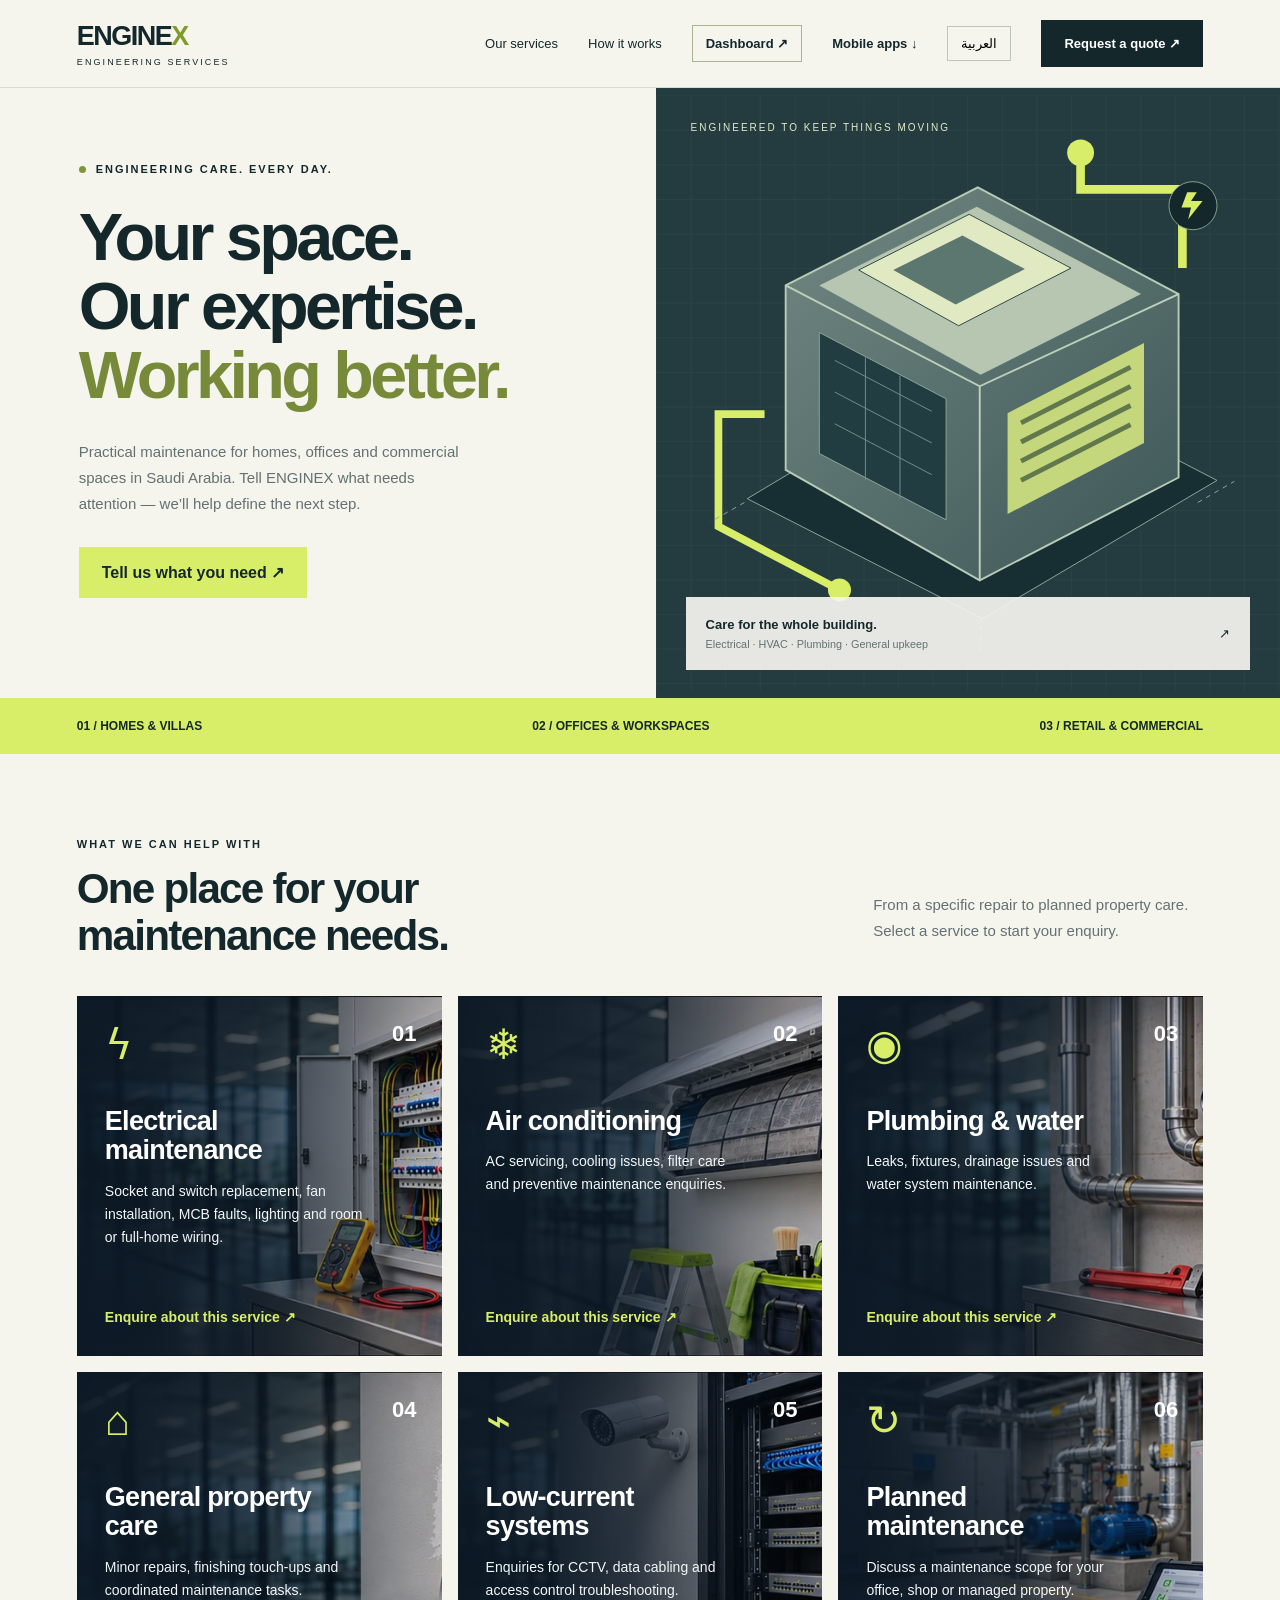
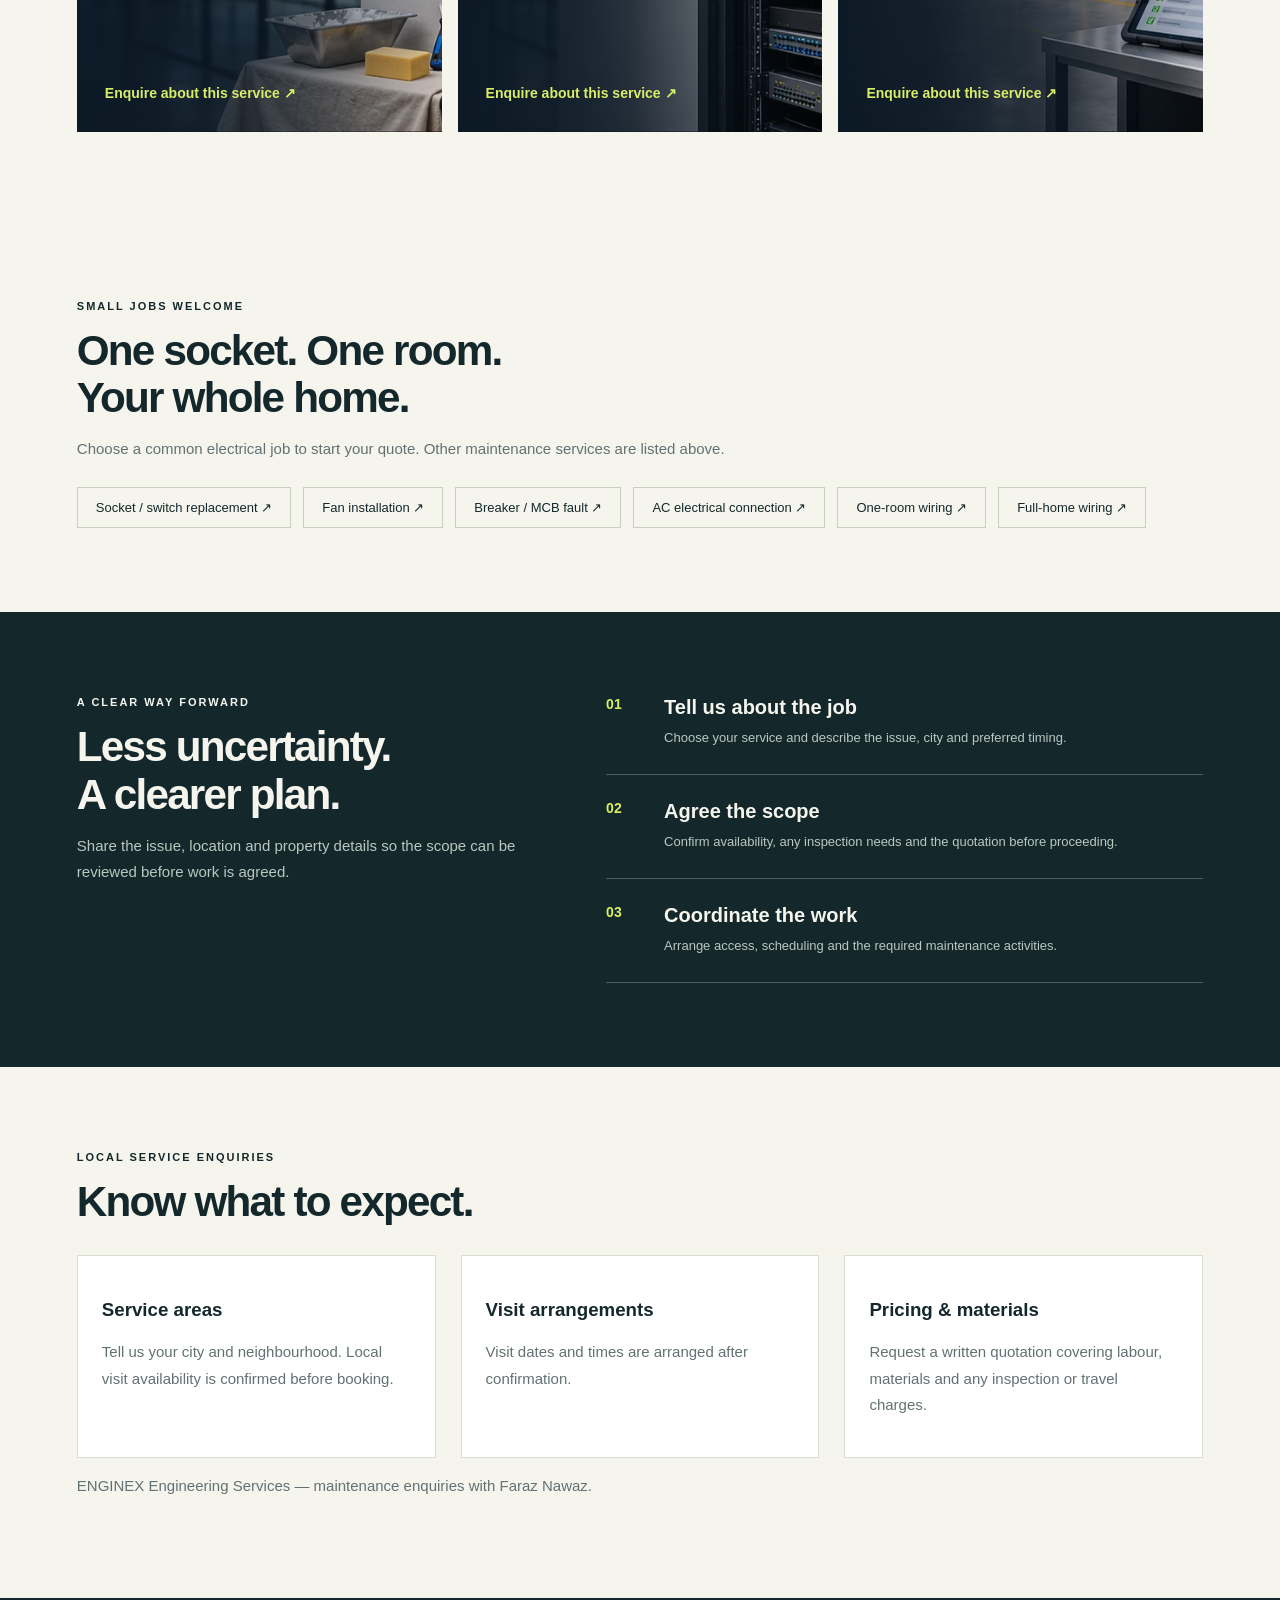
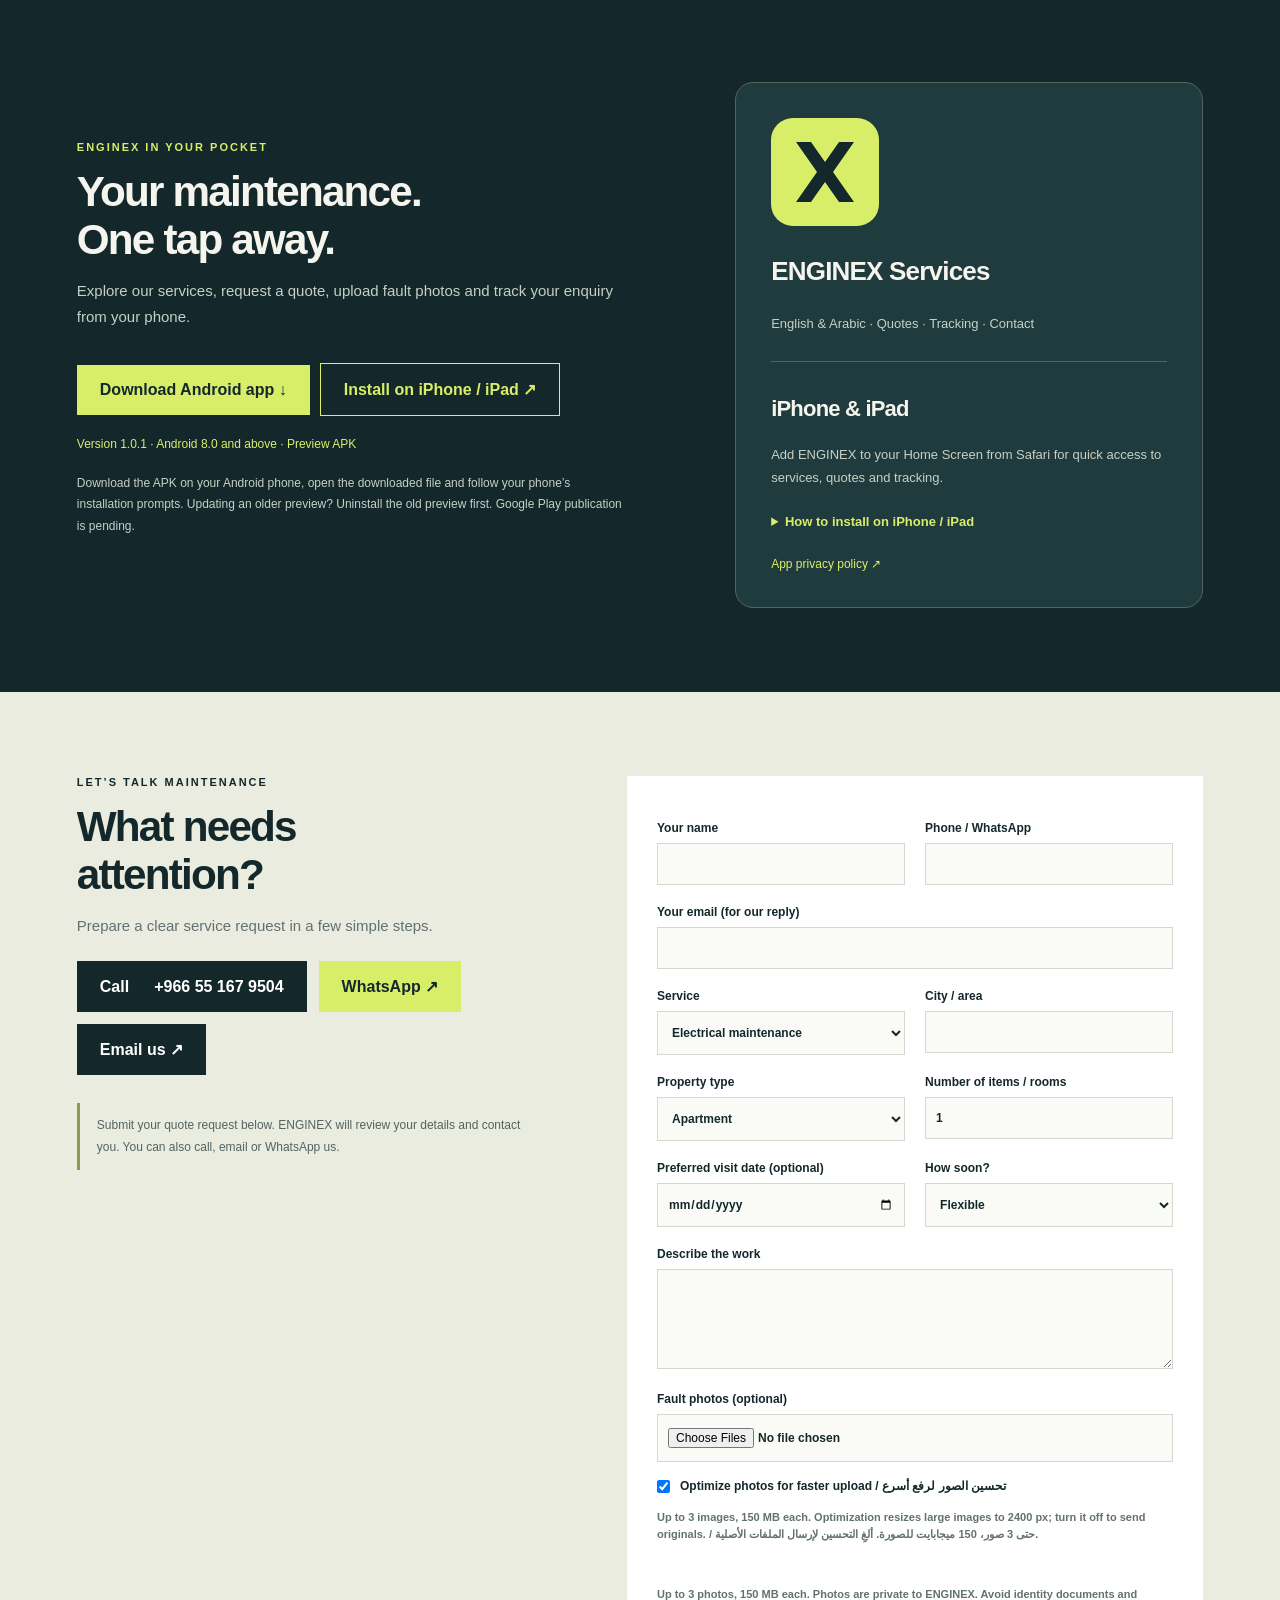
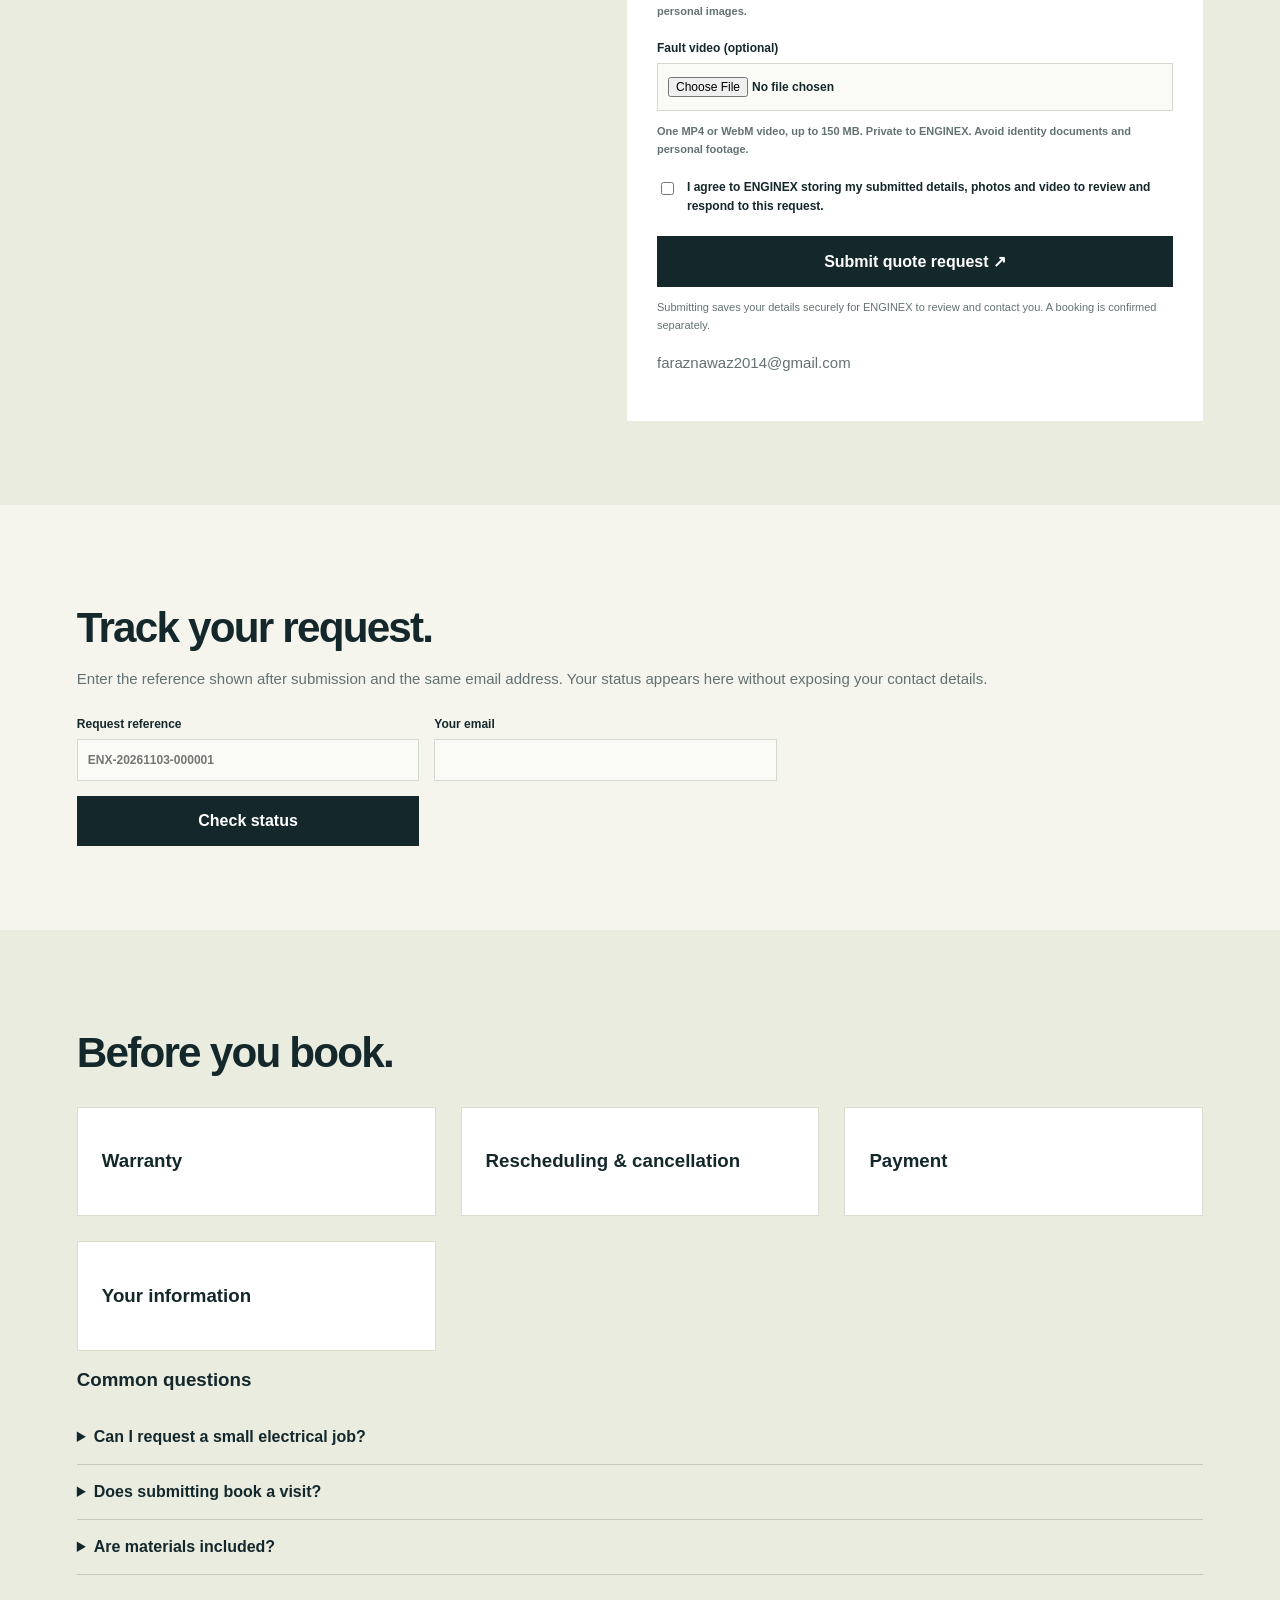
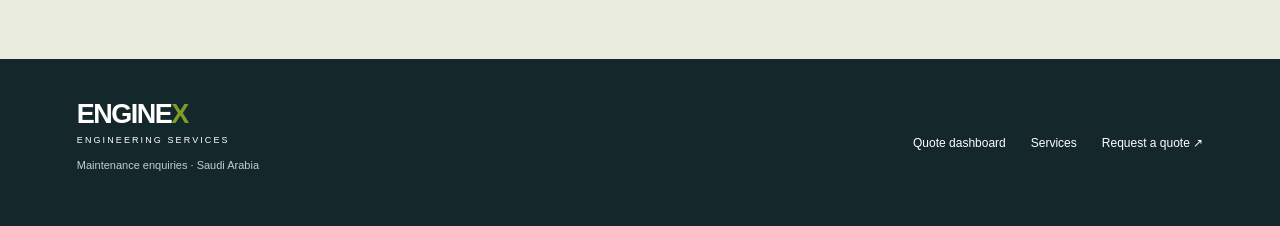
==== commit 19c4f439: "Add private optional quote video uploads up to 150 MB" ====
--- a/index.html
+++ b/index.html
@@ -6,14 +6,15 @@
 <section class="section" id="services"><div class="section-head"><div><div class="eyebrow" data-en="WHAT WE CAN HELP WITH" data-ar="كيف يمكننا مساعدتك">WHAT WE CAN HELP WITH</div><h2 data-en="One place for your<br>maintenance needs." data-ar="وجهة واحدة<br>لاحتياجات الصيانة.">One place for your<br>maintenance needs.</h2></div><p data-en="From a specific repair to planned property care. Select a service to start your enquiry." data-ar="من إصلاح محدد إلى العناية المخططة بالعقار. اختر الخدمة لبدء استفسارك.">From a specific repair to planned property care. Select a service to start your enquiry.</p></div><div class="cards" id="cards"></div></section>
 <section class="section" id="small-jobs"><div class="eyebrow" data-en="SMALL JOBS WELCOME" data-ar="نرحب بالأعمال الصغيرة">SMALL JOBS WELCOME</div><h2 data-en="One socket. One room.<br>Your whole home." data-ar="مقبس واحد. غرفة واحدة.<br>منزلك بالكامل.">One socket. One room.<br>Your whole home.</h2><p data-en="Choose a common electrical job to start your quote. Other maintenance services are listed above." data-ar="اختر عملاً كهربائياً شائعاً لبدء طلب عرض السعر. خدمات الصيانة الأخرى مذكورة أعلاه.">Choose a common electrical job to start your quote. Other maintenance services are listed above.</p><div class="job-options"><a class="pill" href="#contact" data-job="Socket / switch replacement" data-en="Socket / switch replacement ↗" data-ar="تغيير مقبس أو مفتاح ↖">Socket / switch replacement ↗</a><a class="pill" href="#contact" data-job="Fan installation" data-en="Fan installation ↗" data-ar="تركيب مروحة ↖">Fan installation ↗</a><a class="pill" href="#contact" data-job="Breaker / MCB fault" data-en="Breaker / MCB fault ↗" data-ar="عطل قاطع كهربائي ↖">Breaker / MCB fault ↗</a><a class="pill" href="#contact" data-job="AC electrical connection" data-en="AC electrical connection ↗" data-ar="توصيل كهرباء المكيف ↖">AC electrical connection ↗</a><a class="pill" href="#contact" data-job="One-room wiring" data-en="One-room wiring ↗" data-ar="تمديدات غرفة واحدة ↖">One-room wiring ↗</a><a class="pill" href="#contact" data-job="Full-home wiring" data-en="Full-home wiring ↗" data-ar="تمديدات منزل كامل ↖">Full-home wiring ↗</a></div></section><section class="section process" id="approach"><div><div class="eyebrow" data-en="A CLEAR WAY FORWARD" data-ar="خطوات واضحة">A CLEAR WAY FORWARD</div><h2 data-en="Less uncertainty.<br>A clearer plan." data-ar="وضوح أكبر.<br>وخطة أفضل.">Less uncertainty.<br>A clearer plan.</h2><p data-en="Share the issue, location and property details so the scope can be reviewed before work is agreed." data-ar="شارك المشكلة والموقع وتفاصيل العقار لمراجعة نطاق العمل قبل الاتفاق عليه.">Share the issue, location and property details so the scope can be reviewed before work is agreed.</p></div><div class="steps"><div class="step"><b>01</b><div><h3 data-en="Tell us about the job" data-ar="أخبرنا عن العمل">Tell us about the job</h3><p data-en="Choose your service and describe the issue, city and preferred timing." data-ar="اختر الخدمة واشرح المشكلة والمدينة والوقت المناسب.">Choose your service and describe the issue, city and preferred timing.</p></div></div><div class="step"><b>02</b><div><h3 data-en="Agree the scope" data-ar="الاتفاق على النطاق">Agree the scope</h3><p data-en="Confirm availability, any inspection needs and the quotation before proceeding." data-ar="تأكيد التوفر والحاجة للمعاينة وعرض السعر قبل البدء.">Confirm availability, any inspection needs and the quotation before proceeding.</p></div></div><div class="step"><b>03</b><div><h3 data-en="Coordinate the work" data-ar="تنسيق التنفيذ">Coordinate the work</h3><p data-en="Arrange access, scheduling and the required maintenance activities." data-ar="تنسيق الدخول والجدول الزمني وأعمال الصيانة المطلوبة.">Arrange access, scheduling and the required maintenance activities.</p></div></div></div></section>
 <section class="section" id="coverage"><div class="eyebrow" data-en="LOCAL SERVICE ENQUIRIES" data-ar="استفسارات الخدمة المحلية">LOCAL SERVICE ENQUIRIES</div><h2 data-en="Know what to expect." data-ar="تعرف على تفاصيل الخدمة.">Know what to expect.</h2><div class="info-grid"><article><h3 data-en="Service areas" data-ar="مناطق الخدمة">Service areas</h3><p data-site-field="areas">Tell us your city and neighbourhood. Local visit availability is confirmed before booking.</p></article><article><h3 data-en="Visit arrangements" data-ar="مواعيد الزيارة">Visit arrangements</h3><p data-site-field="hours">Visit dates and times are arranged after confirmation.</p></article><article><h3 data-en="Pricing & materials" data-ar="الأسعار والمواد">Pricing & materials</h3><p data-site-field="pricing">Request a written quotation covering labour, materials and any inspection or travel charges.</p></article></div><p data-site-field="business">ENGINEX Engineering Services — maintenance enquiries with Faraz Nawaz.</p></section><section class="section" id="work-examples" hidden><div class="eyebrow" data-en="COMPLETED WORK" data-ar="الأعمال المنجزة">COMPLETED WORK</div><h2 data-en="Before & after." data-ar="قبل وبعد.">Before & after.</h2><div class="examples-grid"></div></section><section class="section" id="customer-reviews" hidden><h2 data-en="Customer feedback." data-ar="آراء العملاء.">Customer feedback.</h2><div class="examples-grid"></div></section>
-<section class="section android-app-section" id="android-app"><div class="android-app-copy"><div class="eyebrow" data-en="ENGINEX IN YOUR POCKET" data-ar="إنجنكس في متناول يدك">ENGINEX IN YOUR POCKET</div><h2 data-en="Your maintenance.<br>One tap away." data-ar="خدمات الصيانة.<br>بلمسة واحدة.">Your maintenance.<br>One tap away.</h2><p data-en="Explore our services, request a quote, upload fault photos and track your enquiry from your phone." data-ar="استعرض خدماتنا واطلب عرض سعر وارفع صور العطل وتتبع طلبك من هاتفك.">Explore our services, request a quote, upload fault photos and track your enquiry from your phone.</p><a class="btn" id="download-android-apk" href="assets/enginex-services-1.0.1.apk" download="ENGINEX-Services-1.0.1.apk" data-en="Download Android app ↓" data-ar="تحميل تطبيق أندرويد ↓">Download Android app ↓</a><a class="btn ios-download-button" href="#ios-installation" data-ios-install data-en="Install on iPhone / iPad ↗" data-ar="تثبيت على آيفون / آيباد ↖">Install on iPhone / iPad ↗</a><small class="android-app-meta" data-en="Version 1.0.1 · Android 8.0 and above · Preview APK" data-ar="الإصدار 1.0.1 · أندرويد 8.0 أو أحدث · نسخة تجريبية APK">Version 1.0.1 · Android 8.0 and above · Preview APK</small><p class="android-install-help" data-en="Download the APK on your Android phone, open the downloaded file and follow your phone’s installation prompts. Updating an older preview? Uninstall the old preview first. Google Play publication is pending." data-ar="حمّل ملف APK على هاتف أندرويد، ثم افتح الملف واتبع تعليمات التثبيت في هاتفك. إذا ثبّت نسخة تجريبية سابقة، فأزلها أولاً قبل تثبيت هذه النسخة. النشر على متجر Google Play قيد الانتظار.">Download the APK on your Android phone, open the downloaded file and follow your phone’s installation prompts. Updating an older preview? Uninstall the old preview first. Google Play publication is pending.</p></div><div class="android-app-card"><svg viewBox="0 0 108 108" width="108" height="108" aria-hidden="true"><rect width="108" height="108" rx="22" fill="#d9ee68"/><path fill="#14282c" d="M25 24h15l14 20 14-20h15L62 54l21 30H68L54 64 40 84H25l21-30z"/></svg><h3>ENGINEX Services</h3><p data-en="English & Arabic · Quotes · Tracking · Contact" data-ar="العربية والإنجليزية · عروض الأسعار · التتبع · التواصل">English & Arabic · Quotes · Tracking · Contact</p><div class="ios-app-panel" id="ios-app"><h3 data-en="iPhone & iPad" data-ar="آيفون وآيباد">iPhone & iPad</h3><p data-en="Add ENGINEX to your Home Screen from Safari for quick access to services, quotes and tracking." data-ar="أضف إنجنكس إلى الشاشة الرئيسية من Safari للوصول السريع للخدمات وعروض الأسعار والتتبع.">Add ENGINEX to your Home Screen from Safari for quick access to services, quotes and tracking.</p><p class="ios-installed-note" id="ios-installed-note" hidden data-en="You’re using the installed home-screen app." data-ar="أنت تستخدم تطبيق الشاشة الرئيسية المثبّت.">You’re using the installed home-screen app.</p><details id="ios-installation"><summary data-en="How to install on iPhone / iPad" data-ar="طريقة التثبيت على آيفون / آيباد">How to install on iPhone / iPad</summary><ol><li data-en="Open this ENGINEX website in Safari on your iPhone or iPad." data-ar="افتح موقع إنجنكس هذا في Safari على آيفون أو آيباد.">Open this ENGINEX website in Safari on your iPhone or iPad.</li><li data-en="Tap Safari’s Share button, then Add to Home Screen." data-ar="اضغط زر المشاركة في Safari ثم إضافة إلى الشاشة الرئيسية.">Tap Safari’s Share button, then Add to Home Screen.</li><li data-en="Keep Open as Web App enabled if shown, then tap Add." data-ar="أبقِ خيار فتح كتطبيق ويب مفعّلاً إن ظهر، ثم اضغط إضافة.">Keep Open as Web App enabled if shown, then tap Add.</li><li data-en="Launch ENGINEX using its new Home Screen icon." data-ar="شغّل إنجنكس من الأيقونة الجديدة على الشاشة الرئيسية.">Launch ENGINEX using its new Home Screen icon.</li></ol><p data-en="This is a Safari home-screen web app. Quotes and tracking require internet access." data-ar="هذا تطبيق ويب على الشاشة الرئيسية عبر Safari. تتطلب عروض الأسعار والتتبع اتصالاً بالإنترنت.">This is a Safari home-screen web app. Quotes and tracking require internet access.</p></details></div><a href="privacy.html" data-en="App privacy policy ↗" data-ar="سياسة خصوصية التطبيق ↖">App privacy policy ↗</a></div></section><section class="section quote" id="contact"><div><div class="eyebrow" data-en="LET’S TALK MAINTENANCE" data-ar="لنتحدث عن الصيانة">LET’S TALK MAINTENANCE</div><h2 data-en="What needs<br>attention?" data-ar="ما الذي يحتاج<br>إلى عناية؟">What needs<br>attention?</h2><p data-en="Prepare a clear service request in a few simple steps." data-ar="جهّز طلب خدمة واضحاً في خطوات بسيطة.">Prepare a clear service request in a few simple steps.</p><div class="contact-actions"><a class="btn dark" href="tel:+966551679504"><span data-en="Call" data-ar="اتصال">Call</span> <bdi dir="ltr">+966 55 167 9504</bdi></a><a class="btn" href="https://wa.me/966551679504" target="_blank" rel="noopener noreferrer" data-en="WhatsApp ↗" data-ar="واتساب ↖">WhatsApp ↗</a><a class="btn dark" href="mailto:faraznawaz2014@gmail.com?subject=ENGINEX%20Service%20enquiry" data-en="Email us ↗" data-ar="راسلنا بالبريد ↖">Email us ↗</a></div><div class="note" data-en="Submit your quote request below. ENGINEX will review your details and contact you. You can also call, email or WhatsApp us." data-ar="أرسل طلب عرض السعر أدناه. ستراجع إنجنكس بياناتك وتتواصل معك. يمكنك أيضاً الاتصال أو مراسلتنا بالبريد أو واتساب.">Submit your quote request below. ENGINEX will review your details and contact you. You can also call, email or WhatsApp us.</div></div><form class="form" id="request"><p id="submission-status" role="status" aria-live="polite"></p><label style="position:absolute;left:-10000px" aria-hidden="true">Website<input name="website" tabindex="-1" autocomplete="off"></label><div class="fields"><label><span data-en="Your name" data-ar="الاسم">Your name</span><input name="customer" required autocomplete="name"></label><label><span data-en="Phone / WhatsApp" data-ar="الهاتف / واتساب">Phone / WhatsApp</span><input name="phone" type="tel" required autocomplete="tel"></label><label class="wide"><span data-en="Your email (for our reply)" data-ar="بريدك الإلكتروني للرد">Your email (for our reply)</span><input name="email" type="email" required autocomplete="email"></label><label><span data-en="Service" data-ar="الخدمة">Service</span><select name="service" id="service" required></select></label><label><span data-en="City / area" data-ar="المدينة / الحي">City / area</span><input name="city" required autocomplete="address-level2"></label><label><span data-en="Property type" data-ar="نوع العقار">Property type</span><select name="property" required><option value="Apartment" data-en="Apartment" data-ar="شقة">Apartment</option><option value="Villa / home" data-en="Villa / home" data-ar="فيلا / منزل">Villa / home</option><option value="Office" data-en="Office" data-ar="مكتب">Office</option><option value="Shop" data-en="Shop" data-ar="محل">Shop</option><option value="Other" data-en="Other" data-ar="أخرى">Other</option></select></label><label><span data-en="Number of items / rooms" data-ar="عدد القطع / الغرف">Number of items / rooms</span><input name="quantity" type="number" min="1" max="999" value="1" required></label><label><span data-en="Preferred visit date (optional)" data-ar="تاريخ الزيارة المفضل (اختياري)">Preferred visit date (optional)</span><input name="preferredDate" type="date"></label><label><span data-en="How soon?" data-ar="درجة الاستعجال">How soon?</span><select name="urgency"><option value="Flexible" data-en="Flexible" data-ar="مرن">Flexible</option><option value="Soon" data-en="Soon" data-ar="قريباً">Soon</option><option value="Urgent" data-en="Urgent — subject to availability" data-ar="عاجل — حسب التوفر">Urgent — subject to availability</option></select></label><label class="wide"><span data-en="Describe the work" data-ar="وصف العمل">Describe the work</span><textarea name="details" required maxlength="5000"></textarea></label><label class="wide"><span data-en="Fault photos (optional)" data-ar="صور العطل (اختيارية)">Fault photos (optional)</span><input name="photos" type="file" multiple accept="image/jpeg,image/png,image/webp"><small data-en="Up to 3 photos, 150 MB each. Photos are private to ENGINEX. Avoid identity documents and personal images." data-ar="حتى 3 صور، بحد أقصى 150 ميجابايت للصورة. الصور خاصة بإنجنكس. تجنب وثائق الهوية والصور الشخصية.">Up to 3 photos, 150 MB each. Photos are private to ENGINEX. Avoid identity documents and personal images.</small></label><label class="wide consent"><input type="checkbox" required><span data-en="I agree to ENGINEX storing my submitted details and photos to review and respond to this request." data-ar="أوافق على حفظ إنجنكس للبيانات والصور المقدمة لمراجعة الطلب والرد عليه.">I agree to ENGINEX storing my submitted details and photos to review and respond to this request.</span></label></div><button class="btn dark" type="submit" data-en="Submit quote request ↗" data-ar="إرسال طلب عرض السعر ↖">Submit quote request ↗</button><small data-en="Submitting saves your details securely for ENGINEX to review and contact you. A booking is confirmed separately." data-ar="يتم حفظ بياناتك لمراجعتها والتواصل معك من إنجنكس. تأكيد الحجز يتم بشكل منفصل.">Submitting saves your details securely for ENGINEX to review and contact you. A booking is confirmed separately.</small><p><a href="mailto:faraznawaz2014@gmail.com">faraznawaz2014@gmail.com</a></p><div id="output" hidden><section id="quote-confirmation" class="quote-confirmation" hidden tabindex="-1" aria-labelledby="confirmation-title"><span class="eyebrow" data-en="REQUEST RECEIVED" data-ar="تم استلام الطلب">REQUEST RECEIVED</span><h3 id="confirmation-title" data-en="Your request is saved." data-ar="تم حفظ طلبك.">Your request is saved.</h3><p data-en="Keep this reference to track your request using the same email address." data-ar="احتفظ بهذا الرقم لتتبع طلبك باستخدام البريد الإلكتروني نفسه.">Keep this reference to track your request using the same email address.</p><strong id="tracking-reference" dir="ltr"></strong><div class="contact-actions"><button type="button" id="copy-reference" class="btn" data-en="Copy reference" data-ar="نسخ رقم الطلب">Copy reference</button><a class="btn dark" href="#track" id="track-saved-request" data-en="Track my request ↗" data-ar="تتبع طلبي ↖">Track my request ↗</a></div><small id="reference-copy-status" role="status"></small></section><a class="btn dark" id="email-request" href="mailto:faraznawaz2014@gmail.com" data-en="Open email app to send ↗" data-ar="افتح البريد لإرسال الطلب ↖">Open email app to send ↗</a><a class="btn" id="whatsapp-request" href="https://wa.me/966551679504" target="_blank" rel="noopener noreferrer" data-en="Open WhatsApp to send ↗" data-ar="افتح واتساب لإرسال الطلب ↖">Open WhatsApp to send ↗</a><pre id="result"></pre><button class="btn" id="copy" type="button" data-en="Copy request" data-ar="نسخ الطلب">Copy request</button><p id="status" role="status"></p></div></form></section><section class="section" id="track"><h2 data-en="Track your request." data-ar="تابع طلبك.">Track your request.</h2><p data-en="Enter the reference shown after submission and the same email address. Your status appears here without exposing your contact details." data-ar="أدخل رقم الطلب والبريد المستخدم عند الإرسال. ستظهر حالة الطلب دون إظهار بيانات التواصل.">Enter the reference shown after submission and the same email address. Your status appears here without exposing your contact details.</p><form id="track-form" class="track-form"><label><span data-en="Request reference" data-ar="رقم الطلب">Request reference</span><input name="reference" required placeholder="ENX-20261103-000001" autocomplete="off"></label><label><span data-en="Your email" data-ar="بريدك الإلكتروني">Your email</span><input name="trackEmail" type="email" required></label><button class="btn dark" data-en="Check status" data-ar="عرض الحالة">Check status</button><p id="track-result" role="status"></p></form></section><section class="section terms" id="service-terms"><h2 data-en="Before you book." data-ar="قبل الحجز.">Before you book.</h2><div class="info-grid"><article><h3 data-en="Warranty" data-ar="الضمان">Warranty</h3><p data-site-field="warranty"></p></article><article><h3 data-en="Rescheduling & cancellation" data-ar="التعديل والإلغاء">Rescheduling & cancellation</h3><p data-site-field="cancellation"></p></article><article><h3 data-en="Payment" data-ar="الدفع">Payment</h3><p data-site-field="payment"></p></article><article><h3 data-en="Your information" data-ar="بياناتك">Your information</h3><p data-site-field="privacy"></p></article></div><h3 data-en="Common questions" data-ar="أسئلة شائعة">Common questions</h3><details><summary data-en="Can I request a small electrical job?" data-ar="هل يمكن طلب عمل كهربائي صغير؟">Can I request a small electrical job?</summary><p data-en="Yes. Choose a socket, fan, breaker, lighting or wiring task and describe the number of items." data-ar="نعم. اختر خدمة المقابس أو المراوح أو القواطع أو الإنارة أو التمديدات وحدد عدد القطع.">Yes. Choose a socket, fan, breaker, lighting or wiring task and describe the number of items.</p></details><details><summary data-en="Does submitting book a visit?" data-ar="هل إرسال الطلب يؤكد الزيارة؟">Does submitting book a visit?</summary><p data-en="Your request is saved for review. The visit and quotation must be confirmed separately." data-ar="يتم حفظ الطلب للمراجعة. يجب تأكيد الموعد وعرض السعر بشكل منفصل.">Your request is saved for review. The visit and quotation must be confirmed separately.</p></details><details><summary data-en="Are materials included?" data-ar="هل المواد مشمولة؟">Are materials included?</summary><p data-en="Confirm material supply, brands and costs in your quotation before work starts." data-ar="تأكد من توريد المواد والعلامات التجارية والتكاليف في عرض السعر قبل بدء العمل.">Confirm material supply, brands and costs in your quotation before work starts.</p></details></section></main><footer><div><a class="logo" href="#">ENGINE<span>X</span><small class="sublogo">ENGINEERING SERVICES</small></a><p data-en="Maintenance enquiries · Saudi Arabia" data-ar="استفسارات الصيانة · المملكة العربية السعودية">Maintenance enquiries · Saudi Arabia</p></div><div class="foot-links"><a href="dashboard.html" data-en="Quote dashboard" data-ar="لوحة طلبات الأسعار">Quote dashboard</a><a href="#services" data-en="Services" data-ar="الخدمات">Services</a><a href="#contact" data-en="Request a quote ↗" data-ar="طلب عرض سعر ↖">Request a quote ↗</a></div></footer><nav class="mobile-contact" aria-label="Quick contact"><a href="tel:+966551679504" data-en="Call" data-ar="اتصال">Call</a><a href="https://wa.me/966551679504" data-en="WhatsApp" data-ar="واتساب">WhatsApp</a><a href="#contact" data-en="Request a quote" data-ar="طلب عرض سعر">Request a quote</a></nav>
+<section class="section android-app-section" id="android-app"><div class="android-app-copy"><div class="eyebrow" data-en="ENGINEX IN YOUR POCKET" data-ar="إنجنكس في متناول يدك">ENGINEX IN YOUR POCKET</div><h2 data-en="Your maintenance.<br>One tap away." data-ar="خدمات الصيانة.<br>بلمسة واحدة.">Your maintenance.<br>One tap away.</h2><p data-en="Explore our services, request a quote, upload fault photos and track your enquiry from your phone." data-ar="استعرض خدماتنا واطلب عرض سعر وارفع صور العطل وتتبع طلبك من هاتفك.">Explore our services, request a quote, upload fault photos and track your enquiry from your phone.</p><a class="btn" id="download-android-apk" href="assets/enginex-services-1.0.1.apk" download="ENGINEX-Services-1.0.1.apk" data-en="Download Android app ↓" data-ar="تحميل تطبيق أندرويد ↓">Download Android app ↓</a><a class="btn ios-download-button" href="#ios-installation" data-ios-install data-en="Install on iPhone / iPad ↗" data-ar="تثبيت على آيفون / آيباد ↖">Install on iPhone / iPad ↗</a><small class="android-app-meta" data-en="Version 1.0.1 · Android 8.0 and above · Preview APK" data-ar="الإصدار 1.0.1 · أندرويد 8.0 أو أحدث · نسخة تجريبية APK">Version 1.0.1 · Android 8.0 and above · Preview APK</small><p class="android-install-help" data-en="Download the APK on your Android phone, open the downloaded file and follow your phone’s installation prompts. Updating an older preview? Uninstall the old preview first. Google Play publication is pending." data-ar="حمّل ملف APK على هاتف أندرويد، ثم افتح الملف واتبع تعليمات التثبيت في هاتفك. إذا ثبّت نسخة تجريبية سابقة، فأزلها أولاً قبل تثبيت هذه النسخة. النشر على متجر Google Play قيد الانتظار.">Download the APK on your Android phone, open the downloaded file and follow your phone’s installation prompts. Updating an older preview? Uninstall the old preview first. Google Play publication is pending.</p></div><div class="android-app-card"><svg viewBox="0 0 108 108" width="108" height="108" aria-hidden="true"><rect width="108" height="108" rx="22" fill="#d9ee68"/><path fill="#14282c" d="M25 24h15l14 20 14-20h15L62 54l21 30H68L54 64 40 84H25l21-30z"/></svg><h3>ENGINEX Services</h3><p data-en="English & Arabic · Quotes · Tracking · Contact" data-ar="العربية والإنجليزية · عروض الأسعار · التتبع · التواصل">English & Arabic · Quotes · Tracking · Contact</p><div class="ios-app-panel" id="ios-app"><h3 data-en="iPhone & iPad" data-ar="آيفون وآيباد">iPhone & iPad</h3><p data-en="Add ENGINEX to your Home Screen from Safari for quick access to services, quotes and tracking." data-ar="أضف إنجنكس إلى الشاشة الرئيسية من Safari للوصول السريع للخدمات وعروض الأسعار والتتبع.">Add ENGINEX to your Home Screen from Safari for quick access to services, quotes and tracking.</p><p class="ios-installed-note" id="ios-installed-note" hidden data-en="You’re using the installed home-screen app." data-ar="أنت تستخدم تطبيق الشاشة الرئيسية المثبّت.">You’re using the installed home-screen app.</p><details id="ios-installation"><summary data-en="How to install on iPhone / iPad" data-ar="طريقة التثبيت على آيفون / آيباد">How to install on iPhone / iPad</summary><ol><li data-en="Open this ENGINEX website in Safari on your iPhone or iPad." data-ar="افتح موقع إنجنكس هذا في Safari على آيفون أو آيباد.">Open this ENGINEX website in Safari on your iPhone or iPad.</li><li data-en="Tap Safari’s Share button, then Add to Home Screen." data-ar="اضغط زر المشاركة في Safari ثم إضافة إلى الشاشة الرئيسية.">Tap Safari’s Share button, then Add to Home Screen.</li><li data-en="Keep Open as Web App enabled if shown, then tap Add." data-ar="أبقِ خيار فتح كتطبيق ويب مفعّلاً إن ظهر، ثم اضغط إضافة.">Keep Open as Web App enabled if shown, then tap Add.</li><li data-en="Launch ENGINEX using its new Home Screen icon." data-ar="شغّل إنجنكس من الأيقونة الجديدة على الشاشة الرئيسية.">Launch ENGINEX using its new Home Screen icon.</li></ol><p data-en="This is a Safari home-screen web app. Quotes and tracking require internet access." data-ar="هذا تطبيق ويب على الشاشة الرئيسية عبر Safari. تتطلب عروض الأسعار والتتبع اتصالاً بالإنترنت.">This is a Safari home-screen web app. Quotes and tracking require internet access.</p></details></div><a href="privacy.html" data-en="App privacy policy ↗" data-ar="سياسة خصوصية التطبيق ↖">App privacy policy ↗</a></div></section><section class="section quote" id="contact"><div><div class="eyebrow" data-en="LET’S TALK MAINTENANCE" data-ar="لنتحدث عن الصيانة">LET’S TALK MAINTENANCE</div><h2 data-en="What needs<br>attention?" data-ar="ما الذي يحتاج<br>إلى عناية؟">What needs<br>attention?</h2><p data-en="Prepare a clear service request in a few simple steps." data-ar="جهّز طلب خدمة واضحاً في خطوات بسيطة.">Prepare a clear service request in a few simple steps.</p><div class="contact-actions"><a class="btn dark" href="tel:+966551679504"><span data-en="Call" data-ar="اتصال">Call</span> <bdi dir="ltr">+966 55 167 9504</bdi></a><a class="btn" href="https://wa.me/966551679504" target="_blank" rel="noopener noreferrer" data-en="WhatsApp ↗" data-ar="واتساب ↖">WhatsApp ↗</a><a class="btn dark" href="mailto:faraznawaz2014@gmail.com?subject=ENGINEX%20Service%20enquiry" data-en="Email us ↗" data-ar="راسلنا بالبريد ↖">Email us ↗</a></div><div class="note" data-en="Submit your quote request below. ENGINEX will review your details and contact you. You can also call, email or WhatsApp us." data-ar="أرسل طلب عرض السعر أدناه. ستراجع إنجنكس بياناتك وتتواصل معك. يمكنك أيضاً الاتصال أو مراسلتنا بالبريد أو واتساب.">Submit your quote request below. ENGINEX will review your details and contact you. You can also call, email or WhatsApp us.</div></div><form class="form" id="request"><p id="submission-status" role="status" aria-live="polite"></p><label style="position:absolute;left:-10000px" aria-hidden="true">Website<input name="website" tabindex="-1" autocomplete="off"></label><div class="fields"><label><span data-en="Your name" data-ar="الاسم">Your name</span><input name="customer" required autocomplete="name"></label><label><span data-en="Phone / WhatsApp" data-ar="الهاتف / واتساب">Phone / WhatsApp</span><input name="phone" type="tel" required autocomplete="tel"></label><label class="wide"><span data-en="Your email (for our reply)" data-ar="بريدك الإلكتروني للرد">Your email (for our reply)</span><input name="email" type="email" required autocomplete="email"></label><label><span data-en="Service" data-ar="الخدمة">Service</span><select name="service" id="service" required></select></label><label><span data-en="City / area" data-ar="المدينة / الحي">City / area</span><input name="city" required autocomplete="address-level2"></label><label><span data-en="Property type" data-ar="نوع العقار">Property type</span><select name="property" required><option value="Apartment" data-en="Apartment" data-ar="شقة">Apartment</option><option value="Villa / home" data-en="Villa / home" data-ar="فيلا / منزل">Villa / home</option><option value="Office" data-en="Office" data-ar="مكتب">Office</option><option value="Shop" data-en="Shop" data-ar="محل">Shop</option><option value="Other" data-en="Other" data-ar="أخرى">Other</option></select></label><label><span data-en="Number of items / rooms" data-ar="عدد القطع / الغرف">Number of items / rooms</span><input name="quantity" type="number" min="1" max="999" value="1" required></label><label><span data-en="Preferred visit date (optional)" data-ar="تاريخ الزيارة المفضل (اختياري)">Preferred visit date (optional)</span><input name="preferredDate" type="date"></label><label><span data-en="How soon?" data-ar="درجة الاستعجال">How soon?</span><select name="urgency"><option value="Flexible" data-en="Flexible" data-ar="مرن">Flexible</option><option value="Soon" data-en="Soon" data-ar="قريباً">Soon</option><option value="Urgent" data-en="Urgent — subject to availability" data-ar="عاجل — حسب التوفر">Urgent — subject to availability</option></select></label><label class="wide"><span data-en="Describe the work" data-ar="وصف العمل">Describe the work</span><textarea name="details" required maxlength="5000"></textarea></label><label class="wide"><span data-en="Fault photos (optional)" data-ar="صور العطل (اختيارية)">Fault photos (optional)</span><input name="photos" type="file" multiple accept="image/jpeg,image/png,image/webp"><small data-en="Up to 3 photos, 150 MB each. Photos are private to ENGINEX. Avoid identity documents and personal images." data-ar="حتى 3 صور، بحد أقصى 150 ميجابايت للصورة. الصور خاصة بإنجنكس. تجنب وثائق الهوية والصور الشخصية.">Up to 3 photos, 150 MB each. Photos are private to ENGINEX. Avoid identity documents and personal images.</small></label><label class="wide"><span data-en="Fault video (optional)" data-ar="فيديو العطل (اختياري)">Fault video (optional)</span><input name="video" type="file" accept="video/mp4,video/webm"><small data-en="One MP4 or WebM video, up to 150 MB. Private to ENGINEX. Avoid identity documents and personal footage." data-ar="فيديو واحد MP4 أو WebM حتى 150 ميجابايت، خاص بإنجنكس. تجنب وثائق الهوية والمقاطع الشخصية.">One MP4 or WebM video, up to 150 MB. Private to ENGINEX. Avoid identity documents and personal footage.</small><button type="button" id="remove-quote-video" hidden data-en="Remove video" data-ar="إزالة الفيديو">Remove video</button><span id="quote-video-selection" role="status"></span></label><label class="wide consent"><input type="checkbox" required><span data-en="I agree to ENGINEX storing my submitted details, photos and video to review and respond to this request." data-ar="أوافق على حفظ إنجنكس للبيانات والصور والفيديو المقدمة لمراجعة الطلب والرد عليه.">I agree to ENGINEX storing my submitted details, photos and video to review and respond to this request.</span></label></div><button class="btn dark" type="submit" data-en="Submit quote request ↗" data-ar="إرسال طلب عرض السعر ↖">Submit quote request ↗</button><small data-en="Submitting saves your details securely for ENGINEX to review and contact you. A booking is confirmed separately." data-ar="يتم حفظ بياناتك لمراجعتها والتواصل معك من إنجنكس. تأكيد الحجز يتم بشكل منفصل.">Submitting saves your details securely for ENGINEX to review and contact you. A booking is confirmed separately.</small><p><a href="mailto:faraznawaz2014@gmail.com">faraznawaz2014@gmail.com</a></p><div id="output" hidden><section id="quote-confirmation" class="quote-confirmation" hidden tabindex="-1" aria-labelledby="confirmation-title"><span class="eyebrow" data-en="REQUEST RECEIVED" data-ar="تم استلام الطلب">REQUEST RECEIVED</span><h3 id="confirmation-title" data-en="Your request is saved." data-ar="تم حفظ طلبك.">Your request is saved.</h3><p data-en="Keep this reference to track your request using the same email address." data-ar="احتفظ بهذا الرقم لتتبع طلبك باستخدام البريد الإلكتروني نفسه.">Keep this reference to track your request using the same email address.</p><strong id="tracking-reference" dir="ltr"></strong><div class="contact-actions"><button type="button" id="copy-reference" class="btn" data-en="Copy reference" data-ar="نسخ رقم الطلب">Copy reference</button><a class="btn dark" href="#track" id="track-saved-request" data-en="Track my request ↗" data-ar="تتبع طلبي ↖">Track my request ↗</a></div><small id="reference-copy-status" role="status"></small></section><a class="btn dark" id="email-request" href="mailto:faraznawaz2014@gmail.com" data-en="Open email app to send ↗" data-ar="افتح البريد لإرسال الطلب ↖">Open email app to send ↗</a><a class="btn" id="whatsapp-request" href="https://wa.me/966551679504" target="_blank" rel="noopener noreferrer" data-en="Open WhatsApp to send ↗" data-ar="افتح واتساب لإرسال الطلب ↖">Open WhatsApp to send ↗</a><pre id="result"></pre><button class="btn" id="copy" type="button" data-en="Copy request" data-ar="نسخ الطلب">Copy request</button><p id="status" role="status"></p></div></form></section><section class="section" id="track"><h2 data-en="Track your request." data-ar="تابع طلبك.">Track your request.</h2><p data-en="Enter the reference shown after submission and the same email address. Your status appears here without exposing your contact details." data-ar="أدخل رقم الطلب والبريد المستخدم عند الإرسال. ستظهر حالة الطلب دون إظهار بيانات التواصل.">Enter the reference shown after submission and the same email address. Your status appears here without exposing your contact details.</p><form id="track-form" class="track-form"><label><span data-en="Request reference" data-ar="رقم الطلب">Request reference</span><input name="reference" required placeholder="ENX-20261103-000001" autocomplete="off"></label><label><span data-en="Your email" data-ar="بريدك الإلكتروني">Your email</span><input name="trackEmail" type="email" required></label><button class="btn dark" data-en="Check status" data-ar="عرض الحالة">Check status</button><p id="track-result" role="status"></p></form></section><section class="section terms" id="service-terms"><h2 data-en="Before you book." data-ar="قبل الحجز.">Before you book.</h2><div class="info-grid"><article><h3 data-en="Warranty" data-ar="الضمان">Warranty</h3><p data-site-field="warranty"></p></article><article><h3 data-en="Rescheduling & cancellation" data-ar="التعديل والإلغاء">Rescheduling & cancellation</h3><p data-site-field="cancellation"></p></article><article><h3 data-en="Payment" data-ar="الدفع">Payment</h3><p data-site-field="payment"></p></article><article><h3 data-en="Your information" data-ar="بياناتك">Your information</h3><p data-site-field="privacy"></p></article></div><h3 data-en="Common questions" data-ar="أسئلة شائعة">Common questions</h3><details><summary data-en="Can I request a small electrical job?" data-ar="هل يمكن طلب عمل كهربائي صغير؟">Can I request a small electrical job?</summary><p data-en="Yes. Choose a socket, fan, breaker, lighting or wiring task and describe the number of items." data-ar="نعم. اختر خدمة المقابس أو المراوح أو القواطع أو الإنارة أو التمديدات وحدد عدد القطع.">Yes. Choose a socket, fan, breaker, lighting or wiring task and describe the number of items.</p></details><details><summary data-en="Does submitting book a visit?" data-ar="هل إرسال الطلب يؤكد الزيارة؟">Does submitting book a visit?</summary><p data-en="Your request is saved for review. The visit and quotation must be confirmed separately." data-ar="يتم حفظ الطلب للمراجعة. يجب تأكيد الموعد وعرض السعر بشكل منفصل.">Your request is saved for review. The visit and quotation must be confirmed separately.</p></details><details><summary data-en="Are materials included?" data-ar="هل المواد مشمولة؟">Are materials included?</summary><p data-en="Confirm material supply, brands and costs in your quotation before work starts." data-ar="تأكد من توريد المواد والعلامات التجارية والتكاليف في عرض السعر قبل بدء العمل.">Confirm material supply, brands and costs in your quotation before work starts.</p></details></section></main><footer><div><a class="logo" href="#">ENGINE<span>X</span><small class="sublogo">ENGINEERING SERVICES</small></a><p data-en="Maintenance enquiries · Saudi Arabia" data-ar="استفسارات الصيانة · المملكة العربية السعودية">Maintenance enquiries · Saudi Arabia</p></div><div class="foot-links"><a href="dashboard.html" data-en="Quote dashboard" data-ar="لوحة طلبات الأسعار">Quote dashboard</a><a href="#services" data-en="Services" data-ar="الخدمات">Services</a><a href="#contact" data-en="Request a quote ↗" data-ar="طلب عرض سعر ↖">Request a quote ↗</a></div></footer><nav class="mobile-contact" aria-label="Quick contact"><a href="tel:+966551679504" data-en="Call" data-ar="اتصال">Call</a><a href="https://wa.me/966551679504" data-en="WhatsApp" data-ar="واتساب">WhatsApp</a><a href="#contact" data-en="Request a quote" data-ar="طلب عرض سعر">Request a quote</a></nav>
 <script>
 if(location.hash.startsWith("#/admin"))location.replace("dashboard.html");
 
 const serviceAtlas=new Image();function paintServiceCards(){if(!serviceAtlas.complete||!serviceAtlas.naturalWidth)return;const tw=serviceAtlas.naturalWidth/3,th=serviceAtlas.naturalHeight/2;document.querySelectorAll('[data-service-card]').forEach(card=>{const i=Number(card.dataset.serviceCard),w=card.clientWidth,h=card.clientHeight,scale=Math.max(w/tw,h/th),x=(i%3)*tw*scale+(tw*scale-w)/2,y=Math.floor(i/3)*th*scale+(th*scale-h)/2;card.style.backgroundImage=(document.documentElement.dir==='rtl'?'linear-gradient(270deg,rgba(12,25,38,.94) 0%,rgba(12,25,38,.78) 48%,rgba(12,25,38,.12) 100%)':'linear-gradient(90deg,rgba(12,25,38,.94) 0%,rgba(12,25,38,.78) 48%,rgba(12,25,38,.12) 100%)')+',url("assets/service-backgrounds.webp")';card.style.backgroundSize='100% 100%,'+(serviceAtlas.naturalWidth*scale)+'px '+(serviceAtlas.naturalHeight*scale)+'px';card.style.backgroundPosition='0 0,'+(-x)+'px '+(-y)+'px'});}serviceAtlas.onload=paintServiceCards;serviceAtlas.src='assets/service-backgrounds.webp';new ResizeObserver(paintServiceCards).observe(document.getElementById('cards'));
-const services=[['ϟ','Electrical maintenance','صيانة الكهرباء','Socket and switch replacement, fan installation, MCB faults, lighting and room or full-home wiring.','تغيير المقابس والمفاتيح وتركيب المراوح وأعطال القواطع والإنارة وتمديدات الغرف والمنازل.'],['❄','Air conditioning','التكييف','AC servicing, cooling issues, filter care and preventive maintenance enquiries.','صيانة المكيفات ومشكلات التبريد والعناية بالفلاتر والصيانة الوقائية.'],['◉','Plumbing & water','السباكة والمياه','Leaks, fixtures, drainage issues and water system maintenance.','التسربات والأدوات الصحية ومشكلات التصريف وصيانة أنظمة المياه.'],['⌂','General property care','صيانة العقارات','Minor repairs, finishing touch-ups and coordinated maintenance tasks.','إصلاحات بسيطة ومعالجة التشطيبات وتنسيق أعمال الصيانة.'],['⌁','Low-current systems','أنظمة التيار الخفيف','Enquiries for CCTV, data cabling and access control troubleshooting.','استفسارات أعطال الكاميرات وكابلات البيانات والتحكم بالدخول.'],['↻','Planned maintenance','الصيانة الدورية','Discuss a maintenance scope for your office, shop or managed property.','مناقشة نطاق صيانة دورية للمكتب أو المتجر أو العقار.']];let ar=false;function render(){document.querySelectorAll('[data-en]').forEach(e=>e.innerHTML=e.dataset[ar?'ar':'en']);document.documentElement.lang=ar?'ar':'en';document.documentElement.dir=ar?'rtl':'ltr';document.getElementById('language').textContent=ar?'English':'العربية';let chosen=document.getElementById('service').value;document.getElementById('cards').innerHTML=services.map((s,i)=>`<article class="card service-image-card" data-service-card="${i}"><span class="icon" aria-hidden="true">${s[0]}</span><span class="number">0${i+1}</span><h3>${s[ar?2:1]}</h3><p>${s[ar?4:3]}</p><a href="#contact" data-service="${i}">${ar?'استفسر عن الخدمة ↖':'Enquire about this service ↗'}</a></article>`).join('');paintServiceCards();document.getElementById('service').innerHTML=services.map((s,i)=>`<option value="${i}">${s[ar?2:1]}</option>`).join('');if(chosen)document.getElementById('service').value=chosen}render();document.getElementById('language').onclick=()=>{ar=!ar;render()};document.getElementById('cards').onclick=e=>{let a=e.target.closest('[data-service]');if(a)document.getElementById('service').value=a.dataset.service};let quoteId=null;let quoteFingerprint='';let quoteUploads=[];const QUOTE_API='https://enginex-quote-dashboard.faraznawaz2014.chatgpt.site';async function uploadCall(path,options){const r=await fetch(QUOTE_API+path,{...options,signal:AbortSignal.timeout(120000)});const d=await r.json();if(!r.ok)throw Error(d.error||'Upload failed.');return d;}async function uploadPhoto(file,index,total,notice){let session=quoteUploads[index];if(!session){session=await uploadCall('/api/quote-upload',{method:'POST',headers:{'Content-Type':'application/json'},body:JSON.stringify({action:'start',quoteId,name:file.name,mime:file.type,size:file.size})});session.parts=[];quoteUploads[index]=session;}if(session.complete)return {id:session.id,token:session.token};const count=Math.ceil(file.size/session.partSize);for(let part=session.parts.length+1;part<=count;part++){notice.textContent=(ar?'جارٍ رفع الصورة ':'Uploading image ')+(index+1)+' / '+total+' — '+Math.round((part-1)/count*100)+'%';let result;for(let attempt=0;attempt<3;attempt++){try{result=await uploadCall('/api/quote-upload?id='+session.id+'&part='+part,{method:'PUT',headers:{Authorization:'Bearer '+session.token,'Content-Type':'application/octet-stream'},body:file.slice((part-1)*session.partSize,Math.min(part*session.partSize,file.size))});break}catch(error){if(attempt===2)throw error}}session.parts.push(result);}await uploadCall('/api/quote-upload',{method:'POST',headers:{Authorization:'Bearer '+session.token,'Content-Type':'application/json'},body:JSON.stringify({action:'complete',id:session.id,parts:session.parts})});session.complete=true;return {id:session.id,token:session.token};}document.getElementById('copy-reference').onclick=async()=>{try{await navigator.clipboard.writeText(document.getElementById('tracking-reference').textContent);document.getElementById('reference-copy-status').textContent=ar?'تم نسخ رقم الطلب.':'Reference copied.'}catch{document.getElementById('reference-copy-status').textContent=ar?'حدد الرقم وانسخه يدوياً.':'Select and copy the reference above.'}};document.getElementById('request').onsubmit=async e=>{e.preventDefault();const f=new FormData(e.target);document.getElementById('result').textContent=ar?`طلب خدمة — إنجنكس\nالاسم: ${f.get('customer')}\nالبريد: ${f.get('email')}\nالهاتف: ${f.get('phone')}\nالخدمة: ${services[f.get('service')][2]}\nالموقع: ${f.get('city')}\nالتفاصيل: ${f.get('details')}`:`ENGINEX — Service enquiry\nName: ${f.get('customer')}\nEmail: ${f.get('email')}\nPhone: ${f.get('phone')}\nService: ${services[f.get('service')][1]}\nLocation: ${f.get('city')}\nDetails: ${f.get('details')}`;document.getElementById('result').textContent+='\nProperty / العقار: '+f.get('property')+'\nItems / العدد: '+f.get('quantity')+'\nPreferred date / التاريخ: '+(f.get('preferredDate')||'—')+'\nUrgency / الاستعجال: '+f.get('urgency');document.getElementById('email-request').href='mailto:faraznawaz2014@gmail.com?subject='+encodeURIComponent('ENGINEX Service enquiry')+'&body='+encodeURIComponent(document.getElementById('result').textContent);document.getElementById('whatsapp-request').href='https://wa.me/966551679504?text='+encodeURIComponent(document.getElementById('result').textContent);document.getElementById('output').hidden=false;document.getElementById('status').textContent='';
+const services=[['ϟ','Electrical maintenance','صيانة الكهرباء','Socket and switch replacement, fan installation, MCB faults, lighting and room or full-home wiring.','تغيير المقابس والمفاتيح وتركيب المراوح وأعطال القواطع والإنارة وتمديدات الغرف والمنازل.'],['❄','Air conditioning','التكييف','AC servicing, cooling issues, filter care and preventive maintenance enquiries.','صيانة المكيفات ومشكلات التبريد والعناية بالفلاتر والصيانة الوقائية.'],['◉','Plumbing & water','السباكة والمياه','Leaks, fixtures, drainage issues and water system maintenance.','التسربات والأدوات الصحية ومشكلات التصريف وصيانة أنظمة المياه.'],['⌂','General property care','صيانة العقارات','Minor repairs, finishing touch-ups and coordinated maintenance tasks.','إصلاحات بسيطة ومعالجة التشطيبات وتنسيق أعمال الصيانة.'],['⌁','Low-current systems','أنظمة التيار الخفيف','Enquiries for CCTV, data cabling and access control troubleshooting.','استفسارات أعطال الكاميرات وكابلات البيانات والتحكم بالدخول.'],['↻','Planned maintenance','الصيانة الدورية','Discuss a maintenance scope for your office, shop or managed property.','مناقشة نطاق صيانة دورية للمكتب أو المتجر أو العقار.']];let ar=false;function render(){document.querySelectorAll('[data-en]').forEach(e=>e.innerHTML=e.dataset[ar?'ar':'en']);document.documentElement.lang=ar?'ar':'en';document.documentElement.dir=ar?'rtl':'ltr';document.getElementById('language').textContent=ar?'English':'العربية';let chosen=document.getElementById('service').value;document.getElementById('cards').innerHTML=services.map((s,i)=>`<article class="card service-image-card" data-service-card="${i}"><span class="icon" aria-hidden="true">${s[0]}</span><span class="number">0${i+1}</span><h3>${s[ar?2:1]}</h3><p>${s[ar?4:3]}</p><a href="#contact" data-service="${i}">${ar?'استفسر عن الخدمة ↖':'Enquire about this service ↗'}</a></article>`).join('');paintServiceCards();document.getElementById('service').innerHTML=services.map((s,i)=>`<option value="${i}">${s[ar?2:1]}</option>`).join('');if(chosen)document.getElementById('service').value=chosen}render();document.getElementById('language').onclick=()=>{ar=!ar;render()};document.getElementById('cards').onclick=e=>{let a=e.target.closest('[data-service]');if(a)document.getElementById('service').value=a.dataset.service};let quoteId=null;let quoteFingerprint='';let quoteUploads=[];const QUOTE_API='https://enginex-quote-dashboard.faraznawaz2014.chatgpt.site';async function uploadCall(path,options){const r=await fetch(QUOTE_API+path,{...options,signal:AbortSignal.timeout(120000)});const d=await r.json();if(!r.ok)throw Error(d.error||'Upload failed.');return d;}async function uploadPhoto(file,index,total,notice){let session=quoteUploads[index];if(!session){session=await uploadCall('/api/quote-upload',{method:'POST',headers:{'Content-Type':'application/json'},body:JSON.stringify({action:'start',quoteId,name:file.name,mime:file.type,size:file.size})});session.parts=[];quoteUploads[index]=session;}if(session.complete)return {id:session.id,token:session.token};const count=Math.ceil(file.size/session.partSize);for(let part=session.parts.length+1;part<=count;part++){notice.textContent=(ar?'جارٍ رفع الملف ':'Uploading media ')+(index+1)+' / '+total+' — '+Math.round((part-1)/count*100)+'%';let result;for(let attempt=0;attempt<3;attempt++){try{result=await uploadCall('/api/quote-upload?id='+session.id+'&part='+part,{method:'PUT',headers:{Authorization:'Bearer '+session.token,'Content-Type':'application/octet-stream'},body:file.slice((part-1)*session.partSize,Math.min(part*session.partSize,file.size))});break}catch(error){if(attempt===2)throw error}}session.parts.push(result);}await uploadCall('/api/quote-upload',{method:'POST',headers:{Authorization:'Bearer '+session.token,'Content-Type':'application/json'},body:JSON.stringify({action:'complete',id:session.id,parts:session.parts})});session.complete=true;return {id:session.id,token:session.token};}document.getElementById('copy-reference').onclick=async()=>{try{await navigator.clipboard.writeText(document.getElementById('tracking-reference').textContent);document.getElementById('reference-copy-status').textContent=ar?'تم نسخ رقم الطلب.':'Reference copied.'}catch{document.getElementById('reference-copy-status').textContent=ar?'حدد الرقم وانسخه يدوياً.':'Select and copy the reference above.'}};document.getElementById('request').onsubmit=async e=>{e.preventDefault();const f=new FormData(e.target);document.getElementById('result').textContent=ar?`طلب خدمة — إنجنكس\nالاسم: ${f.get('customer')}\nالبريد: ${f.get('email')}\nالهاتف: ${f.get('phone')}\nالخدمة: ${services[f.get('service')][2]}\nالموقع: ${f.get('city')}\nالتفاصيل: ${f.get('details')}`:`ENGINEX — Service enquiry\nName: ${f.get('customer')}\nEmail: ${f.get('email')}\nPhone: ${f.get('phone')}\nService: ${services[f.get('service')][1]}\nLocation: ${f.get('city')}\nDetails: ${f.get('details')}`;document.getElementById('result').textContent+='\nProperty / العقار: '+f.get('property')+'\nItems / العدد: '+f.get('quantity')+'\nPreferred date / التاريخ: '+(f.get('preferredDate')||'—')+'\nUrgency / الاستعجال: '+f.get('urgency');document.getElementById('email-request').href='mailto:faraznawaz2014@gmail.com?subject='+encodeURIComponent('ENGINEX Service enquiry')+'&body='+encodeURIComponent(document.getElementById('result').textContent);document.getElementById('whatsapp-request').href='https://wa.me/966551679504?text='+encodeURIComponent(document.getElementById('result').textContent);document.getElementById('output').hidden=false;document.getElementById('status').textContent='';
 const notice=document.getElementById('submission-status');document.getElementById('quote-confirmation').hidden=true;const submit=e.target.querySelector('[type=submit]');submit.disabled=true;
-try{const data={name:f.get('customer'),phone:f.get('phone'),email:f.get('email'),service:services[f.get('service')][1],city:f.get('city'),details:f.get('details'),property:f.get('property'),quantity:f.get('quantity'),preferredDate:f.get('preferredDate'),urgency:f.get('urgency'),website:f.get('website')||''};const photoFiles=window.quotePhotoPicker?await window.quotePhotoPicker.files():Array.from(e.target.querySelector('[name=photos]').files);if(photoFiles.length>3||photoFiles.some(p=>!p.size||p.size>150*1024*1024||!['image/jpeg','image/png','image/webp'].includes(p.type)))throw Error(ar?'استخدم حتى 3 صور JPG أو PNG أو WebP، بحد أقصى 150 ميجابايت للصورة.':'Use up to 3 JPG, PNG or WebP photos, 150 MB each.');const fingerprint=JSON.stringify({...data,photos:photoFiles.map(p=>[p.name,p.size,p.lastModified])});if(!quoteId||fingerprint!==quoteFingerprint){for(const u of quoteUploads){if(u)fetch(QUOTE_API+'/api/quote-upload?id='+u.id,{method:'DELETE',headers:{Authorization:'Bearer '+u.token}}).catch(()=>{});}quoteUploads=[];quoteId=crypto.randomUUID();quoteFingerprint=fingerprint;}notice.textContent=ar?'جارٍ حفظ الطلب…':'Saving your request…';const uploads=[];for(let i=0;i<photoFiles.length;i++)uploads.push(await uploadPhoto(photoFiles[i],i,photoFiles.length,notice));notice.textContent=ar?'جارٍ حفظ الطلب…':'Saving your request…';const response=await fetch(QUOTE_API+'/api/quotes',{method:'POST',headers:{'Content-Type':'application/json'},body:JSON.stringify({...data,id:quoteId,uploads}),signal:AbortSignal.timeout(30000)});const saved=await response.json();if(!response.ok||!saved.ok)throw Error(saved.error||'Could not save request.');saved.reference=saved.reference||saved.id;if(!/^ENX-\d{8}-\d{6,}$/.test(saved.reference))throw Error(ar?'تعذر تأكيد رقم التتبع. أعد المحاولة.':'Tracking reference was not confirmed. Please retry.');notice.textContent=(ar?'تم حفظ طلبك للمراجعة. رقم الطلب: ':'Your request is saved for review. Reference: ')+(saved.reference);notice.dataset.saved='true';document.querySelector('[name=reference]').value=saved.reference;document.querySelector('[name=trackEmail]').value=data.email;const reference=saved.reference;document.getElementById('tracking-reference').textContent=reference;document.getElementById('reference-copy-status').textContent='';const confirmation=document.getElementById('quote-confirmation');confirmation.hidden=false;confirmation.focus();confirmation.scrollIntoView({behavior:'smooth',block:'center'});document.getElementById('result').textContent='Reference / رقم الطلب: '+reference+'\n\n'+document.getElementById('result').textContent;document.getElementById('email-request').href='mailto:faraznawaz2014@gmail.com?subject='+encodeURIComponent('ENGINEX request '+reference)+'&body='+encodeURIComponent(document.getElementById('result').textContent);document.getElementById('whatsapp-request').href='https://wa.me/966551679504?text='+encodeURIComponent(document.getElementById('result').textContent);}
+try{const data={name:f.get('customer'),phone:f.get('phone'),email:f.get('email'),service:services[f.get('service')][1],city:f.get('city'),details:f.get('details'),property:f.get('property'),quantity:f.get('quantity'),preferredDate:f.get('preferredDate'),urgency:f.get('urgency'),website:f.get('website')||''};const photoFiles=window.quotePhotoPicker?await window.quotePhotoPicker.files():Array.from(e.target.querySelector('[name=photos]').files);if(photoFiles.length>3||photoFiles.some(p=>!p.size||p.size>150*1024*1024||!['image/jpeg','image/png','image/webp'].includes(p.type)))throw Error(ar?'استخدم حتى 3 صور JPG أو PNG أو WebP، بحد أقصى 150 ميجابايت للصورة.':'Use up to 3 JPG, PNG or WebP photos, 150 MB each.');const videoFiles=Array.from(e.target.querySelector('[name=video]').files);if(videoFiles.length>1||videoFiles.some(v=>!v.size||v.size>150*1024*1024||!['video/mp4','video/webm'].includes(v.type)))throw Error(ar?'اختر فيديو MP4 أو WebM حتى 150 ميجابايت.':'Choose one MP4 or WebM video up to 150 MB.');const mediaFiles=[...photoFiles,...videoFiles];const fingerprint=JSON.stringify({...data,photos:mediaFiles.map(p=>[p.name,p.size,p.lastModified])});if(!quoteId||fingerprint!==quoteFingerprint){for(const u of quoteUploads){if(u)fetch(QUOTE_API+'/api/quote-upload?id='+u.id,{method:'DELETE',headers:{Authorization:'Bearer '+u.token}}).catch(()=>{});}quoteUploads=[];quoteId=crypto.randomUUID();quoteFingerprint=fingerprint;}notice.textContent=ar?'جارٍ حفظ الطلب…':'Saving your request…';const uploads=[];for(let i=0;i<mediaFiles.length;i++)uploads.push(await uploadPhoto(mediaFiles[i],i,mediaFiles.length,notice));notice.textContent=ar?'جارٍ حفظ الطلب…':'Saving your request…';const response=await fetch(QUOTE_API+'/api/quotes',{method:'POST',headers:{'Content-Type':'application/json'},body:JSON.stringify({...data,id:quoteId,uploads}),signal:AbortSignal.timeout(30000)});const saved=await response.json();if(!response.ok||!saved.ok)throw Error(saved.error||'Could not save request.');saved.reference=saved.reference||saved.id;if(!/^ENX-\d{8}-\d{6,}$/.test(saved.reference))throw Error(ar?'تعذر تأكيد رقم التتبع. أعد المحاولة.':'Tracking reference was not confirmed. Please retry.');notice.textContent=(ar?'تم حفظ طلبك للمراجعة. رقم الطلب: ':'Your request is saved for review. Reference: ')+(saved.reference);notice.dataset.saved='true';document.querySelector('[name=reference]').value=saved.reference;document.querySelector('[name=trackEmail]').value=data.email;const reference=saved.reference;document.getElementById('tracking-reference').textContent=reference;document.getElementById('reference-copy-status').textContent='';const confirmation=document.getElementById('quote-confirmation');confirmation.hidden=false;confirmation.focus();confirmation.scrollIntoView({behavior:'smooth',block:'center'});document.getElementById('result').textContent='Reference / رقم الطلب: '+reference+'\n\n'+document.getElementById('result').textContent;document.getElementById('email-request').href='mailto:faraznawaz2014@gmail.com?subject='+encodeURIComponent('ENGINEX request '+reference)+'&body='+encodeURIComponent(document.getElementById('result').textContent);document.getElementById('whatsapp-request').href='https://wa.me/966551679504?text='+encodeURIComponent(document.getElementById('result').textContent);}
 catch(error){notice.textContent=ar?'لم يتم تأكيد حفظ الطلب. حاول مجدداً أو تواصل معنا عبر البريد أو واتساب.':'Your request could not be confirmed. Please retry or use the email/WhatsApp options below.';notice.textContent+=' '+(error.message||'');notice.dataset.saved='false';}finally{submit.disabled=false;}
 };document.querySelectorAll('[data-job]').forEach(a=>a.onclick=()=>{document.getElementById('service').value='0';document.querySelector('[name=details]').value=a.dataset.job});document.getElementById('copy').onclick=async()=>{try{await navigator.clipboard.writeText(document.getElementById('result').textContent);document.getElementById('status').textContent=ar?'تم نسخ الطلب. لم يتم إرساله.':'Request copied. It has not been sent.'}catch{document.getElementById('status').textContent=ar?'حدد نص الطلب وانسخه يدوياً.':'Select the request text and copy it manually.'}};
-</script><script src="hero-media.js?v=business-upgrade-1" defer></script><script src="job-documents.js?v=jobs-1" defer></script><script src="request-extras.js?v=jobs-2" defer></script><script src="site-content.js?v=jobs-1" defer></script><script src="ios-install.js?v=ios-1" defer></script></body></html>
+</script><script src="hero-media.js?v=business-upgrade-1" defer></script><script src="job-documents.js?v=jobs-1" defer></script><script src="request-extras.js?v=quote-video-1" defer></script><script src="site-content.js?v=jobs-1" defer></script><script src="ios-install.js?v=ios-1" defer></script></body></html>
+
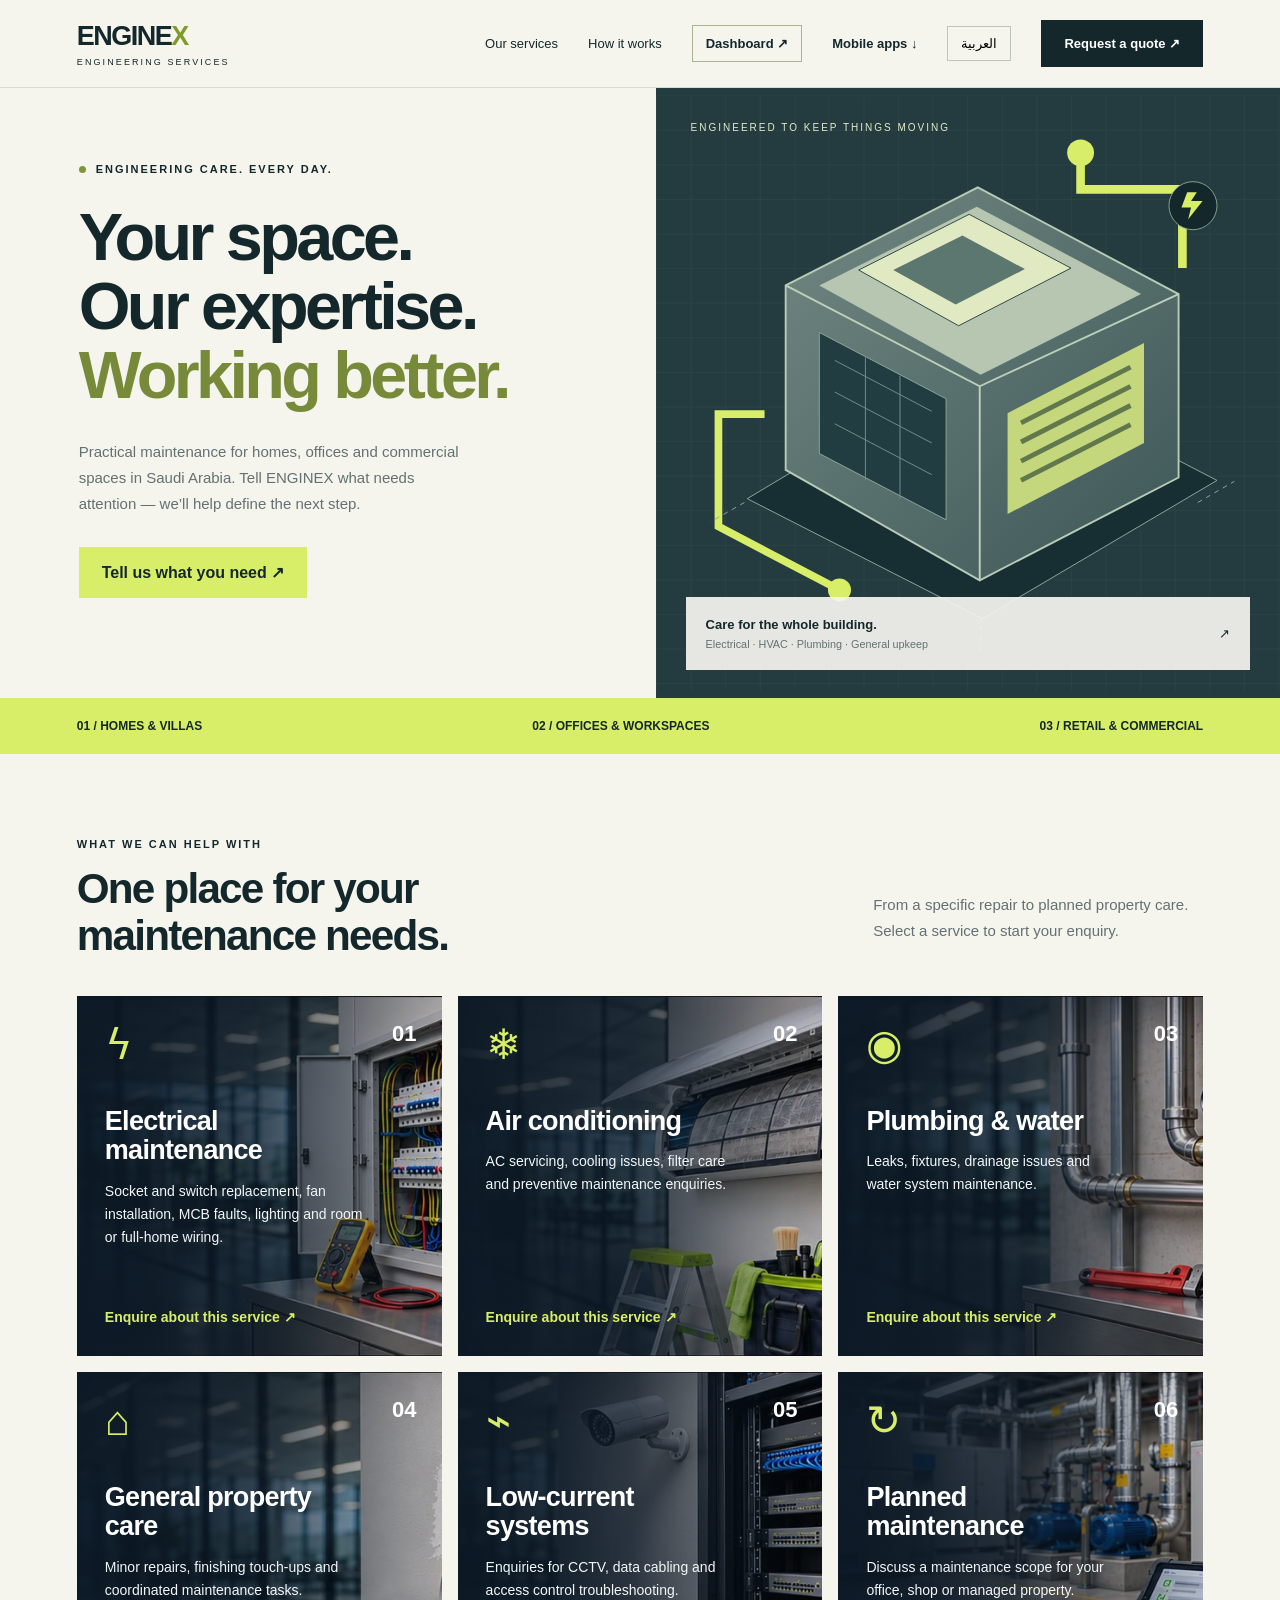
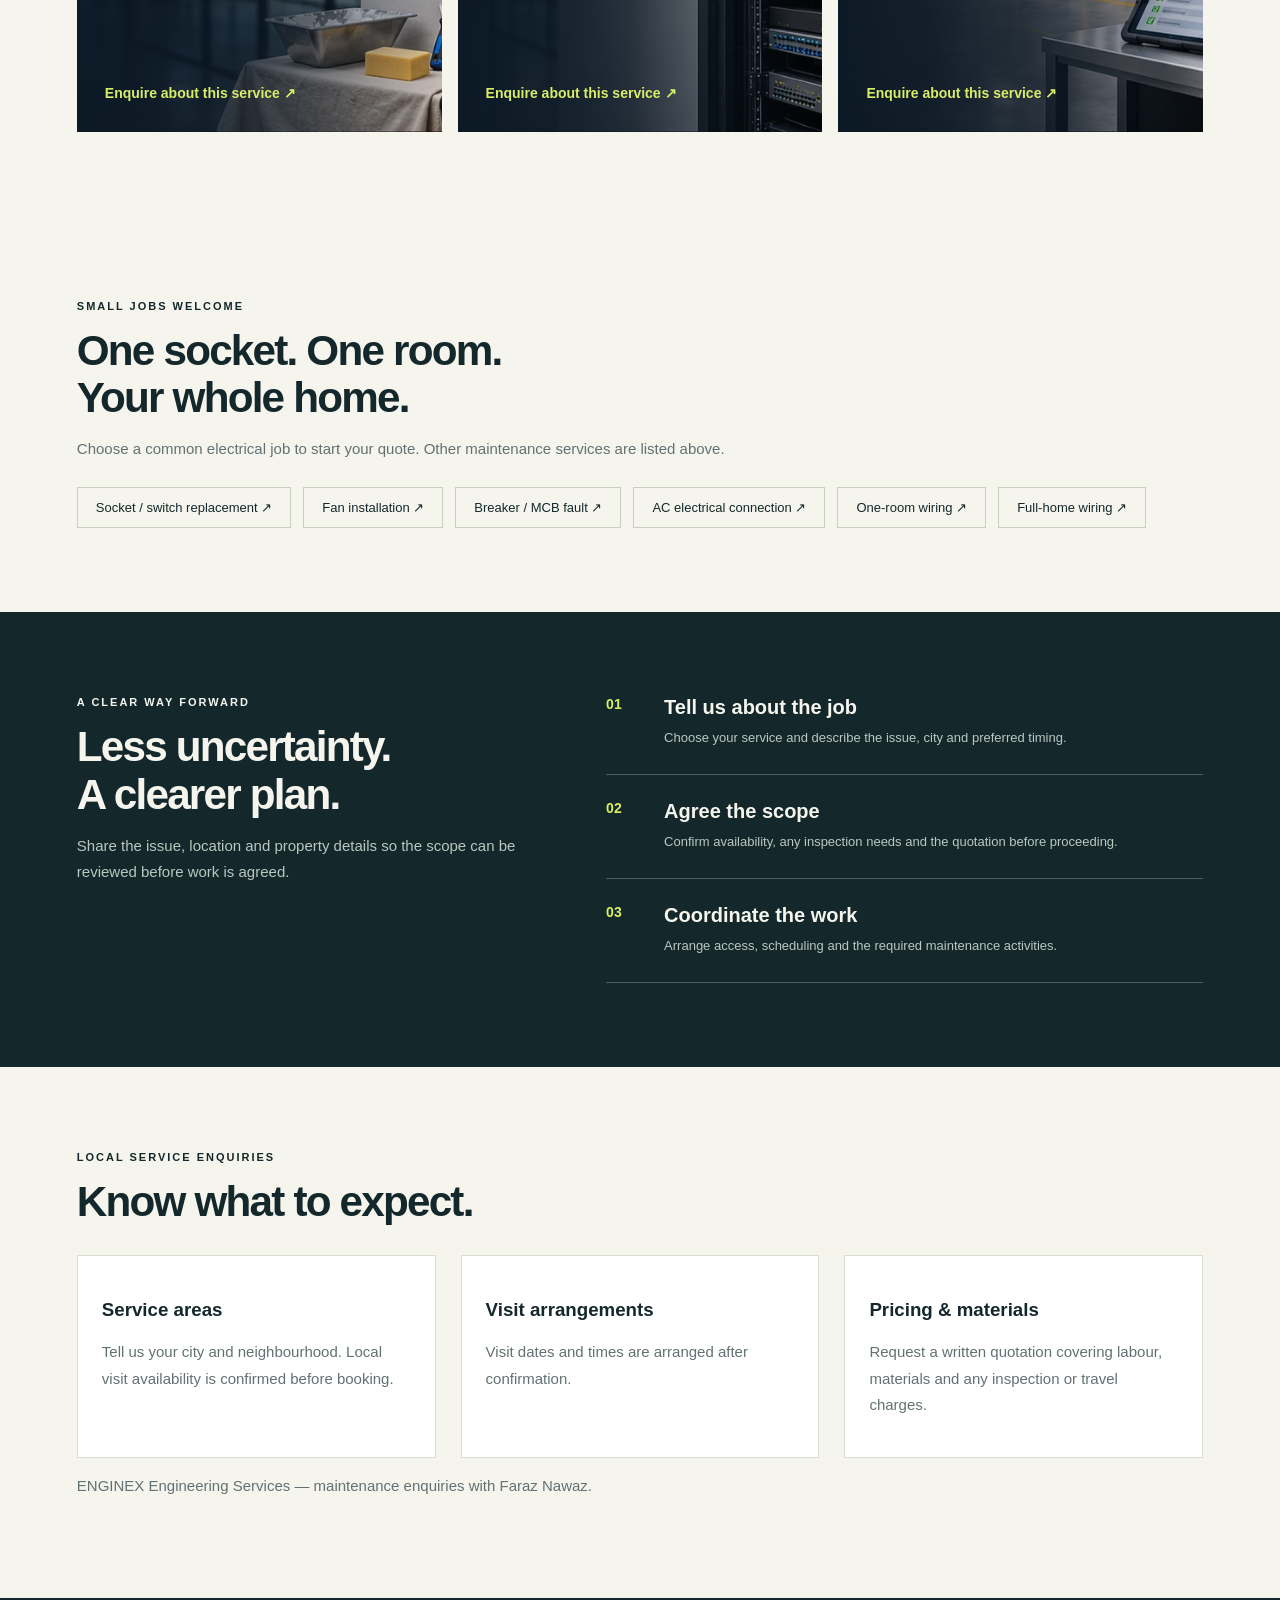
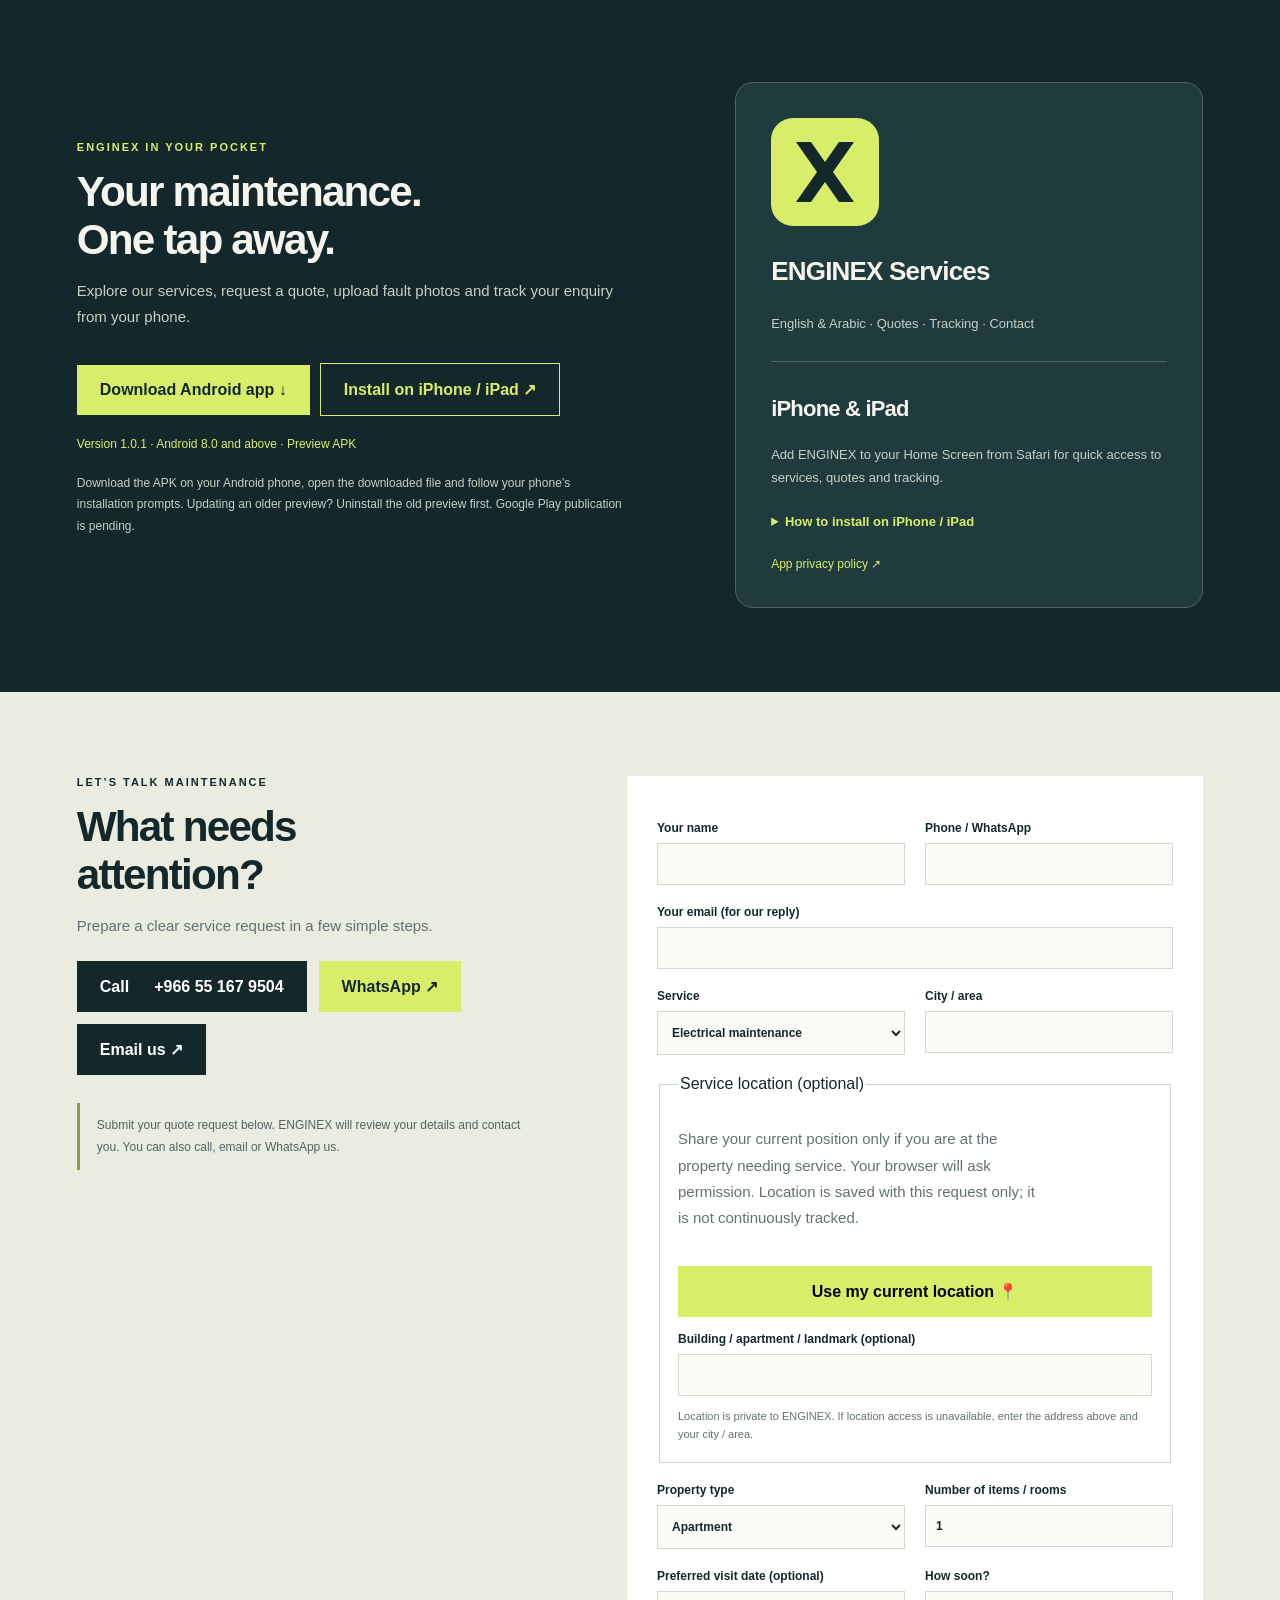
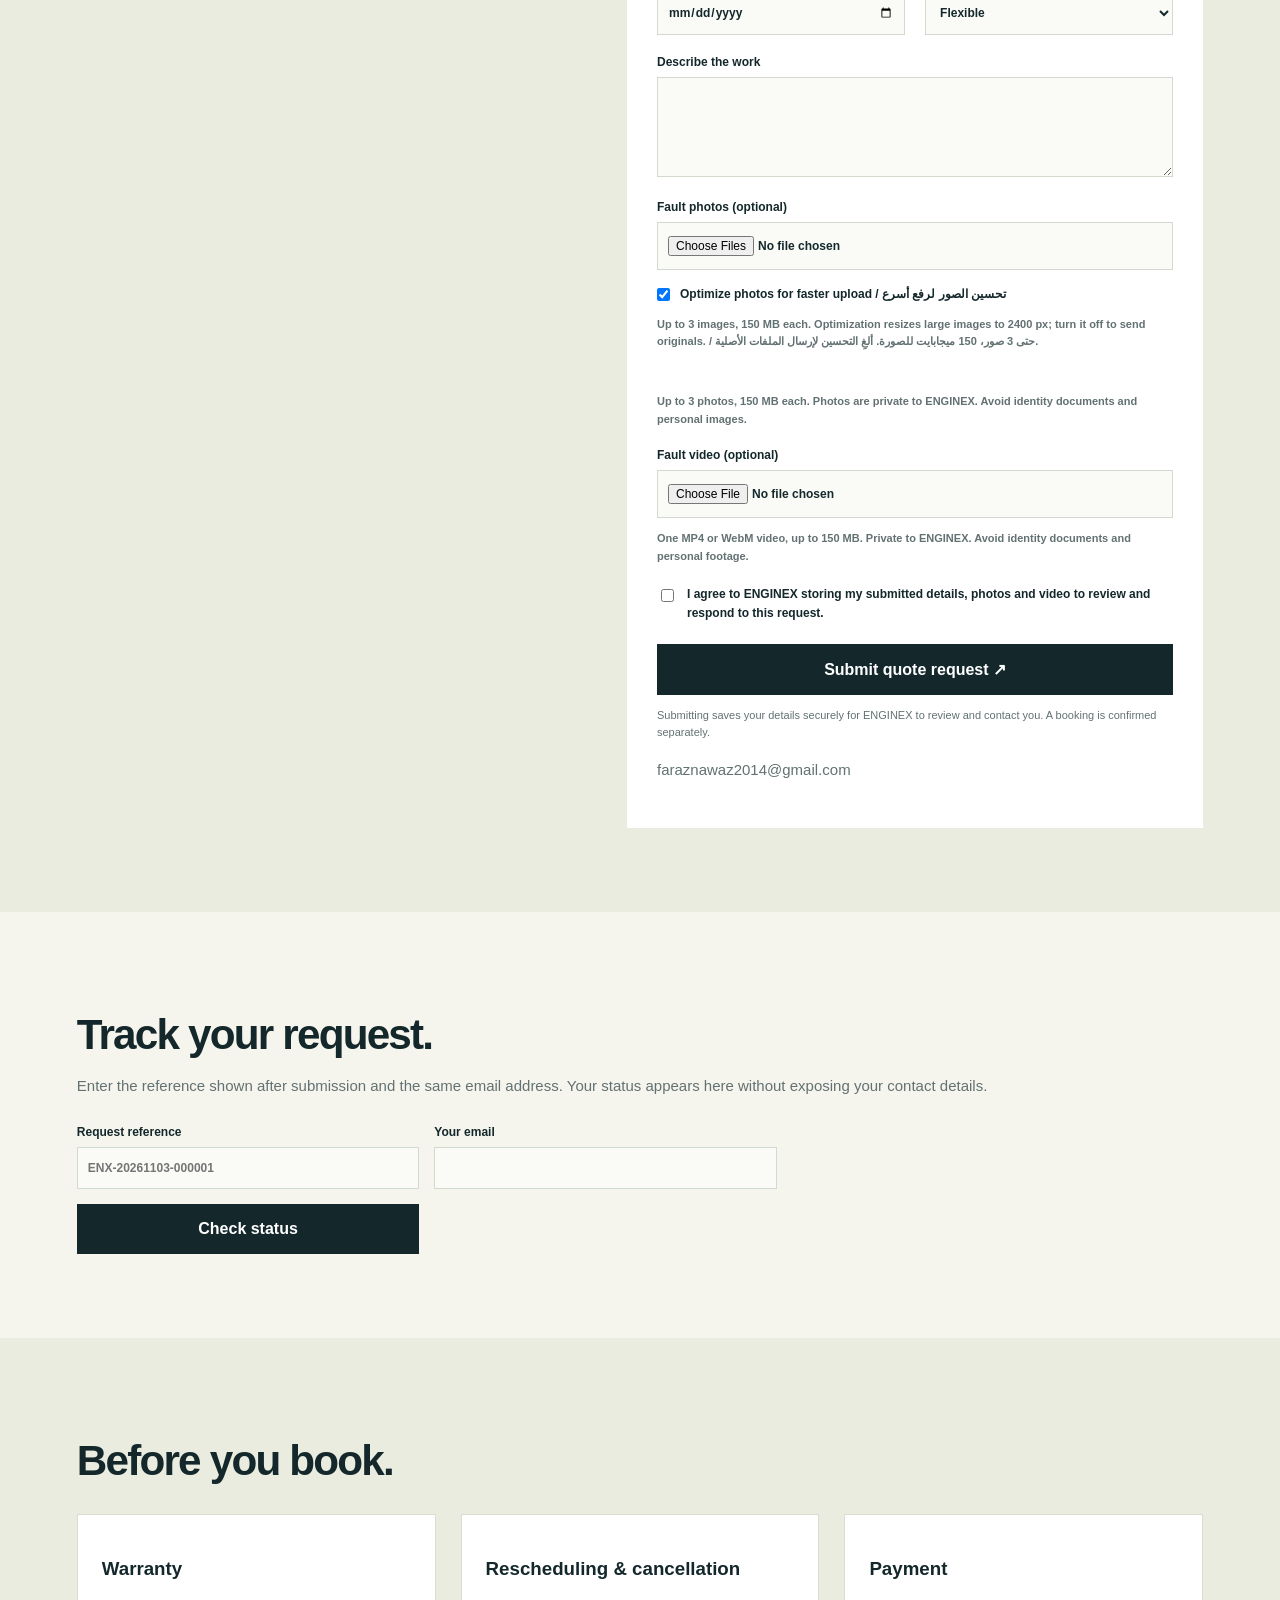
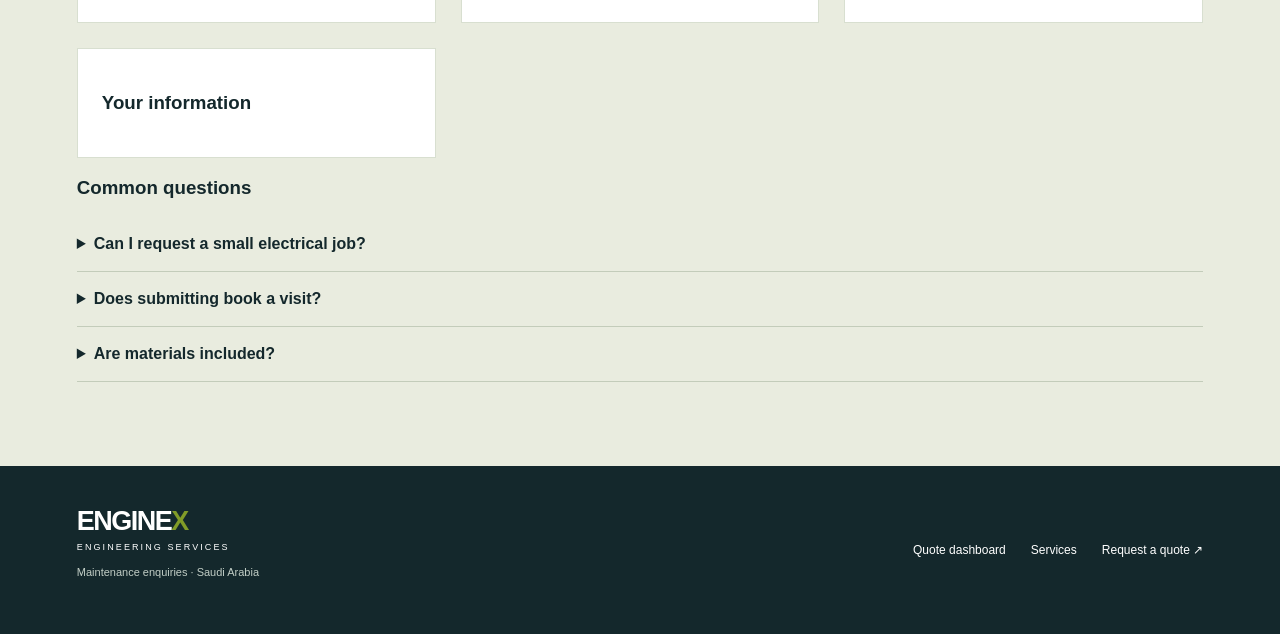
==== commit 229016bf: "Add consent-based service GPS capture and private dashboard directions" ====
--- a/index.html
+++ b/index.html
@@ -6,15 +6,15 @@
 <section class="section" id="services"><div class="section-head"><div><div class="eyebrow" data-en="WHAT WE CAN HELP WITH" data-ar="كيف يمكننا مساعدتك">WHAT WE CAN HELP WITH</div><h2 data-en="One place for your<br>maintenance needs." data-ar="وجهة واحدة<br>لاحتياجات الصيانة.">One place for your<br>maintenance needs.</h2></div><p data-en="From a specific repair to planned property care. Select a service to start your enquiry." data-ar="من إصلاح محدد إلى العناية المخططة بالعقار. اختر الخدمة لبدء استفسارك.">From a specific repair to planned property care. Select a service to start your enquiry.</p></div><div class="cards" id="cards"></div></section>
 <section class="section" id="small-jobs"><div class="eyebrow" data-en="SMALL JOBS WELCOME" data-ar="نرحب بالأعمال الصغيرة">SMALL JOBS WELCOME</div><h2 data-en="One socket. One room.<br>Your whole home." data-ar="مقبس واحد. غرفة واحدة.<br>منزلك بالكامل.">One socket. One room.<br>Your whole home.</h2><p data-en="Choose a common electrical job to start your quote. Other maintenance services are listed above." data-ar="اختر عملاً كهربائياً شائعاً لبدء طلب عرض السعر. خدمات الصيانة الأخرى مذكورة أعلاه.">Choose a common electrical job to start your quote. Other maintenance services are listed above.</p><div class="job-options"><a class="pill" href="#contact" data-job="Socket / switch replacement" data-en="Socket / switch replacement ↗" data-ar="تغيير مقبس أو مفتاح ↖">Socket / switch replacement ↗</a><a class="pill" href="#contact" data-job="Fan installation" data-en="Fan installation ↗" data-ar="تركيب مروحة ↖">Fan installation ↗</a><a class="pill" href="#contact" data-job="Breaker / MCB fault" data-en="Breaker / MCB fault ↗" data-ar="عطل قاطع كهربائي ↖">Breaker / MCB fault ↗</a><a class="pill" href="#contact" data-job="AC electrical connection" data-en="AC electrical connection ↗" data-ar="توصيل كهرباء المكيف ↖">AC electrical connection ↗</a><a class="pill" href="#contact" data-job="One-room wiring" data-en="One-room wiring ↗" data-ar="تمديدات غرفة واحدة ↖">One-room wiring ↗</a><a class="pill" href="#contact" data-job="Full-home wiring" data-en="Full-home wiring ↗" data-ar="تمديدات منزل كامل ↖">Full-home wiring ↗</a></div></section><section class="section process" id="approach"><div><div class="eyebrow" data-en="A CLEAR WAY FORWARD" data-ar="خطوات واضحة">A CLEAR WAY FORWARD</div><h2 data-en="Less uncertainty.<br>A clearer plan." data-ar="وضوح أكبر.<br>وخطة أفضل.">Less uncertainty.<br>A clearer plan.</h2><p data-en="Share the issue, location and property details so the scope can be reviewed before work is agreed." data-ar="شارك المشكلة والموقع وتفاصيل العقار لمراجعة نطاق العمل قبل الاتفاق عليه.">Share the issue, location and property details so the scope can be reviewed before work is agreed.</p></div><div class="steps"><div class="step"><b>01</b><div><h3 data-en="Tell us about the job" data-ar="أخبرنا عن العمل">Tell us about the job</h3><p data-en="Choose your service and describe the issue, city and preferred timing." data-ar="اختر الخدمة واشرح المشكلة والمدينة والوقت المناسب.">Choose your service and describe the issue, city and preferred timing.</p></div></div><div class="step"><b>02</b><div><h3 data-en="Agree the scope" data-ar="الاتفاق على النطاق">Agree the scope</h3><p data-en="Confirm availability, any inspection needs and the quotation before proceeding." data-ar="تأكيد التوفر والحاجة للمعاينة وعرض السعر قبل البدء.">Confirm availability, any inspection needs and the quotation before proceeding.</p></div></div><div class="step"><b>03</b><div><h3 data-en="Coordinate the work" data-ar="تنسيق التنفيذ">Coordinate the work</h3><p data-en="Arrange access, scheduling and the required maintenance activities." data-ar="تنسيق الدخول والجدول الزمني وأعمال الصيانة المطلوبة.">Arrange access, scheduling and the required maintenance activities.</p></div></div></div></section>
 <section class="section" id="coverage"><div class="eyebrow" data-en="LOCAL SERVICE ENQUIRIES" data-ar="استفسارات الخدمة المحلية">LOCAL SERVICE ENQUIRIES</div><h2 data-en="Know what to expect." data-ar="تعرف على تفاصيل الخدمة.">Know what to expect.</h2><div class="info-grid"><article><h3 data-en="Service areas" data-ar="مناطق الخدمة">Service areas</h3><p data-site-field="areas">Tell us your city and neighbourhood. Local visit availability is confirmed before booking.</p></article><article><h3 data-en="Visit arrangements" data-ar="مواعيد الزيارة">Visit arrangements</h3><p data-site-field="hours">Visit dates and times are arranged after confirmation.</p></article><article><h3 data-en="Pricing & materials" data-ar="الأسعار والمواد">Pricing & materials</h3><p data-site-field="pricing">Request a written quotation covering labour, materials and any inspection or travel charges.</p></article></div><p data-site-field="business">ENGINEX Engineering Services — maintenance enquiries with Faraz Nawaz.</p></section><section class="section" id="work-examples" hidden><div class="eyebrow" data-en="COMPLETED WORK" data-ar="الأعمال المنجزة">COMPLETED WORK</div><h2 data-en="Before & after." data-ar="قبل وبعد.">Before & after.</h2><div class="examples-grid"></div></section><section class="section" id="customer-reviews" hidden><h2 data-en="Customer feedback." data-ar="آراء العملاء.">Customer feedback.</h2><div class="examples-grid"></div></section>
-<section class="section android-app-section" id="android-app"><div class="android-app-copy"><div class="eyebrow" data-en="ENGINEX IN YOUR POCKET" data-ar="إنجنكس في متناول يدك">ENGINEX IN YOUR POCKET</div><h2 data-en="Your maintenance.<br>One tap away." data-ar="خدمات الصيانة.<br>بلمسة واحدة.">Your maintenance.<br>One tap away.</h2><p data-en="Explore our services, request a quote, upload fault photos and track your enquiry from your phone." data-ar="استعرض خدماتنا واطلب عرض سعر وارفع صور العطل وتتبع طلبك من هاتفك.">Explore our services, request a quote, upload fault photos and track your enquiry from your phone.</p><a class="btn" id="download-android-apk" href="assets/enginex-services-1.0.1.apk" download="ENGINEX-Services-1.0.1.apk" data-en="Download Android app ↓" data-ar="تحميل تطبيق أندرويد ↓">Download Android app ↓</a><a class="btn ios-download-button" href="#ios-installation" data-ios-install data-en="Install on iPhone / iPad ↗" data-ar="تثبيت على آيفون / آيباد ↖">Install on iPhone / iPad ↗</a><small class="android-app-meta" data-en="Version 1.0.1 · Android 8.0 and above · Preview APK" data-ar="الإصدار 1.0.1 · أندرويد 8.0 أو أحدث · نسخة تجريبية APK">Version 1.0.1 · Android 8.0 and above · Preview APK</small><p class="android-install-help" data-en="Download the APK on your Android phone, open the downloaded file and follow your phone’s installation prompts. Updating an older preview? Uninstall the old preview first. Google Play publication is pending." data-ar="حمّل ملف APK على هاتف أندرويد، ثم افتح الملف واتبع تعليمات التثبيت في هاتفك. إذا ثبّت نسخة تجريبية سابقة، فأزلها أولاً قبل تثبيت هذه النسخة. النشر على متجر Google Play قيد الانتظار.">Download the APK on your Android phone, open the downloaded file and follow your phone’s installation prompts. Updating an older preview? Uninstall the old preview first. Google Play publication is pending.</p></div><div class="android-app-card"><svg viewBox="0 0 108 108" width="108" height="108" aria-hidden="true"><rect width="108" height="108" rx="22" fill="#d9ee68"/><path fill="#14282c" d="M25 24h15l14 20 14-20h15L62 54l21 30H68L54 64 40 84H25l21-30z"/></svg><h3>ENGINEX Services</h3><p data-en="English & Arabic · Quotes · Tracking · Contact" data-ar="العربية والإنجليزية · عروض الأسعار · التتبع · التواصل">English & Arabic · Quotes · Tracking · Contact</p><div class="ios-app-panel" id="ios-app"><h3 data-en="iPhone & iPad" data-ar="آيفون وآيباد">iPhone & iPad</h3><p data-en="Add ENGINEX to your Home Screen from Safari for quick access to services, quotes and tracking." data-ar="أضف إنجنكس إلى الشاشة الرئيسية من Safari للوصول السريع للخدمات وعروض الأسعار والتتبع.">Add ENGINEX to your Home Screen from Safari for quick access to services, quotes and tracking.</p><p class="ios-installed-note" id="ios-installed-note" hidden data-en="You’re using the installed home-screen app." data-ar="أنت تستخدم تطبيق الشاشة الرئيسية المثبّت.">You’re using the installed home-screen app.</p><details id="ios-installation"><summary data-en="How to install on iPhone / iPad" data-ar="طريقة التثبيت على آيفون / آيباد">How to install on iPhone / iPad</summary><ol><li data-en="Open this ENGINEX website in Safari on your iPhone or iPad." data-ar="افتح موقع إنجنكس هذا في Safari على آيفون أو آيباد.">Open this ENGINEX website in Safari on your iPhone or iPad.</li><li data-en="Tap Safari’s Share button, then Add to Home Screen." data-ar="اضغط زر المشاركة في Safari ثم إضافة إلى الشاشة الرئيسية.">Tap Safari’s Share button, then Add to Home Screen.</li><li data-en="Keep Open as Web App enabled if shown, then tap Add." data-ar="أبقِ خيار فتح كتطبيق ويب مفعّلاً إن ظهر، ثم اضغط إضافة.">Keep Open as Web App enabled if shown, then tap Add.</li><li data-en="Launch ENGINEX using its new Home Screen icon." data-ar="شغّل إنجنكس من الأيقونة الجديدة على الشاشة الرئيسية.">Launch ENGINEX using its new Home Screen icon.</li></ol><p data-en="This is a Safari home-screen web app. Quotes and tracking require internet access." data-ar="هذا تطبيق ويب على الشاشة الرئيسية عبر Safari. تتطلب عروض الأسعار والتتبع اتصالاً بالإنترنت.">This is a Safari home-screen web app. Quotes and tracking require internet access.</p></details></div><a href="privacy.html" data-en="App privacy policy ↗" data-ar="سياسة خصوصية التطبيق ↖">App privacy policy ↗</a></div></section><section class="section quote" id="contact"><div><div class="eyebrow" data-en="LET’S TALK MAINTENANCE" data-ar="لنتحدث عن الصيانة">LET’S TALK MAINTENANCE</div><h2 data-en="What needs<br>attention?" data-ar="ما الذي يحتاج<br>إلى عناية؟">What needs<br>attention?</h2><p data-en="Prepare a clear service request in a few simple steps." data-ar="جهّز طلب خدمة واضحاً في خطوات بسيطة.">Prepare a clear service request in a few simple steps.</p><div class="contact-actions"><a class="btn dark" href="tel:+966551679504"><span data-en="Call" data-ar="اتصال">Call</span> <bdi dir="ltr">+966 55 167 9504</bdi></a><a class="btn" href="https://wa.me/966551679504" target="_blank" rel="noopener noreferrer" data-en="WhatsApp ↗" data-ar="واتساب ↖">WhatsApp ↗</a><a class="btn dark" href="mailto:faraznawaz2014@gmail.com?subject=ENGINEX%20Service%20enquiry" data-en="Email us ↗" data-ar="راسلنا بالبريد ↖">Email us ↗</a></div><div class="note" data-en="Submit your quote request below. ENGINEX will review your details and contact you. You can also call, email or WhatsApp us." data-ar="أرسل طلب عرض السعر أدناه. ستراجع إنجنكس بياناتك وتتواصل معك. يمكنك أيضاً الاتصال أو مراسلتنا بالبريد أو واتساب.">Submit your quote request below. ENGINEX will review your details and contact you. You can also call, email or WhatsApp us.</div></div><form class="form" id="request"><p id="submission-status" role="status" aria-live="polite"></p><label style="position:absolute;left:-10000px" aria-hidden="true">Website<input name="website" tabindex="-1" autocomplete="off"></label><div class="fields"><label><span data-en="Your name" data-ar="الاسم">Your name</span><input name="customer" required autocomplete="name"></label><label><span data-en="Phone / WhatsApp" data-ar="الهاتف / واتساب">Phone / WhatsApp</span><input name="phone" type="tel" required autocomplete="tel"></label><label class="wide"><span data-en="Your email (for our reply)" data-ar="بريدك الإلكتروني للرد">Your email (for our reply)</span><input name="email" type="email" required autocomplete="email"></label><label><span data-en="Service" data-ar="الخدمة">Service</span><select name="service" id="service" required></select></label><label><span data-en="City / area" data-ar="المدينة / الحي">City / area</span><input name="city" required autocomplete="address-level2"></label><label><span data-en="Property type" data-ar="نوع العقار">Property type</span><select name="property" required><option value="Apartment" data-en="Apartment" data-ar="شقة">Apartment</option><option value="Villa / home" data-en="Villa / home" data-ar="فيلا / منزل">Villa / home</option><option value="Office" data-en="Office" data-ar="مكتب">Office</option><option value="Shop" data-en="Shop" data-ar="محل">Shop</option><option value="Other" data-en="Other" data-ar="أخرى">Other</option></select></label><label><span data-en="Number of items / rooms" data-ar="عدد القطع / الغرف">Number of items / rooms</span><input name="quantity" type="number" min="1" max="999" value="1" required></label><label><span data-en="Preferred visit date (optional)" data-ar="تاريخ الزيارة المفضل (اختياري)">Preferred visit date (optional)</span><input name="preferredDate" type="date"></label><label><span data-en="How soon?" data-ar="درجة الاستعجال">How soon?</span><select name="urgency"><option value="Flexible" data-en="Flexible" data-ar="مرن">Flexible</option><option value="Soon" data-en="Soon" data-ar="قريباً">Soon</option><option value="Urgent" data-en="Urgent — subject to availability" data-ar="عاجل — حسب التوفر">Urgent — subject to availability</option></select></label><label class="wide"><span data-en="Describe the work" data-ar="وصف العمل">Describe the work</span><textarea name="details" required maxlength="5000"></textarea></label><label class="wide"><span data-en="Fault photos (optional)" data-ar="صور العطل (اختيارية)">Fault photos (optional)</span><input name="photos" type="file" multiple accept="image/jpeg,image/png,image/webp"><small data-en="Up to 3 photos, 150 MB each. Photos are private to ENGINEX. Avoid identity documents and personal images." data-ar="حتى 3 صور، بحد أقصى 150 ميجابايت للصورة. الصور خاصة بإنجنكس. تجنب وثائق الهوية والصور الشخصية.">Up to 3 photos, 150 MB each. Photos are private to ENGINEX. Avoid identity documents and personal images.</small></label><label class="wide"><span data-en="Fault video (optional)" data-ar="فيديو العطل (اختياري)">Fault video (optional)</span><input name="video" type="file" accept="video/mp4,video/webm"><small data-en="One MP4 or WebM video, up to 150 MB. Private to ENGINEX. Avoid identity documents and personal footage." data-ar="فيديو واحد MP4 أو WebM حتى 150 ميجابايت، خاص بإنجنكس. تجنب وثائق الهوية والمقاطع الشخصية.">One MP4 or WebM video, up to 150 MB. Private to ENGINEX. Avoid identity documents and personal footage.</small><button type="button" id="remove-quote-video" hidden data-en="Remove video" data-ar="إزالة الفيديو">Remove video</button><span id="quote-video-selection" role="status"></span></label><label class="wide consent"><input type="checkbox" required><span data-en="I agree to ENGINEX storing my submitted details, photos and video to review and respond to this request." data-ar="أوافق على حفظ إنجنكس للبيانات والصور والفيديو المقدمة لمراجعة الطلب والرد عليه.">I agree to ENGINEX storing my submitted details, photos and video to review and respond to this request.</span></label></div><button class="btn dark" type="submit" data-en="Submit quote request ↗" data-ar="إرسال طلب عرض السعر ↖">Submit quote request ↗</button><small data-en="Submitting saves your details securely for ENGINEX to review and contact you. A booking is confirmed separately." data-ar="يتم حفظ بياناتك لمراجعتها والتواصل معك من إنجنكس. تأكيد الحجز يتم بشكل منفصل.">Submitting saves your details securely for ENGINEX to review and contact you. A booking is confirmed separately.</small><p><a href="mailto:faraznawaz2014@gmail.com">faraznawaz2014@gmail.com</a></p><div id="output" hidden><section id="quote-confirmation" class="quote-confirmation" hidden tabindex="-1" aria-labelledby="confirmation-title"><span class="eyebrow" data-en="REQUEST RECEIVED" data-ar="تم استلام الطلب">REQUEST RECEIVED</span><h3 id="confirmation-title" data-en="Your request is saved." data-ar="تم حفظ طلبك.">Your request is saved.</h3><p data-en="Keep this reference to track your request using the same email address." data-ar="احتفظ بهذا الرقم لتتبع طلبك باستخدام البريد الإلكتروني نفسه.">Keep this reference to track your request using the same email address.</p><strong id="tracking-reference" dir="ltr"></strong><div class="contact-actions"><button type="button" id="copy-reference" class="btn" data-en="Copy reference" data-ar="نسخ رقم الطلب">Copy reference</button><a class="btn dark" href="#track" id="track-saved-request" data-en="Track my request ↗" data-ar="تتبع طلبي ↖">Track my request ↗</a></div><small id="reference-copy-status" role="status"></small></section><a class="btn dark" id="email-request" href="mailto:faraznawaz2014@gmail.com" data-en="Open email app to send ↗" data-ar="افتح البريد لإرسال الطلب ↖">Open email app to send ↗</a><a class="btn" id="whatsapp-request" href="https://wa.me/966551679504" target="_blank" rel="noopener noreferrer" data-en="Open WhatsApp to send ↗" data-ar="افتح واتساب لإرسال الطلب ↖">Open WhatsApp to send ↗</a><pre id="result"></pre><button class="btn" id="copy" type="button" data-en="Copy request" data-ar="نسخ الطلب">Copy request</button><p id="status" role="status"></p></div></form></section><section class="section" id="track"><h2 data-en="Track your request." data-ar="تابع طلبك.">Track your request.</h2><p data-en="Enter the reference shown after submission and the same email address. Your status appears here without exposing your contact details." data-ar="أدخل رقم الطلب والبريد المستخدم عند الإرسال. ستظهر حالة الطلب دون إظهار بيانات التواصل.">Enter the reference shown after submission and the same email address. Your status appears here without exposing your contact details.</p><form id="track-form" class="track-form"><label><span data-en="Request reference" data-ar="رقم الطلب">Request reference</span><input name="reference" required placeholder="ENX-20261103-000001" autocomplete="off"></label><label><span data-en="Your email" data-ar="بريدك الإلكتروني">Your email</span><input name="trackEmail" type="email" required></label><button class="btn dark" data-en="Check status" data-ar="عرض الحالة">Check status</button><p id="track-result" role="status"></p></form></section><section class="section terms" id="service-terms"><h2 data-en="Before you book." data-ar="قبل الحجز.">Before you book.</h2><div class="info-grid"><article><h3 data-en="Warranty" data-ar="الضمان">Warranty</h3><p data-site-field="warranty"></p></article><article><h3 data-en="Rescheduling & cancellation" data-ar="التعديل والإلغاء">Rescheduling & cancellation</h3><p data-site-field="cancellation"></p></article><article><h3 data-en="Payment" data-ar="الدفع">Payment</h3><p data-site-field="payment"></p></article><article><h3 data-en="Your information" data-ar="بياناتك">Your information</h3><p data-site-field="privacy"></p></article></div><h3 data-en="Common questions" data-ar="أسئلة شائعة">Common questions</h3><details><summary data-en="Can I request a small electrical job?" data-ar="هل يمكن طلب عمل كهربائي صغير؟">Can I request a small electrical job?</summary><p data-en="Yes. Choose a socket, fan, breaker, lighting or wiring task and describe the number of items." data-ar="نعم. اختر خدمة المقابس أو المراوح أو القواطع أو الإنارة أو التمديدات وحدد عدد القطع.">Yes. Choose a socket, fan, breaker, lighting or wiring task and describe the number of items.</p></details><details><summary data-en="Does submitting book a visit?" data-ar="هل إرسال الطلب يؤكد الزيارة؟">Does submitting book a visit?</summary><p data-en="Your request is saved for review. The visit and quotation must be confirmed separately." data-ar="يتم حفظ الطلب للمراجعة. يجب تأكيد الموعد وعرض السعر بشكل منفصل.">Your request is saved for review. The visit and quotation must be confirmed separately.</p></details><details><summary data-en="Are materials included?" data-ar="هل المواد مشمولة؟">Are materials included?</summary><p data-en="Confirm material supply, brands and costs in your quotation before work starts." data-ar="تأكد من توريد المواد والعلامات التجارية والتكاليف في عرض السعر قبل بدء العمل.">Confirm material supply, brands and costs in your quotation before work starts.</p></details></section></main><footer><div><a class="logo" href="#">ENGINE<span>X</span><small class="sublogo">ENGINEERING SERVICES</small></a><p data-en="Maintenance enquiries · Saudi Arabia" data-ar="استفسارات الصيانة · المملكة العربية السعودية">Maintenance enquiries · Saudi Arabia</p></div><div class="foot-links"><a href="dashboard.html" data-en="Quote dashboard" data-ar="لوحة طلبات الأسعار">Quote dashboard</a><a href="#services" data-en="Services" data-ar="الخدمات">Services</a><a href="#contact" data-en="Request a quote ↗" data-ar="طلب عرض سعر ↖">Request a quote ↗</a></div></footer><nav class="mobile-contact" aria-label="Quick contact"><a href="tel:+966551679504" data-en="Call" data-ar="اتصال">Call</a><a href="https://wa.me/966551679504" data-en="WhatsApp" data-ar="واتساب">WhatsApp</a><a href="#contact" data-en="Request a quote" data-ar="طلب عرض سعر">Request a quote</a></nav>
+<section class="section android-app-section" id="android-app"><div class="android-app-copy"><div class="eyebrow" data-en="ENGINEX IN YOUR POCKET" data-ar="إنجنكس في متناول يدك">ENGINEX IN YOUR POCKET</div><h2 data-en="Your maintenance.<br>One tap away." data-ar="خدمات الصيانة.<br>بلمسة واحدة.">Your maintenance.<br>One tap away.</h2><p data-en="Explore our services, request a quote, upload fault photos and track your enquiry from your phone." data-ar="استعرض خدماتنا واطلب عرض سعر وارفع صور العطل وتتبع طلبك من هاتفك.">Explore our services, request a quote, upload fault photos and track your enquiry from your phone.</p><a class="btn" id="download-android-apk" href="assets/enginex-services-1.0.1.apk" download="ENGINEX-Services-1.0.1.apk" data-en="Download Android app ↓" data-ar="تحميل تطبيق أندرويد ↓">Download Android app ↓</a><a class="btn ios-download-button" href="#ios-installation" data-ios-install data-en="Install on iPhone / iPad ↗" data-ar="تثبيت على آيفون / آيباد ↖">Install on iPhone / iPad ↗</a><small class="android-app-meta" data-en="Version 1.0.1 · Android 8.0 and above · Preview APK" data-ar="الإصدار 1.0.1 · أندرويد 8.0 أو أحدث · نسخة تجريبية APK">Version 1.0.1 · Android 8.0 and above · Preview APK</small><p class="android-install-help" data-en="Download the APK on your Android phone, open the downloaded file and follow your phone’s installation prompts. Updating an older preview? Uninstall the old preview first. Google Play publication is pending." data-ar="حمّل ملف APK على هاتف أندرويد، ثم افتح الملف واتبع تعليمات التثبيت في هاتفك. إذا ثبّت نسخة تجريبية سابقة، فأزلها أولاً قبل تثبيت هذه النسخة. النشر على متجر Google Play قيد الانتظار.">Download the APK on your Android phone, open the downloaded file and follow your phone’s installation prompts. Updating an older preview? Uninstall the old preview first. Google Play publication is pending.</p></div><div class="android-app-card"><svg viewBox="0 0 108 108" width="108" height="108" aria-hidden="true"><rect width="108" height="108" rx="22" fill="#d9ee68"/><path fill="#14282c" d="M25 24h15l14 20 14-20h15L62 54l21 30H68L54 64 40 84H25l21-30z"/></svg><h3>ENGINEX Services</h3><p data-en="English & Arabic · Quotes · Tracking · Contact" data-ar="العربية والإنجليزية · عروض الأسعار · التتبع · التواصل">English & Arabic · Quotes · Tracking · Contact</p><div class="ios-app-panel" id="ios-app"><h3 data-en="iPhone & iPad" data-ar="آيفون وآيباد">iPhone & iPad</h3><p data-en="Add ENGINEX to your Home Screen from Safari for quick access to services, quotes and tracking." data-ar="أضف إنجنكس إلى الشاشة الرئيسية من Safari للوصول السريع للخدمات وعروض الأسعار والتتبع.">Add ENGINEX to your Home Screen from Safari for quick access to services, quotes and tracking.</p><p class="ios-installed-note" id="ios-installed-note" hidden data-en="You’re using the installed home-screen app." data-ar="أنت تستخدم تطبيق الشاشة الرئيسية المثبّت.">You’re using the installed home-screen app.</p><details id="ios-installation"><summary data-en="How to install on iPhone / iPad" data-ar="طريقة التثبيت على آيفون / آيباد">How to install on iPhone / iPad</summary><ol><li data-en="Open this ENGINEX website in Safari on your iPhone or iPad." data-ar="افتح موقع إنجنكس هذا في Safari على آيفون أو آيباد.">Open this ENGINEX website in Safari on your iPhone or iPad.</li><li data-en="Tap Safari’s Share button, then Add to Home Screen." data-ar="اضغط زر المشاركة في Safari ثم إضافة إلى الشاشة الرئيسية.">Tap Safari’s Share button, then Add to Home Screen.</li><li data-en="Keep Open as Web App enabled if shown, then tap Add." data-ar="أبقِ خيار فتح كتطبيق ويب مفعّلاً إن ظهر، ثم اضغط إضافة.">Keep Open as Web App enabled if shown, then tap Add.</li><li data-en="Launch ENGINEX using its new Home Screen icon." data-ar="شغّل إنجنكس من الأيقونة الجديدة على الشاشة الرئيسية.">Launch ENGINEX using its new Home Screen icon.</li></ol><p data-en="This is a Safari home-screen web app. Quotes and tracking require internet access." data-ar="هذا تطبيق ويب على الشاشة الرئيسية عبر Safari. تتطلب عروض الأسعار والتتبع اتصالاً بالإنترنت.">This is a Safari home-screen web app. Quotes and tracking require internet access.</p></details></div><a href="privacy.html" data-en="App privacy policy ↗" data-ar="سياسة خصوصية التطبيق ↖">App privacy policy ↗</a></div></section><section class="section quote" id="contact"><div><div class="eyebrow" data-en="LET’S TALK MAINTENANCE" data-ar="لنتحدث عن الصيانة">LET’S TALK MAINTENANCE</div><h2 data-en="What needs<br>attention?" data-ar="ما الذي يحتاج<br>إلى عناية؟">What needs<br>attention?</h2><p data-en="Prepare a clear service request in a few simple steps." data-ar="جهّز طلب خدمة واضحاً في خطوات بسيطة.">Prepare a clear service request in a few simple steps.</p><div class="contact-actions"><a class="btn dark" href="tel:+966551679504"><span data-en="Call" data-ar="اتصال">Call</span> <bdi dir="ltr">+966 55 167 9504</bdi></a><a class="btn" href="https://wa.me/966551679504" target="_blank" rel="noopener noreferrer" data-en="WhatsApp ↗" data-ar="واتساب ↖">WhatsApp ↗</a><a class="btn dark" href="mailto:faraznawaz2014@gmail.com?subject=ENGINEX%20Service%20enquiry" data-en="Email us ↗" data-ar="راسلنا بالبريد ↖">Email us ↗</a></div><div class="note" data-en="Submit your quote request below. ENGINEX will review your details and contact you. You can also call, email or WhatsApp us." data-ar="أرسل طلب عرض السعر أدناه. ستراجع إنجنكس بياناتك وتتواصل معك. يمكنك أيضاً الاتصال أو مراسلتنا بالبريد أو واتساب.">Submit your quote request below. ENGINEX will review your details and contact you. You can also call, email or WhatsApp us.</div></div><form class="form" id="request"><p id="submission-status" role="status" aria-live="polite"></p><label style="position:absolute;left:-10000px" aria-hidden="true">Website<input name="website" tabindex="-1" autocomplete="off"></label><div class="fields"><label><span data-en="Your name" data-ar="الاسم">Your name</span><input name="customer" required autocomplete="name"></label><label><span data-en="Phone / WhatsApp" data-ar="الهاتف / واتساب">Phone / WhatsApp</span><input name="phone" type="tel" required autocomplete="tel"></label><label class="wide"><span data-en="Your email (for our reply)" data-ar="بريدك الإلكتروني للرد">Your email (for our reply)</span><input name="email" type="email" required autocomplete="email"></label><label><span data-en="Service" data-ar="الخدمة">Service</span><select name="service" id="service" required></select></label><label><span data-en="City / area" data-ar="المدينة / الحي">City / area</span><input name="city" required autocomplete="address-level2"></label><fieldset class="wide" style="min-width:0;border:1px solid #ced5c8;padding:18px"><legend data-en="Service location (optional)" data-ar="موقع الخدمة (اختياري)">Service location (optional)</legend><p data-en="Share your current position only if you are at the property needing service. Your browser will ask permission. Location is saved with this request only; it is not continuously tracked." data-ar="شارك موقعك الحالي فقط إذا كنت في العقار المطلوب صيانته. سيطلب المتصفح إذنك. يُحفظ الموقع مع هذا الطلب فقط دون تتبع مستمر.">Share your current position only if you are at the property needing service. Your browser will ask permission. Location is saved with this request only; it is not continuously tracked.</p><button class="btn" type="button" id="detect-service-location" data-en="Use my current location 📍" data-ar="استخدم موقعي الحالي 📍">Use my current location 📍</button><p id="service-location-status" role="status" aria-live="polite"></p><div id="service-location-result" hidden><p><bdi id="service-location-coordinates" dir="ltr"></bdi></p><a id="service-location-map" target="_blank" rel="noopener noreferrer" data-en="Check location in Google Maps ↗" data-ar="تحقق من الموقع في خرائط Google ↖">Check location in Google Maps ↗</a><label class="consent"><input id="confirm-service-location" type="checkbox"><span data-en="This is the service location. I agree to save it with my request for ENGINEX to arrange access." data-ar="هذا موقع الخدمة وأوافق على حفظه مع طلبي لتسهيل وصول إنجنكس.">This is the service location. I agree to save it with my request for ENGINEX to arrange access.</span></label><button type="button" id="clear-service-location" data-en="Remove location" data-ar="إزالة الموقع">Remove location</button></div><label><span data-en="Building / apartment / landmark (optional)" data-ar="المبنى / الشقة / معلم قريب (اختياري)">Building / apartment / landmark (optional)</span><input name="accessDetails" maxlength="500" autocomplete="street-address"></label><small data-en="Location is private to ENGINEX. If location access is unavailable, enter the address above and your city / area." data-ar="الموقع خاص بإنجنكس. إذا تعذر الوصول للموقع فأدخل العنوان أعلاه والمدينة / الحي.">Location is private to ENGINEX. If location access is unavailable, enter the address above and your city / area.</small></fieldset><label><span data-en="Property type" data-ar="نوع العقار">Property type</span><select name="property" required><option value="Apartment" data-en="Apartment" data-ar="شقة">Apartment</option><option value="Villa / home" data-en="Villa / home" data-ar="فيلا / منزل">Villa / home</option><option value="Office" data-en="Office" data-ar="مكتب">Office</option><option value="Shop" data-en="Shop" data-ar="محل">Shop</option><option value="Other" data-en="Other" data-ar="أخرى">Other</option></select></label><label><span data-en="Number of items / rooms" data-ar="عدد القطع / الغرف">Number of items / rooms</span><input name="quantity" type="number" min="1" max="999" value="1" required></label><label><span data-en="Preferred visit date (optional)" data-ar="تاريخ الزيارة المفضل (اختياري)">Preferred visit date (optional)</span><input name="preferredDate" type="date"></label><label><span data-en="How soon?" data-ar="درجة الاستعجال">How soon?</span><select name="urgency"><option value="Flexible" data-en="Flexible" data-ar="مرن">Flexible</option><option value="Soon" data-en="Soon" data-ar="قريباً">Soon</option><option value="Urgent" data-en="Urgent — subject to availability" data-ar="عاجل — حسب التوفر">Urgent — subject to availability</option></select></label><label class="wide"><span data-en="Describe the work" data-ar="وصف العمل">Describe the work</span><textarea name="details" required maxlength="5000"></textarea></label><label class="wide"><span data-en="Fault photos (optional)" data-ar="صور العطل (اختيارية)">Fault photos (optional)</span><input name="photos" type="file" multiple accept="image/jpeg,image/png,image/webp"><small data-en="Up to 3 photos, 150 MB each. Photos are private to ENGINEX. Avoid identity documents and personal images." data-ar="حتى 3 صور، بحد أقصى 150 ميجابايت للصورة. الصور خاصة بإنجنكس. تجنب وثائق الهوية والصور الشخصية.">Up to 3 photos, 150 MB each. Photos are private to ENGINEX. Avoid identity documents and personal images.</small></label><label class="wide"><span data-en="Fault video (optional)" data-ar="فيديو العطل (اختياري)">Fault video (optional)</span><input name="video" type="file" accept="video/mp4,video/webm"><small data-en="One MP4 or WebM video, up to 150 MB. Private to ENGINEX. Avoid identity documents and personal footage." data-ar="فيديو واحد MP4 أو WebM حتى 150 ميجابايت، خاص بإنجنكس. تجنب وثائق الهوية والمقاطع الشخصية.">One MP4 or WebM video, up to 150 MB. Private to ENGINEX. Avoid identity documents and personal footage.</small><button type="button" id="remove-quote-video" hidden data-en="Remove video" data-ar="إزالة الفيديو">Remove video</button><span id="quote-video-selection" role="status"></span></label><label class="wide consent"><input type="checkbox" required><span data-en="I agree to ENGINEX storing my submitted details, photos and video to review and respond to this request." data-ar="أوافق على حفظ إنجنكس للبيانات والصور والفيديو المقدمة لمراجعة الطلب والرد عليه.">I agree to ENGINEX storing my submitted details, photos and video to review and respond to this request.</span></label></div><button class="btn dark" type="submit" data-en="Submit quote request ↗" data-ar="إرسال طلب عرض السعر ↖">Submit quote request ↗</button><small data-en="Submitting saves your details securely for ENGINEX to review and contact you. A booking is confirmed separately." data-ar="يتم حفظ بياناتك لمراجعتها والتواصل معك من إنجنكس. تأكيد الحجز يتم بشكل منفصل.">Submitting saves your details securely for ENGINEX to review and contact you. A booking is confirmed separately.</small><p><a href="mailto:faraznawaz2014@gmail.com">faraznawaz2014@gmail.com</a></p><div id="output" hidden><section id="quote-confirmation" class="quote-confirmation" hidden tabindex="-1" aria-labelledby="confirmation-title"><span class="eyebrow" data-en="REQUEST RECEIVED" data-ar="تم استلام الطلب">REQUEST RECEIVED</span><h3 id="confirmation-title" data-en="Your request is saved." data-ar="تم حفظ طلبك.">Your request is saved.</h3><p data-en="Keep this reference to track your request using the same email address." data-ar="احتفظ بهذا الرقم لتتبع طلبك باستخدام البريد الإلكتروني نفسه.">Keep this reference to track your request using the same email address.</p><strong id="tracking-reference" dir="ltr"></strong><div class="contact-actions"><button type="button" id="copy-reference" class="btn" data-en="Copy reference" data-ar="نسخ رقم الطلب">Copy reference</button><a class="btn dark" href="#track" id="track-saved-request" data-en="Track my request ↗" data-ar="تتبع طلبي ↖">Track my request ↗</a></div><small id="reference-copy-status" role="status"></small></section><a class="btn dark" id="email-request" href="mailto:faraznawaz2014@gmail.com" data-en="Open email app to send ↗" data-ar="افتح البريد لإرسال الطلب ↖">Open email app to send ↗</a><a class="btn" id="whatsapp-request" href="https://wa.me/966551679504" target="_blank" rel="noopener noreferrer" data-en="Open WhatsApp to send ↗" data-ar="افتح واتساب لإرسال الطلب ↖">Open WhatsApp to send ↗</a><pre id="result"></pre><button class="btn" id="copy" type="button" data-en="Copy request" data-ar="نسخ الطلب">Copy request</button><p id="status" role="status"></p></div></form></section><section class="section" id="track"><h2 data-en="Track your request." data-ar="تابع طلبك.">Track your request.</h2><p data-en="Enter the reference shown after submission and the same email address. Your status appears here without exposing your contact details." data-ar="أدخل رقم الطلب والبريد المستخدم عند الإرسال. ستظهر حالة الطلب دون إظهار بيانات التواصل.">Enter the reference shown after submission and the same email address. Your status appears here without exposing your contact details.</p><form id="track-form" class="track-form"><label><span data-en="Request reference" data-ar="رقم الطلب">Request reference</span><input name="reference" required placeholder="ENX-20261103-000001" autocomplete="off"></label><label><span data-en="Your email" data-ar="بريدك الإلكتروني">Your email</span><input name="trackEmail" type="email" required></label><button class="btn dark" data-en="Check status" data-ar="عرض الحالة">Check status</button><p id="track-result" role="status"></p></form></section><section class="section terms" id="service-terms"><h2 data-en="Before you book." data-ar="قبل الحجز.">Before you book.</h2><div class="info-grid"><article><h3 data-en="Warranty" data-ar="الضمان">Warranty</h3><p data-site-field="warranty"></p></article><article><h3 data-en="Rescheduling & cancellation" data-ar="التعديل والإلغاء">Rescheduling & cancellation</h3><p data-site-field="cancellation"></p></article><article><h3 data-en="Payment" data-ar="الدفع">Payment</h3><p data-site-field="payment"></p></article><article><h3 data-en="Your information" data-ar="بياناتك">Your information</h3><p data-site-field="privacy"></p></article></div><h3 data-en="Common questions" data-ar="أسئلة شائعة">Common questions</h3><details><summary data-en="Can I request a small electrical job?" data-ar="هل يمكن طلب عمل كهربائي صغير؟">Can I request a small electrical job?</summary><p data-en="Yes. Choose a socket, fan, breaker, lighting or wiring task and describe the number of items." data-ar="نعم. اختر خدمة المقابس أو المراوح أو القواطع أو الإنارة أو التمديدات وحدد عدد القطع.">Yes. Choose a socket, fan, breaker, lighting or wiring task and describe the number of items.</p></details><details><summary data-en="Does submitting book a visit?" data-ar="هل إرسال الطلب يؤكد الزيارة؟">Does submitting book a visit?</summary><p data-en="Your request is saved for review. The visit and quotation must be confirmed separately." data-ar="يتم حفظ الطلب للمراجعة. يجب تأكيد الموعد وعرض السعر بشكل منفصل.">Your request is saved for review. The visit and quotation must be confirmed separately.</p></details><details><summary data-en="Are materials included?" data-ar="هل المواد مشمولة؟">Are materials included?</summary><p data-en="Confirm material supply, brands and costs in your quotation before work starts." data-ar="تأكد من توريد المواد والعلامات التجارية والتكاليف في عرض السعر قبل بدء العمل.">Confirm material supply, brands and costs in your quotation before work starts.</p></details></section></main><footer><div><a class="logo" href="#">ENGINE<span>X</span><small class="sublogo">ENGINEERING SERVICES</small></a><p data-en="Maintenance enquiries · Saudi Arabia" data-ar="استفسارات الصيانة · المملكة العربية السعودية">Maintenance enquiries · Saudi Arabia</p></div><div class="foot-links"><a href="dashboard.html" data-en="Quote dashboard" data-ar="لوحة طلبات الأسعار">Quote dashboard</a><a href="#services" data-en="Services" data-ar="الخدمات">Services</a><a href="#contact" data-en="Request a quote ↗" data-ar="طلب عرض سعر ↖">Request a quote ↗</a></div></footer><nav class="mobile-contact" aria-label="Quick contact"><a href="tel:+966551679504" data-en="Call" data-ar="اتصال">Call</a><a href="https://wa.me/966551679504" data-en="WhatsApp" data-ar="واتساب">WhatsApp</a><a href="#contact" data-en="Request a quote" data-ar="طلب عرض سعر">Request a quote</a></nav>
 <script>
 if(location.hash.startsWith("#/admin"))location.replace("dashboard.html");
 
 const serviceAtlas=new Image();function paintServiceCards(){if(!serviceAtlas.complete||!serviceAtlas.naturalWidth)return;const tw=serviceAtlas.naturalWidth/3,th=serviceAtlas.naturalHeight/2;document.querySelectorAll('[data-service-card]').forEach(card=>{const i=Number(card.dataset.serviceCard),w=card.clientWidth,h=card.clientHeight,scale=Math.max(w/tw,h/th),x=(i%3)*tw*scale+(tw*scale-w)/2,y=Math.floor(i/3)*th*scale+(th*scale-h)/2;card.style.backgroundImage=(document.documentElement.dir==='rtl'?'linear-gradient(270deg,rgba(12,25,38,.94) 0%,rgba(12,25,38,.78) 48%,rgba(12,25,38,.12) 100%)':'linear-gradient(90deg,rgba(12,25,38,.94) 0%,rgba(12,25,38,.78) 48%,rgba(12,25,38,.12) 100%)')+',url("assets/service-backgrounds.webp")';card.style.backgroundSize='100% 100%,'+(serviceAtlas.naturalWidth*scale)+'px '+(serviceAtlas.naturalHeight*scale)+'px';card.style.backgroundPosition='0 0,'+(-x)+'px '+(-y)+'px'});}serviceAtlas.onload=paintServiceCards;serviceAtlas.src='assets/service-backgrounds.webp';new ResizeObserver(paintServiceCards).observe(document.getElementById('cards'));
 const services=[['ϟ','Electrical maintenance','صيانة الكهرباء','Socket and switch replacement, fan installation, MCB faults, lighting and room or full-home wiring.','تغيير المقابس والمفاتيح وتركيب المراوح وأعطال القواطع والإنارة وتمديدات الغرف والمنازل.'],['❄','Air conditioning','التكييف','AC servicing, cooling issues, filter care and preventive maintenance enquiries.','صيانة المكيفات ومشكلات التبريد والعناية بالفلاتر والصيانة الوقائية.'],['◉','Plumbing & water','السباكة والمياه','Leaks, fixtures, drainage issues and water system maintenance.','التسربات والأدوات الصحية ومشكلات التصريف وصيانة أنظمة المياه.'],['⌂','General property care','صيانة العقارات','Minor repairs, finishing touch-ups and coordinated maintenance tasks.','إصلاحات بسيطة ومعالجة التشطيبات وتنسيق أعمال الصيانة.'],['⌁','Low-current systems','أنظمة التيار الخفيف','Enquiries for CCTV, data cabling and access control troubleshooting.','استفسارات أعطال الكاميرات وكابلات البيانات والتحكم بالدخول.'],['↻','Planned maintenance','الصيانة الدورية','Discuss a maintenance scope for your office, shop or managed property.','مناقشة نطاق صيانة دورية للمكتب أو المتجر أو العقار.']];let ar=false;function render(){document.querySelectorAll('[data-en]').forEach(e=>e.innerHTML=e.dataset[ar?'ar':'en']);document.documentElement.lang=ar?'ar':'en';document.documentElement.dir=ar?'rtl':'ltr';document.getElementById('language').textContent=ar?'English':'العربية';let chosen=document.getElementById('service').value;document.getElementById('cards').innerHTML=services.map((s,i)=>`<article class="card service-image-card" data-service-card="${i}"><span class="icon" aria-hidden="true">${s[0]}</span><span class="number">0${i+1}</span><h3>${s[ar?2:1]}</h3><p>${s[ar?4:3]}</p><a href="#contact" data-service="${i}">${ar?'استفسر عن الخدمة ↖':'Enquire about this service ↗'}</a></article>`).join('');paintServiceCards();document.getElementById('service').innerHTML=services.map((s,i)=>`<option value="${i}">${s[ar?2:1]}</option>`).join('');if(chosen)document.getElementById('service').value=chosen}render();document.getElementById('language').onclick=()=>{ar=!ar;render()};document.getElementById('cards').onclick=e=>{let a=e.target.closest('[data-service]');if(a)document.getElementById('service').value=a.dataset.service};let quoteId=null;let quoteFingerprint='';let quoteUploads=[];const QUOTE_API='https://enginex-quote-dashboard.faraznawaz2014.chatgpt.site';async function uploadCall(path,options){const r=await fetch(QUOTE_API+path,{...options,signal:AbortSignal.timeout(120000)});const d=await r.json();if(!r.ok)throw Error(d.error||'Upload failed.');return d;}async function uploadPhoto(file,index,total,notice){let session=quoteUploads[index];if(!session){session=await uploadCall('/api/quote-upload',{method:'POST',headers:{'Content-Type':'application/json'},body:JSON.stringify({action:'start',quoteId,name:file.name,mime:file.type,size:file.size})});session.parts=[];quoteUploads[index]=session;}if(session.complete)return {id:session.id,token:session.token};const count=Math.ceil(file.size/session.partSize);for(let part=session.parts.length+1;part<=count;part++){notice.textContent=(ar?'جارٍ رفع الملف ':'Uploading media ')+(index+1)+' / '+total+' — '+Math.round((part-1)/count*100)+'%';let result;for(let attempt=0;attempt<3;attempt++){try{result=await uploadCall('/api/quote-upload?id='+session.id+'&part='+part,{method:'PUT',headers:{Authorization:'Bearer '+session.token,'Content-Type':'application/octet-stream'},body:file.slice((part-1)*session.partSize,Math.min(part*session.partSize,file.size))});break}catch(error){if(attempt===2)throw error}}session.parts.push(result);}await uploadCall('/api/quote-upload',{method:'POST',headers:{Authorization:'Bearer '+session.token,'Content-Type':'application/json'},body:JSON.stringify({action:'complete',id:session.id,parts:session.parts})});session.complete=true;return {id:session.id,token:session.token};}document.getElementById('copy-reference').onclick=async()=>{try{await navigator.clipboard.writeText(document.getElementById('tracking-reference').textContent);document.getElementById('reference-copy-status').textContent=ar?'تم نسخ رقم الطلب.':'Reference copied.'}catch{document.getElementById('reference-copy-status').textContent=ar?'حدد الرقم وانسخه يدوياً.':'Select and copy the reference above.'}};document.getElementById('request').onsubmit=async e=>{e.preventDefault();const f=new FormData(e.target);document.getElementById('result').textContent=ar?`طلب خدمة — إنجنكس\nالاسم: ${f.get('customer')}\nالبريد: ${f.get('email')}\nالهاتف: ${f.get('phone')}\nالخدمة: ${services[f.get('service')][2]}\nالموقع: ${f.get('city')}\nالتفاصيل: ${f.get('details')}`:`ENGINEX — Service enquiry\nName: ${f.get('customer')}\nEmail: ${f.get('email')}\nPhone: ${f.get('phone')}\nService: ${services[f.get('service')][1]}\nLocation: ${f.get('city')}\nDetails: ${f.get('details')}`;document.getElementById('result').textContent+='\nProperty / العقار: '+f.get('property')+'\nItems / العدد: '+f.get('quantity')+'\nPreferred date / التاريخ: '+(f.get('preferredDate')||'—')+'\nUrgency / الاستعجال: '+f.get('urgency');document.getElementById('email-request').href='mailto:faraznawaz2014@gmail.com?subject='+encodeURIComponent('ENGINEX Service enquiry')+'&body='+encodeURIComponent(document.getElementById('result').textContent);document.getElementById('whatsapp-request').href='https://wa.me/966551679504?text='+encodeURIComponent(document.getElementById('result').textContent);document.getElementById('output').hidden=false;document.getElementById('status').textContent='';
 const notice=document.getElementById('submission-status');document.getElementById('quote-confirmation').hidden=true;const submit=e.target.querySelector('[type=submit]');submit.disabled=true;
-try{const data={name:f.get('customer'),phone:f.get('phone'),email:f.get('email'),service:services[f.get('service')][1],city:f.get('city'),details:f.get('details'),property:f.get('property'),quantity:f.get('quantity'),preferredDate:f.get('preferredDate'),urgency:f.get('urgency'),website:f.get('website')||''};const photoFiles=window.quotePhotoPicker?await window.quotePhotoPicker.files():Array.from(e.target.querySelector('[name=photos]').files);if(photoFiles.length>3||photoFiles.some(p=>!p.size||p.size>150*1024*1024||!['image/jpeg','image/png','image/webp'].includes(p.type)))throw Error(ar?'استخدم حتى 3 صور JPG أو PNG أو WebP، بحد أقصى 150 ميجابايت للصورة.':'Use up to 3 JPG, PNG or WebP photos, 150 MB each.');const videoFiles=Array.from(e.target.querySelector('[name=video]').files);if(videoFiles.length>1||videoFiles.some(v=>!v.size||v.size>150*1024*1024||!['video/mp4','video/webm'].includes(v.type)))throw Error(ar?'اختر فيديو MP4 أو WebM حتى 150 ميجابايت.':'Choose one MP4 or WebM video up to 150 MB.');const mediaFiles=[...photoFiles,...videoFiles];const fingerprint=JSON.stringify({...data,photos:mediaFiles.map(p=>[p.name,p.size,p.lastModified])});if(!quoteId||fingerprint!==quoteFingerprint){for(const u of quoteUploads){if(u)fetch(QUOTE_API+'/api/quote-upload?id='+u.id,{method:'DELETE',headers:{Authorization:'Bearer '+u.token}}).catch(()=>{});}quoteUploads=[];quoteId=crypto.randomUUID();quoteFingerprint=fingerprint;}notice.textContent=ar?'جارٍ حفظ الطلب…':'Saving your request…';const uploads=[];for(let i=0;i<mediaFiles.length;i++)uploads.push(await uploadPhoto(mediaFiles[i],i,mediaFiles.length,notice));notice.textContent=ar?'جارٍ حفظ الطلب…':'Saving your request…';const response=await fetch(QUOTE_API+'/api/quotes',{method:'POST',headers:{'Content-Type':'application/json'},body:JSON.stringify({...data,id:quoteId,uploads}),signal:AbortSignal.timeout(30000)});const saved=await response.json();if(!response.ok||!saved.ok)throw Error(saved.error||'Could not save request.');saved.reference=saved.reference||saved.id;if(!/^ENX-\d{8}-\d{6,}$/.test(saved.reference))throw Error(ar?'تعذر تأكيد رقم التتبع. أعد المحاولة.':'Tracking reference was not confirmed. Please retry.');notice.textContent=(ar?'تم حفظ طلبك للمراجعة. رقم الطلب: ':'Your request is saved for review. Reference: ')+(saved.reference);notice.dataset.saved='true';document.querySelector('[name=reference]').value=saved.reference;document.querySelector('[name=trackEmail]').value=data.email;const reference=saved.reference;document.getElementById('tracking-reference').textContent=reference;document.getElementById('reference-copy-status').textContent='';const confirmation=document.getElementById('quote-confirmation');confirmation.hidden=false;confirmation.focus();confirmation.scrollIntoView({behavior:'smooth',block:'center'});document.getElementById('result').textContent='Reference / رقم الطلب: '+reference+'\n\n'+document.getElementById('result').textContent;document.getElementById('email-request').href='mailto:faraznawaz2014@gmail.com?subject='+encodeURIComponent('ENGINEX request '+reference)+'&body='+encodeURIComponent(document.getElementById('result').textContent);document.getElementById('whatsapp-request').href='https://wa.me/966551679504?text='+encodeURIComponent(document.getElementById('result').textContent);}
+try{const data={name:f.get('customer'),phone:f.get('phone'),email:f.get('email'),service:services[f.get('service')][1],city:f.get('city'),details:f.get('details'),property:f.get('property'),quantity:f.get('quantity'),preferredDate:f.get('preferredDate'),urgency:f.get('urgency'),website:f.get('website')||'',accessDetails:f.get('accessDetails')||'',location:window.quoteLocation?window.quoteLocation.value():undefined};const photoFiles=window.quotePhotoPicker?await window.quotePhotoPicker.files():Array.from(e.target.querySelector('[name=photos]').files);if(photoFiles.length>3||photoFiles.some(p=>!p.size||p.size>150*1024*1024||!['image/jpeg','image/png','image/webp'].includes(p.type)))throw Error(ar?'استخدم حتى 3 صور JPG أو PNG أو WebP، بحد أقصى 150 ميجابايت للصورة.':'Use up to 3 JPG, PNG or WebP photos, 150 MB each.');const videoFiles=Array.from(e.target.querySelector('[name=video]').files);if(videoFiles.length>1||videoFiles.some(v=>!v.size||v.size>150*1024*1024||!['video/mp4','video/webm'].includes(v.type)))throw Error(ar?'اختر فيديو MP4 أو WebM حتى 150 ميجابايت.':'Choose one MP4 or WebM video up to 150 MB.');const mediaFiles=[...photoFiles,...videoFiles];const fingerprint=JSON.stringify({...data,photos:mediaFiles.map(p=>[p.name,p.size,p.lastModified])});if(!quoteId||fingerprint!==quoteFingerprint){for(const u of quoteUploads){if(u)fetch(QUOTE_API+'/api/quote-upload?id='+u.id,{method:'DELETE',headers:{Authorization:'Bearer '+u.token}}).catch(()=>{});}quoteUploads=[];quoteId=crypto.randomUUID();quoteFingerprint=fingerprint;}notice.textContent=ar?'جارٍ حفظ الطلب…':'Saving your request…';const uploads=[];for(let i=0;i<mediaFiles.length;i++)uploads.push(await uploadPhoto(mediaFiles[i],i,mediaFiles.length,notice));notice.textContent=ar?'جارٍ حفظ الطلب…':'Saving your request…';const response=await fetch(QUOTE_API+'/api/quotes',{method:'POST',headers:{'Content-Type':'application/json'},body:JSON.stringify({...data,id:quoteId,uploads}),signal:AbortSignal.timeout(30000)});const saved=await response.json();if(!response.ok||!saved.ok)throw Error(saved.error||'Could not save request.');saved.reference=saved.reference||saved.id;if(!/^ENX-\d{8}-\d{6,}$/.test(saved.reference))throw Error(ar?'تعذر تأكيد رقم التتبع. أعد المحاولة.':'Tracking reference was not confirmed. Please retry.');notice.textContent=(ar?'تم حفظ طلبك للمراجعة. رقم الطلب: ':'Your request is saved for review. Reference: ')+(saved.reference);notice.dataset.saved='true';document.querySelector('[name=reference]').value=saved.reference;document.querySelector('[name=trackEmail]').value=data.email;const reference=saved.reference;document.getElementById('tracking-reference').textContent=reference;document.getElementById('reference-copy-status').textContent='';const confirmation=document.getElementById('quote-confirmation');confirmation.hidden=false;confirmation.focus();confirmation.scrollIntoView({behavior:'smooth',block:'center'});document.getElementById('result').textContent='Reference / رقم الطلب: '+reference+'\n\n'+document.getElementById('result').textContent;document.getElementById('email-request').href='mailto:faraznawaz2014@gmail.com?subject='+encodeURIComponent('ENGINEX request '+reference)+'&body='+encodeURIComponent(document.getElementById('result').textContent);document.getElementById('whatsapp-request').href='https://wa.me/966551679504?text='+encodeURIComponent(document.getElementById('result').textContent);}
 catch(error){notice.textContent=ar?'لم يتم تأكيد حفظ الطلب. حاول مجدداً أو تواصل معنا عبر البريد أو واتساب.':'Your request could not be confirmed. Please retry or use the email/WhatsApp options below.';notice.textContent+=' '+(error.message||'');notice.dataset.saved='false';}finally{submit.disabled=false;}
 };document.querySelectorAll('[data-job]').forEach(a=>a.onclick=()=>{document.getElementById('service').value='0';document.querySelector('[name=details]').value=a.dataset.job});document.getElementById('copy').onclick=async()=>{try{await navigator.clipboard.writeText(document.getElementById('result').textContent);document.getElementById('status').textContent=ar?'تم نسخ الطلب. لم يتم إرساله.':'Request copied. It has not been sent.'}catch{document.getElementById('status').textContent=ar?'حدد نص الطلب وانسخه يدوياً.':'Select the request text and copy it manually.'}};
-</script><script src="hero-media.js?v=business-upgrade-1" defer></script><script src="job-documents.js?v=jobs-1" defer></script><script src="request-extras.js?v=quote-video-1" defer></script><script src="site-content.js?v=jobs-1" defer></script><script src="ios-install.js?v=ios-1" defer></script></body></html>
+</script><script src="hero-media.js?v=business-upgrade-1" defer></script><script src="job-documents.js?v=jobs-1" defer></script><script src="request-extras.js?v=service-location-1" defer></script><script src="site-content.js?v=jobs-1" defer></script><script src="ios-install.js?v=ios-1" defer></script></body></html>
 
